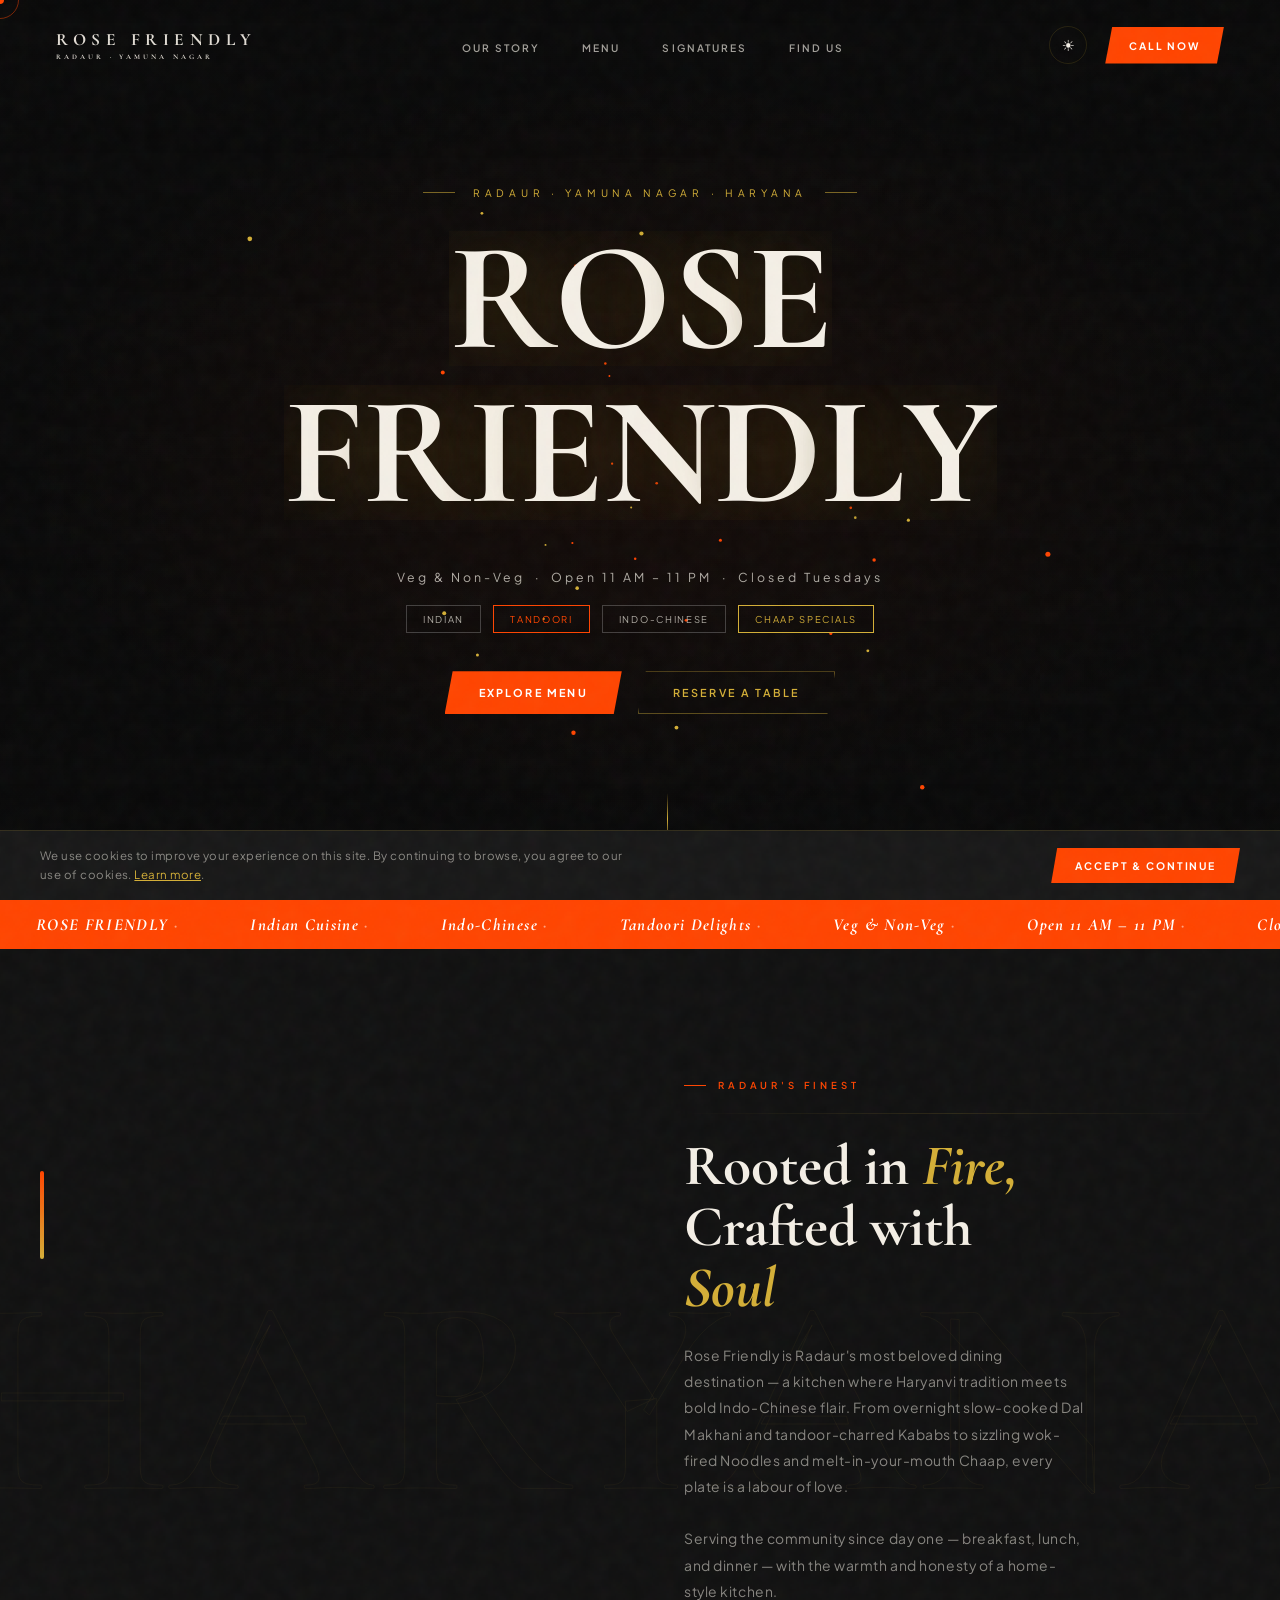
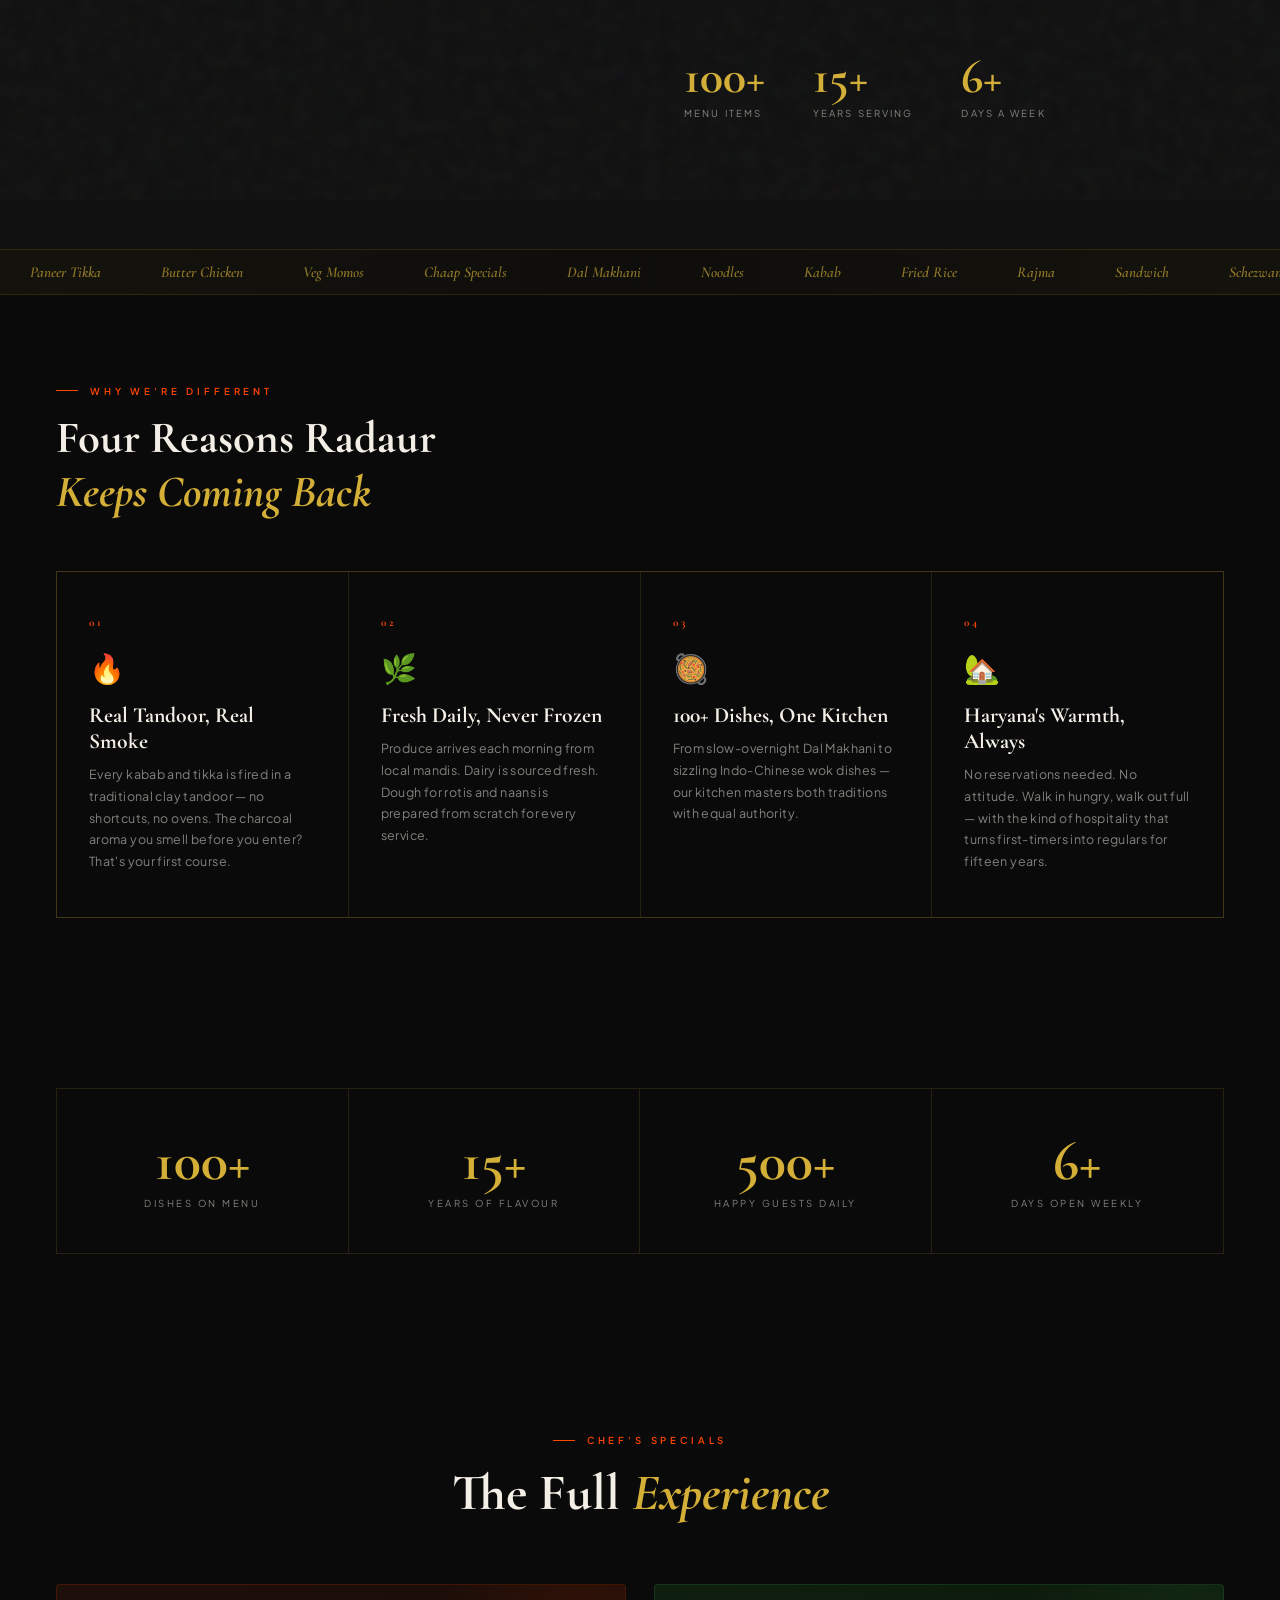
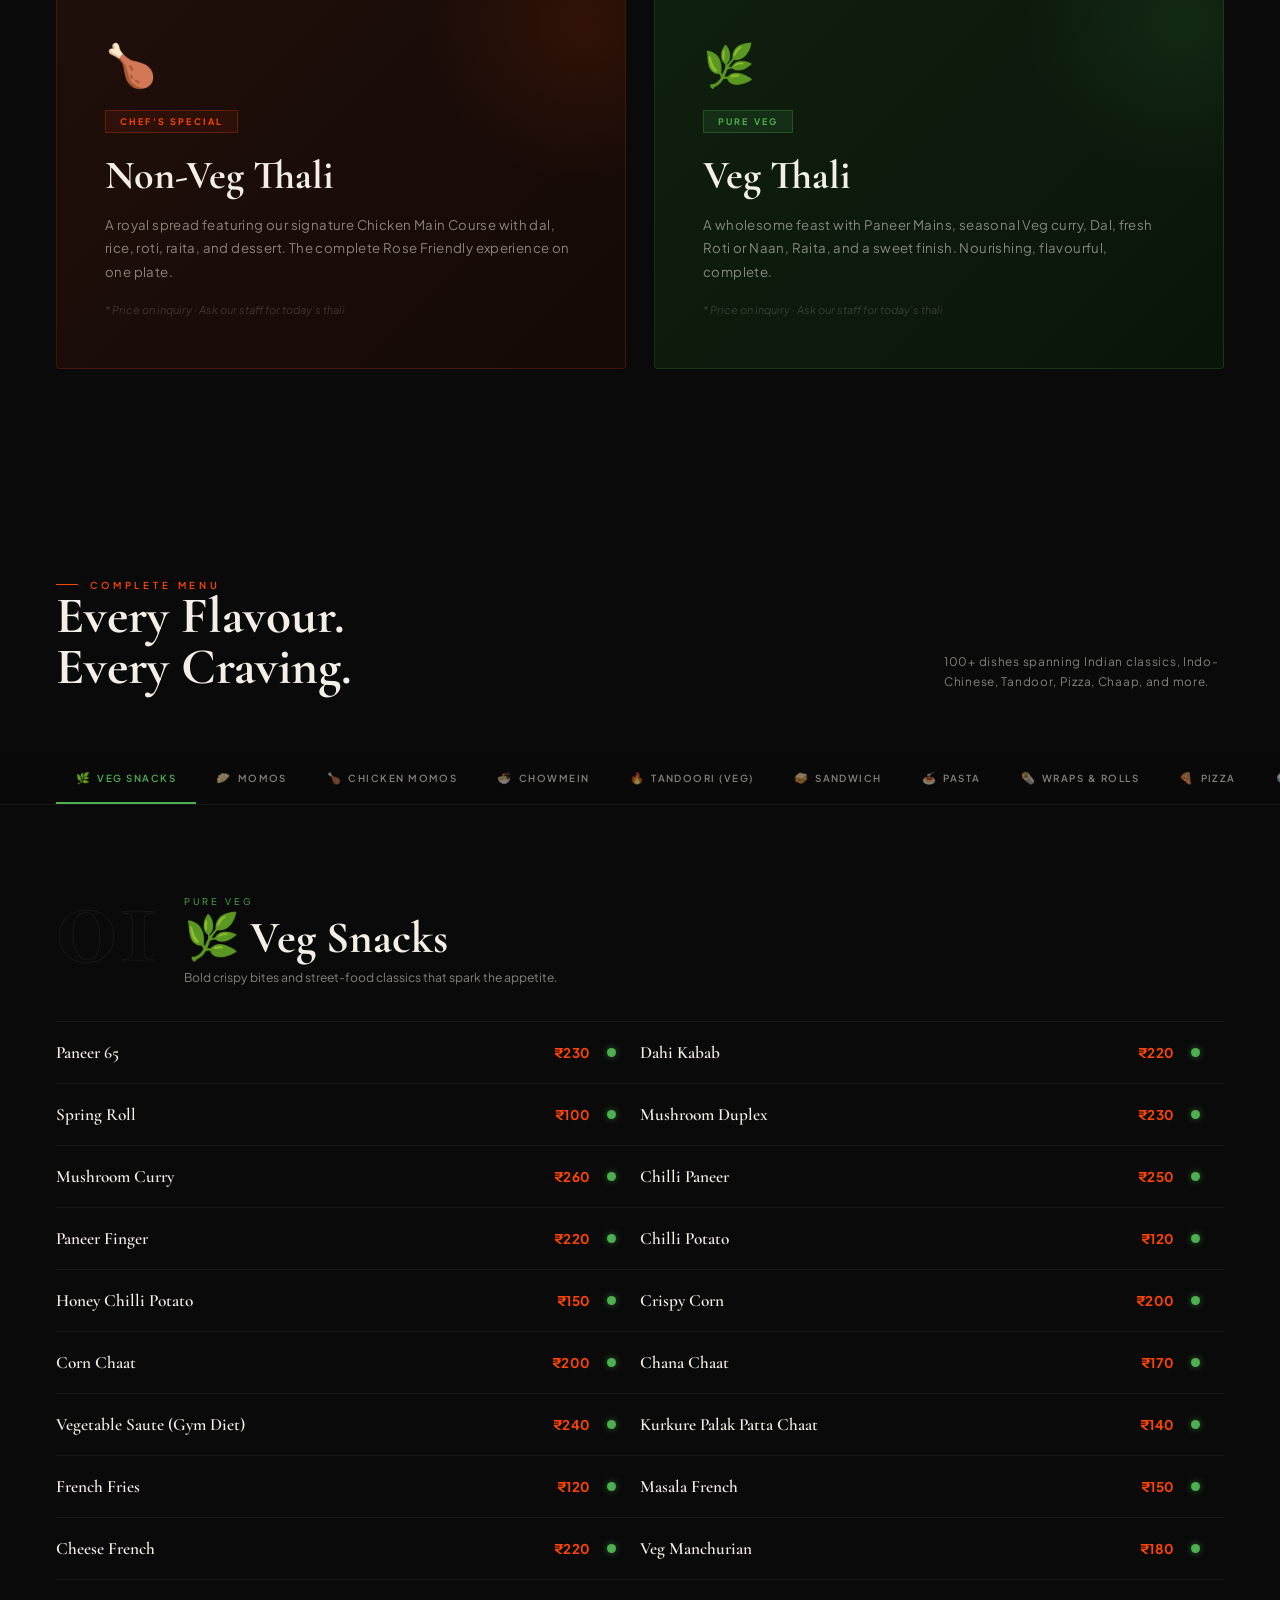
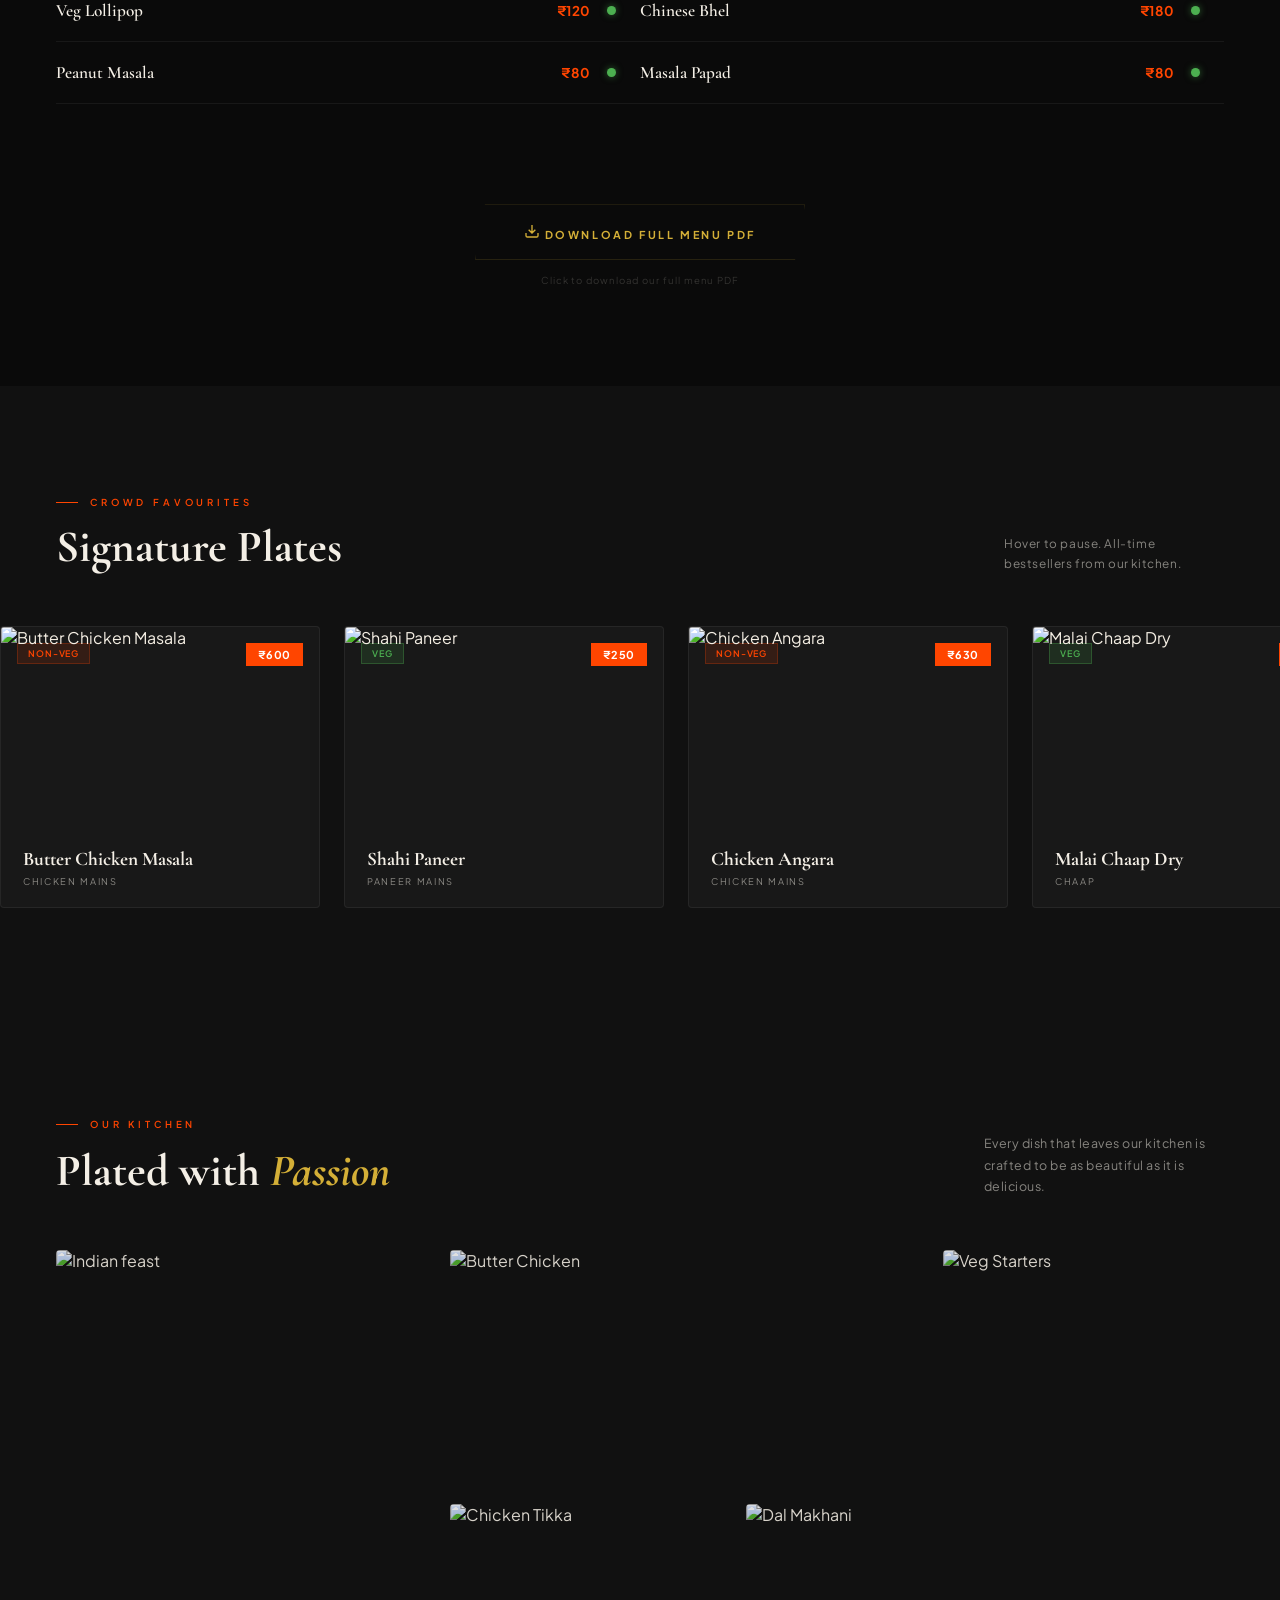
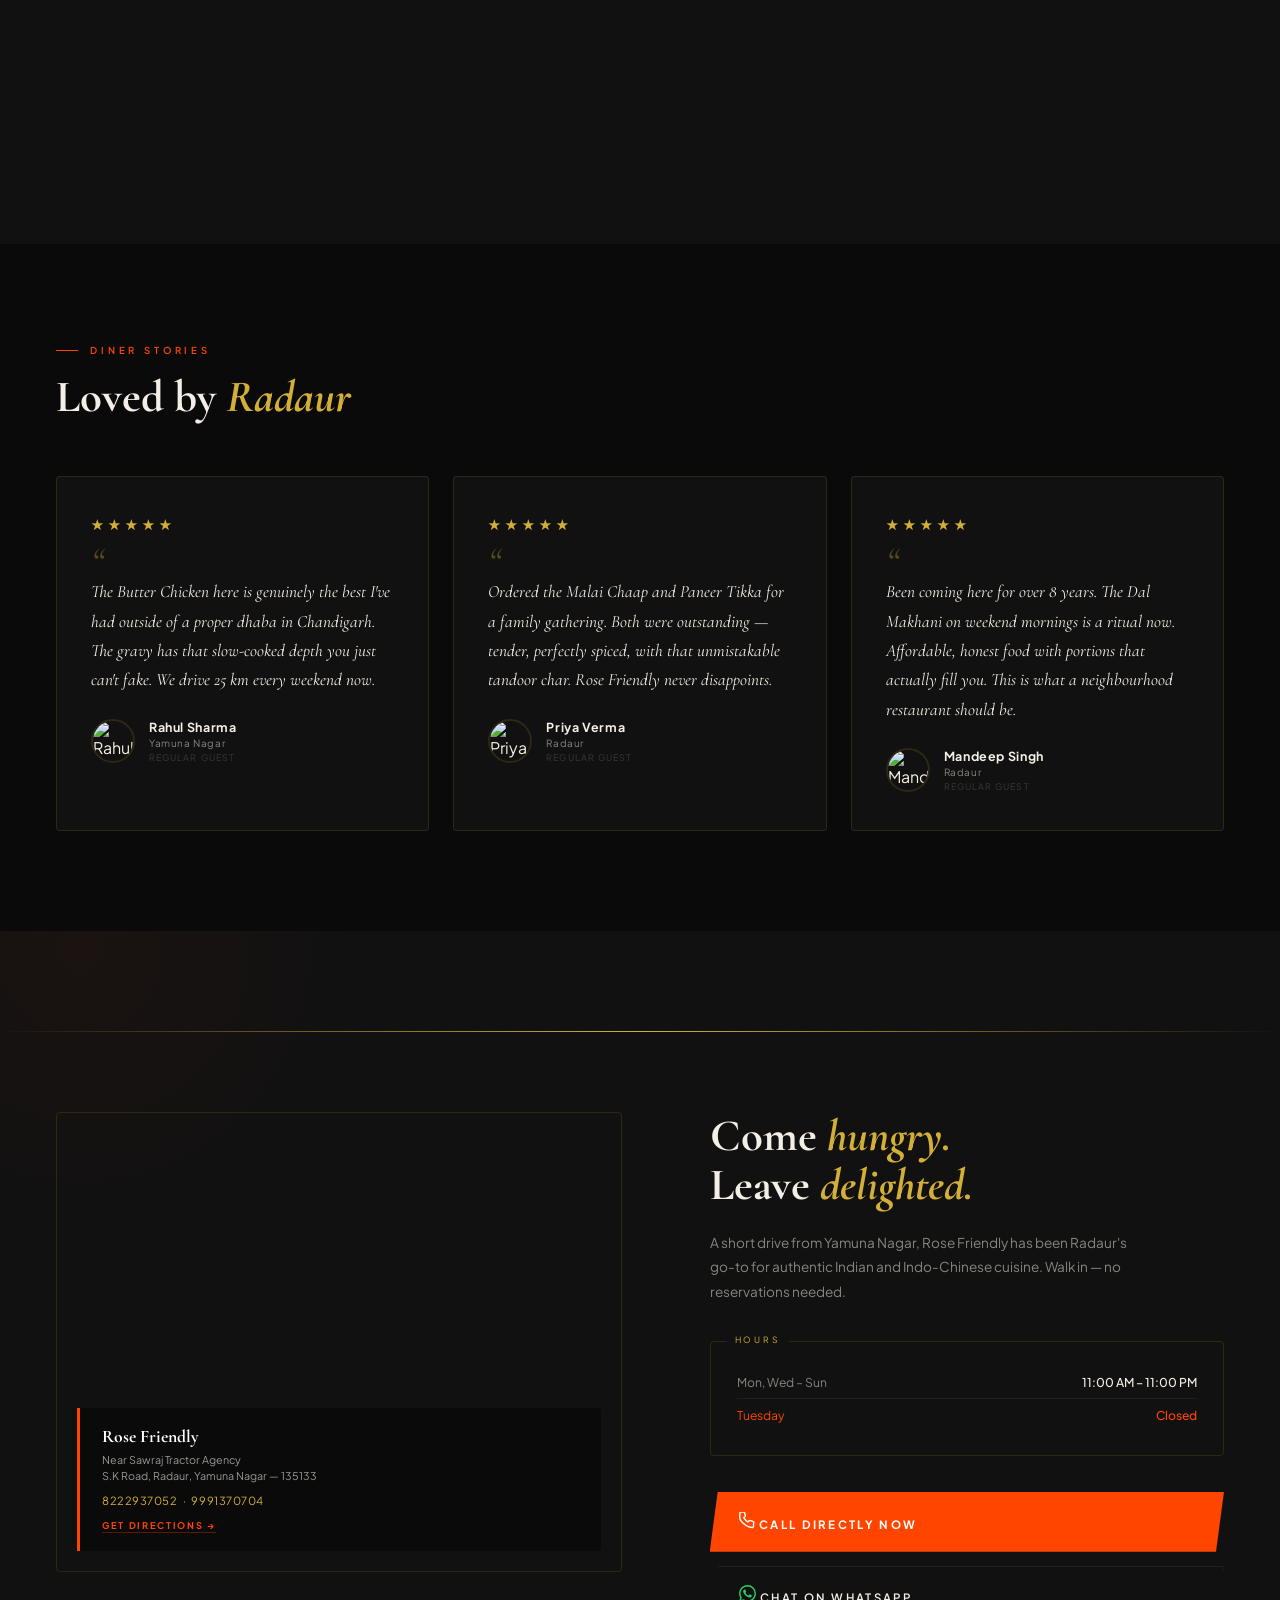
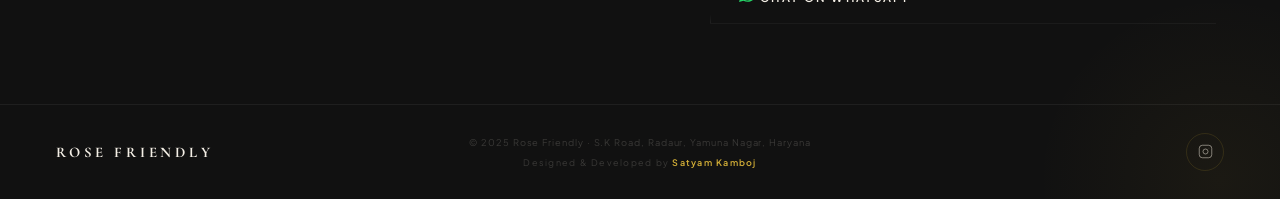
==== index.html @ 87408359 "Rose Friendly Restaurant website complete and deployed" ====
<!DOCTYPE html>
<html lang="en" data-theme="dark">
<head>
  <meta charset="UTF-8" />
  <meta name="viewport" content="width=device-width, initial-scale=1.0" />
  <title>Rose Friendly | Veg & Non-Veg Restaurant — Radaur, Yamuna Nagar</title>
  <meta name="description" content="Rose Friendly — Haryana's premier Veg & Non-Veg restaurant in Radaur, Yamuna Nagar. Serving breakfast, lunch & dinner." />
  <!-- Open Graph -->
  <meta property="og:title"       content="Rose Friendly — Radaur's Finest Restaurant" />
  <meta property="og:description" content="Veg & Non-Veg Indian cuisine, Indo-Chinese, Tandoori & Chaap. Open 11 AM–11 PM, closed Tuesdays. S.K Road, Radaur, Yamuna Nagar." />
  <meta property="og:image"       content="https://images.unsplash.com/photo-1585937421612-70a008356fbe?w=1200&auto=format&fit=crop&q=80" />
  <meta property="og:type"        content="restaurant" />
  <meta name="twitter:card"       content="summary_large_image" />
  <!-- Favicon (inline SVG) -->
  <link rel="icon" href="data:image/svg+xml,<svg xmlns='http://www.w3.org/2000/svg' viewBox='0 0 100 100'><rect width='100' height='100' rx='18' fill='%23FF4500'/><text y='.9em' font-size='72' x='12'>🍽</text></svg>" />
  <!-- PWA / Mobile -->
  <meta name="theme-color" content="#FF4500" />
  <meta name="mobile-web-app-capable" content="yes" />
  <meta name="apple-mobile-web-app-title" content="Rose Friendly" />
  <!-- Canonical -->
  <link rel="canonical" href="https://rosefriendly.netlify.app/" />
  <!-- JSON-LD Structured Data -->
  <script type="application/ld+json">
  {
    "@context": "https://schema.org",
    "@type": "Restaurant",
    "name": "Rose Friendly",
    "description": "Haryana's premier Veg & Non-Veg restaurant in Radaur, Yamuna Nagar. Serving Indian, Indo-Chinese, Tandoori and Chaap dishes for breakfast, lunch and dinner.",
    "url": "https://rosefriendly.netlify.app/",
    "telephone": ["+91-8222937052", "+91-9991370704"],
    "address": {
      "@type": "PostalAddress",
      "streetAddress": "Near Sawraj Tractor Agency, S.K Road",
      "addressLocality": "Radaur",
      "addressRegion": "Haryana",
      "postalCode": "135133",
      "addressCountry": "IN"
    },
    "geo": {
      "@type": "GeoCoordinates",
      "latitude": 30.0366,
      "longitude": 77.0555
    },
    "openingHoursSpecification": [
      {"@type":"OpeningHoursSpecification","dayOfWeek":["Monday","Wednesday","Thursday","Friday","Saturday","Sunday"],"opens":"11:00","closes":"23:00"}
    ],
    "servesCuisine": ["North Indian","Indo-Chinese","Tandoori","Mughlai"],
    "priceRange": "₹₹",
    "currenciesAccepted": "INR",
    "paymentAccepted": "Cash, UPI",
    "hasMenu": "https://rosefriendly.netlify.app/menu.pdf",
    "image": "https://images.unsplash.com/photo-1585937421612-70a008356fbe?w=1200&auto=format&fit=crop&q=80",
    "sameAs": ["https://www.instagram.com/rose_friendly_restaurant/"]
  }
  </script>
  <link rel="preconnect" href="https://fonts.googleapis.com" />
  <link rel="preconnect" href="https://fonts.gstatic.com" crossorigin />
  <link rel="preconnect" href="https://images.unsplash.com" crossorigin />
  <!-- Reduced font weights: only what's actually used -->
  <link href="https://fonts.googleapis.com/css2?family=Cormorant+Garamond:ital,wght@0,400;0,700;0,800;1,400;1,700&family=Plus+Jakarta+Sans:wght@400;600;700&display=swap" rel="stylesheet" />
  <!-- Preload hero image so it's ready before first paint -->
  <link rel="preload" as="image" href="https://images.unsplash.com/photo-1585937421612-70a008356fbe?w=1200&auto=format&fit=crop&q=65" />

  <style>
  /* ============================================================
     DESIGN TOKENS — DARK (default)
  ============================================================ */
  :root {
    --bg:       #0A0A0A;
    --bg-card:  #111111;
    --bg-elev:  #181818;
    --bg-glass: rgba(15,15,15,0.75);
    --aa:       #FF4500;
    --ab:       #D4AF37;
    --ab-dim:   rgba(212,175,55,0.12);
    --ab-glow:  rgba(212,175,55,0.25);
    --tx:       #F4EFE6;
    --tx-m:     rgba(244,239,230,0.52);
    --tx-f:     rgba(244,239,230,0.18);
    --border:   rgba(255,255,255,0.06);
    --border-g: rgba(212,175,55,0.14);
    --serif:    'Cormorant Garamond', Georgia, serif;
    --sans:     'Plus Jakarta Sans', system-ui, sans-serif;
    --ec:       cubic-bezier(0.25,0.46,0.45,0.94);
    --es:       cubic-bezier(0.34,1.56,0.64,1);
    --r:        4px;
  }

  /* ============================================================
     LIGHT THEME
  ============================================================ */
  [data-theme="light"] {
    --bg:       #FAF7F0;
    --bg-card:  #F2EDE2;
    --bg-elev:  #E8E1D4;
    --bg-glass: rgba(250,247,240,0.82);
    --tx:       #1A1208;
    --tx-m:     rgba(26,18,8,0.58);
    --tx-f:     rgba(26,18,8,0.28);
    --border:   rgba(26,18,8,0.07);
    --border-g: rgba(212,175,55,0.22);
  }
  [data-theme="light"] .hero-veil  { background:linear-gradient(180deg,rgba(10,10,10,.52) 0%,rgba(10,10,10,.22) 50%,rgba(10,10,10,.72) 100%); }
  [data-theme="light"] #grain      { opacity:.018; }
  [data-theme="light"] .about-bg-word { -webkit-text-stroke-color:rgba(212,175,55,.08); }
  [data-theme="light"] .footer-map iframe { filter:hue-rotate(0deg) saturate(.85) brightness(.95); }
  [data-theme="light"] .menu-tabs-wrap  { background:rgba(250,247,240,0.95); }
  [data-theme="light"] .panel-num { -webkit-text-stroke-color:rgba(26,18,8,.07); }

  /* ============================================================
     RESET
  ============================================================ */
  *,*::before,*::after { box-sizing:border-box; margin:0; padding:0; }
  html { scroll-behavior:smooth; }
  body { background:var(--bg); color:var(--tx); font-family:var(--sans); overflow-x:hidden; cursor:none; transition:background .4s, color .4s; }
  a { color:inherit; text-decoration:none; }
  ul { list-style:none; }
  button { background:none; border:none; cursor:none; color:inherit; font-family:inherit; }
  img { display:block; }

  /* ============================================================
     GRAIN
  ============================================================ */
  #grain {
    position:fixed; inset:-200%; width:400%; height:400%; pointer-events:none; z-index:9999;
    background-image:url("data:image/svg+xml,%3Csvg viewBox='0 0 256 256' xmlns='http://www.w3.org/2000/svg'%3E%3Cfilter id='n'%3E%3CfeTurbulence type='fractalNoise' baseFrequency='0.85' numOctaves='4' stitchTiles='stitch'/%3E%3C/filter%3E%3Crect width='100%25' height='100%25' filter='url(%23n)'/%3E%3C/svg%3E");
    opacity:0.035; animation:grainAnim 7s steps(2) infinite; transition:opacity .4s;
  }
  @keyframes grainAnim {
    0%{transform:translate(0,0)} 25%{transform:translate(-4%,8%)} 50%{transform:translate(-8%,4%)} 75%{transform:translate(4%,-8%)} 100%{transform:translate(0,0)}
  }

  /* ============================================================
     CURSOR
  ============================================================ */
  #c-dot  { position:fixed; width:8px; height:8px; background:var(--aa); border-radius:50%; pointer-events:none; z-index:9998; transform:translate(-50%,-50%); transition:transform .1s, background .25s; }
  #c-ring { position:fixed; width:38px; height:38px; border:1.5px solid rgba(255,69,0,.45); border-radius:50%; pointer-events:none; z-index:9997; transform:translate(-50%,-50%); transition:width .35s var(--es),height .35s var(--es),border-color .35s; }
  body.cursor-hover #c-ring { width:56px; height:56px; border-color:var(--ab); }
  body.cursor-hover #c-dot  { transform:translate(-50%,-50%) scale(2.2); background:var(--ab); }

  /* ============================================================
     DISH PREVIEW
  ============================================================ */
  #dish-preview {
    position:fixed; width:190px; height:190px; border-radius:50%; overflow:hidden; pointer-events:none; z-index:8000;
    opacity:0; transform:translate(-50%,-50%) scale(.5) rotate(-8deg);
    transition:opacity .3s var(--ec), transform .3s var(--es);
    border:2px solid rgba(212,175,55,.22); box-shadow:0 20px 60px rgba(0,0,0,.7),0 0 40px rgba(255,69,0,.08);
  }
  #dish-preview.show { opacity:1; transform:translate(-50%,-50%) scale(1) rotate(0deg); }
  #dish-preview img  { width:100%; height:100%; object-fit:cover; filter:saturate(1.3) brightness(.95); }

  /* ============================================================
     NAV
  ============================================================ */
  #nav {
    position:fixed; top:0; left:0; right:0; z-index:1000;
    display:flex; align-items:center; justify-content:space-between;
    padding:26px 56px;
    transition:padding .4s var(--ec), background .4s, backdrop-filter .4s;
  }
  #nav.scrolled {
    background:var(--bg-glass); backdrop-filter:blur(18px); -webkit-backdrop-filter:blur(18px);
    padding:15px 56px;
    border-bottom:1px solid var(--border-g);
    box-shadow:0 4px 40px rgba(0,0,0,.22);
  }

  /* Logo */
  .nav-logo { font-family:var(--serif); font-size:1.08rem; font-weight:700; letter-spacing:.32em; text-transform:uppercase; display:flex; flex-direction:column; }
  .nav-logo-main b { color:var(--ab); }
  .nav-logo-sub { font-size:.44rem; letter-spacing:.44em; color:var(--tx-m); margin-top:2px; text-transform:uppercase; }
  /* Nav always readable over hero image regardless of theme */
  #nav:not(.scrolled) .nav-logo-main,
  #nav:not(.scrolled) .nav-logo-sub  { color:rgba(244,239,230,0.92) !important; }
  #nav:not(.scrolled) .nav-links a   { color:rgba(244,239,230,0.65) !important; }
  #nav:not(.scrolled) .nav-links a:hover { color:#fff !important; }

  /* Links */
  .nav-links { display:flex; gap:42px; }
  .nav-links a { font-size:.64rem; font-weight:600; letter-spacing:.2em; text-transform:uppercase; color:var(--tx-m); position:relative; transition:color .3s; }
  .nav-links a::after { content:''; position:absolute; bottom:-4px; left:0; width:0; height:1px; background:var(--ab); transition:width .35s var(--ec); }
  .nav-links a:hover { color:var(--tx); }
  .nav-links a:hover::after { width:100%; }

  /* Nav right group */
  .nav-right { display:flex; align-items:center; gap:18px; }

  /* Theme toggle */
  #theme-btn {
    width:38px; height:38px; border-radius:50%;
    border:1px solid var(--border-g);
    display:flex; align-items:center; justify-content:center;
    background:transparent; transition:background .3s, border-color .3s, transform .3s var(--es);
    font-size:.95rem; flex-shrink:0;
  }
  #theme-btn:hover { background:var(--ab-dim); border-color:var(--ab); transform:rotate(20deg) scale(1.08); }

  /* CTA */
  .nav-cta {
    font-size:.64rem; font-weight:700; letter-spacing:.18em; text-transform:uppercase;
    padding:12px 24px; background:var(--aa); color:#fff;
    clip-path:polygon(7px 0%,100% 0%,calc(100% - 7px) 100%,0% 100%);
    transition:transform .3s var(--es), box-shadow .3s;
    display:inline-block;
  }
  .nav-cta:hover { transform:translateY(-2px); box-shadow:0 10px 32px rgba(255,69,0,.42); }

  /* ============================================================
     HERO
  ============================================================ */
  #hero { position:relative; height:100vh; overflow:hidden; display:flex; align-items:center; justify-content:center; }
  .hero-bg-img { position:absolute; inset:-8%; background:url('https://images.unsplash.com/photo-1585937421612-70a008356fbe?w=1200&auto=format&fit=crop&q=65') center/cover no-repeat; animation:bgDrift 24s ease-in-out infinite alternate; will-change:transform; }
  @keyframes bgDrift { 0%{transform:scale(1.08) translateY(0)} 100%{transform:scale(1.18) translateY(-3%)} }
  .hero-veil  { position:absolute; inset:0; background:linear-gradient(180deg,rgba(10,10,10,.62) 0%,rgba(10,10,10,.28) 50%,rgba(10,10,10,.85) 100%); }
  .hero-veil2 { position:absolute; inset:0; background:radial-gradient(ellipse 70% 60% at 50% 50%, rgba(255,69,0,.05) 0%, transparent 70%); }

  /* 3D canvas */
  #hero-canvas { position:absolute; inset:0; pointer-events:none; z-index:2; }

  /* Sparks */
  .sparks { position:absolute; inset:0; pointer-events:none; overflow:hidden; z-index:3; }
  .sp { position:absolute; border-radius:50%; animation:spFloat linear infinite; opacity:0; }
  @keyframes spFloat { 0%{transform:translateY(110vh) scale(0);opacity:0} 10%{opacity:.9} 90%{opacity:.3} 100%{transform:translateY(-10vh) translateX(40px) scale(1.5);opacity:0} }

  .hero-content { position:relative; z-index:10; text-align:center; }
  .hero-eyebrow { font-size:.64rem; letter-spacing:.46em; text-transform:uppercase; color:var(--ab); margin-bottom:32px; display:flex; align-items:center; justify-content:center; gap:18px; }
  .hero-eyebrow::before,.hero-eyebrow::after { content:''; width:32px; height:1px; background:var(--ab); opacity:.55; }

  .hero-title {
    font-family:var(--serif); font-size:clamp(5rem,12vw,13rem); font-weight:800; line-height:.88;
    text-transform:uppercase; letter-spacing:-.01em;
    /* Solid cream — guaranteed visible on any browser, any theme, over the dark hero veil */
    color:#F4EFE6;
    text-shadow:
      0 0 80px rgba(212,175,55,0.35),
      0 0 160px rgba(255,69,0,0.15),
      0 4px 40px rgba(0,0,0,0.6);
    will-change:transform;
  }
  .hero-title .word { display:inline-block; overflow:hidden; }
  .hero-title .char { display:inline-block; transform:translateY(110%); animation:charUp .9s var(--ec) forwards; }
  @keyframes charUp { to{transform:translateY(0)} }

  /* Hero text always white — hero sits over a dark food image regardless of theme */
  .hero-sub  { font-size:.77rem; letter-spacing:.24em; color:rgba(244,239,230,0.7); margin-top:30px; opacity:0; animation:fadeSlideUp .8s 1.4s var(--ec) forwards; }
  .hero-tags { display:flex; gap:12px; justify-content:center; margin-top:20px; flex-wrap:wrap; opacity:0; animation:fadeSlideUp .8s 1.6s var(--ec) forwards; }
  .hero-tag  { font-size:.59rem; letter-spacing:.18em; text-transform:uppercase; padding:7px 16px; border:1px solid rgba(255,255,255,.22); color:rgba(244,239,230,0.7); }
  .hero-tag.accent { border-color:var(--aa); color:var(--aa); }
  .hero-tag.gold   { border-color:var(--ab); color:var(--ab); }

  .hero-cta-row { margin-top:38px; display:flex; gap:16px; justify-content:center; opacity:0; animation:fadeSlideUp .8s 1.8s var(--ec) forwards; }
  .hero-btn-primary {
    font-size:.68rem; font-weight:700; letter-spacing:.2em; text-transform:uppercase;
    padding:15px 34px; background:var(--aa); color:#fff;
    clip-path:polygon(8px 0%,100% 0%,calc(100% - 8px) 100%,0% 100%);
    transition:transform .3s var(--es), box-shadow .3s;
    display:inline-block;
  }
  .hero-btn-primary:hover { transform:translateY(-3px); box-shadow:0 14px 40px rgba(255,69,0,.45); }
  .hero-btn-ghost {
    font-size:.68rem; font-weight:600; letter-spacing:.2em; text-transform:uppercase;
    padding:14px 34px; border:1.5px solid rgba(212,175,55,.4); color:var(--ab);
    clip-path:polygon(8px 0%,100% 0%,calc(100% - 8px) 100%,0% 100%);
    transition:transform .3s var(--es), border-color .3s, background .3s;
    display:inline-block;
  }
  .hero-btn-ghost:hover { background:var(--ab-dim); border-color:var(--ab); transform:translateY(-3px); }

  @keyframes fadeSlideUp { from{opacity:0;transform:translateY(24px)} to{opacity:1;transform:translateY(0)} }

  .hero-scroll { position:absolute; bottom:36px; left:50%; transform:translateX(-50%); z-index:10; display:flex; flex-direction:column; align-items:center; gap:8px; opacity:0; animation:fadeSlideUp .8s 2.1s var(--ec) forwards; }
  .hero-scroll-line { width:1px; height:52px; background:linear-gradient(to bottom,transparent,var(--ab),transparent); animation:scrollPulse 2.2s ease-in-out infinite; }
  @keyframes scrollPulse { 0%,100%{transform:scaleY(.3) translateY(-15px);opacity:.3} 50%{transform:scaleY(1);opacity:1} }
  .hero-scroll-lbl { font-size:.56rem; letter-spacing:.32em; text-transform:uppercase; color:var(--tx-f); }

  /* ============================================================
     MARQUEE
  ============================================================ */
  .marquee-section { background:var(--aa); padding:14px 0; overflow:hidden; position:relative; z-index:20; }
  .marquee-track { display:flex; animation:marqueeRun 28s linear infinite; white-space:nowrap; }
  .marquee-item { font-family:var(--serif); font-size:1.05rem; font-weight:700; font-style:italic; letter-spacing:.08em; padding:0 36px; color:#fff; flex-shrink:0; }
  .marquee-dot { color:rgba(255,255,255,.5); font-style:normal; }
  @keyframes marqueeRun { 0%{transform:translateX(0)} 100%{transform:translateX(-50%)} }

  /* ============================================================
     REVEAL UTILITIES
  ============================================================ */
  .clip-reveal { clip-path:inset(0 0 100% 0); transition:clip-path .9s var(--ec); }
  .clip-reveal.in { clip-path:inset(0 0 0% 0); }
  .fade-up  { opacity:0; transform:translateY(38px); transition:opacity .85s var(--ec),transform .85s var(--ec); }
  .fade-up.in { opacity:1; transform:translateY(0); }
  .fade-left  { opacity:0; transform:translateX(-42px); transition:opacity .85s var(--ec),transform .85s var(--ec); }
  .fade-left.in { opacity:1; transform:translateX(0); }
  .fade-right { opacity:0; transform:translateX(42px);  transition:opacity .85s var(--ec),transform .85s var(--ec); }
  .fade-right.in{ opacity:1; transform:translateX(0); }
  .fade-up.d1 { transition-delay:.12s; } .fade-up.d2 { transition-delay:.25s; } .fade-up.d3 { transition-delay:.40s; }
  .fade-up.d4 { transition-delay:.55s; } .fade-up.d5 { transition-delay:.70s; }
  .fade-left.d1 { transition-delay:.14s; } .fade-right.d1 { transition-delay:.28s; }

  /* ============================================================
     SECTION HELPERS
  ============================================================ */
  .section-label { font-size:.6rem; font-weight:600; letter-spacing:.4em; text-transform:uppercase; color:var(--aa); display:flex; align-items:center; gap:12px; }
  .section-label::before { content:''; width:22px; height:1px; background:var(--aa); }
  .section-rule { width:100%; height:1px; background:linear-gradient(to right,transparent,var(--border-g),transparent); margin:22px 0; }

  /* ============================================================
     ABOUT
  ============================================================ */
  #about { padding:130px 56px; background:var(--bg-card); position:relative; overflow:hidden; }
  .about-bg-word { position:absolute; font-family:var(--serif); font-size:clamp(10rem,22vw,22rem); font-weight:800; color:transparent; -webkit-text-stroke:1px rgba(212,175,55,.05); top:50%; left:50%; transform:translate(-50%,-50%); white-space:nowrap; pointer-events:none; user-select:none; z-index:0; }
  .about-grid { max-width:1340px; margin:0 auto; display:grid; grid-template-columns:1fr 1fr; gap:88px; align-items:center; position:relative; z-index:1; }
  .about-img-wrap { position:relative; perspective:800px; }
  .about-img-main { width:100%; height:520px; object-fit:cover; border-radius:var(--r); filter:saturate(1.2) brightness(.88); transition:transform .6s var(--ec); }
  .about-img-float { position:absolute; width:46%; bottom:-32px; right:-32px; aspect-ratio:1; object-fit:cover; border:4px solid var(--bg-card); border-radius:var(--r); filter:saturate(1.1); transition:transform .6s var(--ec); }
  .about-img-wrap:hover .about-img-main { transform:scale(1.02); }
  .about-img-wrap:hover .about-img-float { transform:scale(1.04) translate(-4px,-4px); }
  .about-accent-bar { position:absolute; top:32px; left:-16px; width:4px; height:88px; background:linear-gradient(to bottom,var(--aa),var(--ab)); border-radius:2px; }
  .about-h  { font-family:var(--serif); font-size:clamp(2.8rem,4.5vw,5rem); font-weight:700; line-height:1.06; margin:20px 0 24px; }
  .about-h em { font-style:italic; color:var(--ab); }
  .about-p  { font-size:.87rem; color:var(--tx-m); line-height:1.88; letter-spacing:.04em; max-width:400px; }
  .about-stats { display:flex; gap:48px; margin-top:48px; }
  .stat-v  { font-family:var(--serif); font-size:3rem; font-weight:700; color:var(--ab); line-height:1; }
  .stat-l  { font-size:.6rem; letter-spacing:.22em; text-transform:uppercase; color:var(--tx-m); margin-top:6px; }

  /* ============================================================
     MARQUEE 2 (gold)
  ============================================================ */
  .marquee2-section { padding:13px 0; overflow:hidden; background:linear-gradient(90deg,rgba(212,175,55,.05),rgba(212,175,55,.02),rgba(212,175,55,.05)); border-top:1px solid var(--border-g); border-bottom:1px solid var(--border-g); }
  .marquee2-track { display:flex; animation:marqueeRun2 40s linear infinite; white-space:nowrap; }
  .marquee2-item { font-family:var(--serif); font-size:.95rem; font-weight:600; font-style:italic; color:var(--ab); padding:0 30px; flex-shrink:0; opacity:.65; }
  @keyframes marqueeRun2 { 0%{transform:translateX(0)} 100%{transform:translateX(-50%)} }

  /* ============================================================
     THALI SPECIALS — with 3D tilt
  ============================================================ */
  #thali { padding:100px 56px; max-width:1340px; margin:0 auto; }
  .thali-section-hdr { text-align:center; margin-bottom:60px; }
  .thali-grid { display:grid; grid-template-columns:1fr 1fr; gap:28px; }
  .thali-card {
    padding:52px 48px; position:relative; overflow:hidden;
    border-radius:var(--r);
    transform-style:preserve-3d; transform:perspective(1000px) rotateX(0deg) rotateY(0deg);
    transition:transform .5s var(--ec), box-shadow .5s;
    cursor:none;
  }
  .thali-card.veg-card    { background:linear-gradient(135deg, #0f1f0f 0%, #0a150a 100%); border:1px solid rgba(76,175,80,.18); }
  .thali-card.nonveg-card { background:linear-gradient(135deg, #1f0f0a 0%, #150a06 100%); border:1px solid rgba(255,69,0,.18); }
  [data-theme="light"] .thali-card.veg-card    { background:linear-gradient(135deg,#e8f5e8,#d4edda); border-color:rgba(76,175,80,.28); }
  [data-theme="light"] .thali-card.nonveg-card { background:linear-gradient(135deg,#fdf0ec,#f9e0d8); border-color:rgba(255,69,0,.25); }
  .thali-card:hover { box-shadow:0 30px 80px rgba(0,0,0,.5), 0 0 60px rgba(212,175,55,.06); }
  .thali-glow { position:absolute; width:320px; height:320px; border-radius:50%; top:-120px; right:-120px; pointer-events:none; }
  .thali-card.veg-card    .thali-glow { background:radial-gradient(circle,rgba(76,175,80,.1),transparent 70%); }
  .thali-card.nonveg-card .thali-glow { background:radial-gradient(circle,rgba(255,69,0,.1),transparent 70%); }
  .thali-icon  { font-size:2.6rem; margin-bottom:18px; display:block; }
  .thali-badge { display:inline-block; font-size:.56rem; letter-spacing:.24em; text-transform:uppercase; font-weight:700; padding:5px 14px; margin-bottom:18px; border-radius:1px; }
  .veg-card    .thali-badge { background:rgba(76,175,80,.12); color:#4CAF50; border:1px solid rgba(76,175,80,.28); }
  .nonveg-card .thali-badge { background:rgba(255,69,0,.08); color:var(--aa);  border:1px solid rgba(255,69,0,.26); }
  .thali-title { font-family:var(--serif); font-size:2.5rem; font-weight:700; margin-bottom:14px; }
  .thali-desc  { font-size:.83rem; color:var(--tx-m); line-height:1.75; letter-spacing:.03em; }
  .thali-note  { font-size:.68rem; color:var(--tx-f); margin-top:20px; font-style:italic; }

  /* ============================================================
     MENU
  ============================================================ */
  #menu { padding:110px 0 0; background:var(--bg); }
  .menu-hdr { max-width:1340px; margin:0 auto; padding:0 56px 60px; display:flex; align-items:flex-end; justify-content:space-between; gap:24px; }
  .menu-h { font-family:var(--serif); font-size:clamp(2.5rem,4vw,4.5rem); font-weight:700; line-height:1; }

  /* Tabs */
  .menu-tabs-wrap { position:sticky; top:0; z-index:100; background:rgba(10,10,10,.95); backdrop-filter:blur(14px); border-bottom:1px solid var(--border); transition:background .4s; }
  .menu-tabs { display:flex; gap:0; overflow-x:auto; max-width:1340px; margin:0 auto; padding:0 56px; scrollbar-width:none; }
  .menu-tabs::-webkit-scrollbar { display:none; }
  .tab-btn {
    font-size:.61rem; font-weight:600; letter-spacing:.15em; text-transform:uppercase;
    padding:17px 20px; color:var(--tx-m); white-space:nowrap; flex-shrink:0;
    border-bottom:2px solid transparent; transition:color .3s, border-color .3s;
    position:relative;
  }
  .tab-btn::before { content:attr(data-icon); margin-right:6px; font-size:.7rem; }
  .tab-btn.active           { color:var(--tx); border-bottom-color:var(--aa); }
  .tab-btn.veg-tab.active   { border-bottom-color:#4CAF50; color:#4CAF50; }
  .tab-btn.nonveg-tab.active{ border-bottom-color:var(--aa); color:var(--aa); }
  .tab-btn.both-tab.active  { border-bottom-color:var(--ab); color:var(--ab); }

  .menu-content { max-width:1340px; margin:0 auto; padding:0 56px 60px; }
  .menu-panel { display:none; }
  .menu-panel.active { display:block; }

  .panel-head { padding:52px 0 36px; display:flex; align-items:flex-end; gap:24px; border-bottom:1px solid var(--border); margin-bottom:0; }
  .panel-num  { font-family:var(--serif); font-size:clamp(5rem,10vw,9rem); font-weight:800; line-height:1; color:transparent; -webkit-text-stroke:1px rgba(255,255,255,.06); flex-shrink:0; }
  .panel-cat-label { font-size:.58rem; letter-spacing:.32em; text-transform:uppercase; margin-bottom:8px; }
  .panel-cat-label.veg    { color:#4CAF50; }
  .panel-cat-label.nonveg { color:var(--aa); }
  .panel-cat-label.both   { color:var(--ab); }
  .panel-title { font-family:var(--serif); font-size:clamp(2rem,3.5vw,3.5rem); font-weight:700; line-height:1.05; }

  /* Dish grid */
  .dish-grid { display:grid; grid-template-columns:1fr 1fr; gap:0; }
  @media(max-width:768px){ .dish-grid{grid-template-columns:1fr;} }
  .dish-row {
    display:flex; justify-content:space-between; align-items:center;
    padding:20px 24px 20px 0; border-bottom:1px solid var(--border);
    position:relative; overflow:hidden; cursor:none;
    transform:translateY(28px); opacity:0;
    transition:transform .55s var(--ec), opacity .55s var(--ec), padding-left .3s var(--ec);
  }
  .dish-row.in { transform:translateY(0); opacity:1; }
  .dish-row::before { content:''; position:absolute; inset:0; background:linear-gradient(to right, rgba(255,69,0,.04), transparent); transform:translateX(-100%); transition:transform .4s var(--ec); }
  .dish-row:hover::before { transform:translateX(0); }
  .dish-row:hover { padding-left:14px; }
  .d-name  { font-family:var(--serif); font-size:1.08rem; font-weight:600; color:var(--tx); transition:color .3s; }
  .dish-row:hover .d-name { color:var(--ab); }
  .d-right { display:flex; align-items:center; gap:16px; flex-shrink:0; }
  .d-price { font-size:.84rem; font-weight:700; color:var(--aa); letter-spacing:.04em; }
  .d-price-half { font-size:.72rem; color:var(--tx-m); }
  .price-group { text-align:right; }
  .price-label { font-size:.54rem; letter-spacing:.12em; text-transform:uppercase; color:var(--tx-f); }

  /* Veg / Non-Veg dots */
  .d-veg-dot { width:9px; height:9px; border-radius:50%; flex-shrink:0; border:1.5px solid transparent; }
  .d-veg-dot.veg    { background:#4CAF50; border-color:rgba(76,175,80,.4);  box-shadow:0 0 7px rgba(76,175,80,.55); }
  .d-veg-dot.nonveg { background:#FF4500; border-color:rgba(255,69,0,.35); box-shadow:0 0 7px rgba(255,69,0,.5); }

  /* View Full Menu button */
  .menu-pdf-wrap { max-width:1340px; margin:0 auto; padding:40px 56px 100px; display:flex; justify-content:center; }
  .btn-full-menu {
    display:inline-flex; align-items:center; gap:14px;
    padding:18px 48px;
    border:1.5px solid var(--border-g);
    font-size:.68rem; font-weight:700; letter-spacing:.24em; text-transform:uppercase;
    color:var(--ab);
    clip-path:polygon(10px 0%,100% 0%,calc(100% - 10px) 100%,0% 100%);
    transition:background .3s, box-shadow .3s, transform .3s var(--es);
    position:relative; overflow:hidden;
  }
  .btn-full-menu::before { content:''; position:absolute; inset:0; background:var(--ab-dim); transform:translateY(100%); transition:transform .4s var(--ec); }
  .btn-full-menu:hover { background:transparent; box-shadow:0 10px 40px var(--ab-glow); transform:translateY(-3px); }
  .btn-full-menu:hover::before { transform:translateY(0); }
  .btn-full-menu span { position:relative; z-index:1; }
  .menu-pdf-note { font-size:.6rem; color:var(--tx-f); margin-top:10px; text-align:center; letter-spacing:.1em; }

  /* ============================================================
     SIGNATURE STRIP — 3D tilt cards
  ============================================================ */
  #sigs { padding:110px 0; overflow:hidden; background:var(--bg-card); position:relative; }
  .sigs-hdr { max-width:1340px; margin:0 auto; padding:0 56px 52px; display:flex; justify-content:space-between; align-items:flex-end; }
  .sigs-track-wrap { overflow:hidden; }
  .sigs-track { display:flex; gap:24px; animation:sigsRun 36s linear infinite; }
  .sigs-track:hover { animation-play-state:paused; }
  @keyframes sigsRun { 0%{transform:translateX(0)} 100%{transform:translateX(-50%)} }
  .sig-card {
    flex-shrink:0; width:320px; background:var(--bg-elev);
    border:1px solid var(--border); position:relative; overflow:hidden; border-radius:var(--r);
    transform-style:preserve-3d; transition:transform .4s var(--es), box-shadow .4s;
  }
  .sig-card:hover { box-shadow:0 24px 64px rgba(0,0,0,.6),0 0 40px rgba(255,69,0,.08); }
  .sig-img  { width:100%; height:200px; object-fit:cover; filter:saturate(1.2); transition:transform .6s var(--ec); }
  .sig-card:hover .sig-img { transform:scale(1.06); }
  .sig-info { padding:20px 22px; }
  .sig-name { font-family:var(--serif); font-size:1.2rem; font-weight:700; }
  .sig-cat  { font-size:.58rem; letter-spacing:.18em; text-transform:uppercase; color:var(--tx-m); margin-top:4px; }
  .sig-price{ position:absolute; top:16px; right:16px; background:var(--aa); color:#fff; font-size:.68rem; font-weight:700; padding:5px 12px; letter-spacing:.06em; }
  .sig-badge{ position:absolute; top:16px; left:16px; font-size:.56rem; letter-spacing:.1em; text-transform:uppercase; padding:4px 10px; font-weight:600; }
  .sig-badge.veg    { background:rgba(76,175,80,.15);  color:#4CAF50; border:1px solid rgba(76,175,80,.3); }
  .sig-badge.nonveg { background:rgba(255,69,0,.12);   color:var(--aa); border:1px solid rgba(255,69,0,.24); }

  /* ============================================================
     EXPERIENCE COUNTER STRIP
  ============================================================ */
  #exp-strip { background:var(--bg); padding:80px 56px; }
  .exp-inner { max-width:1340px; margin:0 auto; display:grid; grid-template-columns:repeat(4,1fr); gap:0; border:1px solid var(--border-g); }
  .exp-item { padding:44px 36px; border-right:1px solid var(--border-g); text-align:center; position:relative; overflow:hidden; }
  .exp-item:last-child { border-right:none; }
  .exp-item::before { content:''; position:absolute; inset:0; background:radial-gradient(ellipse at center, var(--ab-dim) 0%, transparent 70%); opacity:0; transition:opacity .4s; }
  .exp-item:hover::before { opacity:1; }
  .exp-val { font-family:var(--serif); font-size:3.5rem; font-weight:800; color:var(--ab); line-height:1; }
  .exp-label { font-size:.6rem; letter-spacing:.26em; text-transform:uppercase; color:var(--tx-m); margin-top:8px; }

  /* ============================================================
     FOOTER
  ============================================================ */
  #footer { background:var(--bg-card); padding:100px 0 0; position:relative; overflow:hidden; }

  /* Decorative orbs */
  .footer-orb1 { position:absolute; width:600px; height:600px; border-radius:50%; top:-280px; left:-220px; background:radial-gradient(circle,rgba(255,69,0,.04),transparent 65%); pointer-events:none; }
  .footer-orb2 { position:absolute; width:400px; height:400px; border-radius:50%; bottom:-180px; right:-140px; background:radial-gradient(circle,rgba(212,175,55,.05),transparent 65%); pointer-events:none; }

  /* Top gold rule */
  .footer-top-rule { height:1px; background:linear-gradient(to right,transparent,var(--ab),transparent); max-width:1340px; margin:0 auto 80px; }

  .footer-grid { max-width:1340px; margin:0 auto; padding:0 56px; display:grid; grid-template-columns:1.1fr 1fr; gap:88px; }

  /* Map */
  .footer-map { border-radius:var(--r); overflow:hidden; height:460px; position:relative; border:1px solid var(--border-g); }
  .footer-map iframe { width:100%; height:100%; border:none; filter:invert(88%) hue-rotate(180deg) saturate(.6) brightness(.78); opacity:.92; }
  [data-theme="light"] .footer-map iframe { filter:none; }
  .map-pin { position:absolute; bottom:20px; left:20px; right:20px; background:rgba(10,10,10,.88); backdrop-filter:blur(10px); padding:18px 22px; border-left:3px solid var(--aa); border-radius:0 var(--r) var(--r) 0; }
  .map-pin-name  { font-family:var(--serif); font-size:1.1rem; font-weight:700; color:#fff; }
  .map-pin-addr  { font-size:.67rem; color:rgba(244,239,230,.62); margin-top:5px; line-height:1.55; }
  .map-pin-phone { font-size:.7rem; color:var(--ab); margin-top:8px; letter-spacing:.05em; }
  .map-directions {
    display:inline-flex; align-items:center; gap:8px; margin-top:12px;
    font-size:.58rem; font-weight:700; letter-spacing:.18em; text-transform:uppercase;
    color:var(--aa); border-bottom:1px solid rgba(255,69,0,.3); padding-bottom:1px;
    transition:color .3s, border-color .3s;
  }
  .map-directions:hover { color:var(--ab); border-color:var(--ab); }

  /* Info side */
  .footer-info {}
  .footer-tagline { font-family:var(--serif); font-size:clamp(2.2rem,3.5vw,3.8rem); font-weight:700; line-height:1.1; margin-bottom:20px; }
  .footer-tagline em { color:var(--ab); font-style:italic; }
  .footer-body { font-size:.85rem; color:var(--tx-m); line-height:1.82; max-width:420px; margin-bottom:36px; }

  .hours-box { border:1px solid var(--border-g); padding:24px 26px; position:relative; margin-bottom:36px; border-radius:var(--r); }
  .hours-box::before { content:'HOURS'; position:absolute; top:-8px; left:16px; font-size:.54rem; letter-spacing:.32em; color:var(--ab); background:var(--bg-card); padding:0 8px; }
  .hours-row { display:flex; justify-content:space-between; padding:8px 0; font-size:.76rem; border-bottom:1px solid var(--border); color:var(--tx-m); }
  .hours-row:last-child { border-bottom:none; }
  .hours-row b { color:var(--tx); font-weight:500; }

  /* CTA stack */
  .cta-stack { display:flex; flex-direction:column; gap:14px; }
  .btn-call {
    display:flex; align-items:center; justify-content:center; gap:12px;
    padding:20px 28px; background:var(--aa); color:#fff;
    font-size:.72rem; font-weight:700; letter-spacing:.2em; text-transform:uppercase;
    clip-path:polygon(8px 0%,100% 0%,calc(100% - 8px) 100%,0% 100%);
    transition:transform .3s var(--es), box-shadow .3s; position:relative; overflow:hidden;
  }
  .btn-call::after { content:''; position:absolute; inset:0; background:linear-gradient(135deg,rgba(255,255,255,.1),transparent); opacity:0; transition:opacity .3s; }
  .btn-call:hover { transform:translateY(-3px); box-shadow:0 16px 48px rgba(255,69,0,.45); }
  .btn-call:hover::after { opacity:1; }
  .btn-wa {
    display:flex; align-items:center; justify-content:center; gap:12px;
    padding:18px 28px; background:transparent; color:var(--tx);
    font-size:.72rem; font-weight:600; letter-spacing:.2em; text-transform:uppercase;
    border:1.5px solid var(--border);
    clip-path:polygon(8px 0%,100% 0%,calc(100% - 8px) 100%,0% 100%);
    transition:transform .3s var(--es), border-color .3s, box-shadow .3s; position:relative; overflow:hidden;
  }
  .btn-wa::before { content:''; position:absolute; inset:0; background:rgba(37,211,102,.06); transform:translateY(100%); transition:transform .4s var(--ec); }
  .btn-wa:hover { border-color:#25D366; transform:translateY(-3px); box-shadow:0 16px 48px rgba(37,211,102,.15); }
  .btn-wa:hover::before { transform:translateY(0); }
  .btn-icon { width:17px; height:17px; flex-shrink:0; }
  .wa-green { fill:#25D366; }

  /* Footer strip */
  .footer-strip { margin-top:80px; border-top:1px solid var(--border); }
  .footer-strip-inner { max-width:1340px; margin:0 auto; padding:28px 56px; display:grid; grid-template-columns:1fr auto 1fr; align-items:center; gap:24px; }

  .f-logo { font-family:var(--serif); font-size:.92rem; font-weight:700; letter-spacing:.26em; text-transform:uppercase; }
  .f-logo b { color:var(--ab); }

  .f-center { text-align:center; }
  .f-copy    { font-size:.58rem; color:var(--tx-f); letter-spacing:.1em; line-height:1.7; }
  .f-dev     { font-size:.56rem; color:var(--tx-f); letter-spacing:.14em; margin-top:6px; }
  .f-dev span { color:var(--ab); font-weight:600; }

  .f-right { display:flex; justify-content:flex-end; }
  /* Only Instagram icon */
  .f-soc {
    width:38px; height:38px; border:1px solid var(--border-g); border-radius:50%;
    display:flex; align-items:center; justify-content:center;
    color:var(--tx-m); transition:border-color .3s,background .3s,transform .3s var(--es), color .3s;
  }
  .f-soc:hover { border-color:var(--ab); background:var(--ab-dim); transform:translateY(-3px); color:var(--ab); }
  .f-soc svg { width:15px; height:15px; }

  /* ============================================================
     MAGNETIC
  ============================================================ */
  .magnetic { display:inline-block; }

  /* ============================================================
     RESPONSIVE
  ============================================================ */
  @media(max-width:1024px) {
    #nav { padding:20px 28px; }
    #nav.scrolled { padding:14px 28px; }
    #about { padding:80px 28px; }
    .about-grid { grid-template-columns:1fr; gap:52px; }
    .about-img-float { display:none; }
    .menu-hdr,.menu-content { padding-left:28px; padding-right:28px; }
    .menu-tabs { padding:0 28px; }
    .menu-pdf-wrap { padding:40px 28px 80px; }
    .sigs-hdr { padding:0 28px 40px; }
    #thali { padding:80px 28px; }
    .thali-grid { grid-template-columns:1fr; }
    .footer-grid { grid-template-columns:1fr; gap:52px; padding:0 28px; }
    .footer-map { height:300px; }
    .footer-strip-inner { padding:24px 28px; grid-template-columns:1fr; text-align:center; }
    .f-right { justify-content:center; }
    #exp-strip { padding:60px 28px; }
    .exp-inner { grid-template-columns:repeat(2,1fr); }
    .exp-item { border-bottom:1px solid var(--border-g); }
    .exp-item:nth-child(2) { border-right:none; }
    .nav-links { display:none; }
  }
  @media(max-width:600px) {
    .hero-cta-row { flex-direction:column; align-items:center; }
    .exp-inner { grid-template-columns:1fr; }
    .exp-item { border-right:none; }
    .sigs-hdr { flex-direction:column; align-items:flex-start; gap:12px; }
  }

  /* ============================================================
     PRELOADER
  ============================================================ */
  #preloader {
    position:fixed; inset:0; z-index:99999;
    background:var(--bg); display:flex; flex-direction:column; align-items:center; justify-content:center;
    transition:opacity .7s var(--ec), visibility .7s;
  }
  #preloader.hidden { opacity:0; visibility:hidden; pointer-events:none; }
  .pl-logo { font-family:var(--serif); font-size:clamp(2.2rem,6vw,4rem); font-weight:800; letter-spacing:.28em; text-transform:uppercase; color:var(--tx); overflow:hidden; }
  .pl-logo b { color:var(--ab); }
  .pl-bar-wrap { width:160px; height:1px; background:rgba(255,255,255,.08); margin-top:32px; position:relative; overflow:hidden; }
  .pl-bar { position:absolute; left:0; top:0; height:100%; width:0; background:linear-gradient(to right,var(--aa),var(--ab)); animation:plFill 1.4s var(--ec) forwards; }
  @keyframes plFill { to{ width:100%; } }
  .pl-tag { font-size:.58rem; letter-spacing:.4em; text-transform:uppercase; color:var(--tx-f); margin-top:18px; }

  /* ============================================================
     SCROLL PROGRESS BAR
  ============================================================ */
  #scroll-progress {
    position:fixed; top:0; left:0; height:2px; width:0%;
    background:linear-gradient(to right,var(--aa),var(--ab));
    z-index:10001; transition:width .1s linear;
    box-shadow:0 0 8px rgba(212,175,55,.5);
  }

  /* ============================================================
     MOBILE HAMBURGER
  ============================================================ */
  #hamburger {
    display:none; flex-direction:column; gap:5px; padding:8px;
    border:1px solid var(--border-g); border-radius:var(--r);
    background:transparent; transition:background .3s;
  }
  #hamburger:hover { background:var(--ab-dim); }
  #hamburger span { display:block; width:22px; height:1.5px; background:var(--tx); border-radius:2px; transition:transform .35s var(--es), opacity .3s; }
  body.menu-open #hamburger span:nth-child(1) { transform:translateY(6.5px) rotate(45deg); }
  body.menu-open #hamburger span:nth-child(2) { opacity:0; }
  body.menu-open #hamburger span:nth-child(3) { transform:translateY(-6.5px) rotate(-45deg); }

  /* Mobile nav drawer */
  #mobile-nav {
    display:none; position:fixed; inset:0; z-index:990;
    background:rgba(10,10,10,.96); backdrop-filter:blur(20px); -webkit-backdrop-filter:blur(20px);
    flex-direction:column; align-items:center; justify-content:center; gap:36px;
    opacity:0; transition:opacity .4s var(--ec);
  }
  body.menu-open #mobile-nav { opacity:1; }
  #mobile-nav a { font-family:var(--serif); font-size:clamp(2rem,7vw,3rem); font-weight:700; color:var(--tx-m); letter-spacing:.08em; transition:color .3s; }
  #mobile-nav a:hover { color:var(--ab); }
  .mobile-nav-sub { font-size:.6rem; letter-spacing:.3em; text-transform:uppercase; color:var(--tx-f); margin-top:-20px; }
  [data-theme="light"] #mobile-nav { background:rgba(250,247,240,.97); }

  @media(max-width:1024px){
    #hamburger { display:flex; }
    #mobile-nav { display:flex; pointer-events:none; }
    body.menu-open #mobile-nav { pointer-events:all; }
  }

  /* ============================================================
     WHY US STRIP
  ============================================================ */
  #why-us { padding:90px 56px; background:var(--bg); }
  .why-inner { max-width:1340px; margin:0 auto; }
  .why-grid { display:grid; grid-template-columns:repeat(4,1fr); gap:1px; background:var(--border-g); border:1px solid var(--border-g); margin-top:52px; }
  .why-card { background:var(--bg); padding:44px 32px; position:relative; overflow:hidden; transition:background .35s; }
  .why-card::before { content:''; position:absolute; inset:0; background:radial-gradient(ellipse at bottom left, var(--ab-dim) 0%,transparent 65%); opacity:0; transition:opacity .4s; }
  .why-card:hover { background:var(--bg-card); }
  .why-card:hover::before { opacity:1; }
  .why-num  { font-family:var(--serif); font-size:.7rem; font-weight:700; color:var(--aa); letter-spacing:.28em; margin-bottom:20px; }
  .why-icon { font-size:1.8rem; margin-bottom:16px; display:block; }
  .why-title{ font-family:var(--serif); font-size:1.35rem; font-weight:700; margin-bottom:10px; }
  .why-desc { font-size:.78rem; color:var(--tx-m); line-height:1.75; letter-spacing:.03em; }
  @media(max-width:1024px){ .why-grid{grid-template-columns:repeat(2,1fr);} #why-us{padding:70px 28px;} }
  @media(max-width:600px)  { .why-grid{grid-template-columns:1fr;} }

  /* ============================================================
     GALLERY
  ============================================================ */
  #gallery { padding:100px 56px; background:var(--bg-card); overflow:hidden; }
  .gallery-inner { max-width:1340px; margin:0 auto; }
  .gallery-hdr   { display:flex; justify-content:space-between; align-items:flex-end; margin-bottom:52px; }
  .gallery-grid  {
    display:grid;
    grid-template-columns:repeat(12,1fr);
    grid-template-rows:240px 240px;
    gap:14px;
  }
  .g-item { overflow:hidden; position:relative; border-radius:var(--r); }
  .g-item img { width:100%; height:100%; object-fit:cover; filter:saturate(1.1) brightness(.88); transition:transform .7s var(--ec),filter .5s; }
  .g-item:hover img { transform:scale(1.07); filter:saturate(1.3) brightness(.96); }
  .g-item::after { content:''; position:absolute; inset:0; background:linear-gradient(to top,rgba(0,0,0,.45),transparent 50%); opacity:0; transition:opacity .4s; }
  .g-item:hover::after { opacity:1; }
  .g-label { position:absolute; bottom:16px; left:18px; font-family:var(--serif); font-size:1rem; font-weight:700; color:#fff; z-index:2; opacity:0; transform:translateY(6px); transition:opacity .4s,transform .4s; }
  .g-item:hover .g-label { opacity:1; transform:translateY(0); }

  /* Grid layout spans */
  .g-item:nth-child(1) { grid-column:span 4; grid-row:span 2; }
  .g-item:nth-child(2) { grid-column:span 5; grid-row:span 1; }
  .g-item:nth-child(3) { grid-column:span 3; grid-row:span 1; }
  .g-item:nth-child(4) { grid-column:span 3; grid-row:span 1; }
  .g-item:nth-child(5) { grid-column:span 5; grid-row:span 1; }

  @media(max-width:1024px){
    #gallery { padding:70px 28px; }
    .gallery-grid { grid-template-columns:1fr 1fr; grid-template-rows:auto; }
    .g-item { grid-column:span 1 !important; grid-row:span 1 !important; height:200px; }
    .gallery-hdr { flex-direction:column; align-items:flex-start; gap:16px; }
  }
  @media(max-width:600px){
    .gallery-grid { grid-template-columns:1fr; }
    .g-item { height:180px; }
  }

  /* ============================================================
     TESTIMONIALS
  ============================================================ */
  #reviews { padding:100px 56px; background:var(--bg); }
  .reviews-inner { max-width:1340px; margin:0 auto; }
  .reviews-grid { display:grid; grid-template-columns:repeat(3,1fr); gap:24px; margin-top:52px; }
  .review-card {
    background:var(--bg-card); border:1px solid var(--border-g);
    padding:38px 34px; border-radius:var(--r); position:relative; overflow:hidden;
    transition:transform .4s var(--es), box-shadow .4s;
  }
  .review-card::before { content:''; position:absolute; top:0; left:0; width:100%; height:2px; background:linear-gradient(to right,var(--aa),var(--ab)); transform:scaleX(0); transform-origin:left; transition:transform .5s var(--ec); }
  .review-card:hover { transform:translateY(-6px); box-shadow:0 20px 60px rgba(0,0,0,.35); }
  .review-card:hover::before { transform:scaleX(1); }
  .review-stars { display:flex; gap:4px; margin-bottom:20px; }
  .review-stars span { color:var(--ab); font-size:.9rem; }
  .review-text { font-family:var(--serif); font-size:1.08rem; font-weight:400; line-height:1.7; color:var(--tx); margin-bottom:24px; font-style:italic; }
  .review-text::before { content:'\201C'; font-size:2.5rem; color:var(--ab); opacity:.35; line-height:.4; display:block; margin-bottom:8px; }
  .review-author { display:flex; align-items:center; gap:14px; }
  .review-av { width:44px; height:44px; border-radius:50%; object-fit:cover; filter:saturate(1.1); border:2px solid var(--border-g); }
  .review-name { font-size:.78rem; font-weight:700; letter-spacing:.05em; }
  .review-loc  { font-size:.62rem; color:var(--tx-m); margin-top:2px; letter-spacing:.06em; }
  .review-src  { font-size:.56rem; color:var(--tx-f); letter-spacing:.12em; text-transform:uppercase; margin-top:3px; }
  @media(max-width:1024px){ .reviews-grid{grid-template-columns:1fr 1fr;} #reviews{padding:70px 28px;} }
  @media(max-width:600px)  { .reviews-grid{grid-template-columns:1fr;} }

  /* ============================================================
     FLOATING WHATSAPP + BACK TO TOP
  ============================================================ */
  #float-wa {
    position:fixed; right:28px; bottom:88px; z-index:5000;
    width:52px; height:52px; border-radius:50%;
    background:#25D366; box-shadow:0 4px 24px rgba(37,211,102,.45);
    display:flex; align-items:center; justify-content:center;
    opacity:0; transform:scale(.7); pointer-events:none;
    transition:opacity .4s var(--es),transform .4s var(--es),box-shadow .3s;
  }
  #float-wa.show { opacity:1; transform:scale(1); pointer-events:all; }
  #float-wa:hover { box-shadow:0 8px 40px rgba(37,211,102,.6); transform:scale(1.08); }
  #float-wa svg { width:26px; height:26px; fill:#fff; }

  #back-top {
    position:fixed; right:28px; bottom:28px; z-index:5000;
    width:44px; height:44px;
    border:1.5px solid var(--border-g); border-radius:50%;
    background:var(--bg-glass); backdrop-filter:blur(10px);
    display:flex; align-items:center; justify-content:center;
    opacity:0; transform:translateY(12px); pointer-events:none;
    transition:opacity .4s var(--es),transform .4s var(--es),border-color .3s,background .3s;
  }
  #back-top.show { opacity:1; transform:translateY(0); pointer-events:all; }
  #back-top:hover { border-color:var(--ab); background:var(--ab-dim); }
  #back-top svg { width:16px; height:16px; stroke:var(--tx); stroke-width:2; fill:none; }

  /* ============================================================
     TOAST
  ============================================================ */
  #toast {
    position:fixed; bottom:36px; left:50%; transform:translateX(-50%) translateY(20px);
    background:var(--bg-elev); border:1px solid var(--border-g);
    padding:14px 26px; border-radius:var(--r);
    font-size:.72rem; letter-spacing:.08em; color:var(--tx);
    z-index:9990; opacity:0; pointer-events:none;
    transition:opacity .35s, transform .35s var(--es);
    white-space:nowrap;
  }
  #toast.show { opacity:1; transform:translateX(-50%) translateY(0); }

  /* ============================================================
     NOSCRIPT
  ============================================================ */
  noscript .noscript-bar {
    background:var(--aa); color:#fff; text-align:center;
    padding:12px 24px; font-size:.78rem; letter-spacing:.08em;
  }

  /* ============================================================
     SKIP LINK (accessibility)
  ============================================================ */
  .skip-link {
    position:fixed; top:-100px; left:20px; z-index:99999;
    background:var(--aa); color:#fff; padding:10px 20px;
    font-size:.75rem; font-weight:700; letter-spacing:.12em; text-transform:uppercase;
    border-radius:0 0 var(--r) var(--r);
    transition:top .2s;
  }
  .skip-link:focus { top:0; }

  /* ============================================================
     COOKIE BANNER
  ============================================================ */
  #cookie-banner {
    position:fixed; bottom:0; left:0; right:0; z-index:8000;
    background:var(--bg-elev); border-top:1px solid var(--border-g);
    padding:16px 40px; display:flex; align-items:center; justify-content:space-between; gap:20px;
    transform:translateY(100%); transition:transform .5s var(--es);
    backdrop-filter:blur(12px);
  }
  #cookie-banner.show { transform:translateY(0); }
  .cookie-text { font-size:.72rem; color:var(--tx-m); letter-spacing:.04em; max-width:600px; line-height:1.6; }
  .cookie-text a { color:var(--ab); text-decoration:underline; }
  .cookie-accept {
    flex-shrink:0; font-size:.65rem; font-weight:700; letter-spacing:.18em; text-transform:uppercase;
    padding:11px 24px; background:var(--aa); color:#fff;
    clip-path:polygon(6px 0%,100% 0%,calc(100% - 6px) 100%,0% 100%);
    transition:transform .3s var(--es), box-shadow .3s;
    white-space:nowrap;
  }
  .cookie-accept:hover { transform:translateY(-2px); box-shadow:0 8px 24px rgba(255,69,0,.4); }
  @media(max-width:600px){ #cookie-banner{flex-direction:column;padding:16px 20px;} }

  /* ============================================================
     PRINT STYLES
  ============================================================ */
  @media print {
    #preloader,#grain,#c-dot,#c-ring,#dish-preview,#nav,
    .marquee-section,.marquee2-section,#hero-canvas,.sparks,
    .hero-scroll,#float-wa,#back-top,#toast,#cookie-banner,
    #scroll-progress,#mobile-nav,#gallery,#why-us,#exp-strip { display:none !important; }
    body { background:#fff; color:#000; cursor:auto; }
    #hero { height:auto; min-height:0; padding:40px 20px; }
    .hero-title { font-size:3rem; color:#000 !important; text-shadow:none !important; }
    .hero-veil,.hero-veil2,.hero-bg-img { display:none; }
    a { color:#000; }
    .dish-row { border-bottom:1px solid #ddd; opacity:1; transform:none; }
    .menu-tabs-wrap { position:static; }
    .menu-panel { display:block !important; }
    #footer { background:#fff; color:#000; }
    .footer-map { display:none; }
  }

  /* ============================================================
     SELECTION COLOR
  ============================================================ */
  ::selection { background:rgba(212,175,55,.3); color:var(--tx); }
  ::-moz-selection { background:rgba(212,175,55,.3); color:var(--tx); }

  /* ============================================================
     FOCUS VISIBLE (keyboard nav)
  ============================================================ */
  :focus-visible { outline:2px solid var(--ab); outline-offset:3px; border-radius:2px; }
  button:focus-visible, a:focus-visible { outline:2px solid var(--ab); }
  </style>
</head>
<body>

<a href="#menu" class="skip-link">Skip to Menu</a>

<noscript><div class="noscript-bar">Please enable JavaScript to use all features of this website.</div></noscript>

<!-- Cookie consent -->
<div id="cookie-banner" role="region" aria-label="Cookie consent">
  <p class="cookie-text">We use cookies to improve your experience on this site. By continuing to browse, you agree to our use of cookies. <a href="#footer">Learn more</a>.</p>
  <button class="cookie-accept" id="cookie-accept">Accept &amp; Continue</button>
</div>

<!-- Preloader -->
<div id="preloader" aria-hidden="true">
  <div class="pl-logo">Rose Friendly</div>
  <div class="pl-bar-wrap"><div class="pl-bar"></div></div>
  <div class="pl-tag">Radaur · Yamuna Nagar</div>
</div>

<!-- Scroll progress -->
<div id="scroll-progress" aria-hidden="true"></div>

<!-- Mobile nav drawer -->
<div id="mobile-nav" aria-label="Mobile navigation">
  <a href="#about"  id="mn-about">Our Story</a>
  <a href="#menu"   id="mn-menu">Menu</a>
  <a href="#sigs"   id="mn-sigs">Signatures</a>
  <a href="#gallery" id="mn-gal">Gallery</a>
  <a href="#footer" id="mn-find">Find Us</a>
  <div class="mobile-nav-sub">S.K Road · Radaur · Yamuna Nagar</div>
</div>

<!-- Grain -->
<div id="grain" aria-hidden="true"></div>

<!-- Cursor -->
<div id="c-dot"  aria-hidden="true"></div>
<div id="c-ring" aria-hidden="true"></div>

<!-- Dish preview -->
<div id="dish-preview" aria-hidden="true"><img id="dp-img" src="" alt="" /></div>

<!-- ============================================================
     NAV
============================================================ -->
<nav id="nav" aria-label="Main navigation">
  <div class="nav-logo">
    <div class="nav-logo-main">Rose Friendly</div>
    <div class="nav-logo-sub">Radaur · Yamuna Nagar</div>
  </div>
  <ul class="nav-links">
    <li><a href="#about">Our Story</a></li>
    <li><a href="#menu">Menu</a></li>
    <li><a href="#sigs">Signatures</a></li>
    <li><a href="#footer">Find Us</a></li>
  </ul>
  <div class="nav-right">
    <button id="theme-btn" aria-label="Toggle theme" title="Toggle light / dark">🌙</button>
    <button id="hamburger" aria-label="Open menu" aria-expanded="false">
      <span></span><span></span><span></span>
    </button>
    <a href="tel:+918222937052" class="nav-cta magnetic" id="nav-cta">Call Now</a>
  </div>
</nav>

<!-- ============================================================
     HERO
============================================================ -->
<section id="hero" aria-label="Hero">
  <div class="hero-bg-img" aria-hidden="true"></div>
  <div class="hero-veil"  aria-hidden="true"></div>
  <div class="hero-veil2" aria-hidden="true"></div>
  <canvas id="hero-canvas" aria-hidden="true"></canvas>
  <div class="sparks" id="sparks" aria-hidden="true"></div>

  <div class="hero-content">
    <p class="hero-eyebrow">Radaur · Yamuna Nagar · Haryana</p>
    <h1 class="hero-title" id="hero-title" aria-label="Rose Friendly">
      <span class="word" id="hw1"></span>
      <br/>
      <span class="word" id="hw2"></span>
    </h1>
    <p class="hero-sub">Veg &amp; Non-Veg &nbsp;·&nbsp; Open 11 AM – 11 PM &nbsp;·&nbsp; Closed Tuesdays</p>
    <div class="hero-tags">
      <span class="hero-tag">Indian</span>
      <span class="hero-tag accent">Tandoori</span>
      <span class="hero-tag">Indo-Chinese</span>
      <span class="hero-tag gold">Chaap Specials</span>
    </div>
    <div class="hero-cta-row">
      <a href="#menu" class="hero-btn-primary magnetic">Explore Menu</a>
      <a href="tel:+918222937052" class="hero-btn-ghost magnetic">Reserve a Table</a>
    </div>
  </div>

  <div class="hero-scroll" aria-hidden="true">
    <div class="hero-scroll-line"></div>
    <span class="hero-scroll-lbl">Scroll</span>
  </div>
</section>

<!-- ============================================================
     MARQUEE 1
============================================================ -->
<div class="marquee-section" aria-hidden="true">
  <div class="marquee-track" id="mq1"></div>
</div>

<!-- ============================================================
     ABOUT
============================================================ -->
<section id="about" aria-label="Our story">
  <div class="about-bg-word" aria-hidden="true">HARYANA</div>
  <div class="about-grid">
    <div class="about-img-wrap fade-left">
      <div class="about-accent-bar"></div>
      <img class="about-img-main clip-reveal" src="https://images.unsplash.com/photo-1585937421612-70a008356fbe?w=700&auto=format&fit=crop&q=65" alt="Indian food preparation" loading="eager" decoding="async" />
      <img class="about-img-float clip-reveal" src="https://images.unsplash.com/photo-1603894584373-5ac82b2ae398?w=380&auto=format&fit=crop&q=60" alt="Butter chicken" loading="eager" decoding="async" style="transition-delay:.2s" />
    </div>
    <div class="about-text">
      <p class="section-label fade-up">Radaur's Finest</p>
      <div class="section-rule fade-up d1"></div>
      <h2 class="about-h fade-up d2">Rooted in <em>Fire,</em><br/>Crafted with<br/><em>Soul</em></h2>
      <p class="about-p fade-up d3">
        Rose Friendly is Radaur's most beloved dining destination — a kitchen where Haryanvi tradition meets bold Indo-Chinese flair. From overnight slow-cooked Dal Makhani and tandoor-charred Kababs to sizzling wok-fired Noodles and melt-in-your-mouth Chaap, every plate is a labour of love.
        <br/><br/>
        Serving the community since day one — breakfast, lunch, and dinner — with the warmth and honesty of a home-style kitchen.
      </p>
      <div class="about-stats">
        <div class="fade-up d3">
          <div class="stat-v" data-count="100">0</div>
          <div class="stat-l">Menu Items</div>
        </div>
        <div class="fade-up d4">
          <div class="stat-v" data-count="15">0</div>
          <div class="stat-l">Years Serving</div>
        </div>
        <div class="fade-up d5">
          <div class="stat-v" data-count="6">0</div>
          <div class="stat-l">Days a Week</div>
        </div>
      </div>
    </div>
  </div>
</section>

<!-- ============================================================
     MARQUEE 2
============================================================ -->
<div class="marquee2-section" aria-hidden="true">
  <div class="marquee2-track" id="mq2"></div>
</div>

<!-- ============================================================
     WHY ROSE FRIENDLY
============================================================ -->
<section id="why-us" aria-label="Why choose us">
  <div class="why-inner">
    <div>
      <p class="section-label fade-up">Why We're Different</p>
      <h2 style="font-family:var(--serif);font-size:clamp(2.2rem,3.5vw,3.8rem);font-weight:700;margin-top:14px;" class="fade-up d1">Four Reasons Radaur<br/><em style="color:var(--ab);font-style:italic;">Keeps Coming Back</em></h2>
    </div>
    <div class="why-grid">
      <div class="why-card fade-up">
        <div class="why-num">01</div>
        <span class="why-icon">🔥</span>
        <div class="why-title">Real Tandoor, Real Smoke</div>
        <p class="why-desc">Every kabab and tikka is fired in a traditional clay tandoor — no shortcuts, no ovens. The charcoal aroma you smell before you enter? That's your first course.</p>
      </div>
      <div class="why-card fade-up d1">
        <div class="why-num">02</div>
        <span class="why-icon">🌿</span>
        <div class="why-title">Fresh Daily, Never Frozen</div>
        <p class="why-desc">Produce arrives each morning from local mandis. Dairy is sourced fresh. Dough for rotis and naans is prepared from scratch for every service.</p>
      </div>
      <div class="why-card fade-up d2">
        <div class="why-num">03</div>
        <span class="why-icon">🥘</span>
        <div class="why-title">100+ Dishes, One Kitchen</div>
        <p class="why-desc">From slow-overnight Dal Makhani to sizzling Indo-Chinese wok dishes — our kitchen masters both traditions with equal authority.</p>
      </div>
      <div class="why-card fade-up d3">
        <div class="why-num">04</div>
        <span class="why-icon">🏡</span>
        <div class="why-title">Haryana's Warmth, Always</div>
        <p class="why-desc">No reservations needed. No attitude. Walk in hungry, walk out full — with the kind of hospitality that turns first-timers into regulars for fifteen years.</p>
      </div>
    </div>
  </div>
</section>

<!-- ============================================================
     EXPERIENCE STRIP
============================================================ -->
<section id="exp-strip" aria-label="Stats">
  <div class="exp-inner">
    <div class="exp-item fade-up">
      <div class="exp-val" data-count="100">0</div>
      <div class="exp-label">Dishes on Menu</div>
    </div>
    <div class="exp-item fade-up d1">
      <div class="exp-val" data-count="15">0</div>
      <div class="exp-label">Years of Flavour</div>
    </div>
    <div class="exp-item fade-up d2">
      <div class="exp-val" data-count="500">0</div>
      <div class="exp-label">Happy Guests Daily</div>
    </div>
    <div class="exp-item fade-up d3">
      <div class="exp-val" data-count="6">0</div>
      <div class="exp-label">Days Open Weekly</div>
    </div>
  </div>
</section>

<!-- ============================================================
     THALI SPECIALS
============================================================ -->
<section aria-label="Thali specials">
  <div id="thali">
    <div class="thali-section-hdr fade-up">
      <p class="section-label" style="justify-content:center;">Chef's Specials</p>
      <h2 style="font-family:var(--serif);font-size:clamp(2.4rem,4vw,4rem);font-weight:700;margin-top:16px;">The Full <em style="color:var(--ab);font-style:italic;">Experience</em></h2>
    </div>
    <div class="thali-grid">
      <div class="thali-card nonveg-card fade-up tilt-card">
        <div class="thali-glow"></div>
        <span class="thali-icon">🍗</span>
        <div class="thali-badge">Chef's Special</div>
        <h3 class="thali-title">Non-Veg Thali</h3>
        <p class="thali-desc">A royal spread featuring our signature Chicken Main Course with dal, rice, roti, raita, and dessert. The complete Rose Friendly experience on one plate.</p>
        <p class="thali-note">* Price on inquiry · Ask our staff for today's thali</p>
      </div>
      <div class="thali-card veg-card fade-up d2 tilt-card">
        <div class="thali-glow"></div>
        <span class="thali-icon">🌿</span>
        <div class="thali-badge">Pure Veg</div>
        <h3 class="thali-title">Veg Thali</h3>
        <p class="thali-desc">A wholesome feast with Paneer Mains, seasonal Veg curry, Dal, fresh Roti or Naan, Raita, and a sweet finish. Nourishing, flavourful, complete.</p>
        <p class="thali-note">* Price on inquiry · Ask our staff for today's thali</p>
      </div>
    </div>
  </div>
</section>

<!-- ============================================================
     MENU
============================================================ -->
<section id="menu" aria-label="Full menu">
  <div class="menu-hdr">
    <div>
      <p class="section-label fade-up">Complete Menu</p>
      <h2 class="menu-h fade-up d1">Every Flavour.<br/>Every Craving.</h2>
    </div>
    <p style="font-size:.74rem;color:var(--tx-m);letter-spacing:.06em;max-width:280px;line-height:1.75;" class="fade-up d2">
      100+ dishes spanning Indian classics, Indo-Chinese, Tandoor, Pizza, Chaap, and more.
    </p>
  </div>

  <div class="menu-tabs-wrap">
    <div class="menu-tabs" id="menu-tabs" role="tablist"></div>
  </div>

  <div class="menu-content" id="menu-panels"></div>

  <!-- View Full Menu -->
  <div class="menu-pdf-wrap fade-up">
    <div style="text-align:center;">
      <!-- REPLACE href="menu.pdf" with your actual PDF path once attached -->
      <a href="menu.pdf" download class="btn-full-menu magnetic" id="btn-full-menu" aria-label="Download full menu PDF">
        <svg width="16" height="16" viewBox="0 0 24 24" fill="none" stroke="currentColor" stroke-width="2" style="flex-shrink:0;"><path d="M21 15v4a2 2 0 01-2 2H5a2 2 0 01-2-2v-4M7 10l5 5 5-5M12 15V3"/></svg>
        <span>Download Full Menu PDF</span>
      </a>
      <p class="menu-pdf-note">Click to download our full menu PDF</p>
    </div>
  </div>
</section>

<!-- ============================================================
     SIGNATURE STRIP
============================================================ -->
<section id="sigs" aria-label="Signature dishes">
  <div class="sigs-hdr">
    <div>
      <p class="section-label fade-up">Crowd Favourites</p>
      <h2 style="font-family:var(--serif);font-size:clamp(2.2rem,3.5vw,3.8rem);font-weight:700;margin-top:12px;" class="fade-up d1">Signature Plates</h2>
    </div>
    <p style="font-size:.74rem;color:var(--tx-m);letter-spacing:.05em;max-width:220px;line-height:1.7;" class="fade-up d2">Hover to pause. All-time bestsellers from our kitchen.</p>
  </div>
  <div class="sigs-track-wrap">
    <div class="sigs-track" id="sigs-track"></div>
  </div>
</section>

<!-- ============================================================
     GALLERY
============================================================ -->
<section id="gallery" aria-label="Food gallery">
  <div class="gallery-inner">
    <div class="gallery-hdr">
      <div>
        <p class="section-label fade-up">Our Kitchen</p>
        <h2 style="font-family:var(--serif);font-size:clamp(2.2rem,3.5vw,3.8rem);font-weight:700;margin-top:14px;" class="fade-up d1">Plated with <em style="color:var(--ab);font-style:italic;">Passion</em></h2>
      </div>
      <p style="font-size:.78rem;color:var(--tx-m);max-width:240px;line-height:1.75;letter-spacing:.04em;" class="fade-up d2">Every dish that leaves our kitchen is crafted to be as beautiful as it is delicious.</p>
    </div>
    <div class="gallery-grid fade-up">
      <div class="g-item"><img src="https://images.unsplash.com/photo-1585937421612-70a008356fbe?w=640&auto=format&fit=crop&q=65" alt="Indian feast" loading="lazy"/><span class="g-label">Indian Feast</span></div>
      <div class="g-item"><img src="https://images.unsplash.com/photo-1603894584373-5ac82b2ae398?w=560&auto=format&fit=crop&q=65" alt="Butter Chicken" loading="lazy"/><span class="g-label">Butter Chicken</span></div>
      <div class="g-item"><img src="https://images.unsplash.com/photo-1567337710282-00832b415979?w=480&auto=format&fit=crop&q=65" alt="Veg Starters" loading="lazy"/><span class="g-label">Veg Starters</span></div>
      <div class="g-item"><img src="https://images.unsplash.com/photo-1599487488170-d11ec9c172f0?w=480&auto=format&fit=crop&q=65" alt="Chicken Tikka" loading="lazy"/><span class="g-label">Chicken Tikka</span></div>
      <div class="g-item"><img src="https://images.unsplash.com/photo-1645696301019-35adcc18cfe3?w=560&auto=format&fit=crop&q=65" alt="Dal Makhani" loading="lazy"/><span class="g-label">Dal Makhani</span></div>
    </div>
  </div>
</section>

<!-- ============================================================
     TESTIMONIALS
============================================================ -->
<section id="reviews" aria-label="Customer reviews">
  <div class="reviews-inner">
    <p class="section-label fade-up">Diner Stories</p>
    <h2 style="font-family:var(--serif);font-size:clamp(2.2rem,3.5vw,3.8rem);font-weight:700;margin-top:14px;" class="fade-up d1">Loved by <em style="color:var(--ab);font-style:italic;">Radaur</em></h2>
    <div class="reviews-grid">
      <div class="review-card fade-up">
        <div class="review-stars"><span>★</span><span>★</span><span>★</span><span>★</span><span>★</span></div>
        <p class="review-text">The Butter Chicken here is genuinely the best I've had outside of a proper dhaba in Chandigarh. The gravy has that slow-cooked depth you just can't fake. We drive 25 km every weekend now.</p>
        <div class="review-author">
          <img class="review-av" src="https://images.unsplash.com/photo-1507003211169-0a1dd7228f2d?w=80&auto=format&fit=crop&q=60" alt="Rahul" loading="lazy"/>
          <div>
            <div class="review-name">Rahul Sharma</div>
            <div class="review-loc">Yamuna Nagar</div>
            <div class="review-src">Regular Guest</div>
          </div>
        </div>
      </div>
      <div class="review-card fade-up d1">
        <div class="review-stars"><span>★</span><span>★</span><span>★</span><span>★</span><span>★</span></div>
        <p class="review-text">Ordered the Malai Chaap and Paneer Tikka for a family gathering. Both were outstanding — tender, perfectly spiced, with that unmistakable tandoor char. Rose Friendly never disappoints.</p>
        <div class="review-author">
          <img class="review-av" src="https://images.unsplash.com/photo-1494790108377-be9c29b29330?w=80&auto=format&fit=crop&q=60" alt="Priya" loading="lazy"/>
          <div>
            <div class="review-name">Priya Verma</div>
            <div class="review-loc">Radaur</div>
            <div class="review-src">Regular Guest</div>
          </div>
        </div>
      </div>
      <div class="review-card fade-up d2">
        <div class="review-stars"><span>★</span><span>★</span><span>★</span><span>★</span><span>★</span></div>
        <p class="review-text">Been coming here for over 8 years. The Dal Makhani on weekend mornings is a ritual now. Affordable, honest food with portions that actually fill you. This is what a neighbourhood restaurant should be.</p>
        <div class="review-author">
          <img class="review-av" src="https://images.unsplash.com/photo-1500648767791-00dcc994a43e?w=80&auto=format&fit=crop&q=60" alt="Mandeep" loading="lazy"/>
          <div>
            <div class="review-name">Mandeep Singh</div>
            <div class="review-loc">Radaur</div>
            <div class="review-src">Regular Guest</div>
          </div>
        </div>
      </div>
    </div>
  </div>
</section>

<!-- ============================================================
     FOOTER
============================================================ -->
<footer id="footer" aria-label="Contact and location">
  <div class="footer-orb1" aria-hidden="true"></div>
  <div class="footer-orb2" aria-hidden="true"></div>
  <div class="footer-top-rule" aria-hidden="true"></div>

  <div class="footer-grid">
    <!-- Map — real address -->
    <div class="footer-map fade-left">
      <iframe
        src="https://maps.google.com/maps?q=SK+Road+Radaur+Yamuna+Nagar+Haryana+India&output=embed&z=15"
        allowfullscreen="" loading="lazy" referrerpolicy="no-referrer-when-downgrade"
        title="Rose Friendly — S.K Road, Radaur, Yamuna Nagar">
      </iframe>
      <div class="map-pin">
        <div class="map-pin-name">Rose Friendly</div>
        <div class="map-pin-addr">Near Sawraj Tractor Agency<br/>S.K Road, Radaur, Yamuna Nagar — 135133</div>
        <div class="map-pin-phone">8222937052 &nbsp;·&nbsp; 9991370704</div>
        <a href="https://maps.google.com/?q=SK+Road+Radaur+Yamuna+Nagar+Haryana" target="_blank" rel="noopener" class="map-directions magnetic">
          Get Directions →
        </a>
      </div>
    </div>

    <!-- Info -->
    <div class="footer-info fade-right">
      <h2 class="footer-tagline fade-up">Come <em>hungry.</em><br/>Leave <em>delighted.</em></h2>
      <p class="footer-body fade-up d1">A short drive from Yamuna Nagar, Rose Friendly has been Radaur's go-to for authentic Indian and Indo-Chinese cuisine. Walk in — no reservations needed.</p>
      <div class="hours-box fade-up d2">
        <div class="hours-row"><span>Mon, Wed – Sun</span><b>11:00 AM – 11:00 PM</b></div>
        <div class="hours-row" style="color:var(--aa);"><span>Tuesday</span><b style="color:var(--aa);">Closed</b></div>
      </div>
      <div class="cta-stack fade-up d3">
        <a href="tel:+918222937052" class="btn-call magnetic" id="btn-call" aria-label="Call Rose Friendly">
          <svg class="btn-icon" viewBox="0 0 24 24" fill="none" stroke="currentColor" stroke-width="2" aria-hidden="true"><path d="M22 16.92v3a2 2 0 01-2.18 2 19.79 19.79 0 01-8.63-3.07A19.5 19.5 0 013.07 10.8 19.79 19.79 0 012.74 2.13 2 2 0 014.54 0h3a2 2 0 012 1.72c.127.96.361 1.903.7 2.81a2 2 0 01-.45 2.11L8.09 7.91a16 16 0 006 6l1.27-1.27a2 2 0 012.11-.45c.907.339 1.85.573 2.81.7A2 2 0 0122 16z"/></svg>
          Call Directly Now
        </a>
        <a href="https://wa.me/918222937052?text=Hello%20Rose%20Friendly!%20I%20would%20like%20to%20enquire%20about%20your%20menu." class="btn-wa magnetic" id="btn-wa" target="_blank" rel="noopener noreferrer" aria-label="WhatsApp Rose Friendly">
          <svg class="btn-icon" viewBox="0 0 24 24" aria-hidden="true">
            <path class="wa-green" d="M17.472 14.382c-.297-.149-1.758-.867-2.03-.967-.273-.099-.471-.148-.67.15-.197.297-.767.966-.94 1.164-.173.199-.347.223-.644.075-.297-.15-1.255-.463-2.39-1.475-.883-.788-1.48-1.761-1.653-2.059-.173-.297-.018-.458.13-.606.134-.133.298-.347.446-.52.149-.174.198-.298.298-.497.099-.198.05-.371-.025-.52-.075-.149-.669-1.612-.916-2.207-.242-.579-.487-.5-.669-.51-.173-.008-.371-.01-.57-.01-.198 0-.52.074-.792.372-.272.297-1.04 1.016-1.04 2.479 0 1.462 1.065 2.875 1.213 3.074.149.198 2.096 3.2 5.077 4.487.709.306 1.262.489 1.694.625.712.227 1.36.195 1.871.118.571-.085 1.758-.719 2.006-1.413.248-.694.248-1.289.173-1.413-.074-.124-.272-.198-.57-.347m-5.421 7.403h-.004a9.87 9.87 0 01-5.031-1.378l-.361-.214-3.741.982.998-3.648-.235-.374a9.86 9.86 0 01-1.51-5.26c.001-5.45 4.436-9.884 9.888-9.884 2.64 0 5.122 1.03 6.988 2.898a9.825 9.825 0 012.893 6.994c-.003 5.45-4.437 9.884-9.885 9.884m8.413-18.297A11.815 11.815 0 0012.05 0C5.495 0 .16 5.335.157 11.892c0 2.096.547 4.142 1.588 5.945L.057 24l6.305-1.654a11.882 11.882 0 005.683 1.448h.005c6.554 0 11.89-5.335 11.893-11.893a11.821 11.821 0 00-3.48-8.413z"/>
          </svg>
          Chat on WhatsApp
        </a>
      </div>
    </div>
  </div>

  <!-- Bottom strip -->
  <div class="footer-strip">
    <div class="footer-strip-inner">
      <div class="f-logo">Rose Friendly</div>
      <div class="f-center">
        <div class="f-copy">© 2025 Rose Friendly · S.K Road, Radaur, Yamuna Nagar, Haryana</div>
        <div class="f-dev">Designed &amp; Developed by <span>Satyam Kamboj</span></div>
      </div>
      <div class="f-right">
        <!-- REPLACE href with the restaurant's real Instagram URL -->
        <a href="https://www.instagram.com/rose_friendly_restaurant/" target="_blank" rel="noopener noreferrer" class="f-soc" aria-label="Follow on Instagram">
          <svg viewBox="0 0 24 24" fill="none" stroke="currentColor" stroke-width="1.5"><rect x="2" y="2" width="20" height="20" rx="5" ry="5"/><circle cx="12" cy="12" r="4"/><circle cx="17.5" cy="6.5" r=".6" fill="currentColor" stroke="none"/></svg>
        </a>
      </div>
    </div>
  </div>
</footer>

<!-- Floating WhatsApp -->
<a id="float-wa" href="https://wa.me/918222937052?text=Hello%20Rose%20Friendly!" target="_blank" rel="noopener noreferrer" aria-label="Chat on WhatsApp">
  <svg viewBox="0 0 24 24"><path d="M17.472 14.382c-.297-.149-1.758-.867-2.03-.967-.273-.099-.471-.148-.67.15-.197.297-.767.966-.94 1.164-.173.199-.347.223-.644.075-.297-.15-1.255-.463-2.39-1.475-.883-.788-1.48-1.761-1.653-2.059-.173-.297-.018-.458.13-.606.134-.133.298-.347.446-.52.149-.174.198-.298.298-.497.099-.198.05-.371-.025-.52-.075-.149-.669-1.612-.916-2.207-.242-.579-.487-.5-.669-.51-.173-.008-.371-.01-.57-.01-.198 0-.52.074-.792.372-.272.297-1.04 1.016-1.04 2.479 0 1.462 1.065 2.875 1.213 3.074.149.198 2.096 3.2 5.077 4.487.709.306 1.262.489 1.694.625.712.227 1.36.195 1.871.118.571-.085 1.758-.719 2.006-1.413.248-.694.248-1.289.173-1.413-.074-.124-.272-.198-.57-.347m-5.421 7.403h-.004a9.87 9.87 0 01-5.031-1.378l-.361-.214-3.741.982.998-3.648-.235-.374a9.86 9.86 0 01-1.51-5.26c.001-5.45 4.436-9.884 9.888-9.884 2.64 0 5.122 1.03 6.988 2.898a9.825 9.825 0 012.893 6.994c-.003 5.45-4.437 9.884-9.885 9.884m8.413-18.297A11.815 11.815 0 0012.05 0C5.495 0 .16 5.335.157 11.892c0 2.096.547 4.142 1.588 5.945L.057 24l6.305-1.654a11.882 11.882 0 005.683 1.448h.005c6.554 0 11.89-5.335 11.893-11.893a11.821 11.821 0 00-3.48-8.413z"/></svg>
</a>

<!-- Back to top -->
<button id="back-top" aria-label="Back to top">
  <svg viewBox="0 0 24 24"><polyline points="18 15 12 9 6 15"/></svg>
</button>

<!-- Toast -->
<div id="toast" role="alert" aria-live="polite"></div>

<!-- ============================================================
     JAVASCRIPT
============================================================ -->
<script>
(function(){
'use strict';

/* ================================================================
   MENU DATA
================================================================ */
const MENU_DATA = [
  {
    id:'veg-snacks', label:'Veg Snacks', icon:'🌿', type:'veg', panelNum:'01',
    img:'https://images.unsplash.com/photo-1567337710282-00832b415979?w=380&auto=format&fit=crop&q=60',
    desc:'Bold crispy bites and street-food classics that spark the appetite.',
    items:[
      {n:'Paneer 65',p:230,img:'https://images.unsplash.com/photo-1567337710282-00832b415979?w=320&auto=format&fit=crop&q=60'},
      {n:'Dahi Kabab',p:220,img:'https://images.unsplash.com/photo-1601050690597-df0568f70950?w=320&auto=format&fit=crop&q=60'},
      {n:'Spring Roll',p:100},{n:'Mushroom Duplex',p:230},{n:'Mushroom Curry',p:260},
      {n:'Chilli Paneer',p:250,img:'https://images.unsplash.com/photo-1565557623262-b51c2513a641?w=320&auto=format&fit=crop&q=60'},
      {n:'Paneer Finger',p:220},{n:'Chilli Potato',p:120},{n:'Honey Chilli Potato',p:150},
      {n:'Crispy Corn',p:200},{n:'Corn Chaat',p:200},{n:'Chana Chaat',p:170},
      {n:'Vegetable Saute (Gym Diet)',p:240},{n:'Kurkure Palak Patta Chaat',p:140},
      {n:'French Fries',p:120},{n:'Masala French',p:150},{n:'Cheese French',p:220},
      {n:'Veg Manchurian',p:180},{n:'Veg Lollipop',p:120},{n:'Chinese Bhel',p:180},
      {n:'Peanut Masala',p:80},{n:'Masala Papad',p:80},
    ]
  },
  {
    id:'momos', label:'Momos', icon:'🥟', type:'veg', panelNum:'02',
    img:'https://images.unsplash.com/photo-1534422298391-e4f8c172dddb?w=380&auto=format&fit=crop&q=60',
    desc:"Steam-cooked, fried, tandoori and more — Haryana's street-side favourite.",
    items:[
      {n:'Veg Steam Momos',p:80},{n:'Veg Fry Momos',p:90},
      {n:'Veg Chilli Momos',p:150},{n:'Veg Kurkure Momos',p:140},
      {n:'Schezwan Momos',p:140},{n:'Veg Bhutani Momos',p:160},
      {n:'Veg Malai Momos',p:170},{n:'Paneer Steam Momos',p:140},
      {n:'Paneer Fry Momos',p:150},{n:'Paneer Kurkure Momos',p:180},
      {n:'Paneer Bhutani Momos',p:190},{n:'Paneer Malai Momos',p:200},
      {n:'Paneer Chilli Momos',p:140},{n:'Tandoori Paneer Momos',p:150},
      {n:'Lemon Momos',p:90},{n:'Tandoori Momos',p:120},
    ]
  },
  {
    id:'chicken-momos', label:'Chicken Momos', icon:'🍗', type:'nonveg', panelNum:'03',
    img:'https://images.unsplash.com/photo-1534422298391-e4f8c172dddb?w=380&auto=format&fit=crop&q=60',
    desc:'Juicy chicken-filled momos in every style — steam, fry, tandoori and more.',
    items:[
      {n:'Chicken Steam Momos',p:120},{n:'Chicken Fry Momos',p:120},
      {n:'Chicken Chilli Momos',p:150},{n:'Chicken Kurkure Momos',p:180},
      {n:'Chicken Shezwan Momos',p:170},{n:'Chicken Bhutani Momos',p:190},
      {n:'Chicken Malai Momos',p:200},
    ]
  },
  {
    id:'chowmein', label:'Chowmein', icon:'🍜', type:'both', panelNum:'04',
    img:'https://images.unsplash.com/photo-1585032226651-759b368d7246?w=380&auto=format&fit=crop&q=60',
    desc:'Wok-tossed noodles with the fire and crunch of authentic street cooking.',
    items:[
      {n:'Veg Chowmein',p:80},{n:'Hakka Noodles',p:140},
      {n:'Schezwan Noodles',p:160},{n:'Chilli Noodles',p:150},
      {n:'Singapuri Noodles',p:170},{n:'Triple Noodles',p:180},{n:'Chilli Garlic Noodles',p:170},
    ]
  },
  {
    id:'tandoori-veg', label:'Tandoori (Veg)', icon:'🔥', type:'veg', panelNum:'05',
    img:'https://images.unsplash.com/photo-1606491956689-2ea866880c84?w=380&auto=format&fit=crop&q=60',
    desc:'Clay-oven perfection — smoky, charred, aromatic vegetarian kebabs.',
    items:[
      {n:'Veg Burasi Kabab',p:230},{n:'Hara Bhara Kabab',p:250},
      {n:'Mushroom Tikka',p:240},{n:'Mushroom Malai Tikka',p:260},
      {n:'Paneer Tikka',p:230},{n:'Paneer Malai Tikka',p:260},{n:'Lemon Paneer Tikka',p:270},
    ]
  },
  {
    id:'sandwich', label:'Sandwich', icon:'🥪', type:'veg', panelNum:'06',
    img:'https://images.unsplash.com/photo-1528735602780-2552fd46c7af?w=380&auto=format&fit=crop&q=60',
    desc:'Layered, grilled, pressed — freshly made sandwiches for every palate.',
    items:[
      {n:'Veg Sandwich',p:100},{n:'Triple Layer Sandwich',p:130},
      {n:'Sweet Corn Sandwich',p:150},{n:'Mexican Sandwich',p:190},{n:'Paneer Sandwich',p:180},
    ]
  },
  {
    id:'pasta', label:'Pasta', icon:'🍝', type:'both', panelNum:'07',
    img:'https://images.unsplash.com/photo-1555949258-eb67b1ef0ceb?w=380&auto=format&fit=crop&q=60',
    desc:'Italian-inspired dishes crafted with an Indian touch.',
    items:[
      {n:'White Sauce Pasta',p:160},{n:'Red Sauce Pasta',p:140},
      {n:'Mix Sauce Pasta',p:150},{n:'Aglio Olio Pasta',p:130},
    ]
  },
  {
    id:'wraps', label:'Wraps & Rolls', icon:'🌯', type:'both', panelNum:'08',
    img:'https://images.unsplash.com/photo-1626700051175-6818013e1d4f?w=380&auto=format&fit=crop&q=60',
    desc:'Handheld favourites — spiced fillings wrapped in fresh-rolled flatbread.',
    items:[
      {n:'Spicy Veg Wrap',p:120},{n:'Paneer Wrap',p:150},
      {n:'Veg Roll',p:80},{n:'Spring Roll',p:90},
      {n:'Egg Roll',p:100,type:'nonveg'},{n:'Egg Chicken Roll',p:170,type:'nonveg'},
      {n:'Finger Chips',p:120},{n:'Pari Pari Finger',p:150},
    ]
  },
  {
    id:'pizza', label:'Pizza', icon:'🍕', type:'veg', panelNum:'09',
    img:'https://images.unsplash.com/photo-1513104890138-7c749659a591?w=380&auto=format&fit=crop&q=60',
    desc:'Hand-tossed pizzas in three sizes — loaded with the freshest toppings.',
    items:[
      {n:'Cheese Onion Pizza',p:140,note:'S: ₹100 | L: ₹170'},
      {n:'Cheese Onion Capsicum Pizza',p:180,note:'S: ₹140 | L: ₹200'},
      {n:'Sweet Corn Pizza',p:190,note:'S: ₹150 | L: ₹210'},
      {n:'Cheese Tomato Pizza',p:190,note:'S: ₹150 | L: ₹210'},
      {n:'Paneer Pizza',p:200,note:'S: ₹160 | L: ₹220'},
      {n:'Margherita Pizza',p:220,note:'S: ₹180 | L: ₹240'},
      {n:'Jalapeno Pizza',p:210,note:'S: ₹170 | L: ₹230'},
      {n:'Mushroom Olive Pizza',p:230,note:'S: ₹190 | L: ₹250'},
      {n:'Tandoori Paneer Pizza',p:280,note:'S: ₹240 | L: ₹300'},
      {n:'Makhani Pizza',p:280,note:'S: ₹240 | L: ₹300'},
    ]
  },
  {
    id:'rice', label:'Fried Rice', icon:'🍚', type:'both', panelNum:'10',
    img:'https://images.unsplash.com/photo-1563379091339-03b21ab4a4f8?w=380&auto=format&fit=crop&q=60',
    desc:'Fragrant and smoky wok-tossed rice in every style imaginable.',
    items:[
      {n:'Plain Rice',p:90},{n:'Jeera Rice',p:110},{n:'Veg Fried Rice',p:160},
      {n:'Schezwan Rice',p:180},{n:'Soya Fried Rice',p:150},
      {n:'Chilli Fried Rice',p:170},{n:'Triple Rice',p:210},{n:'Garlic Fried Rice',p:190},
      {n:'Veg Pulao',p:220},{n:'Onion Rice',p:200},{n:'Steam Rice',p:80},
      {n:'Aloo Mutter Pulao',p:230},{n:'Cheese Fried Rice',p:180},
    ]
  },
  {
    id:'dal', label:'Dal & Curries', icon:'🍲', type:'veg', panelNum:'11',
    img:'https://images.unsplash.com/photo-1645696301019-35adcc18cfe3?w=380&auto=format&fit=crop&q=60',
    desc:'Slow-simmered lentils and legumes — the heartbeat of North Indian cooking.',
    items:[
      {n:'Dal Fry',p:110},{n:'Dal Tadka',p:130},{n:'Dal Makhani',p:170},
      {n:'Butter Dal Fry',p:140},{n:'Rajma Masala',p:160},{n:'Palak Dal',p:170},
      {n:'Rajasthani Chana Dal',p:140},{n:'Nizami Dal Tadka',p:190},
      {n:'Chana Masala',p:140},{n:'Black Chana Masala',p:130},{n:'Panch Ratan Dal',p:190},
    ]
  },
  {
    id:'paneer-mains', label:'Paneer Mains', icon:'🧀', type:'veg', panelNum:'12',
    img:'https://images.unsplash.com/photo-1565557623262-b51c2513a641?w=380&auto=format&fit=crop&q=60',
    desc:'Rich, indulgent paneer preparations — full and half portion available.',
    halfFull:true,
    items:[
      {n:'Masala Paneer',p:230,ph:130},{n:'Kadahi Paneer',p:250,ph:140},
      {n:'Shahi Paneer',p:250,ph:140},{n:'Rara Paneer',p:260,ph:150},
      {n:'Lemon Paneer',p:260,ph:150},{n:'Paneer Do Pyaja',p:260,ph:150},
      {n:'Paneer Pasanda',p:280,ph:160},{n:'Paneer Butter Masala',p:280,ph:160},
      {n:'Hyderabadi Paneer',p:290,ph:170},{n:'Paneer Lababdar',p:310,ph:180},
      {n:'Cheese Tomato',p:230},{n:'Paneer Bhurji',p:220},
    ]
  },
  {
    id:'veg-mains', label:'Veg Mains', icon:'🌱', type:'veg', panelNum:'13',
    img:'https://images.unsplash.com/photo-1574894709920-11b28be1b693?w=380&auto=format&fit=crop&q=60',
    desc:'Farm-fresh seasonal vegetables cooked with masterful North Indian technique.',
    items:[
      {n:'Mix Veg',p:170},{n:'Jeera Aloo',p:120},{n:'Aloo Matar',p:150},
      {n:'Aloo Do Pyaja',p:150},{n:'Veg Jalfrezi',p:130},{n:'Kadahi Vegetable',p:150},
      {n:'Bhindi Masala',p:160},{n:'Aloo Bhuna',p:140},{n:'Veg Kolhapuri',p:190},
      {n:'Mix Veg Handi',p:220},{n:'Adrak Aloo Gobhi',p:220},{n:'Dam Aloo',p:230},
      {n:'Kaju Masala',p:280},{n:'Palak Paneer',p:280},{n:'Mutter Paneer',p:300},
    ]
  },
  {
    id:'chaap', label:'Chaap', icon:'🥩', type:'veg', panelNum:'14',
    img:'https://images.unsplash.com/photo-1606491956689-2ea866880c84?w=380&auto=format&fit=crop&q=60',
    desc:"Haryana's beloved soya chaap — marinated, grilled, and utterly addictive.",
    items:[
      {n:'Masala Chaap Dry',p:170},{n:'Malai Chaap Dry',p:220},
      {n:'Crispy Chaap',p:200},{n:'Butter Chaap',p:220},{n:'Kadahi Chaap',p:230},
      {n:'Masala Chaap',p:250},{n:'Lemon Chaap',p:240},
      {n:'Spl. Lemon Chaap',p:270},{n:'Chilli Chaap',p:260},
    ]
  },
  {
    id:'raita', label:'Raita & Breads', icon:'🥗', type:'veg', panelNum:'15',
    img:'https://images.unsplash.com/photo-1551651056-2f7d42e60ef5?w=380&auto=format&fit=crop&q=60',
    desc:'Cooling accompaniments and fresh breads to balance every spiced dish.',
    items:[
      {n:'Boondi Raita',p:90},{n:'Plain Dahi',p:70},{n:'Aloo Raita',p:100},{n:'Mix Raita',p:110},
      {n:'Tawa Roti',p:10},{n:'Butter Roti',p:15},{n:'Plain Naan',p:35},{n:'Butter Naan',p:45},
      {n:'Garlic Naan',p:80},{n:'Cheese Naan',p:90},{n:'Stuffed Naan',p:55},
      {n:'Lachha Parantha',p:40},{n:'Aloo Parantha',p:60},{n:'Paneer Parantha',p:100},
    ]
  },
  {
    id:'egg', label:'Egg', icon:'🥚', type:'nonveg', panelNum:'16',
    img:'https://images.unsplash.com/photo-1525351484163-7529414344d8?w=380&auto=format&fit=crop&q=60',
    desc:'Fresh egg preparations — quick, wholesome, and satisfying.',
    items:[
      {n:'2 Egg Omelette',p:50},{n:'Sunset Omelette',p:70},
      {n:'2 Egg Bhurji',p:60},{n:'5 Egg Bhurji',p:130},
      {n:'Egg Noodle',p:150},{n:'Egg Chilli Noodle',p:160},
      {n:'Singapuri Egg Noodle',p:180},{n:'Egg Chilli Garlic Noodle',p:160},{n:'Egg Gravy',p:150},
    ]
  },
  {
    id:'chicken-mains', label:'Chicken Mains', icon:'🍗', type:'nonveg', panelNum:'17',
    img:'https://images.unsplash.com/photo-1603894584373-5ac82b2ae398?w=380&auto=format&fit=crop&q=60',
    desc:'Slow-cooked gravies and robust chicken preparations — Full and Half portions.',
    halfFull:true,
    items:[
      {n:'Kadahi Chicken',p:580,ph:350},{n:'Butter Chicken Masala',p:600,ph:360},
      {n:'Lemon Chicken',p:590,ph:350},{n:'Home Made Chicken',p:590,ph:350},
      {n:'Chicken Do Pyaja',p:600,ph:360},{n:'Chicken Masala',p:590,ph:350},
      {n:'Rara Chicken',p:600,ph:380},{n:'Malai Chicken',p:600,ph:360},
      {n:'Dahi Chicken',p:600,ph:360},{n:'Lemon Kali Mirch Chicken',p:650,ph:380},
      {n:'Butter Garlic Chicken',p:630,ph:380},{n:'Makhni Chicken Gravy Shahi',p:630,ph:380},
      {n:'Chicken Tikka Masala Gravy',p:630,ph:380},{n:'Chicken Angara',p:630,ph:380},
      {n:'Hyderabadi Chicken',p:690,ph:400},{n:'Afgani Chicken Gravy',p:360,note:'Half only'},
    ]
  },
  {
    id:'chicken-tandoor', label:'Chicken Tandoor', icon:'🍢', type:'nonveg', panelNum:'18',
    img:'https://images.unsplash.com/photo-1599487488170-d11ec9c172f0?w=380&auto=format&fit=crop&q=60',
    desc:'Clay-oven specialities — smoky, charred, and deeply marinated.',
    items:[
      {n:'Chicken 65',p:600},{n:'Chicken Lollypop',p:350},
      {n:'Chicken Tikka',p:300},{n:'Malai Tikka',p:330},{n:'Lemon Chicken Tikka',p:320},
      {n:'Kalmi Kabab (4 Pc.)',p:300},{n:'Schezwan Chicken',p:350},
      {n:'Tangdi Kabab Stuffed',p:320},{n:'Chilli Tangdi Kabab',p:330},
      {n:'Tandoori Chicken (H)',p:250,note:'Full: ₹430'},
      {n:'Malai Tandoori Chicken (H)',p:300,note:'Full: ₹500'},
      {n:'Afgani Chicken Dry (H)',p:290,note:'Full: ₹490'},
      {n:'Lemon Tandoori Chicken (H)',p:290,note:'Full: ₹490'},
      {n:'Chicken Pakoda (H)',p:250,note:'Full: ₹490'},
      {n:'Lemon Chicken Dry (H)',p:330,note:'Full: ₹550'},
    ]
  },
];

const SIGS = [
  {name:'Butter Chicken Masala',cat:'Chicken Mains',price:'₹600',badge:'nonveg',img:'https://images.unsplash.com/photo-1603894584373-5ac82b2ae398?w=380&auto=format&fit=crop&q=60'},
  {name:'Shahi Paneer',cat:'Paneer Mains',price:'₹250',badge:'veg',img:'https://images.unsplash.com/photo-1565557623262-b51c2513a641?w=380&auto=format&fit=crop&q=60'},
  {name:'Chicken Angara',cat:'Chicken Mains',price:'₹630',badge:'nonveg',img:'https://images.unsplash.com/photo-1599487488170-d11ec9c172f0?w=380&auto=format&fit=crop&q=60'},
  {name:'Malai Chaap Dry',cat:'Chaap',price:'₹220',badge:'veg',img:'https://images.unsplash.com/photo-1606491956689-2ea866880c84?w=380&auto=format&fit=crop&q=60'},
  {name:'Dal Makhani',cat:'Dal & Curries',price:'₹170',badge:'veg',img:'https://images.unsplash.com/photo-1645696301019-35adcc18cfe3?w=380&auto=format&fit=crop&q=60'},
  {name:'Paneer Tikka',cat:'Tandoori Veg',price:'₹230',badge:'veg',img:'https://images.unsplash.com/photo-1567337710282-00832b415979?w=380&auto=format&fit=crop&q=60'},
  {name:'Rara Chicken',cat:'Chicken Mains',price:'₹600',badge:'nonveg',img:'https://images.unsplash.com/photo-1603894584373-5ac82b2ae398?w=380&auto=format&fit=crop&q=60'},
  {name:'Paneer Lababdar',cat:'Paneer Mains',price:'₹310',badge:'veg',img:'https://images.unsplash.com/photo-1565557623262-b51c2513a641?w=380&auto=format&fit=crop&q=60'},
  {name:'Chilli Chaap',cat:'Chaap',price:'₹260',badge:'veg',img:'https://images.unsplash.com/photo-1606491956689-2ea866880c84?w=380&auto=format&fit=crop&q=60'},
  {name:'Tandoori Chicken',cat:'Chicken Tandoor',price:'₹430',badge:'nonveg',img:'https://images.unsplash.com/photo-1599487488170-d11ec9c172f0?w=380&auto=format&fit=crop&q=60'},
];

/* ================================================================
   THEME TOGGLE
================================================================ */
const html      = document.documentElement;
const themeBtn  = document.getElementById('theme-btn');
const saved = localStorage.getItem('rf-theme') || 'dark';
html.setAttribute('data-theme', saved);
themeBtn.textContent = saved === 'dark' ? '☀️' : '🌙';

themeBtn.addEventListener('click', () => {
  const current = html.getAttribute('data-theme');
  const next    = current === 'dark' ? 'light' : 'dark';
  html.setAttribute('data-theme', next);
  themeBtn.textContent = next === 'dark' ? '☀️' : '🌙';
  localStorage.setItem('rf-theme', next);
});

/* ================================================================
   CURSOR
================================================================ */
const dot  = document.getElementById('c-dot');
const ring = document.getElementById('c-ring');
let mx=0,my=0,rx=0,ry=0;
document.addEventListener('mousemove',e=>{mx=e.clientX;my=e.clientY;dot.style.left=mx+'px';dot.style.top=my+'px';});
(function tickRing(){rx+=(mx-rx)*.1;ry+=(my-ry)*.1;ring.style.left=rx+'px';ring.style.top=ry+'px';requestAnimationFrame(tickRing);})();
const hoverEls='a,button,.tab-btn,.dish-row,.sig-card,.nav-cta,.btn-call,.btn-wa,.btn-full-menu,.tilt-card,.map-directions,.hero-btn-primary,.hero-btn-ghost';
document.querySelectorAll(hoverEls).forEach(el=>{
  el.addEventListener('mouseenter',()=>document.body.classList.add('cursor-hover'));
  el.addEventListener('mouseleave',()=>document.body.classList.remove('cursor-hover'));
});

/* ================================================================
   HERO CANVAS — 3D depth particles (motionsites.ai inspired)
================================================================ */
(function initHeroCanvas(){
  const canvas = document.getElementById('hero-canvas');
  const ctx    = canvas.getContext('2d');
  let W,H;
  const particles = [];
  const COUNT = 35; // reduced for performance

  function resize(){ W=canvas.width=window.innerWidth; H=canvas.height=window.innerHeight; }
  resize();
  window.addEventListener('resize', resize, {passive:true});

  // Each particle has a z-depth that affects size and opacity
  for(let i=0;i<COUNT;i++){
    particles.push({
      x:Math.random()*1000,
      y:Math.random()*1000,
      z:Math.random()*600+50,        // depth 50–650
      vx:(Math.random()-.5)*.4,
      vy:(Math.random()-.5)*.3,
      vz:(Math.random()-.5)*1.2,
      color:Math.random()>.55?'#FF4500':'#D4AF37',
    });
  }

  let mouseX=0.5,mouseY=0.5;
  document.addEventListener('mousemove',e=>{mouseX=e.clientX/window.innerWidth;mouseY=e.clientY/window.innerHeight;},{passive:true});

  const FL = 320; // focal length

  function draw(){
    ctx.clearRect(0,0,W,H);

    const shiftX=(mouseX-.5)*60;
    const shiftY=(mouseY-.5)*40;

    particles.forEach(p=>{
      p.x+=p.vx+shiftX*.004;
      p.y+=p.vy+shiftY*.004;
      p.z+=p.vz;

      if(p.z<10)  p.z=650;
      if(p.z>650) p.z=10;
      if(p.x<-100)  p.x=1100;
      if(p.x>1100)  p.x=-100;
      if(p.y<-100)  p.y=1100;
      if(p.y>1100)  p.y=-100;

      const scale  = FL/(FL+p.z);
      const px     = (p.x - 500)*scale + W/2;
      const py     = (p.y - 500)*scale + H/2;
      const radius = Math.max(.4, 2.8*scale);
      const alpha  = Math.min(.7, scale*.85);

      ctx.beginPath();
      ctx.arc(px,py,radius,0,Math.PI*2);
      ctx.fillStyle = p.color.replace(')',`,${alpha})`).replace('#FF4500','rgba(255,69,0').replace('#D4AF37','rgba(212,175,55');
      ctx.fill();
    });

    requestAnimationFrame(draw);
  }
  draw();
})();

/* ================================================================
   SPARKS
================================================================ */
const sparksEl=document.getElementById('sparks');
for(let i=0;i<28;i++){
  const s=document.createElement('div');s.className='sp';
  s.style.cssText=`left:${Math.random()*100}%;width:${1+Math.random()*2.2}px;height:${1+Math.random()*2.2}px;background:${Math.random()>.55?'#FF4500':'#D4AF37'};animation-duration:${5+Math.random()*8}s;animation-delay:${Math.random()*9}s;`;
  sparksEl.appendChild(s);
}

/* ================================================================
   HERO SPLIT TEXT
================================================================ */
function splitChars(el,word,baseDelay){
  el.innerHTML=[...word].map((c,i)=>`<span class="char" style="animation-delay:${(baseDelay+i*.06).toFixed(2)}s">${c==' '?'&nbsp;':c}</span>`).join('');
}
splitChars(document.getElementById('hw1'),'ROSE',.5);
splitChars(document.getElementById('hw2'),'FRIENDLY',.8);

/* ================================================================
   HERO SCALE ON SCROLL
================================================================ */
const heroEl=document.getElementById('hero');
const heroTitle=document.querySelector('.hero-title');
function onHeroScroll(){
  const p=Math.max(0,Math.min(1,-heroEl.getBoundingClientRect().top/heroEl.offsetHeight));
  heroTitle.style.transform=`scale(${1+p*38}) translateY(${p*-8}%)`;
  heroTitle.style.opacity=p<.55?1:Math.max(0,1-(p-.55)/.45);
}
window.addEventListener('scroll',onHeroScroll,{passive:true});

/* ================================================================
   STICKY NAV
================================================================ */
const navEl=document.getElementById('nav');
window.addEventListener('scroll',()=>navEl.classList.toggle('scrolled',window.scrollY>50),{passive:true});

/* ================================================================
   MARQUEES
================================================================ */
function buildMarquee(trackId,items){
  const track=document.getElementById(trackId);
  const all=[...items,...items,...items,...items];
  track.innerHTML=all.map(t=>`<span class="marquee-item">${t} <span class="marquee-dot">·</span></span>`).join('');
}
buildMarquee('mq1',['ROSE FRIENDLY','Indian Cuisine','Indo-Chinese','Tandoori Delights','Veg & Non-Veg','Open 11 AM – 11 PM','Closed Tuesdays','Radaur','Yamuna Nagar']);
const mq2Track=document.getElementById('mq2');
const mq2=['Paneer Tikka','Butter Chicken','Veg Momos','Chaap Specials','Dal Makhani','Noodles','Kabab','Fried Rice','Rajma','Sandwich','Schezwan'];
mq2Track.innerHTML=[...mq2,...mq2,...mq2,...mq2].map(t=>`<span class="marquee2-item">${t}</span>`).join('');

/* ================================================================
   BUILD MENU
================================================================ */
const tabsEl  =document.getElementById('menu-tabs');
const panelsEl=document.getElementById('menu-panels');

MENU_DATA.forEach((cat,idx)=>{
  const tabClass='tab-btn'+(cat.type==='veg'?' veg-tab':cat.type==='nonveg'?' nonveg-tab':' both-tab')+(idx===0?' active':'');
  const btn=document.createElement('button');
  btn.className=tabClass;
  btn.setAttribute('data-icon',cat.icon);
  btn.setAttribute('role','tab');
  btn.setAttribute('aria-controls','panel-'+cat.id);
  btn.setAttribute('aria-selected',idx===0?'true':'false');
  btn.textContent=cat.label;
  btn.addEventListener('click',()=>switchTab(cat.id));
  btn.addEventListener('mouseenter',()=>document.body.classList.add('cursor-hover'));
  btn.addEventListener('mouseleave',()=>document.body.classList.remove('cursor-hover'));
  tabsEl.appendChild(btn);

  const typeLabel=cat.type==='veg'?'Pure Veg':cat.type==='nonveg'?'Non-Vegetarian':'Veg & Non-Veg';
  const panel=document.createElement('div');
  panel.className='menu-panel'+(idx===0?' active':'');
  panel.id='panel-'+cat.id;
  panel.setAttribute('role','tabpanel');

  const halfFullHdr=cat.halfFull?`<div style="display:flex;gap:16px;margin-left:auto;font-size:.56rem;letter-spacing:.16em;text-transform:uppercase;color:var(--tx-f);align-self:center;flex-shrink:0;"><span>HALF</span><span>FULL</span></div>`:'';

  const dishesHTML=cat.items.map((item,di)=>{
    const imgSrc=item.img||cat.img;
    const priceHTML=item.ph
      ?`<div class="price-group"><div class="d-price-half">₹${item.ph}</div><div class="d-price">₹${item.p}</div></div>`
      :item.p
        ?`<div class="d-price">₹${item.p}${item.note?`<span style="font-size:.58rem;color:var(--tx-f);margin-left:6px;">${item.note}</span>`:''}</div>`
        :`<div class="d-price" style="color:var(--tx-m);font-size:.68rem;">${item.note||'Ask staff'}</div>`;
    const dotType=item.type||cat.type;
    // RED dot for non-veg, GREEN only for veg
    const dotClass=dotType==='nonveg'?'nonveg':'veg';
    return `<div class="dish-row" data-img="${imgSrc}" style="transition-delay:${(di*.042).toFixed(2)}s" aria-label="${item.n}">
      <div><div class="d-name">${item.n}</div></div>
      <div class="d-right">${priceHTML}<span class="d-veg-dot ${dotClass}" title="${dotType==='nonveg'?'Non-Veg':'Veg'}"></span></div>
    </div>`;
  }).join('');

  panel.innerHTML=`
    <div class="panel-head">
      <div class="panel-num">${cat.panelNum}</div>
      <div class="panel-title-wrap">
        <div class="panel-cat-label ${cat.type}">${typeLabel}</div>
        <div class="panel-title">${cat.icon} ${cat.label}</div>
        <div style="font-size:.76rem;color:var(--tx-m);margin-top:7px;max-width:440px;">${cat.desc}</div>
      </div>
      ${halfFullHdr}
    </div>
    <div class="dish-grid">${dishesHTML}</div>`;
  panelsEl.appendChild(panel);
});

function switchTab(id){
  document.querySelectorAll('.tab-btn').forEach(b=>{
    const match=b.getAttribute('aria-controls')==='panel-'+id;
    b.classList.toggle('active',match);
    b.setAttribute('aria-selected',match);
  });
  document.querySelectorAll('.menu-panel').forEach(p=>p.classList.toggle('active',p.id==='panel-'+id));
  const rows=document.querySelectorAll('#panel-'+id+' .dish-row');
  rows.forEach(r=>r.classList.remove('in'));
  requestAnimationFrame(()=>requestAnimationFrame(()=>rows.forEach(r=>r.classList.add('in'))));
}
setTimeout(()=>document.querySelectorAll('#panel-veg-snacks .dish-row').forEach(r=>r.classList.add('in')),300);

/* ================================================================
   SIGNATURE STRIP
================================================================ */
const sigsTrack=document.getElementById('sigs-track');
[...SIGS,...SIGS].forEach(s=>{
  const card=document.createElement('div');
  card.className='sig-card tilt-card';
  card.innerHTML=`
    <span class="sig-badge ${s.badge}">${s.badge==='veg'?'Veg':'Non-Veg'}</span>
    <span class="sig-price">${s.price}</span>
    <img class="sig-img" src="${s.img}" alt="${s.name}" loading="lazy"/>
    <div class="sig-info">
      <div class="sig-name">${s.name}</div>
      <div class="sig-cat">${s.cat}</div>
    </div>`;
  sigsTrack.appendChild(card);
});

/* ================================================================
   3D TILT EFFECT — CSS perspective on hover
================================================================ */
function initTilt(selector){
  document.querySelectorAll(selector).forEach(card=>{
    card.addEventListener('mousemove',e=>{
      const r=card.getBoundingClientRect();
      const x=((e.clientX-r.left)/r.width  - .5)*18;
      const y=((e.clientY-r.top )/r.height - .5)*-18;
      card.style.transform=`perspective(900px) rotateX(${y}deg) rotateY(${x}deg) translateZ(8px)`;
    });
    card.addEventListener('mouseleave',()=>{
      card.style.transform='perspective(900px) rotateX(0deg) rotateY(0deg) translateZ(0)';
      card.style.transition='transform .55s cubic-bezier(.25,.46,.45,.94)';
    });
    card.addEventListener('mouseenter',()=>{ card.style.transition='none'; });
  });
}
// Apply after DOM settles
setTimeout(()=>initTilt('.tilt-card'),400);

/* ================================================================
   DISH HOVER PREVIEW
================================================================ */
const dpEl=document.getElementById('dish-preview');
const dpImg=document.getElementById('dp-img');
let dpTX=0,dpTY=0,dpCX=0,dpCY=0,dpRaf;
function dpTick(){dpCX+=(dpTX-dpCX)*.09;dpCY+=(dpTY-dpCY)*.09;dpEl.style.left=dpCX+'px';dpEl.style.top=dpCY+'px';dpRaf=requestAnimationFrame(dpTick);}
document.addEventListener('mouseover',e=>{
  const row=e.target.closest('.dish-row');
  if(row){const src=row.dataset.img;if(src){dpImg.src=src;dpEl.classList.add('show');dpRaf=requestAnimationFrame(dpTick);}}
  else{dpEl.classList.remove('show');cancelAnimationFrame(dpRaf);}
});
document.addEventListener('mousemove',e=>{dpTX=e.clientX;dpTY=e.clientY;});

/* ================================================================
   INTERSECTION OBSERVER
================================================================ */
const io=new IntersectionObserver(entries=>{
  entries.forEach(e=>{if(e.isIntersecting){e.target.classList.add('in');io.unobserve(e.target);}});
},{threshold:.1,rootMargin:'0px 0px -40px 0px'});
document.querySelectorAll('.fade-up,.fade-left,.fade-right,.clip-reveal').forEach(el=>io.observe(el));

const ioMenu=new IntersectionObserver(entries=>{
  entries.forEach(e=>{if(e.isIntersecting){e.target.classList.add('in');ioMenu.unobserve(e.target);}});
},{threshold:.05,rootMargin:'0px 0px -10px 0px'});
document.querySelectorAll('.dish-row').forEach(r=>ioMenu.observe(r));

/* ================================================================
   COUNTER ANIMATION
================================================================ */
function animateCounter(el){
  const target=parseInt(el.dataset.count);
  const dur=1700;const start=performance.now();
  function step(now){
    const p=Math.min((now-start)/dur,1);
    const ease=1-Math.pow(1-p,3);
    el.textContent=Math.round(ease*target)+(target===3?'':'+');
    if(p<1)requestAnimationFrame(step);
    else el.textContent=target+(target===3?'':'+');
  }
  requestAnimationFrame(step);
}
const counterIO=new IntersectionObserver(entries=>{
  entries.forEach(e=>{if(e.isIntersecting){animateCounter(e.target);counterIO.unobserve(e.target);}});
},{threshold:.5});
document.querySelectorAll('[data-count]').forEach(el=>counterIO.observe(el));

/* ================================================================
   MAGNETIC
================================================================ */
document.querySelectorAll('.magnetic').forEach(btn=>{
  btn.addEventListener('mousemove',e=>{
    const r=btn.getBoundingClientRect();
    const x=(e.clientX-r.left-r.width/2)*.25;
    const y=(e.clientY-r.top -r.height/2)*.25;
    btn.style.transform=`translate(${x}px,${y}px) scale(1.02)`;
  });
  btn.addEventListener('mouseleave',()=>{btn.style.transform='';});
});

/* ================================================================
   INIT
================================================================ */
onHeroScroll();

/* ================================================================
   PRELOADER
================================================================ */
window.addEventListener('load', () => {
  setTimeout(() => {
    document.getElementById('preloader').classList.add('hidden');
  }, 1600);
});

/* ================================================================
   SCROLL PROGRESS BAR
================================================================ */
const progressBar = document.getElementById('scroll-progress');
function updateProgress() {
  const doc = document.documentElement;
  const scrolled = doc.scrollTop || document.body.scrollTop;
  const total    = doc.scrollHeight - doc.clientHeight;
  progressBar.style.width = (scrolled / total * 100) + '%';
}
window.addEventListener('scroll', updateProgress, {passive:true});

/* ================================================================
   HAMBURGER / MOBILE NAV
================================================================ */
const hamburger = document.getElementById('hamburger');
const mobileNav = document.getElementById('mobile-nav');

hamburger.addEventListener('click', () => {
  const open = document.body.classList.toggle('menu-open');
  hamburger.setAttribute('aria-expanded', open);
  // prevent body scroll when open
  document.body.style.overflow = open ? 'hidden' : '';
});

// Close on any mobile nav link click
mobileNav.querySelectorAll('a').forEach(a => {
  a.addEventListener('click', () => {
    document.body.classList.remove('menu-open');
    document.body.style.overflow = '';
    hamburger.setAttribute('aria-expanded','false');
  });
});

/* ================================================================
   SCROLL SPY — highlight active nav link
================================================================ */
(function initScrollSpy() {
  const sections = ['about','menu','sigs','gallery','footer'];
  const navLinks = document.querySelectorAll('.nav-links a, #mobile-nav a');

  const spy = new IntersectionObserver(entries => {
    entries.forEach(e => {
      if (e.isIntersecting) {
        const id = e.target.id;
        navLinks.forEach(a => {
          const href = a.getAttribute('href');
          a.style.color = href === '#' + id ? 'var(--ab)' : '';
        });
      }
    });
  }, { threshold: 0.35 });

  sections.forEach(id => {
    const el = document.getElementById(id);
    if (el) spy.observe(el);
  });
})();

/* ================================================================
   FLOATING WHATSAPP + BACK TO TOP
================================================================ */
const floatWa  = document.getElementById('float-wa');
const backTop  = document.getElementById('back-top');

window.addEventListener('scroll', () => {
  const show = window.scrollY > 400;
  floatWa.classList.toggle('show', show);
  backTop.classList.toggle('show', show);
}, {passive:true});

backTop.addEventListener('click', () => {
  window.scrollTo({top:0, behavior:'smooth'});
});

/* ================================================================
   TOAST
================================================================ */
const toastEl = document.getElementById('toast');
function showToast(msg, duration = 3000) {
  toastEl.textContent = msg;
  toastEl.classList.add('show');
  setTimeout(() => toastEl.classList.remove('show'), duration);
}


/* ================================================================
   CURSOR HOVER — add new interactive elements
================================================================ */
['#float-wa','#back-top','#hamburger','.why-card','.review-card','.g-item'].forEach(sel => {
  document.querySelectorAll(sel).forEach(el => {
    el.addEventListener('mouseenter', () => document.body.classList.add('cursor-hover'));
    el.addEventListener('mouseleave', () => document.body.classList.remove('cursor-hover'));
  });
});

/* ================================================================
   3D TILT — re-run after gallery / reviews rendered
================================================================ */
setTimeout(() => initTilt('.tilt-card'), 800);

/* ================================================================
   COOKIE BANNER
================================================================ */
(function initCookie(){
  const banner  = document.getElementById('cookie-banner');
  const btn     = document.getElementById('cookie-accept');
  if (!banner || !btn) return;
  const accepted = localStorage.getItem('rf-cookies');
  if (!accepted) {
    // Show after short delay so preloader finishes first
    setTimeout(() => banner.classList.add('show'), 2400);
  }
  btn.addEventListener('click', () => {
    banner.classList.remove('show');
    localStorage.setItem('rf-cookies','1');
  });
})();

/* ================================================================
   ACTIVE NAV LINK UNDERLINE (CSS class approach)
================================================================ */
(function initActiveNav(){
  const sections  = document.querySelectorAll('section[id], footer[id]');
  const navAs     = document.querySelectorAll('.nav-links a');
  const observer  = new IntersectionObserver(entries => {
    entries.forEach(e => {
      if (!e.isIntersecting) return;
      const id = e.target.id;
      navAs.forEach(a => {
        const active = a.getAttribute('href') === '#' + id;
        a.style.color = active ? 'var(--ab)' : '';
      });
    });
  }, { rootMargin: '-40% 0px -55% 0px' });
  sections.forEach(s => observer.observe(s));
})();

/* ================================================================
   HERO BACKGROUND — already preloaded via <link rel="preload">
   Just ensure it's visible once ready
================================================================ */
(function heroBgReady(){
  const bg  = document.querySelector('.hero-bg-img');
  if (!bg) return;
  // The preload hint ensures the browser fetches this before JS runs
  // bg-image is set in CSS already; just confirm it loaded
  const test = new Image();
  test.src = 'https://images.unsplash.com/photo-1585937421612-70a008356fbe?w=1200&auto=format&fit=crop&q=65';
  // No action needed — CSS handles display
})();

/* ================================================================
   KEYBOARD ESC closes mobile nav
================================================================ */
document.addEventListener('keydown', e => {
  if (e.key === 'Escape' && document.body.classList.contains('menu-open')) {
    document.body.classList.remove('menu-open');
    document.body.style.overflow = '';
    document.getElementById('hamburger').setAttribute('aria-expanded','false');
  }
});

})();
</script>
<!-- ============================================================
  DEPLOYMENT NOTES (remove before going live):
  1. Create /menu.pdf and place your actual PDF menu here
  2. Update <link rel="canonical"> to your real domain
  3. Replace Instagram href with real profile URL
  4. Update JSON-LD "url" and "sameAs" with real URLs
  5. Add a /robots.txt file: User-agent: * / Allow: /
  6. Add a /sitemap.xml for SEO
  7. For HTTPS, ensure SSL is configured on your host
============================================================ -->
</body>
</html>
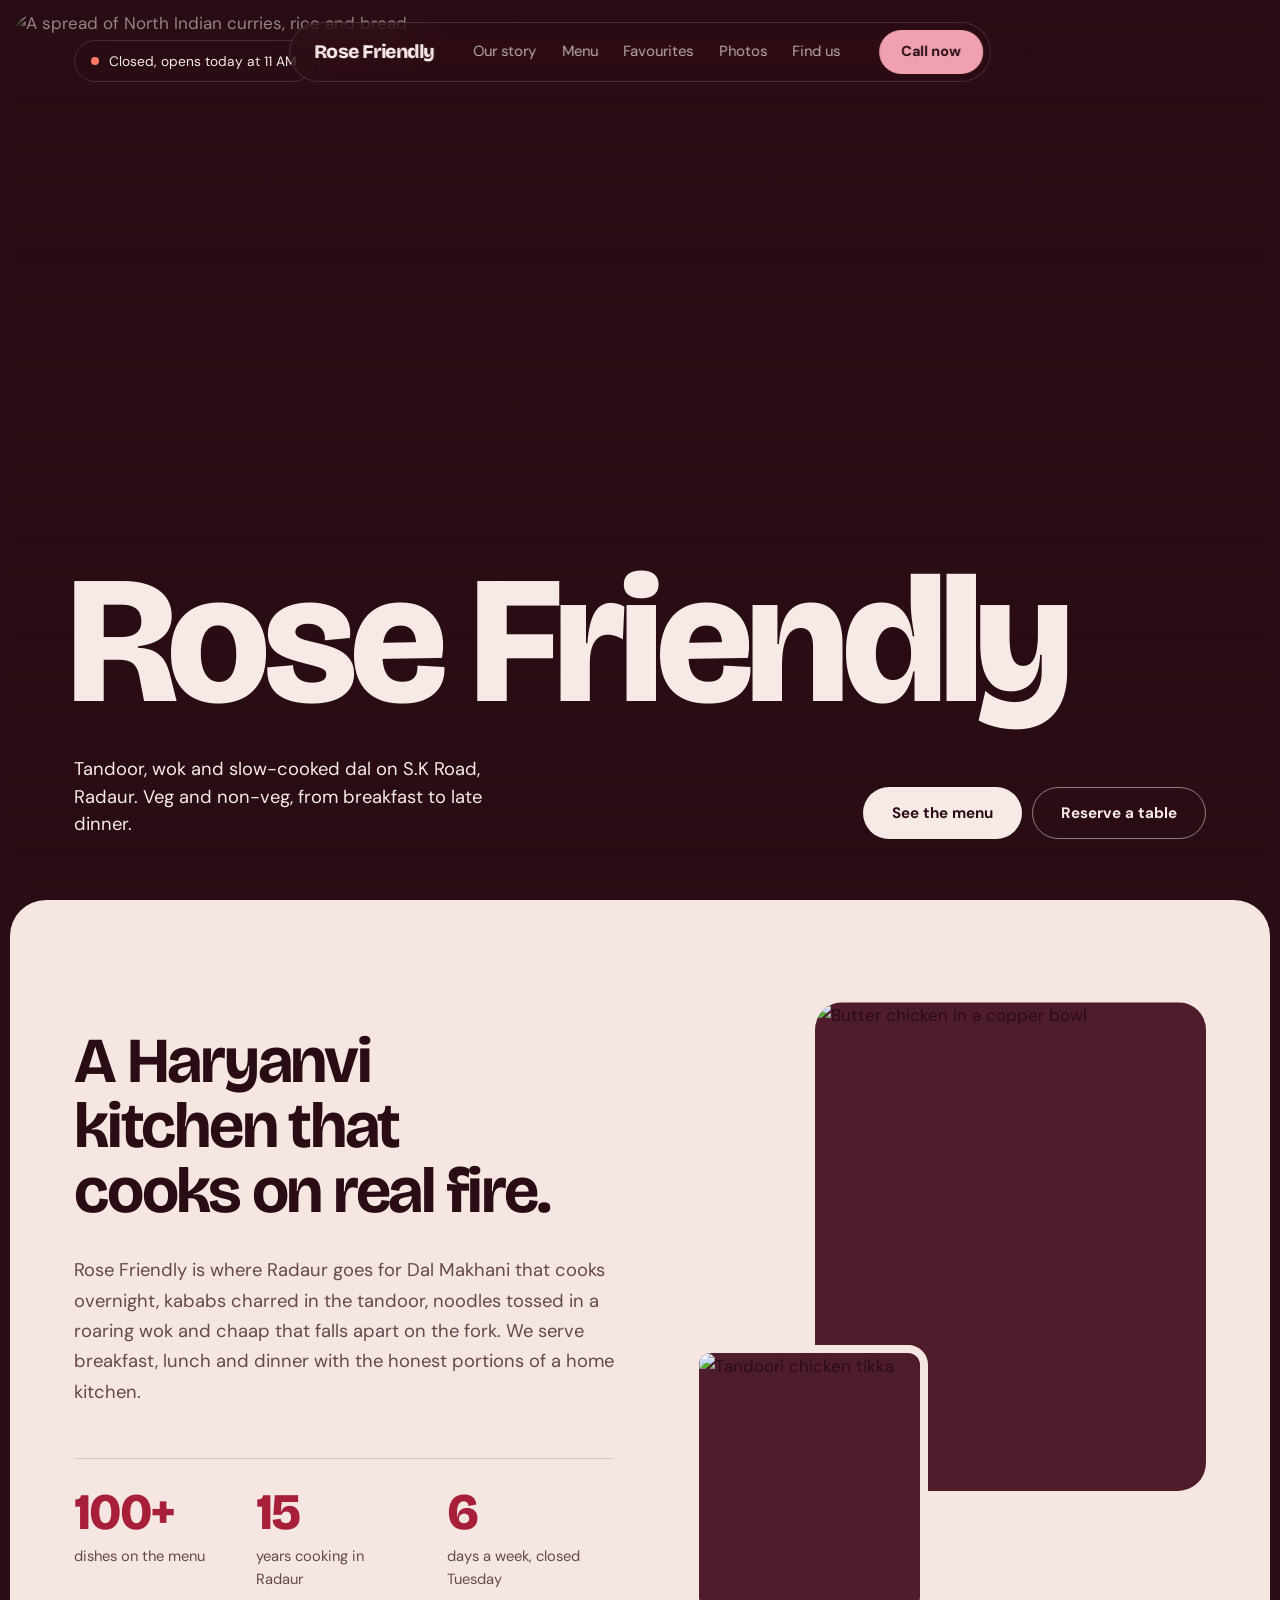
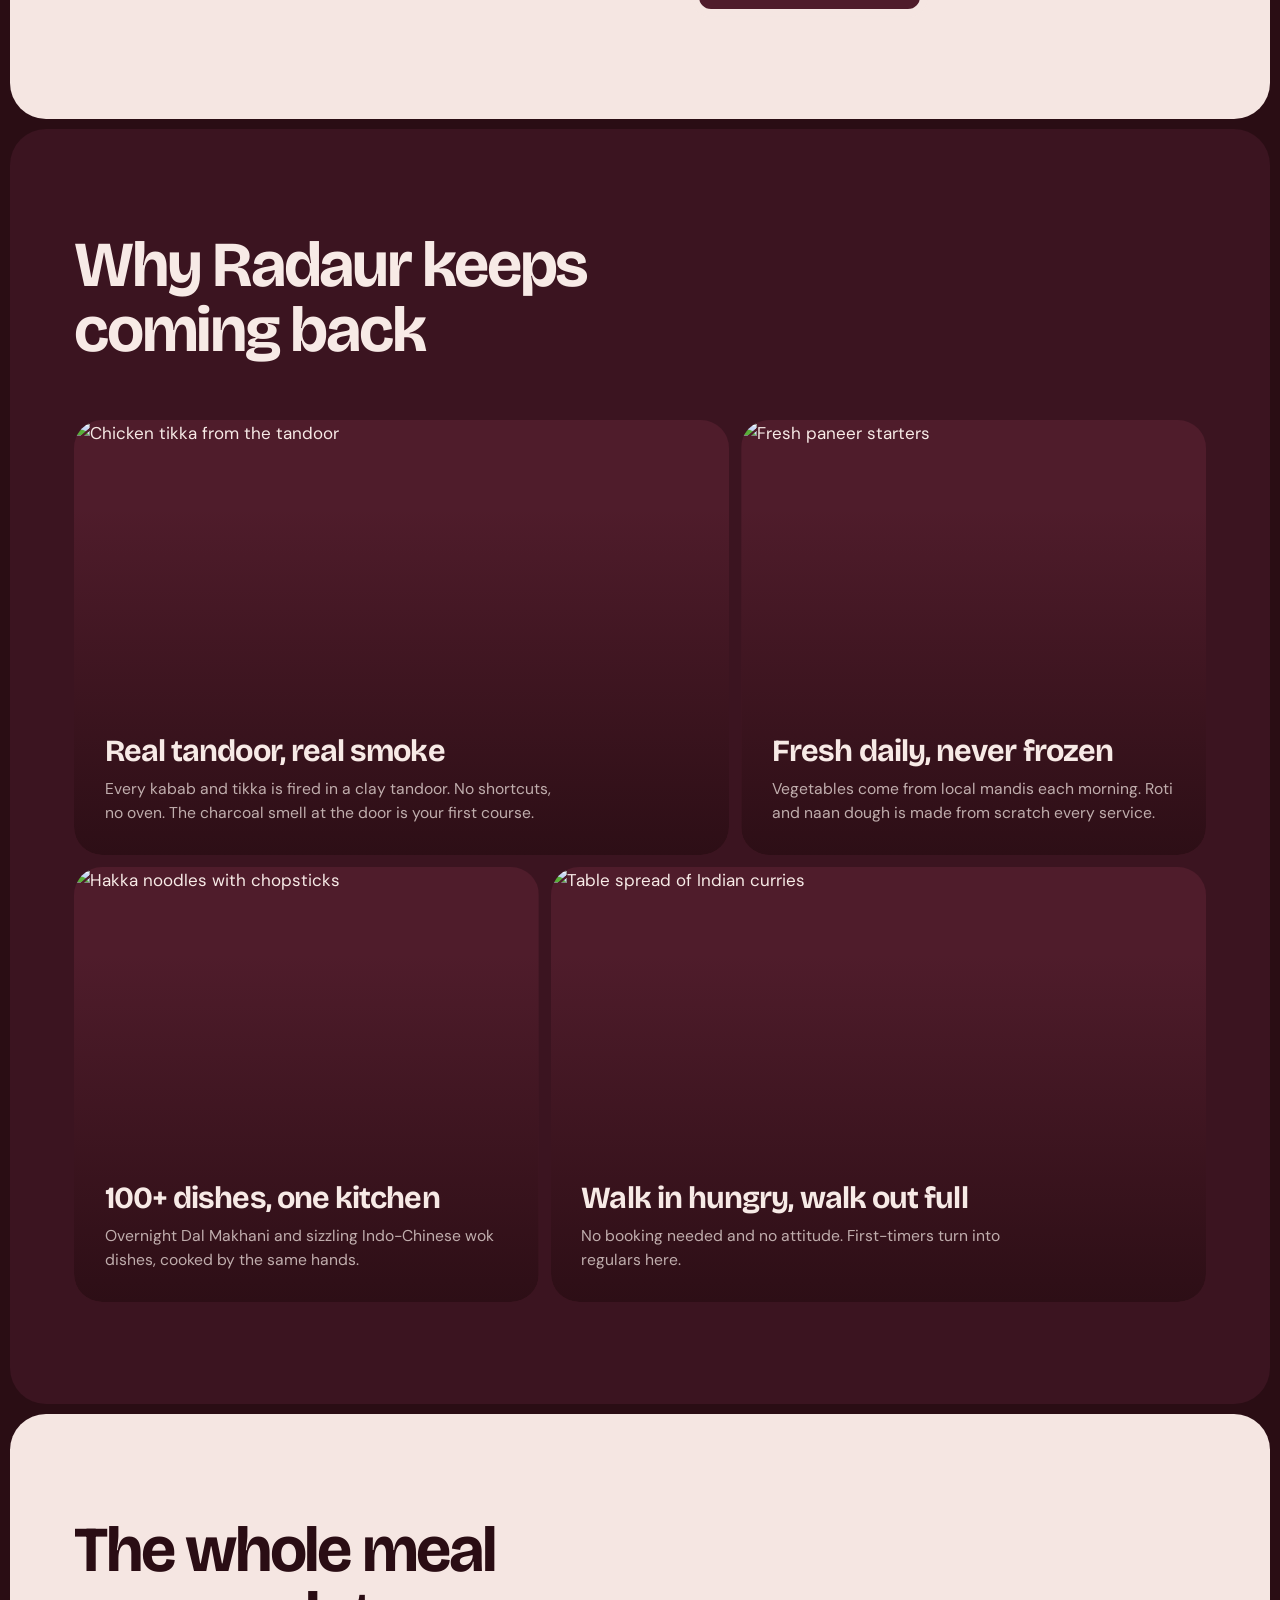
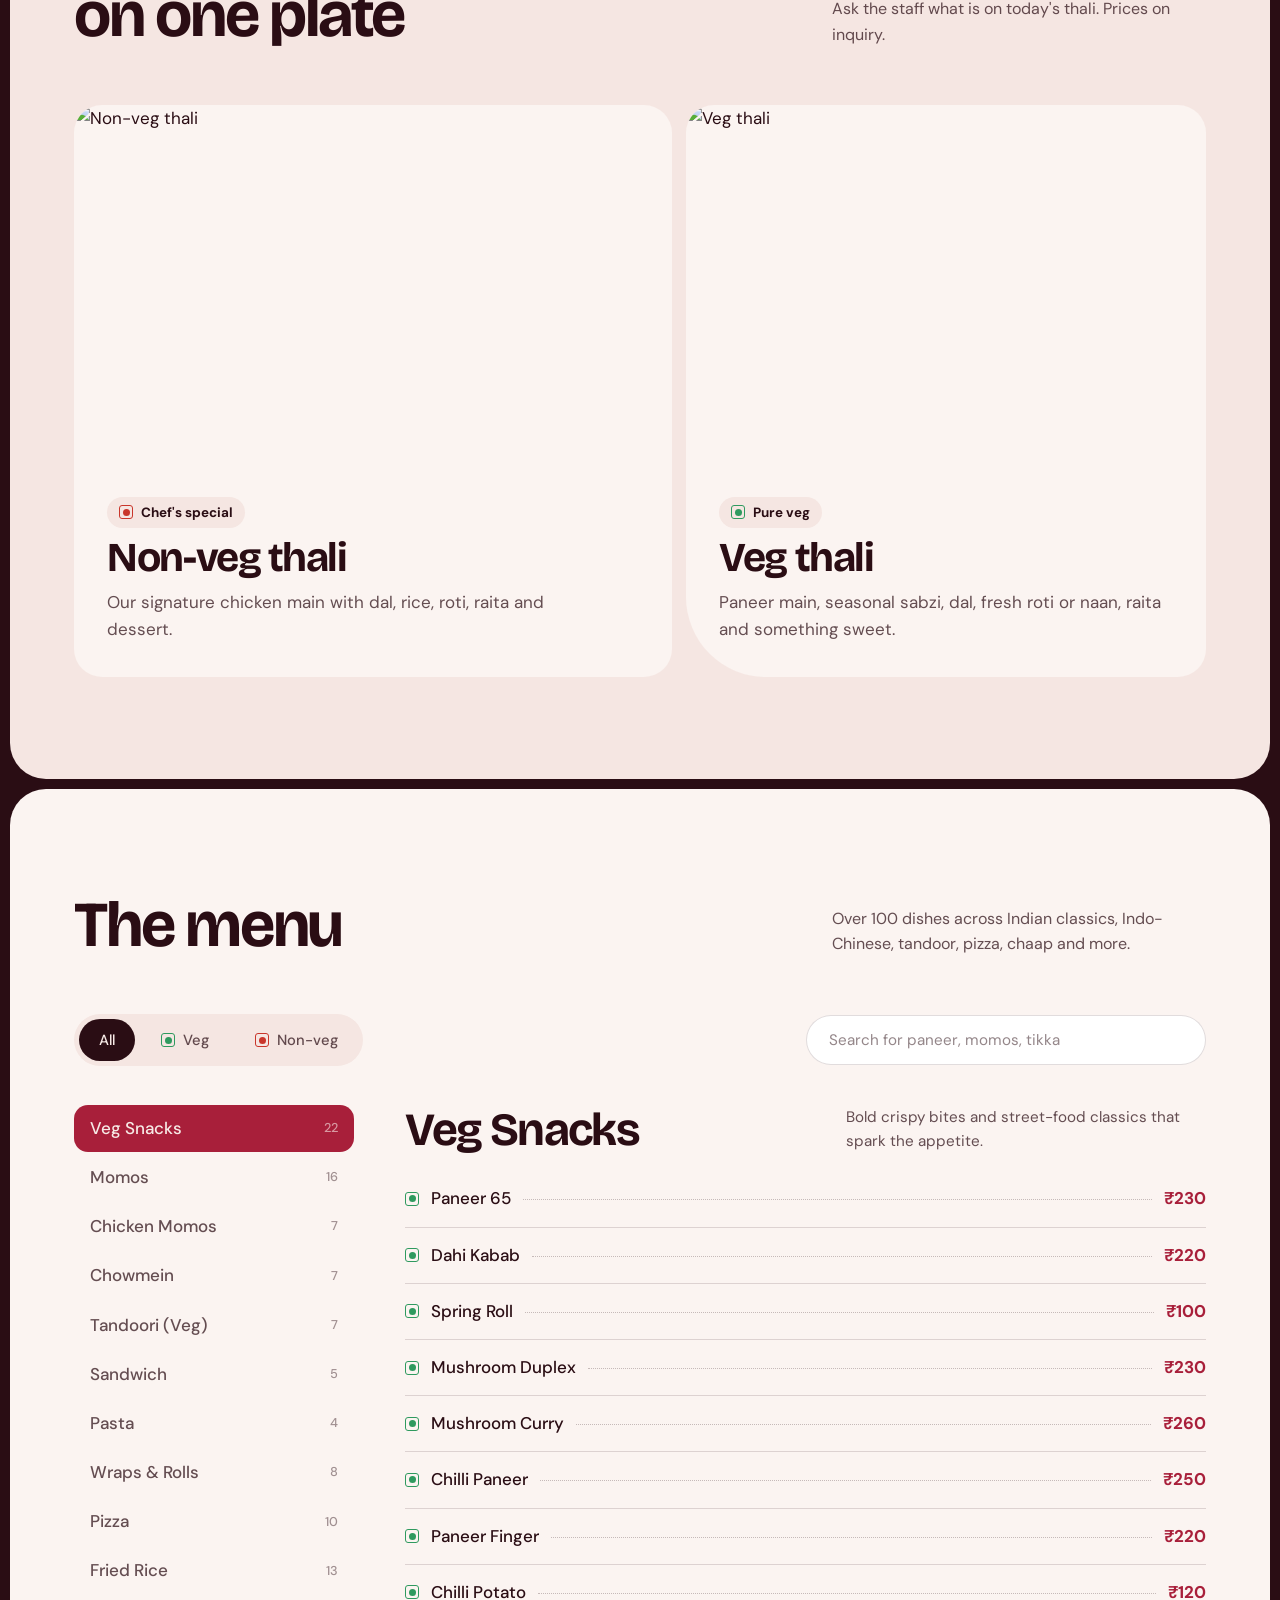
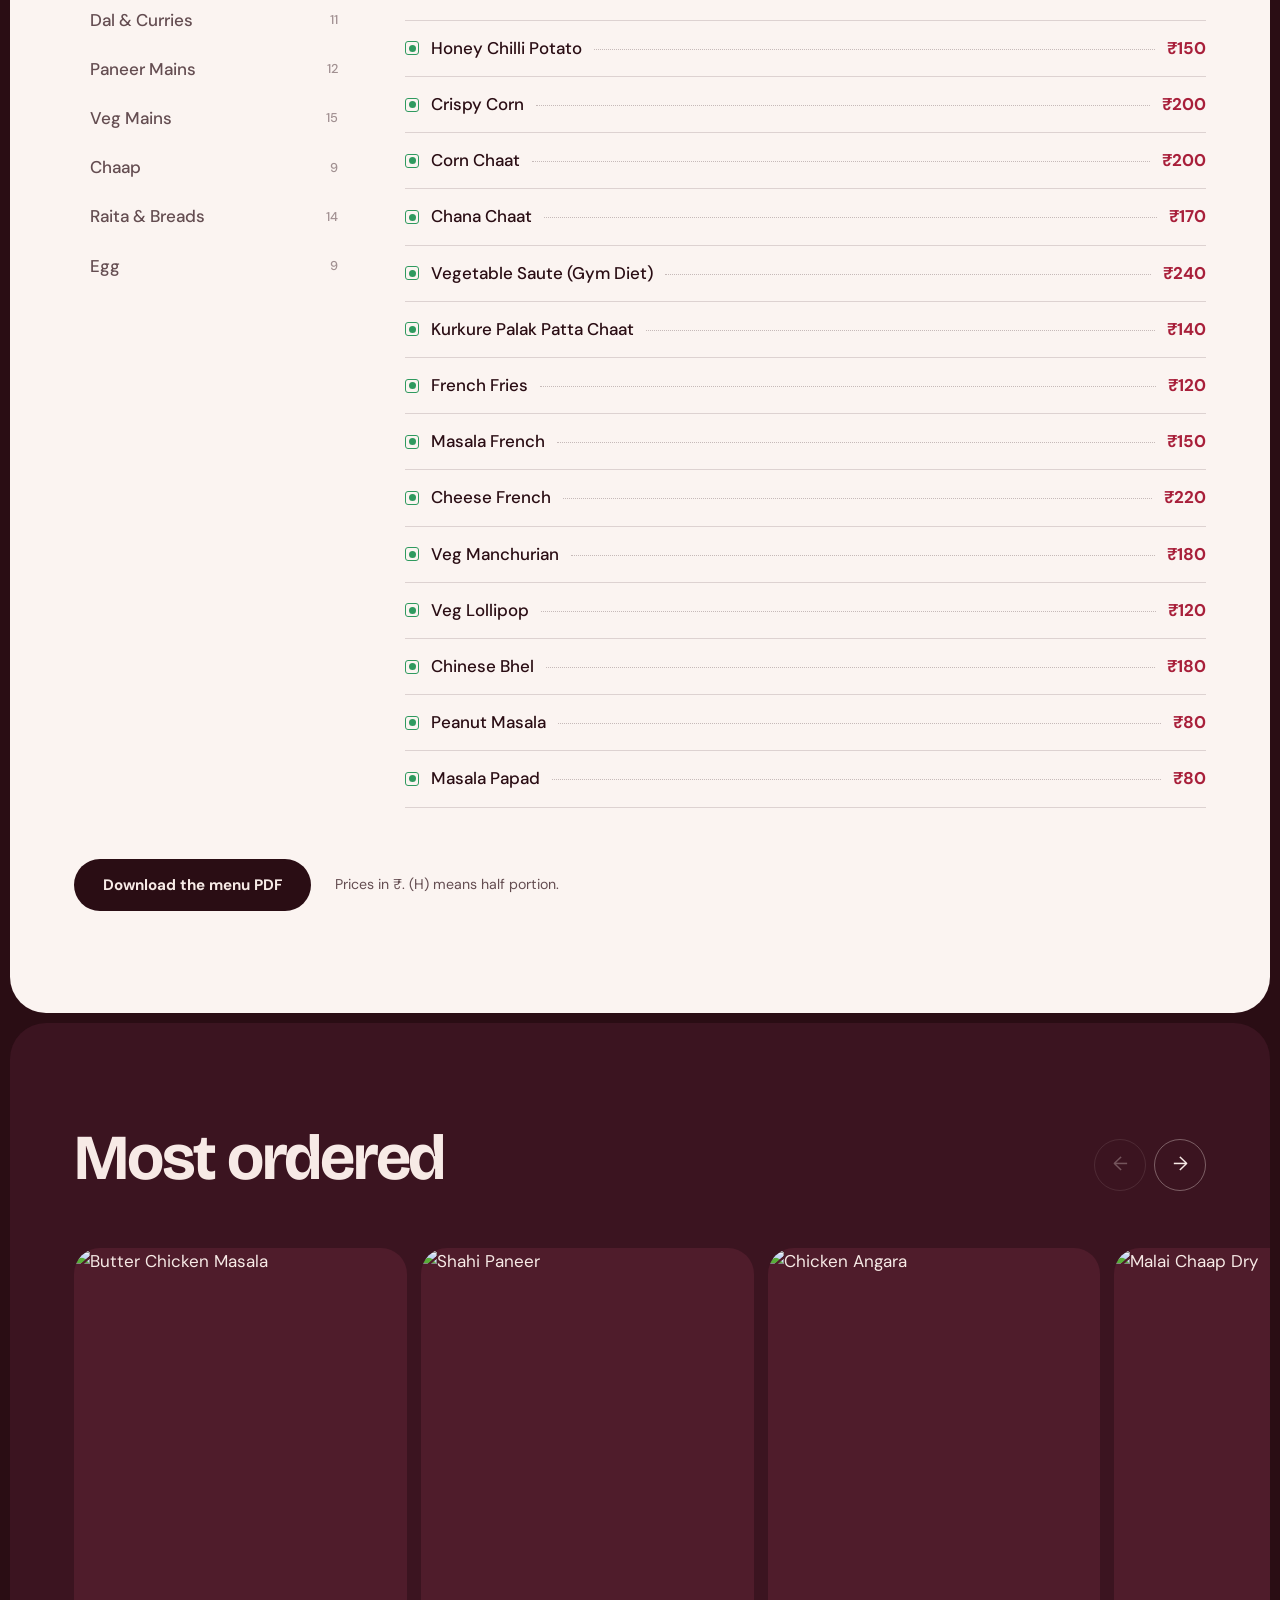
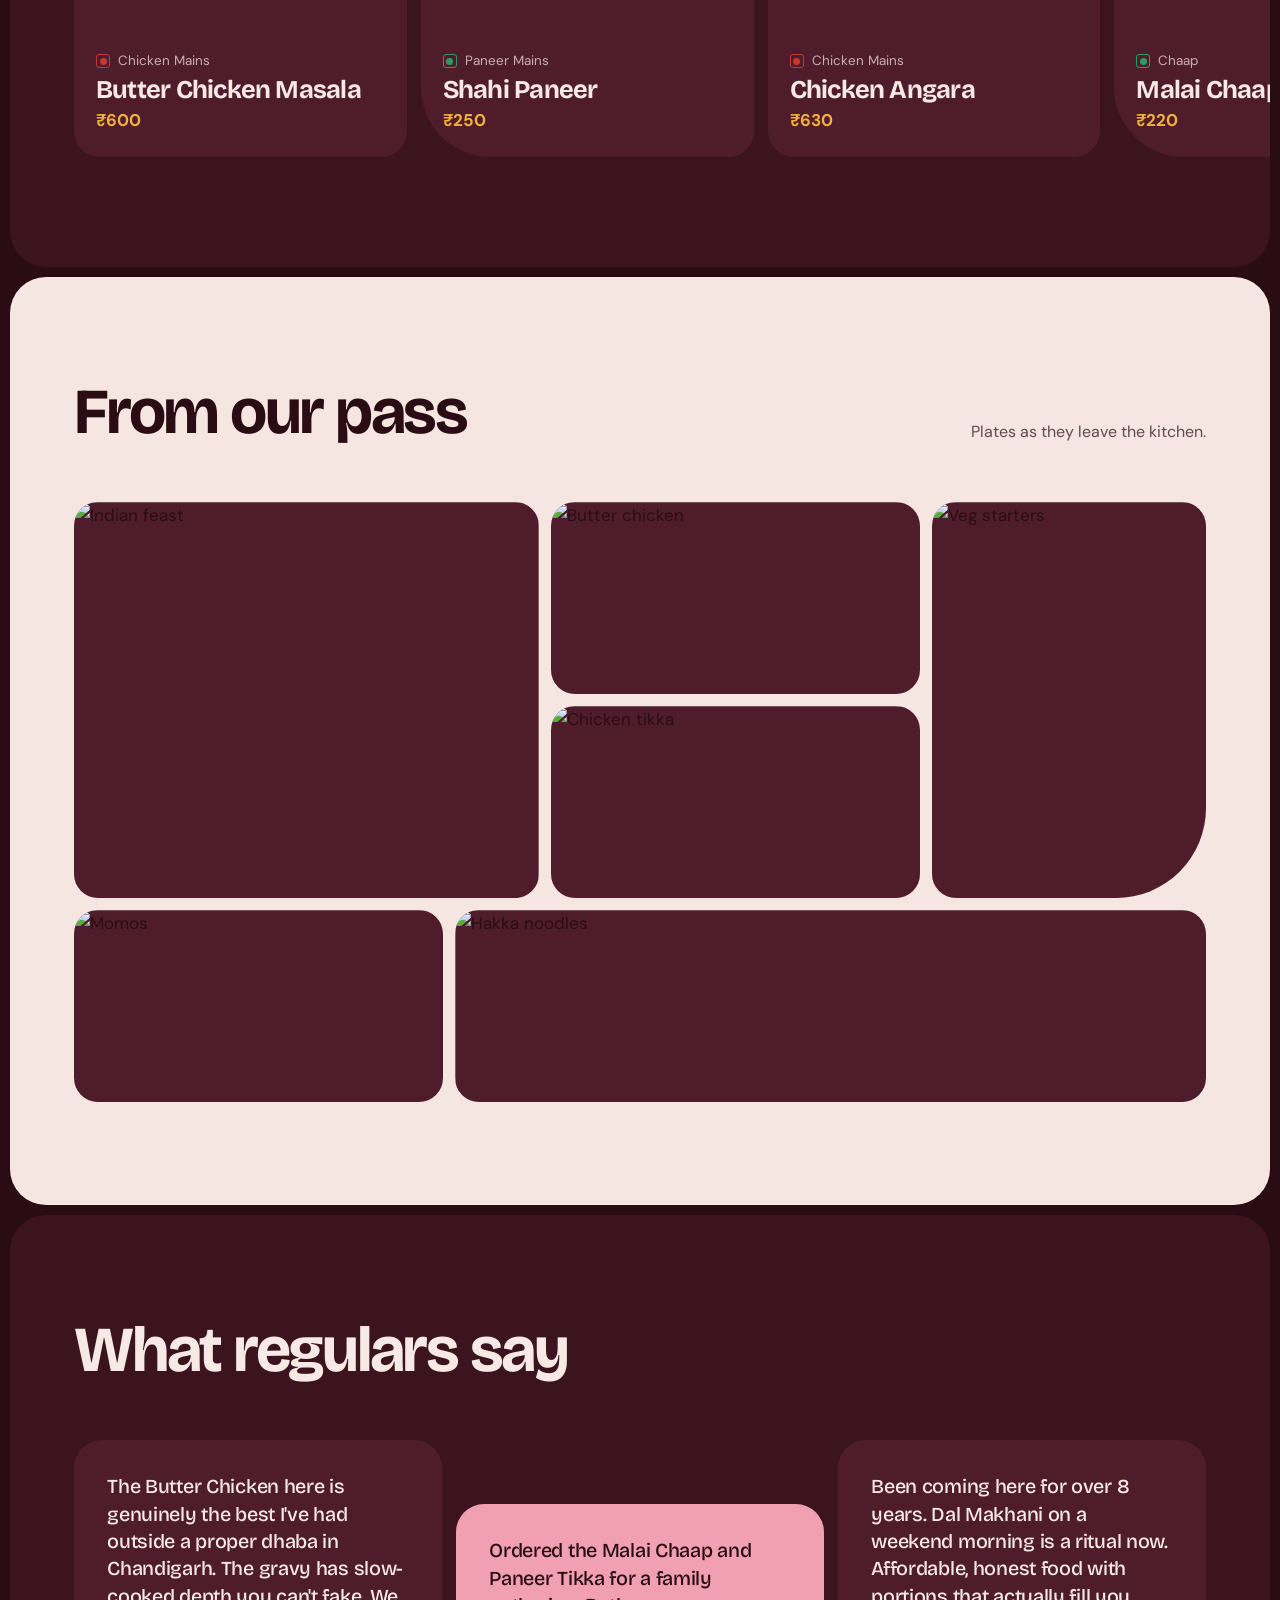
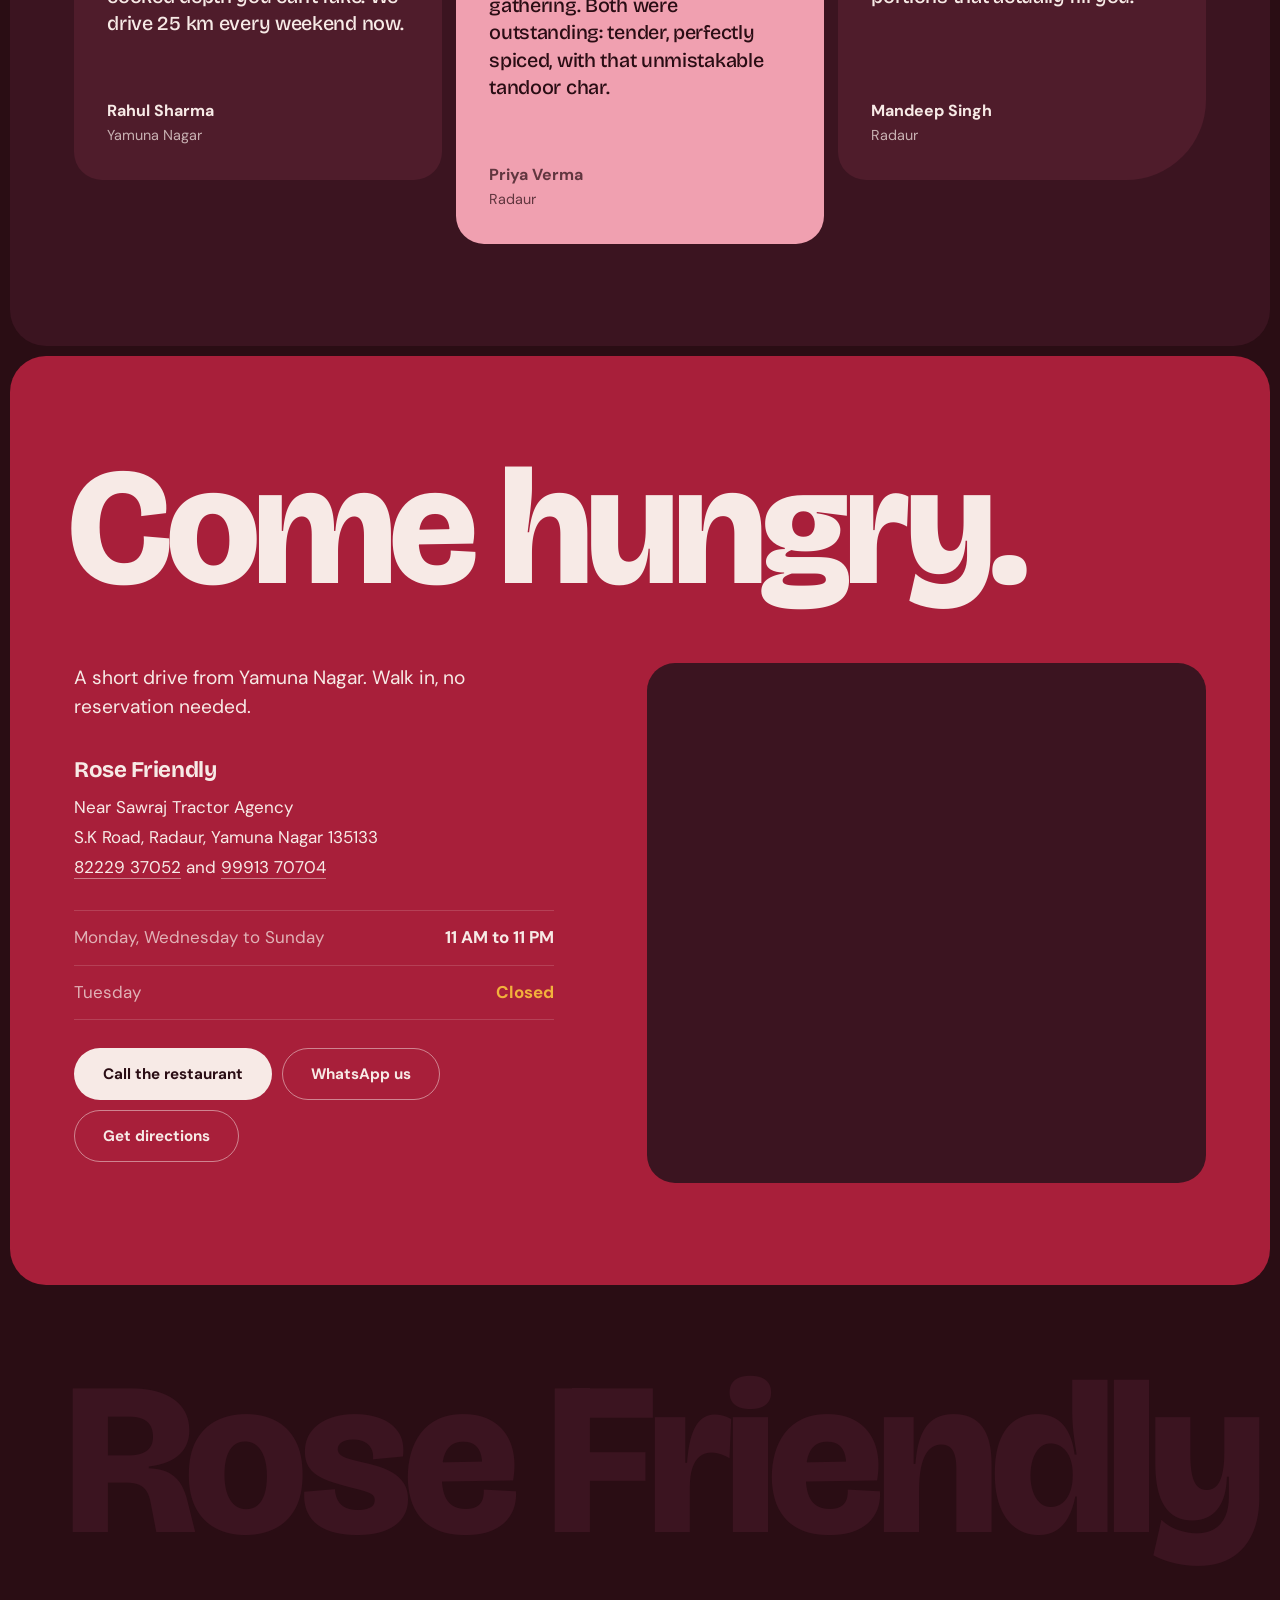
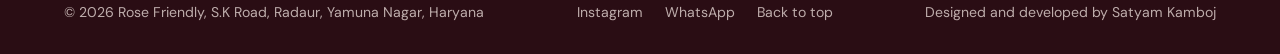
==== commit 53b971f9: "Redesign: Rose & Wine visual refresh New wine/blush/rose palette, Bricolage Grotesque + DM Sans, sta" ====
--- a/index.html
+++ b/index.html
@@ -1,31 +1,27 @@
 <!DOCTYPE html>
-<html lang="en" data-theme="dark">
+<html lang="en">
 <head>
   <meta charset="UTF-8" />
   <meta name="viewport" content="width=device-width, initial-scale=1.0" />
-  <title>Rose Friendly | Veg & Non-Veg Restaurant — Radaur, Yamuna Nagar</title>
-  <meta name="description" content="Rose Friendly — Haryana's premier Veg & Non-Veg restaurant in Radaur, Yamuna Nagar. Serving breakfast, lunch & dinner." />
-  <!-- Open Graph -->
-  <meta property="og:title"       content="Rose Friendly — Radaur's Finest Restaurant" />
-  <meta property="og:description" content="Veg & Non-Veg Indian cuisine, Indo-Chinese, Tandoori & Chaap. Open 11 AM–11 PM, closed Tuesdays. S.K Road, Radaur, Yamuna Nagar." />
+  <title>Rose Friendly | Veg & Non-Veg Restaurant in Radaur, Yamuna Nagar</title>
+  <meta name="description" content="Rose Friendly is a Veg & Non-Veg restaurant in Radaur, Yamuna Nagar. Tandoori, Indo-Chinese, chaap and North Indian mains for breakfast, lunch and dinner." />
+  <meta property="og:title"       content="Rose Friendly, Radaur's Finest Restaurant" />
+  <meta property="og:description" content="Veg & Non-Veg Indian cuisine, Indo-Chinese, Tandoori & Chaap. Open 11 AM to 11 PM, closed Tuesdays. S.K Road, Radaur, Yamuna Nagar." />
   <meta property="og:image"       content="https://images.unsplash.com/photo-1585937421612-70a008356fbe?w=1200&auto=format&fit=crop&q=80" />
   <meta property="og:type"        content="restaurant" />
   <meta name="twitter:card"       content="summary_large_image" />
-  <!-- Favicon (inline SVG) -->
-  <link rel="icon" href="data:image/svg+xml,<svg xmlns='http://www.w3.org/2000/svg' viewBox='0 0 100 100'><rect width='100' height='100' rx='18' fill='%23FF4500'/><text y='.9em' font-size='72' x='12'>🍽</text></svg>" />
-  <!-- PWA / Mobile -->
-  <meta name="theme-color" content="#FF4500" />
+  <link rel="icon" type="image/png" sizes="48x48" href="img/favicon-48.png" />
+  <link rel="apple-touch-icon" href="img/favicon-192.png" />
+  <meta name="theme-color" content="#2A0D14" />
   <meta name="mobile-web-app-capable" content="yes" />
   <meta name="apple-mobile-web-app-title" content="Rose Friendly" />
-  <!-- Canonical -->
   <link rel="canonical" href="https://rosefriendly.netlify.app/" />
-  <!-- JSON-LD Structured Data -->
   <script type="application/ld+json">
   {
     "@context": "https://schema.org",
     "@type": "Restaurant",
     "name": "Rose Friendly",
-    "description": "Haryana's premier Veg & Non-Veg restaurant in Radaur, Yamuna Nagar. Serving Indian, Indo-Chinese, Tandoori and Chaap dishes for breakfast, lunch and dinner.",
+    "description": "Veg & Non-Veg restaurant in Radaur, Yamuna Nagar. Indian, Indo-Chinese, Tandoori and Chaap dishes for breakfast, lunch and dinner.",
     "url": "https://rosefriendly.netlify.app/",
     "telephone": ["+91-8222937052", "+91-9991370704"],
     "address": {
@@ -36,11 +32,7 @@
       "postalCode": "135133",
       "addressCountry": "IN"
     },
-    "geo": {
-      "@type": "GeoCoordinates",
-      "latitude": 30.0366,
-      "longitude": 77.0555
-    },
+    "geo": { "@type": "GeoCoordinates", "latitude": 30.0366, "longitude": 77.0555 },
     "openingHoursSpecification": [
       {"@type":"OpeningHoursSpecification","dayOfWeek":["Monday","Wednesday","Thursday","Friday","Saturday","Sunday"],"opens":"11:00","closes":"23:00"}
     ],
@@ -56,2013 +48,250 @@
   <link rel="preconnect" href="https://fonts.googleapis.com" />
   <link rel="preconnect" href="https://fonts.gstatic.com" crossorigin />
   <link rel="preconnect" href="https://images.unsplash.com" crossorigin />
-  <!-- Reduced font weights: only what's actually used -->
-  <link href="https://fonts.googleapis.com/css2?family=Cormorant+Garamond:ital,wght@0,400;0,700;0,800;1,400;1,700&family=Plus+Jakarta+Sans:wght@400;600;700&display=swap" rel="stylesheet" />
-  <!-- Preload hero image so it's ready before first paint -->
-  <link rel="preload" as="image" href="https://images.unsplash.com/photo-1585937421612-70a008356fbe?w=1200&auto=format&fit=crop&q=65" />
-
-  <style>
-  /* ============================================================
-     DESIGN TOKENS — DARK (default)
-  ============================================================ */
-  :root {
-    --bg:       #0A0A0A;
-    --bg-card:  #111111;
-    --bg-elev:  #181818;
-    --bg-glass: rgba(15,15,15,0.75);
-    --aa:       #FF4500;
-    --ab:       #D4AF37;
-    --ab-dim:   rgba(212,175,55,0.12);
-    --ab-glow:  rgba(212,175,55,0.25);
-    --tx:       #F4EFE6;
-    --tx-m:     rgba(244,239,230,0.52);
-    --tx-f:     rgba(244,239,230,0.18);
-    --border:   rgba(255,255,255,0.06);
-    --border-g: rgba(212,175,55,0.14);
-    --serif:    'Cormorant Garamond', Georgia, serif;
-    --sans:     'Plus Jakarta Sans', system-ui, sans-serif;
-    --ec:       cubic-bezier(0.25,0.46,0.45,0.94);
-    --es:       cubic-bezier(0.34,1.56,0.64,1);
-    --r:        4px;
-  }
-
-  /* ============================================================
-     LIGHT THEME
-  ============================================================ */
-  [data-theme="light"] {
-    --bg:       #FAF7F0;
-    --bg-card:  #F2EDE2;
-    --bg-elev:  #E8E1D4;
-    --bg-glass: rgba(250,247,240,0.82);
-    --tx:       #1A1208;
-    --tx-m:     rgba(26,18,8,0.58);
-    --tx-f:     rgba(26,18,8,0.28);
-    --border:   rgba(26,18,8,0.07);
-    --border-g: rgba(212,175,55,0.22);
-  }
-  [data-theme="light"] .hero-veil  { background:linear-gradient(180deg,rgba(10,10,10,.52) 0%,rgba(10,10,10,.22) 50%,rgba(10,10,10,.72) 100%); }
-  [data-theme="light"] #grain      { opacity:.018; }
-  [data-theme="light"] .about-bg-word { -webkit-text-stroke-color:rgba(212,175,55,.08); }
-  [data-theme="light"] .footer-map iframe { filter:hue-rotate(0deg) saturate(.85) brightness(.95); }
-  [data-theme="light"] .menu-tabs-wrap  { background:rgba(250,247,240,0.95); }
-  [data-theme="light"] .panel-num { -webkit-text-stroke-color:rgba(26,18,8,.07); }
-
-  /* ============================================================
-     RESET
-  ============================================================ */
-  *,*::before,*::after { box-sizing:border-box; margin:0; padding:0; }
-  html { scroll-behavior:smooth; }
-  body { background:var(--bg); color:var(--tx); font-family:var(--sans); overflow-x:hidden; cursor:none; transition:background .4s, color .4s; }
-  a { color:inherit; text-decoration:none; }
-  ul { list-style:none; }
-  button { background:none; border:none; cursor:none; color:inherit; font-family:inherit; }
-  img { display:block; }
-
-  /* ============================================================
-     GRAIN
-  ============================================================ */
-  #grain {
-    position:fixed; inset:-200%; width:400%; height:400%; pointer-events:none; z-index:9999;
-    background-image:url("data:image/svg+xml,%3Csvg viewBox='0 0 256 256' xmlns='http://www.w3.org/2000/svg'%3E%3Cfilter id='n'%3E%3CfeTurbulence type='fractalNoise' baseFrequency='0.85' numOctaves='4' stitchTiles='stitch'/%3E%3C/filter%3E%3Crect width='100%25' height='100%25' filter='url(%23n)'/%3E%3C/svg%3E");
-    opacity:0.035; animation:grainAnim 7s steps(2) infinite; transition:opacity .4s;
-  }
-  @keyframes grainAnim {
-    0%{transform:translate(0,0)} 25%{transform:translate(-4%,8%)} 50%{transform:translate(-8%,4%)} 75%{transform:translate(4%,-8%)} 100%{transform:translate(0,0)}
-  }
-
-  /* ============================================================
-     CURSOR
-  ============================================================ */
-  #c-dot  { position:fixed; width:8px; height:8px; background:var(--aa); border-radius:50%; pointer-events:none; z-index:9998; transform:translate(-50%,-50%); transition:transform .1s, background .25s; }
-  #c-ring { position:fixed; width:38px; height:38px; border:1.5px solid rgba(255,69,0,.45); border-radius:50%; pointer-events:none; z-index:9997; transform:translate(-50%,-50%); transition:width .35s var(--es),height .35s var(--es),border-color .35s; }
-  body.cursor-hover #c-ring { width:56px; height:56px; border-color:var(--ab); }
-  body.cursor-hover #c-dot  { transform:translate(-50%,-50%) scale(2.2); background:var(--ab); }
-
-  /* ============================================================
-     DISH PREVIEW
-  ============================================================ */
-  #dish-preview {
-    position:fixed; width:190px; height:190px; border-radius:50%; overflow:hidden; pointer-events:none; z-index:8000;
-    opacity:0; transform:translate(-50%,-50%) scale(.5) rotate(-8deg);
-    transition:opacity .3s var(--ec), transform .3s var(--es);
-    border:2px solid rgba(212,175,55,.22); box-shadow:0 20px 60px rgba(0,0,0,.7),0 0 40px rgba(255,69,0,.08);
-  }
-  #dish-preview.show { opacity:1; transform:translate(-50%,-50%) scale(1) rotate(0deg); }
-  #dish-preview img  { width:100%; height:100%; object-fit:cover; filter:saturate(1.3) brightness(.95); }
-
-  /* ============================================================
-     NAV
-  ============================================================ */
-  #nav {
-    position:fixed; top:0; left:0; right:0; z-index:1000;
-    display:flex; align-items:center; justify-content:space-between;
-    padding:26px 56px;
-    transition:padding .4s var(--ec), background .4s, backdrop-filter .4s;
-  }
-  #nav.scrolled {
-    background:var(--bg-glass); backdrop-filter:blur(18px); -webkit-backdrop-filter:blur(18px);
-    padding:15px 56px;
-    border-bottom:1px solid var(--border-g);
-    box-shadow:0 4px 40px rgba(0,0,0,.22);
-  }
-
-  /* Logo */
-  .nav-logo { font-family:var(--serif); font-size:1.08rem; font-weight:700; letter-spacing:.32em; text-transform:uppercase; display:flex; flex-direction:column; }
-  .nav-logo-main b { color:var(--ab); }
-  .nav-logo-sub { font-size:.44rem; letter-spacing:.44em; color:var(--tx-m); margin-top:2px; text-transform:uppercase; }
-  /* Nav always readable over hero image regardless of theme */
-  #nav:not(.scrolled) .nav-logo-main,
-  #nav:not(.scrolled) .nav-logo-sub  { color:rgba(244,239,230,0.92) !important; }
-  #nav:not(.scrolled) .nav-links a   { color:rgba(244,239,230,0.65) !important; }
-  #nav:not(.scrolled) .nav-links a:hover { color:#fff !important; }
-
-  /* Links */
-  .nav-links { display:flex; gap:42px; }
-  .nav-links a { font-size:.64rem; font-weight:600; letter-spacing:.2em; text-transform:uppercase; color:var(--tx-m); position:relative; transition:color .3s; }
-  .nav-links a::after { content:''; position:absolute; bottom:-4px; left:0; width:0; height:1px; background:var(--ab); transition:width .35s var(--ec); }
-  .nav-links a:hover { color:var(--tx); }
-  .nav-links a:hover::after { width:100%; }
-
-  /* Nav right group */
-  .nav-right { display:flex; align-items:center; gap:18px; }
-
-  /* Theme toggle */
-  #theme-btn {
-    width:38px; height:38px; border-radius:50%;
-    border:1px solid var(--border-g);
-    display:flex; align-items:center; justify-content:center;
-    background:transparent; transition:background .3s, border-color .3s, transform .3s var(--es);
-    font-size:.95rem; flex-shrink:0;
-  }
-  #theme-btn:hover { background:var(--ab-dim); border-color:var(--ab); transform:rotate(20deg) scale(1.08); }
-
-  /* CTA */
-  .nav-cta {
-    font-size:.64rem; font-weight:700; letter-spacing:.18em; text-transform:uppercase;
-    padding:12px 24px; background:var(--aa); color:#fff;
-    clip-path:polygon(7px 0%,100% 0%,calc(100% - 7px) 100%,0% 100%);
-    transition:transform .3s var(--es), box-shadow .3s;
-    display:inline-block;
-  }
-  .nav-cta:hover { transform:translateY(-2px); box-shadow:0 10px 32px rgba(255,69,0,.42); }
-
-  /* ============================================================
-     HERO
-  ============================================================ */
-  #hero { position:relative; height:100vh; overflow:hidden; display:flex; align-items:center; justify-content:center; }
-  .hero-bg-img { position:absolute; inset:-8%; background:url('https://images.unsplash.com/photo-1585937421612-70a008356fbe?w=1200&auto=format&fit=crop&q=65') center/cover no-repeat; animation:bgDrift 24s ease-in-out infinite alternate; will-change:transform; }
-  @keyframes bgDrift { 0%{transform:scale(1.08) translateY(0)} 100%{transform:scale(1.18) translateY(-3%)} }
-  .hero-veil  { position:absolute; inset:0; background:linear-gradient(180deg,rgba(10,10,10,.62) 0%,rgba(10,10,10,.28) 50%,rgba(10,10,10,.85) 100%); }
-  .hero-veil2 { position:absolute; inset:0; background:radial-gradient(ellipse 70% 60% at 50% 50%, rgba(255,69,0,.05) 0%, transparent 70%); }
-
-  /* 3D canvas */
-  #hero-canvas { position:absolute; inset:0; pointer-events:none; z-index:2; }
-
-  /* Sparks */
-  .sparks { position:absolute; inset:0; pointer-events:none; overflow:hidden; z-index:3; }
-  .sp { position:absolute; border-radius:50%; animation:spFloat linear infinite; opacity:0; }
-  @keyframes spFloat { 0%{transform:translateY(110vh) scale(0);opacity:0} 10%{opacity:.9} 90%{opacity:.3} 100%{transform:translateY(-10vh) translateX(40px) scale(1.5);opacity:0} }
-
-  .hero-content { position:relative; z-index:10; text-align:center; }
-  .hero-eyebrow { font-size:.64rem; letter-spacing:.46em; text-transform:uppercase; color:var(--ab); margin-bottom:32px; display:flex; align-items:center; justify-content:center; gap:18px; }
-  .hero-eyebrow::before,.hero-eyebrow::after { content:''; width:32px; height:1px; background:var(--ab); opacity:.55; }
-
-  .hero-title {
-    font-family:var(--serif); font-size:clamp(5rem,12vw,13rem); font-weight:800; line-height:.88;
-    text-transform:uppercase; letter-spacing:-.01em;
-    /* Solid cream — guaranteed visible on any browser, any theme, over the dark hero veil */
-    color:#F4EFE6;
-    text-shadow:
-      0 0 80px rgba(212,175,55,0.35),
-      0 0 160px rgba(255,69,0,0.15),
-      0 4px 40px rgba(0,0,0,0.6);
-    will-change:transform;
-  }
-  .hero-title .word { display:inline-block; overflow:hidden; }
-  .hero-title .char { display:inline-block; transform:translateY(110%); animation:charUp .9s var(--ec) forwards; }
-  @keyframes charUp { to{transform:translateY(0)} }
-
-  /* Hero text always white — hero sits over a dark food image regardless of theme */
-  .hero-sub  { font-size:.77rem; letter-spacing:.24em; color:rgba(244,239,230,0.7); margin-top:30px; opacity:0; animation:fadeSlideUp .8s 1.4s var(--ec) forwards; }
-  .hero-tags { display:flex; gap:12px; justify-content:center; margin-top:20px; flex-wrap:wrap; opacity:0; animation:fadeSlideUp .8s 1.6s var(--ec) forwards; }
-  .hero-tag  { font-size:.59rem; letter-spacing:.18em; text-transform:uppercase; padding:7px 16px; border:1px solid rgba(255,255,255,.22); color:rgba(244,239,230,0.7); }
-  .hero-tag.accent { border-color:var(--aa); color:var(--aa); }
-  .hero-tag.gold   { border-color:var(--ab); color:var(--ab); }
-
-  .hero-cta-row { margin-top:38px; display:flex; gap:16px; justify-content:center; opacity:0; animation:fadeSlideUp .8s 1.8s var(--ec) forwards; }
-  .hero-btn-primary {
-    font-size:.68rem; font-weight:700; letter-spacing:.2em; text-transform:uppercase;
-    padding:15px 34px; background:var(--aa); color:#fff;
-    clip-path:polygon(8px 0%,100% 0%,calc(100% - 8px) 100%,0% 100%);
-    transition:transform .3s var(--es), box-shadow .3s;
-    display:inline-block;
-  }
-  .hero-btn-primary:hover { transform:translateY(-3px); box-shadow:0 14px 40px rgba(255,69,0,.45); }
-  .hero-btn-ghost {
-    font-size:.68rem; font-weight:600; letter-spacing:.2em; text-transform:uppercase;
-    padding:14px 34px; border:1.5px solid rgba(212,175,55,.4); color:var(--ab);
-    clip-path:polygon(8px 0%,100% 0%,calc(100% - 8px) 100%,0% 100%);
-    transition:transform .3s var(--es), border-color .3s, background .3s;
-    display:inline-block;
-  }
-  .hero-btn-ghost:hover { background:var(--ab-dim); border-color:var(--ab); transform:translateY(-3px); }
-
-  @keyframes fadeSlideUp { from{opacity:0;transform:translateY(24px)} to{opacity:1;transform:translateY(0)} }
-
-  .hero-scroll { position:absolute; bottom:36px; left:50%; transform:translateX(-50%); z-index:10; display:flex; flex-direction:column; align-items:center; gap:8px; opacity:0; animation:fadeSlideUp .8s 2.1s var(--ec) forwards; }
-  .hero-scroll-line { width:1px; height:52px; background:linear-gradient(to bottom,transparent,var(--ab),transparent); animation:scrollPulse 2.2s ease-in-out infinite; }
-  @keyframes scrollPulse { 0%,100%{transform:scaleY(.3) translateY(-15px);opacity:.3} 50%{transform:scaleY(1);opacity:1} }
-  .hero-scroll-lbl { font-size:.56rem; letter-spacing:.32em; text-transform:uppercase; color:var(--tx-f); }
-
-  /* ============================================================
-     MARQUEE
-  ============================================================ */
-  .marquee-section { background:var(--aa); padding:14px 0; overflow:hidden; position:relative; z-index:20; }
-  .marquee-track { display:flex; animation:marqueeRun 28s linear infinite; white-space:nowrap; }
-  .marquee-item { font-family:var(--serif); font-size:1.05rem; font-weight:700; font-style:italic; letter-spacing:.08em; padding:0 36px; color:#fff; flex-shrink:0; }
-  .marquee-dot { color:rgba(255,255,255,.5); font-style:normal; }
-  @keyframes marqueeRun { 0%{transform:translateX(0)} 100%{transform:translateX(-50%)} }
-
-  /* ============================================================
-     REVEAL UTILITIES
-  ============================================================ */
-  .clip-reveal { clip-path:inset(0 0 100% 0); transition:clip-path .9s var(--ec); }
-  .clip-reveal.in { clip-path:inset(0 0 0% 0); }
-  .fade-up  { opacity:0; transform:translateY(38px); transition:opacity .85s var(--ec),transform .85s var(--ec); }
-  .fade-up.in { opacity:1; transform:translateY(0); }
-  .fade-left  { opacity:0; transform:translateX(-42px); transition:opacity .85s var(--ec),transform .85s var(--ec); }
-  .fade-left.in { opacity:1; transform:translateX(0); }
-  .fade-right { opacity:0; transform:translateX(42px);  transition:opacity .85s var(--ec),transform .85s var(--ec); }
-  .fade-right.in{ opacity:1; transform:translateX(0); }
-  .fade-up.d1 { transition-delay:.12s; } .fade-up.d2 { transition-delay:.25s; } .fade-up.d3 { transition-delay:.40s; }
-  .fade-up.d4 { transition-delay:.55s; } .fade-up.d5 { transition-delay:.70s; }
-  .fade-left.d1 { transition-delay:.14s; } .fade-right.d1 { transition-delay:.28s; }
-
-  /* ============================================================
-     SECTION HELPERS
-  ============================================================ */
-  .section-label { font-size:.6rem; font-weight:600; letter-spacing:.4em; text-transform:uppercase; color:var(--aa); display:flex; align-items:center; gap:12px; }
-  .section-label::before { content:''; width:22px; height:1px; background:var(--aa); }
-  .section-rule { width:100%; height:1px; background:linear-gradient(to right,transparent,var(--border-g),transparent); margin:22px 0; }
-
-  /* ============================================================
-     ABOUT
-  ============================================================ */
-  #about { padding:130px 56px; background:var(--bg-card); position:relative; overflow:hidden; }
-  .about-bg-word { position:absolute; font-family:var(--serif); font-size:clamp(10rem,22vw,22rem); font-weight:800; color:transparent; -webkit-text-stroke:1px rgba(212,175,55,.05); top:50%; left:50%; transform:translate(-50%,-50%); white-space:nowrap; pointer-events:none; user-select:none; z-index:0; }
-  .about-grid { max-width:1340px; margin:0 auto; display:grid; grid-template-columns:1fr 1fr; gap:88px; align-items:center; position:relative; z-index:1; }
-  .about-img-wrap { position:relative; perspective:800px; }
-  .about-img-main { width:100%; height:520px; object-fit:cover; border-radius:var(--r); filter:saturate(1.2) brightness(.88); transition:transform .6s var(--ec); }
-  .about-img-float { position:absolute; width:46%; bottom:-32px; right:-32px; aspect-ratio:1; object-fit:cover; border:4px solid var(--bg-card); border-radius:var(--r); filter:saturate(1.1); transition:transform .6s var(--ec); }
-  .about-img-wrap:hover .about-img-main { transform:scale(1.02); }
-  .about-img-wrap:hover .about-img-float { transform:scale(1.04) translate(-4px,-4px); }
-  .about-accent-bar { position:absolute; top:32px; left:-16px; width:4px; height:88px; background:linear-gradient(to bottom,var(--aa),var(--ab)); border-radius:2px; }
-  .about-h  { font-family:var(--serif); font-size:clamp(2.8rem,4.5vw,5rem); font-weight:700; line-height:1.06; margin:20px 0 24px; }
-  .about-h em { font-style:italic; color:var(--ab); }
-  .about-p  { font-size:.87rem; color:var(--tx-m); line-height:1.88; letter-spacing:.04em; max-width:400px; }
-  .about-stats { display:flex; gap:48px; margin-top:48px; }
-  .stat-v  { font-family:var(--serif); font-size:3rem; font-weight:700; color:var(--ab); line-height:1; }
-  .stat-l  { font-size:.6rem; letter-spacing:.22em; text-transform:uppercase; color:var(--tx-m); margin-top:6px; }
-
-  /* ============================================================
-     MARQUEE 2 (gold)
-  ============================================================ */
-  .marquee2-section { padding:13px 0; overflow:hidden; background:linear-gradient(90deg,rgba(212,175,55,.05),rgba(212,175,55,.02),rgba(212,175,55,.05)); border-top:1px solid var(--border-g); border-bottom:1px solid var(--border-g); }
-  .marquee2-track { display:flex; animation:marqueeRun2 40s linear infinite; white-space:nowrap; }
-  .marquee2-item { font-family:var(--serif); font-size:.95rem; font-weight:600; font-style:italic; color:var(--ab); padding:0 30px; flex-shrink:0; opacity:.65; }
-  @keyframes marqueeRun2 { 0%{transform:translateX(0)} 100%{transform:translateX(-50%)} }
-
-  /* ============================================================
-     THALI SPECIALS — with 3D tilt
-  ============================================================ */
-  #thali { padding:100px 56px; max-width:1340px; margin:0 auto; }
-  .thali-section-hdr { text-align:center; margin-bottom:60px; }
-  .thali-grid { display:grid; grid-template-columns:1fr 1fr; gap:28px; }
-  .thali-card {
-    padding:52px 48px; position:relative; overflow:hidden;
-    border-radius:var(--r);
-    transform-style:preserve-3d; transform:perspective(1000px) rotateX(0deg) rotateY(0deg);
-    transition:transform .5s var(--ec), box-shadow .5s;
-    cursor:none;
-  }
-  .thali-card.veg-card    { background:linear-gradient(135deg, #0f1f0f 0%, #0a150a 100%); border:1px solid rgba(76,175,80,.18); }
-  .thali-card.nonveg-card { background:linear-gradient(135deg, #1f0f0a 0%, #150a06 100%); border:1px solid rgba(255,69,0,.18); }
-  [data-theme="light"] .thali-card.veg-card    { background:linear-gradient(135deg,#e8f5e8,#d4edda); border-color:rgba(76,175,80,.28); }
-  [data-theme="light"] .thali-card.nonveg-card { background:linear-gradient(135deg,#fdf0ec,#f9e0d8); border-color:rgba(255,69,0,.25); }
-  .thali-card:hover { box-shadow:0 30px 80px rgba(0,0,0,.5), 0 0 60px rgba(212,175,55,.06); }
-  .thali-glow { position:absolute; width:320px; height:320px; border-radius:50%; top:-120px; right:-120px; pointer-events:none; }
-  .thali-card.veg-card    .thali-glow { background:radial-gradient(circle,rgba(76,175,80,.1),transparent 70%); }
-  .thali-card.nonveg-card .thali-glow { background:radial-gradient(circle,rgba(255,69,0,.1),transparent 70%); }
-  .thali-icon  { font-size:2.6rem; margin-bottom:18px; display:block; }
-  .thali-badge { display:inline-block; font-size:.56rem; letter-spacing:.24em; text-transform:uppercase; font-weight:700; padding:5px 14px; margin-bottom:18px; border-radius:1px; }
-  .veg-card    .thali-badge { background:rgba(76,175,80,.12); color:#4CAF50; border:1px solid rgba(76,175,80,.28); }
-  .nonveg-card .thali-badge { background:rgba(255,69,0,.08); color:var(--aa);  border:1px solid rgba(255,69,0,.26); }
-  .thali-title { font-family:var(--serif); font-size:2.5rem; font-weight:700; margin-bottom:14px; }
-  .thali-desc  { font-size:.83rem; color:var(--tx-m); line-height:1.75; letter-spacing:.03em; }
-  .thali-note  { font-size:.68rem; color:var(--tx-f); margin-top:20px; font-style:italic; }
-
-  /* ============================================================
-     MENU
-  ============================================================ */
-  #menu { padding:110px 0 0; background:var(--bg); }
-  .menu-hdr { max-width:1340px; margin:0 auto; padding:0 56px 60px; display:flex; align-items:flex-end; justify-content:space-between; gap:24px; }
-  .menu-h { font-family:var(--serif); font-size:clamp(2.5rem,4vw,4.5rem); font-weight:700; line-height:1; }
-
-  /* Tabs */
-  .menu-tabs-wrap { position:sticky; top:0; z-index:100; background:rgba(10,10,10,.95); backdrop-filter:blur(14px); border-bottom:1px solid var(--border); transition:background .4s; }
-  .menu-tabs { display:flex; gap:0; overflow-x:auto; max-width:1340px; margin:0 auto; padding:0 56px; scrollbar-width:none; }
-  .menu-tabs::-webkit-scrollbar { display:none; }
-  .tab-btn {
-    font-size:.61rem; font-weight:600; letter-spacing:.15em; text-transform:uppercase;
-    padding:17px 20px; color:var(--tx-m); white-space:nowrap; flex-shrink:0;
-    border-bottom:2px solid transparent; transition:color .3s, border-color .3s;
-    position:relative;
-  }
-  .tab-btn::before { content:attr(data-icon); margin-right:6px; font-size:.7rem; }
-  .tab-btn.active           { color:var(--tx); border-bottom-color:var(--aa); }
-  .tab-btn.veg-tab.active   { border-bottom-color:#4CAF50; color:#4CAF50; }
-  .tab-btn.nonveg-tab.active{ border-bottom-color:var(--aa); color:var(--aa); }
-  .tab-btn.both-tab.active  { border-bottom-color:var(--ab); color:var(--ab); }
-
-  .menu-content { max-width:1340px; margin:0 auto; padding:0 56px 60px; }
-  .menu-panel { display:none; }
-  .menu-panel.active { display:block; }
-
-  .panel-head { padding:52px 0 36px; display:flex; align-items:flex-end; gap:24px; border-bottom:1px solid var(--border); margin-bottom:0; }
-  .panel-num  { font-family:var(--serif); font-size:clamp(5rem,10vw,9rem); font-weight:800; line-height:1; color:transparent; -webkit-text-stroke:1px rgba(255,255,255,.06); flex-shrink:0; }
-  .panel-cat-label { font-size:.58rem; letter-spacing:.32em; text-transform:uppercase; margin-bottom:8px; }
-  .panel-cat-label.veg    { color:#4CAF50; }
-  .panel-cat-label.nonveg { color:var(--aa); }
-  .panel-cat-label.both   { color:var(--ab); }
-  .panel-title { font-family:var(--serif); font-size:clamp(2rem,3.5vw,3.5rem); font-weight:700; line-height:1.05; }
-
-  /* Dish grid */
-  .dish-grid { display:grid; grid-template-columns:1fr 1fr; gap:0; }
-  @media(max-width:768px){ .dish-grid{grid-template-columns:1fr;} }
-  .dish-row {
-    display:flex; justify-content:space-between; align-items:center;
-    padding:20px 24px 20px 0; border-bottom:1px solid var(--border);
-    position:relative; overflow:hidden; cursor:none;
-    transform:translateY(28px); opacity:0;
-    transition:transform .55s var(--ec), opacity .55s var(--ec), padding-left .3s var(--ec);
-  }
-  .dish-row.in { transform:translateY(0); opacity:1; }
-  .dish-row::before { content:''; position:absolute; inset:0; background:linear-gradient(to right, rgba(255,69,0,.04), transparent); transform:translateX(-100%); transition:transform .4s var(--ec); }
-  .dish-row:hover::before { transform:translateX(0); }
-  .dish-row:hover { padding-left:14px; }
-  .d-name  { font-family:var(--serif); font-size:1.08rem; font-weight:600; color:var(--tx); transition:color .3s; }
-  .dish-row:hover .d-name { color:var(--ab); }
-  .d-right { display:flex; align-items:center; gap:16px; flex-shrink:0; }
-  .d-price { font-size:.84rem; font-weight:700; color:var(--aa); letter-spacing:.04em; }
-  .d-price-half { font-size:.72rem; color:var(--tx-m); }
-  .price-group { text-align:right; }
-  .price-label { font-size:.54rem; letter-spacing:.12em; text-transform:uppercase; color:var(--tx-f); }
-
-  /* Veg / Non-Veg dots */
-  .d-veg-dot { width:9px; height:9px; border-radius:50%; flex-shrink:0; border:1.5px solid transparent; }
-  .d-veg-dot.veg    { background:#4CAF50; border-color:rgba(76,175,80,.4);  box-shadow:0 0 7px rgba(76,175,80,.55); }
-  .d-veg-dot.nonveg { background:#FF4500; border-color:rgba(255,69,0,.35); box-shadow:0 0 7px rgba(255,69,0,.5); }
-
-  /* View Full Menu button */
-  .menu-pdf-wrap { max-width:1340px; margin:0 auto; padding:40px 56px 100px; display:flex; justify-content:center; }
-  .btn-full-menu {
-    display:inline-flex; align-items:center; gap:14px;
-    padding:18px 48px;
-    border:1.5px solid var(--border-g);
-    font-size:.68rem; font-weight:700; letter-spacing:.24em; text-transform:uppercase;
-    color:var(--ab);
-    clip-path:polygon(10px 0%,100% 0%,calc(100% - 10px) 100%,0% 100%);
-    transition:background .3s, box-shadow .3s, transform .3s var(--es);
-    position:relative; overflow:hidden;
-  }
-  .btn-full-menu::before { content:''; position:absolute; inset:0; background:var(--ab-dim); transform:translateY(100%); transition:transform .4s var(--ec); }
-  .btn-full-menu:hover { background:transparent; box-shadow:0 10px 40px var(--ab-glow); transform:translateY(-3px); }
-  .btn-full-menu:hover::before { transform:translateY(0); }
-  .btn-full-menu span { position:relative; z-index:1; }
-  .menu-pdf-note { font-size:.6rem; color:var(--tx-f); margin-top:10px; text-align:center; letter-spacing:.1em; }
-
-  /* ============================================================
-     SIGNATURE STRIP — 3D tilt cards
-  ============================================================ */
-  #sigs { padding:110px 0; overflow:hidden; background:var(--bg-card); position:relative; }
-  .sigs-hdr { max-width:1340px; margin:0 auto; padding:0 56px 52px; display:flex; justify-content:space-between; align-items:flex-end; }
-  .sigs-track-wrap { overflow:hidden; }
-  .sigs-track { display:flex; gap:24px; animation:sigsRun 36s linear infinite; }
-  .sigs-track:hover { animation-play-state:paused; }
-  @keyframes sigsRun { 0%{transform:translateX(0)} 100%{transform:translateX(-50%)} }
-  .sig-card {
-    flex-shrink:0; width:320px; background:var(--bg-elev);
-    border:1px solid var(--border); position:relative; overflow:hidden; border-radius:var(--r);
-    transform-style:preserve-3d; transition:transform .4s var(--es), box-shadow .4s;
-  }
-  .sig-card:hover { box-shadow:0 24px 64px rgba(0,0,0,.6),0 0 40px rgba(255,69,0,.08); }
-  .sig-img  { width:100%; height:200px; object-fit:cover; filter:saturate(1.2); transition:transform .6s var(--ec); }
-  .sig-card:hover .sig-img { transform:scale(1.06); }
-  .sig-info { padding:20px 22px; }
-  .sig-name { font-family:var(--serif); font-size:1.2rem; font-weight:700; }
-  .sig-cat  { font-size:.58rem; letter-spacing:.18em; text-transform:uppercase; color:var(--tx-m); margin-top:4px; }
-  .sig-price{ position:absolute; top:16px; right:16px; background:var(--aa); color:#fff; font-size:.68rem; font-weight:700; padding:5px 12px; letter-spacing:.06em; }
-  .sig-badge{ position:absolute; top:16px; left:16px; font-size:.56rem; letter-spacing:.1em; text-transform:uppercase; padding:4px 10px; font-weight:600; }
-  .sig-badge.veg    { background:rgba(76,175,80,.15);  color:#4CAF50; border:1px solid rgba(76,175,80,.3); }
-  .sig-badge.nonveg { background:rgba(255,69,0,.12);   color:var(--aa); border:1px solid rgba(255,69,0,.24); }
-
-  /* ============================================================
-     EXPERIENCE COUNTER STRIP
-  ============================================================ */
-  #exp-strip { background:var(--bg); padding:80px 56px; }
-  .exp-inner { max-width:1340px; margin:0 auto; display:grid; grid-template-columns:repeat(4,1fr); gap:0; border:1px solid var(--border-g); }
-  .exp-item { padding:44px 36px; border-right:1px solid var(--border-g); text-align:center; position:relative; overflow:hidden; }
-  .exp-item:last-child { border-right:none; }
-  .exp-item::before { content:''; position:absolute; inset:0; background:radial-gradient(ellipse at center, var(--ab-dim) 0%, transparent 70%); opacity:0; transition:opacity .4s; }
-  .exp-item:hover::before { opacity:1; }
-  .exp-val { font-family:var(--serif); font-size:3.5rem; font-weight:800; color:var(--ab); line-height:1; }
-  .exp-label { font-size:.6rem; letter-spacing:.26em; text-transform:uppercase; color:var(--tx-m); margin-top:8px; }
-
-  /* ============================================================
-     FOOTER
-  ============================================================ */
-  #footer { background:var(--bg-card); padding:100px 0 0; position:relative; overflow:hidden; }
-
-  /* Decorative orbs */
-  .footer-orb1 { position:absolute; width:600px; height:600px; border-radius:50%; top:-280px; left:-220px; background:radial-gradient(circle,rgba(255,69,0,.04),transparent 65%); pointer-events:none; }
-  .footer-orb2 { position:absolute; width:400px; height:400px; border-radius:50%; bottom:-180px; right:-140px; background:radial-gradient(circle,rgba(212,175,55,.05),transparent 65%); pointer-events:none; }
-
-  /* Top gold rule */
-  .footer-top-rule { height:1px; background:linear-gradient(to right,transparent,var(--ab),transparent); max-width:1340px; margin:0 auto 80px; }
-
-  .footer-grid { max-width:1340px; margin:0 auto; padding:0 56px; display:grid; grid-template-columns:1.1fr 1fr; gap:88px; }
-
-  /* Map */
-  .footer-map { border-radius:var(--r); overflow:hidden; height:460px; position:relative; border:1px solid var(--border-g); }
-  .footer-map iframe { width:100%; height:100%; border:none; filter:invert(88%) hue-rotate(180deg) saturate(.6) brightness(.78); opacity:.92; }
-  [data-theme="light"] .footer-map iframe { filter:none; }
-  .map-pin { position:absolute; bottom:20px; left:20px; right:20px; background:rgba(10,10,10,.88); backdrop-filter:blur(10px); padding:18px 22px; border-left:3px solid var(--aa); border-radius:0 var(--r) var(--r) 0; }
-  .map-pin-name  { font-family:var(--serif); font-size:1.1rem; font-weight:700; color:#fff; }
-  .map-pin-addr  { font-size:.67rem; color:rgba(244,239,230,.62); margin-top:5px; line-height:1.55; }
-  .map-pin-phone { font-size:.7rem; color:var(--ab); margin-top:8px; letter-spacing:.05em; }
-  .map-directions {
-    display:inline-flex; align-items:center; gap:8px; margin-top:12px;
-    font-size:.58rem; font-weight:700; letter-spacing:.18em; text-transform:uppercase;
-    color:var(--aa); border-bottom:1px solid rgba(255,69,0,.3); padding-bottom:1px;
-    transition:color .3s, border-color .3s;
-  }
-  .map-directions:hover { color:var(--ab); border-color:var(--ab); }
-
-  /* Info side */
-  .footer-info {}
-  .footer-tagline { font-family:var(--serif); font-size:clamp(2.2rem,3.5vw,3.8rem); font-weight:700; line-height:1.1; margin-bottom:20px; }
-  .footer-tagline em { color:var(--ab); font-style:italic; }
-  .footer-body { font-size:.85rem; color:var(--tx-m); line-height:1.82; max-width:420px; margin-bottom:36px; }
-
-  .hours-box { border:1px solid var(--border-g); padding:24px 26px; position:relative; margin-bottom:36px; border-radius:var(--r); }
-  .hours-box::before { content:'HOURS'; position:absolute; top:-8px; left:16px; font-size:.54rem; letter-spacing:.32em; color:var(--ab); background:var(--bg-card); padding:0 8px; }
-  .hours-row { display:flex; justify-content:space-between; padding:8px 0; font-size:.76rem; border-bottom:1px solid var(--border); color:var(--tx-m); }
-  .hours-row:last-child { border-bottom:none; }
-  .hours-row b { color:var(--tx); font-weight:500; }
-
-  /* CTA stack */
-  .cta-stack { display:flex; flex-direction:column; gap:14px; }
-  .btn-call {
-    display:flex; align-items:center; justify-content:center; gap:12px;
-    padding:20px 28px; background:var(--aa); color:#fff;
-    font-size:.72rem; font-weight:700; letter-spacing:.2em; text-transform:uppercase;
-    clip-path:polygon(8px 0%,100% 0%,calc(100% - 8px) 100%,0% 100%);
-    transition:transform .3s var(--es), box-shadow .3s; position:relative; overflow:hidden;
-  }
-  .btn-call::after { content:''; position:absolute; inset:0; background:linear-gradient(135deg,rgba(255,255,255,.1),transparent); opacity:0; transition:opacity .3s; }
-  .btn-call:hover { transform:translateY(-3px); box-shadow:0 16px 48px rgba(255,69,0,.45); }
-  .btn-call:hover::after { opacity:1; }
-  .btn-wa {
-    display:flex; align-items:center; justify-content:center; gap:12px;
-    padding:18px 28px; background:transparent; color:var(--tx);
-    font-size:.72rem; font-weight:600; letter-spacing:.2em; text-transform:uppercase;
-    border:1.5px solid var(--border);
-    clip-path:polygon(8px 0%,100% 0%,calc(100% - 8px) 100%,0% 100%);
-    transition:transform .3s var(--es), border-color .3s, box-shadow .3s; position:relative; overflow:hidden;
-  }
-  .btn-wa::before { content:''; position:absolute; inset:0; background:rgba(37,211,102,.06); transform:translateY(100%); transition:transform .4s var(--ec); }
-  .btn-wa:hover { border-color:#25D366; transform:translateY(-3px); box-shadow:0 16px 48px rgba(37,211,102,.15); }
-  .btn-wa:hover::before { transform:translateY(0); }
-  .btn-icon { width:17px; height:17px; flex-shrink:0; }
-  .wa-green { fill:#25D366; }
-
-  /* Footer strip */
-  .footer-strip { margin-top:80px; border-top:1px solid var(--border); }
-  .footer-strip-inner { max-width:1340px; margin:0 auto; padding:28px 56px; display:grid; grid-template-columns:1fr auto 1fr; align-items:center; gap:24px; }
-
-  .f-logo { font-family:var(--serif); font-size:.92rem; font-weight:700; letter-spacing:.26em; text-transform:uppercase; }
-  .f-logo b { color:var(--ab); }
-
-  .f-center { text-align:center; }
-  .f-copy    { font-size:.58rem; color:var(--tx-f); letter-spacing:.1em; line-height:1.7; }
-  .f-dev     { font-size:.56rem; color:var(--tx-f); letter-spacing:.14em; margin-top:6px; }
-  .f-dev span { color:var(--ab); font-weight:600; }
-
-  .f-right { display:flex; justify-content:flex-end; }
-  /* Only Instagram icon */
-  .f-soc {
-    width:38px; height:38px; border:1px solid var(--border-g); border-radius:50%;
-    display:flex; align-items:center; justify-content:center;
-    color:var(--tx-m); transition:border-color .3s,background .3s,transform .3s var(--es), color .3s;
-  }
-  .f-soc:hover { border-color:var(--ab); background:var(--ab-dim); transform:translateY(-3px); color:var(--ab); }
-  .f-soc svg { width:15px; height:15px; }
-
-  /* ============================================================
-     MAGNETIC
-  ============================================================ */
-  .magnetic { display:inline-block; }
-
-  /* ============================================================
-     RESPONSIVE
-  ============================================================ */
-  @media(max-width:1024px) {
-    #nav { padding:20px 28px; }
-    #nav.scrolled { padding:14px 28px; }
-    #about { padding:80px 28px; }
-    .about-grid { grid-template-columns:1fr; gap:52px; }
-    .about-img-float { display:none; }
-    .menu-hdr,.menu-content { padding-left:28px; padding-right:28px; }
-    .menu-tabs { padding:0 28px; }
-    .menu-pdf-wrap { padding:40px 28px 80px; }
-    .sigs-hdr { padding:0 28px 40px; }
-    #thali { padding:80px 28px; }
-    .thali-grid { grid-template-columns:1fr; }
-    .footer-grid { grid-template-columns:1fr; gap:52px; padding:0 28px; }
-    .footer-map { height:300px; }
-    .footer-strip-inner { padding:24px 28px; grid-template-columns:1fr; text-align:center; }
-    .f-right { justify-content:center; }
-    #exp-strip { padding:60px 28px; }
-    .exp-inner { grid-template-columns:repeat(2,1fr); }
-    .exp-item { border-bottom:1px solid var(--border-g); }
-    .exp-item:nth-child(2) { border-right:none; }
-    .nav-links { display:none; }
-  }
-  @media(max-width:600px) {
-    .hero-cta-row { flex-direction:column; align-items:center; }
-    .exp-inner { grid-template-columns:1fr; }
-    .exp-item { border-right:none; }
-    .sigs-hdr { flex-direction:column; align-items:flex-start; gap:12px; }
-  }
-
-  /* ============================================================
-     PRELOADER
-  ============================================================ */
-  #preloader {
-    position:fixed; inset:0; z-index:99999;
-    background:var(--bg); display:flex; flex-direction:column; align-items:center; justify-content:center;
-    transition:opacity .7s var(--ec), visibility .7s;
-  }
-  #preloader.hidden { opacity:0; visibility:hidden; pointer-events:none; }
-  .pl-logo { font-family:var(--serif); font-size:clamp(2.2rem,6vw,4rem); font-weight:800; letter-spacing:.28em; text-transform:uppercase; color:var(--tx); overflow:hidden; }
-  .pl-logo b { color:var(--ab); }
-  .pl-bar-wrap { width:160px; height:1px; background:rgba(255,255,255,.08); margin-top:32px; position:relative; overflow:hidden; }
-  .pl-bar { position:absolute; left:0; top:0; height:100%; width:0; background:linear-gradient(to right,var(--aa),var(--ab)); animation:plFill 1.4s var(--ec) forwards; }
-  @keyframes plFill { to{ width:100%; } }
-  .pl-tag { font-size:.58rem; letter-spacing:.4em; text-transform:uppercase; color:var(--tx-f); margin-top:18px; }
-
-  /* ============================================================
-     SCROLL PROGRESS BAR
-  ============================================================ */
-  #scroll-progress {
-    position:fixed; top:0; left:0; height:2px; width:0%;
-    background:linear-gradient(to right,var(--aa),var(--ab));
-    z-index:10001; transition:width .1s linear;
-    box-shadow:0 0 8px rgba(212,175,55,.5);
-  }
-
-  /* ============================================================
-     MOBILE HAMBURGER
-  ============================================================ */
-  #hamburger {
-    display:none; flex-direction:column; gap:5px; padding:8px;
-    border:1px solid var(--border-g); border-radius:var(--r);
-    background:transparent; transition:background .3s;
-  }
-  #hamburger:hover { background:var(--ab-dim); }
-  #hamburger span { display:block; width:22px; height:1.5px; background:var(--tx); border-radius:2px; transition:transform .35s var(--es), opacity .3s; }
-  body.menu-open #hamburger span:nth-child(1) { transform:translateY(6.5px) rotate(45deg); }
-  body.menu-open #hamburger span:nth-child(2) { opacity:0; }
-  body.menu-open #hamburger span:nth-child(3) { transform:translateY(-6.5px) rotate(-45deg); }
-
-  /* Mobile nav drawer */
-  #mobile-nav {
-    display:none; position:fixed; inset:0; z-index:990;
-    background:rgba(10,10,10,.96); backdrop-filter:blur(20px); -webkit-backdrop-filter:blur(20px);
-    flex-direction:column; align-items:center; justify-content:center; gap:36px;
-    opacity:0; transition:opacity .4s var(--ec);
-  }
-  body.menu-open #mobile-nav { opacity:1; }
-  #mobile-nav a { font-family:var(--serif); font-size:clamp(2rem,7vw,3rem); font-weight:700; color:var(--tx-m); letter-spacing:.08em; transition:color .3s; }
-  #mobile-nav a:hover { color:var(--ab); }
-  .mobile-nav-sub { font-size:.6rem; letter-spacing:.3em; text-transform:uppercase; color:var(--tx-f); margin-top:-20px; }
-  [data-theme="light"] #mobile-nav { background:rgba(250,247,240,.97); }
-
-  @media(max-width:1024px){
-    #hamburger { display:flex; }
-    #mobile-nav { display:flex; pointer-events:none; }
-    body.menu-open #mobile-nav { pointer-events:all; }
-  }
-
-  /* ============================================================
-     WHY US STRIP
-  ============================================================ */
-  #why-us { padding:90px 56px; background:var(--bg); }
-  .why-inner { max-width:1340px; margin:0 auto; }
-  .why-grid { display:grid; grid-template-columns:repeat(4,1fr); gap:1px; background:var(--border-g); border:1px solid var(--border-g); margin-top:52px; }
-  .why-card { background:var(--bg); padding:44px 32px; position:relative; overflow:hidden; transition:background .35s; }
-  .why-card::before { content:''; position:absolute; inset:0; background:radial-gradient(ellipse at bottom left, var(--ab-dim) 0%,transparent 65%); opacity:0; transition:opacity .4s; }
-  .why-card:hover { background:var(--bg-card); }
-  .why-card:hover::before { opacity:1; }
-  .why-num  { font-family:var(--serif); font-size:.7rem; font-weight:700; color:var(--aa); letter-spacing:.28em; margin-bottom:20px; }
-  .why-icon { font-size:1.8rem; margin-bottom:16px; display:block; }
-  .why-title{ font-family:var(--serif); font-size:1.35rem; font-weight:700; margin-bottom:10px; }
-  .why-desc { font-size:.78rem; color:var(--tx-m); line-height:1.75; letter-spacing:.03em; }
-  @media(max-width:1024px){ .why-grid{grid-template-columns:repeat(2,1fr);} #why-us{padding:70px 28px;} }
-  @media(max-width:600px)  { .why-grid{grid-template-columns:1fr;} }
-
-  /* ============================================================
-     GALLERY
-  ============================================================ */
-  #gallery { padding:100px 56px; background:var(--bg-card); overflow:hidden; }
-  .gallery-inner { max-width:1340px; margin:0 auto; }
-  .gallery-hdr   { display:flex; justify-content:space-between; align-items:flex-end; margin-bottom:52px; }
-  .gallery-grid  {
-    display:grid;
-    grid-template-columns:repeat(12,1fr);
-    grid-template-rows:240px 240px;
-    gap:14px;
-  }
-  .g-item { overflow:hidden; position:relative; border-radius:var(--r); }
-  .g-item img { width:100%; height:100%; object-fit:cover; filter:saturate(1.1) brightness(.88); transition:transform .7s var(--ec),filter .5s; }
-  .g-item:hover img { transform:scale(1.07); filter:saturate(1.3) brightness(.96); }
-  .g-item::after { content:''; position:absolute; inset:0; background:linear-gradient(to top,rgba(0,0,0,.45),transparent 50%); opacity:0; transition:opacity .4s; }
-  .g-item:hover::after { opacity:1; }
-  .g-label { position:absolute; bottom:16px; left:18px; font-family:var(--serif); font-size:1rem; font-weight:700; color:#fff; z-index:2; opacity:0; transform:translateY(6px); transition:opacity .4s,transform .4s; }
-  .g-item:hover .g-label { opacity:1; transform:translateY(0); }
-
-  /* Grid layout spans */
-  .g-item:nth-child(1) { grid-column:span 4; grid-row:span 2; }
-  .g-item:nth-child(2) { grid-column:span 5; grid-row:span 1; }
-  .g-item:nth-child(3) { grid-column:span 3; grid-row:span 1; }
-  .g-item:nth-child(4) { grid-column:span 3; grid-row:span 1; }
-  .g-item:nth-child(5) { grid-column:span 5; grid-row:span 1; }
-
-  @media(max-width:1024px){
-    #gallery { padding:70px 28px; }
-    .gallery-grid { grid-template-columns:1fr 1fr; grid-template-rows:auto; }
-    .g-item { grid-column:span 1 !important; grid-row:span 1 !important; height:200px; }
-    .gallery-hdr { flex-direction:column; align-items:flex-start; gap:16px; }
-  }
-  @media(max-width:600px){
-    .gallery-grid { grid-template-columns:1fr; }
-    .g-item { height:180px; }
-  }
-
-  /* ============================================================
-     TESTIMONIALS
-  ============================================================ */
-  #reviews { padding:100px 56px; background:var(--bg); }
-  .reviews-inner { max-width:1340px; margin:0 auto; }
-  .reviews-grid { display:grid; grid-template-columns:repeat(3,1fr); gap:24px; margin-top:52px; }
-  .review-card {
-    background:var(--bg-card); border:1px solid var(--border-g);
-    padding:38px 34px; border-radius:var(--r); position:relative; overflow:hidden;
-    transition:transform .4s var(--es), box-shadow .4s;
-  }
-  .review-card::before { content:''; position:absolute; top:0; left:0; width:100%; height:2px; background:linear-gradient(to right,var(--aa),var(--ab)); transform:scaleX(0); transform-origin:left; transition:transform .5s var(--ec); }
-  .review-card:hover { transform:translateY(-6px); box-shadow:0 20px 60px rgba(0,0,0,.35); }
-  .review-card:hover::before { transform:scaleX(1); }
-  .review-stars { display:flex; gap:4px; margin-bottom:20px; }
-  .review-stars span { color:var(--ab); font-size:.9rem; }
-  .review-text { font-family:var(--serif); font-size:1.08rem; font-weight:400; line-height:1.7; color:var(--tx); margin-bottom:24px; font-style:italic; }
-  .review-text::before { content:'\201C'; font-size:2.5rem; color:var(--ab); opacity:.35; line-height:.4; display:block; margin-bottom:8px; }
-  .review-author { display:flex; align-items:center; gap:14px; }
-  .review-av { width:44px; height:44px; border-radius:50%; object-fit:cover; filter:saturate(1.1); border:2px solid var(--border-g); }
-  .review-name { font-size:.78rem; font-weight:700; letter-spacing:.05em; }
-  .review-loc  { font-size:.62rem; color:var(--tx-m); margin-top:2px; letter-spacing:.06em; }
-  .review-src  { font-size:.56rem; color:var(--tx-f); letter-spacing:.12em; text-transform:uppercase; margin-top:3px; }
-  @media(max-width:1024px){ .reviews-grid{grid-template-columns:1fr 1fr;} #reviews{padding:70px 28px;} }
-  @media(max-width:600px)  { .reviews-grid{grid-template-columns:1fr;} }
-
-  /* ============================================================
-     FLOATING WHATSAPP + BACK TO TOP
-  ============================================================ */
-  #float-wa {
-    position:fixed; right:28px; bottom:88px; z-index:5000;
-    width:52px; height:52px; border-radius:50%;
-    background:#25D366; box-shadow:0 4px 24px rgba(37,211,102,.45);
-    display:flex; align-items:center; justify-content:center;
-    opacity:0; transform:scale(.7); pointer-events:none;
-    transition:opacity .4s var(--es),transform .4s var(--es),box-shadow .3s;
-  }
-  #float-wa.show { opacity:1; transform:scale(1); pointer-events:all; }
-  #float-wa:hover { box-shadow:0 8px 40px rgba(37,211,102,.6); transform:scale(1.08); }
-  #float-wa svg { width:26px; height:26px; fill:#fff; }
-
-  #back-top {
-    position:fixed; right:28px; bottom:28px; z-index:5000;
-    width:44px; height:44px;
-    border:1.5px solid var(--border-g); border-radius:50%;
-    background:var(--bg-glass); backdrop-filter:blur(10px);
-    display:flex; align-items:center; justify-content:center;
-    opacity:0; transform:translateY(12px); pointer-events:none;
-    transition:opacity .4s var(--es),transform .4s var(--es),border-color .3s,background .3s;
-  }
-  #back-top.show { opacity:1; transform:translateY(0); pointer-events:all; }
-  #back-top:hover { border-color:var(--ab); background:var(--ab-dim); }
-  #back-top svg { width:16px; height:16px; stroke:var(--tx); stroke-width:2; fill:none; }
-
-  /* ============================================================
-     TOAST
-  ============================================================ */
-  #toast {
-    position:fixed; bottom:36px; left:50%; transform:translateX(-50%) translateY(20px);
-    background:var(--bg-elev); border:1px solid var(--border-g);
-    padding:14px 26px; border-radius:var(--r);
-    font-size:.72rem; letter-spacing:.08em; color:var(--tx);
-    z-index:9990; opacity:0; pointer-events:none;
-    transition:opacity .35s, transform .35s var(--es);
-    white-space:nowrap;
-  }
-  #toast.show { opacity:1; transform:translateX(-50%) translateY(0); }
-
-  /* ============================================================
-     NOSCRIPT
-  ============================================================ */
-  noscript .noscript-bar {
-    background:var(--aa); color:#fff; text-align:center;
-    padding:12px 24px; font-size:.78rem; letter-spacing:.08em;
-  }
-
-  /* ============================================================
-     SKIP LINK (accessibility)
-  ============================================================ */
-  .skip-link {
-    position:fixed; top:-100px; left:20px; z-index:99999;
-    background:var(--aa); color:#fff; padding:10px 20px;
-    font-size:.75rem; font-weight:700; letter-spacing:.12em; text-transform:uppercase;
-    border-radius:0 0 var(--r) var(--r);
-    transition:top .2s;
-  }
-  .skip-link:focus { top:0; }
-
-  /* ============================================================
-     COOKIE BANNER
-  ============================================================ */
-  #cookie-banner {
-    position:fixed; bottom:0; left:0; right:0; z-index:8000;
-    background:var(--bg-elev); border-top:1px solid var(--border-g);
-    padding:16px 40px; display:flex; align-items:center; justify-content:space-between; gap:20px;
-    transform:translateY(100%); transition:transform .5s var(--es);
-    backdrop-filter:blur(12px);
-  }
-  #cookie-banner.show { transform:translateY(0); }
-  .cookie-text { font-size:.72rem; color:var(--tx-m); letter-spacing:.04em; max-width:600px; line-height:1.6; }
-  .cookie-text a { color:var(--ab); text-decoration:underline; }
-  .cookie-accept {
-    flex-shrink:0; font-size:.65rem; font-weight:700; letter-spacing:.18em; text-transform:uppercase;
-    padding:11px 24px; background:var(--aa); color:#fff;
-    clip-path:polygon(6px 0%,100% 0%,calc(100% - 6px) 100%,0% 100%);
-    transition:transform .3s var(--es), box-shadow .3s;
-    white-space:nowrap;
-  }
-  .cookie-accept:hover { transform:translateY(-2px); box-shadow:0 8px 24px rgba(255,69,0,.4); }
-  @media(max-width:600px){ #cookie-banner{flex-direction:column;padding:16px 20px;} }
-
-  /* ============================================================
-     PRINT STYLES
-  ============================================================ */
-  @media print {
-    #preloader,#grain,#c-dot,#c-ring,#dish-preview,#nav,
-    .marquee-section,.marquee2-section,#hero-canvas,.sparks,
-    .hero-scroll,#float-wa,#back-top,#toast,#cookie-banner,
-    #scroll-progress,#mobile-nav,#gallery,#why-us,#exp-strip { display:none !important; }
-    body { background:#fff; color:#000; cursor:auto; }
-    #hero { height:auto; min-height:0; padding:40px 20px; }
-    .hero-title { font-size:3rem; color:#000 !important; text-shadow:none !important; }
-    .hero-veil,.hero-veil2,.hero-bg-img { display:none; }
-    a { color:#000; }
-    .dish-row { border-bottom:1px solid #ddd; opacity:1; transform:none; }
-    .menu-tabs-wrap { position:static; }
-    .menu-panel { display:block !important; }
-    #footer { background:#fff; color:#000; }
-    .footer-map { display:none; }
-  }
-
-  /* ============================================================
-     SELECTION COLOR
-  ============================================================ */
-  ::selection { background:rgba(212,175,55,.3); color:var(--tx); }
-  ::-moz-selection { background:rgba(212,175,55,.3); color:var(--tx); }
-
-  /* ============================================================
-     FOCUS VISIBLE (keyboard nav)
-  ============================================================ */
-  :focus-visible { outline:2px solid var(--ab); outline-offset:3px; border-radius:2px; }
-  button:focus-visible, a:focus-visible { outline:2px solid var(--ab); }
-  </style>
+  <link href="https://fonts.googleapis.com/css2?family=Bricolage+Grotesque:opsz,wght@12..96,400;12..96,600;12..96,700;12..96,800&family=DM+Sans:ital,opsz,wght@0,9..40,400;0,9..40,500;0,9..40,700;1,9..40,400&display=swap" rel="stylesheet" />
+  <link rel="preload" as="image" href="https://images.unsplash.com/photo-1585937421612-70a008356fbe?w=1800&auto=format&fit=crop&q=70" />
+  <link rel="stylesheet" href="css/style.css" />
+  <script>document.documentElement.classList.add('js')</script>
 </head>
 <body>
 
-<a href="#menu" class="skip-link">Skip to Menu</a>
-
-<noscript><div class="noscript-bar">Please enable JavaScript to use all features of this website.</div></noscript>
-
-<!-- Cookie consent -->
-<div id="cookie-banner" role="region" aria-label="Cookie consent">
-  <p class="cookie-text">We use cookies to improve your experience on this site. By continuing to browse, you agree to our use of cookies. <a href="#footer">Learn more</a>.</p>
-  <button class="cookie-accept" id="cookie-accept">Accept &amp; Continue</button>
+<a class="skip" href="#menu">Skip to menu</a>
+<div id="dish-preview" aria-hidden="true"><img id="dish-img" alt="" /></div>
+
+<!-- Nav -->
+<header id="nav">
+  <a href="#top" class="nav-logo" aria-label="Rose Friendly, home">Rose Friendly</a>
+  <nav class="nav-links" aria-label="Main navigation">
+    <a href="#about">Our story</a>
+    <a href="#menu">Menu</a>
+    <a href="#signatures">Favourites</a>
+    <a href="#gallery">Photos</a>
+    <a href="#visit">Find us</a>
+  </nav>
+  <a href="tel:+918222937052" class="nav-call">Call now</a>
+  <button id="burger" aria-label="Open menu" aria-expanded="false" aria-controls="sheet"><span></span><span></span></button>
+</header>
+
+<div id="sheet" aria-hidden="true">
+  <a href="#about">Our story</a>
+  <a href="#menu">Menu</a>
+  <a href="#signatures">Favourites</a>
+  <a href="#gallery">Photos</a>
+  <a href="#visit">Find us</a>
+  <a href="tel:+918222937052" class="sheet-call">Call 82229 37052</a>
 </div>
 
-<!-- Preloader -->
-<div id="preloader" aria-hidden="true">
-  <div class="pl-logo">Rose Friendly</div>
-  <div class="pl-bar-wrap"><div class="pl-bar"></div></div>
-  <div class="pl-tag">Radaur · Yamuna Nagar</div>
-</div>
-
-<!-- Scroll progress -->
-<div id="scroll-progress" aria-hidden="true"></div>
-
-<!-- Mobile nav drawer -->
-<div id="mobile-nav" aria-label="Mobile navigation">
-  <a href="#about"  id="mn-about">Our Story</a>
-  <a href="#menu"   id="mn-menu">Menu</a>
-  <a href="#sigs"   id="mn-sigs">Signatures</a>
-  <a href="#gallery" id="mn-gal">Gallery</a>
-  <a href="#footer" id="mn-find">Find Us</a>
-  <div class="mobile-nav-sub">S.K Road · Radaur · Yamuna Nagar</div>
-</div>
-
-<!-- Grain -->
-<div id="grain" aria-hidden="true"></div>
-
-<!-- Cursor -->
-<div id="c-dot"  aria-hidden="true"></div>
-<div id="c-ring" aria-hidden="true"></div>
-
-<!-- Dish preview -->
-<div id="dish-preview" aria-hidden="true"><img id="dp-img" src="" alt="" /></div>
-
-<!-- ============================================================
-     NAV
-============================================================ -->
-<nav id="nav" aria-label="Main navigation">
-  <div class="nav-logo">
-    <div class="nav-logo-main">Rose Friendly</div>
-    <div class="nav-logo-sub">Radaur · Yamuna Nagar</div>
-  </div>
-  <ul class="nav-links">
-    <li><a href="#about">Our Story</a></li>
-    <li><a href="#menu">Menu</a></li>
-    <li><a href="#sigs">Signatures</a></li>
-    <li><a href="#footer">Find Us</a></li>
-  </ul>
-  <div class="nav-right">
-    <button id="theme-btn" aria-label="Toggle theme" title="Toggle light / dark">🌙</button>
-    <button id="hamburger" aria-label="Open menu" aria-expanded="false">
-      <span></span><span></span><span></span>
-    </button>
-    <a href="tel:+918222937052" class="nav-cta magnetic" id="nav-cta">Call Now</a>
-  </div>
-</nav>
-
-<!-- ============================================================
-     HERO
-============================================================ -->
-<section id="hero" aria-label="Hero">
-  <div class="hero-bg-img" aria-hidden="true"></div>
-  <div class="hero-veil"  aria-hidden="true"></div>
-  <div class="hero-veil2" aria-hidden="true"></div>
-  <canvas id="hero-canvas" aria-hidden="true"></canvas>
-  <div class="sparks" id="sparks" aria-hidden="true"></div>
-
-  <div class="hero-content">
-    <p class="hero-eyebrow">Radaur · Yamuna Nagar · Haryana</p>
-    <h1 class="hero-title" id="hero-title" aria-label="Rose Friendly">
-      <span class="word" id="hw1"></span>
-      <br/>
-      <span class="word" id="hw2"></span>
-    </h1>
-    <p class="hero-sub">Veg &amp; Non-Veg &nbsp;·&nbsp; Open 11 AM – 11 PM &nbsp;·&nbsp; Closed Tuesdays</p>
-    <div class="hero-tags">
-      <span class="hero-tag">Indian</span>
-      <span class="hero-tag accent">Tandoori</span>
-      <span class="hero-tag">Indo-Chinese</span>
-      <span class="hero-tag gold">Chaap Specials</span>
-    </div>
-    <div class="hero-cta-row">
-      <a href="#menu" class="hero-btn-primary magnetic">Explore Menu</a>
-      <a href="tel:+918222937052" class="hero-btn-ghost magnetic">Reserve a Table</a>
-    </div>
-  </div>
-
-  <div class="hero-scroll" aria-hidden="true">
-    <div class="hero-scroll-line"></div>
-    <span class="hero-scroll-lbl">Scroll</span>
-  </div>
-</section>
-
-<!-- ============================================================
-     MARQUEE 1
-============================================================ -->
-<div class="marquee-section" aria-hidden="true">
-  <div class="marquee-track" id="mq1"></div>
-</div>
-
-<!-- ============================================================
-     ABOUT
-============================================================ -->
-<section id="about" aria-label="Our story">
-  <div class="about-bg-word" aria-hidden="true">HARYANA</div>
+<main id="top">
+
+<!-- HERO -->
+<section id="hero" aria-label="Rose Friendly">
+  <img id="hero-img" class="hero-img" src="https://images.unsplash.com/photo-1585937421612-70a008356fbe?w=1800&auto=format&fit=crop&q=70" alt="A spread of North Indian curries, rice and bread" fetchpriority="high" />
+  <div class="hero-veil" aria-hidden="true"></div>
+
+  <div class="status" id="status"><i class="status-dot"></i><span id="status-text">Open 11 AM to 11 PM, closed Tuesdays</span></div>
+
+  <div class="hero-body">
+    <h1 class="hero-title"><span>Rose</span> <span>Friendly</span></h1>
+    <div class="hero-row">
+      <p class="hero-lede">Tandoor, wok and slow-cooked dal on S.K Road, Radaur. Veg and non-veg, from breakfast to late dinner.</p>
+      <div class="hero-cta">
+        <a href="#menu" class="btn btn-light">See the menu</a>
+        <a href="tel:+918222937052" class="btn btn-line">Reserve a table</a>
+      </div>
+    </div>
+  </div>
+</section>
+
+<!-- ABOUT -->
+<section id="about" class="sheet sheet-light" aria-label="Our story">
   <div class="about-grid">
-    <div class="about-img-wrap fade-left">
-      <div class="about-accent-bar"></div>
-      <img class="about-img-main clip-reveal" src="https://images.unsplash.com/photo-1585937421612-70a008356fbe?w=700&auto=format&fit=crop&q=65" alt="Indian food preparation" loading="eager" decoding="async" />
-      <img class="about-img-float clip-reveal" src="https://images.unsplash.com/photo-1603894584373-5ac82b2ae398?w=380&auto=format&fit=crop&q=60" alt="Butter chicken" loading="eager" decoding="async" style="transition-delay:.2s" />
-    </div>
-    <div class="about-text">
-      <p class="section-label fade-up">Radaur's Finest</p>
-      <div class="section-rule fade-up d1"></div>
-      <h2 class="about-h fade-up d2">Rooted in <em>Fire,</em><br/>Crafted with<br/><em>Soul</em></h2>
-      <p class="about-p fade-up d3">
-        Rose Friendly is Radaur's most beloved dining destination — a kitchen where Haryanvi tradition meets bold Indo-Chinese flair. From overnight slow-cooked Dal Makhani and tandoor-charred Kababs to sizzling wok-fired Noodles and melt-in-your-mouth Chaap, every plate is a labour of love.
-        <br/><br/>
-        Serving the community since day one — breakfast, lunch, and dinner — with the warmth and honesty of a home-style kitchen.
-      </p>
-      <div class="about-stats">
-        <div class="fade-up d3">
-          <div class="stat-v" data-count="100">0</div>
-          <div class="stat-l">Menu Items</div>
-        </div>
-        <div class="fade-up d4">
-          <div class="stat-v" data-count="15">0</div>
-          <div class="stat-l">Years Serving</div>
-        </div>
-        <div class="fade-up d5">
-          <div class="stat-v" data-count="6">0</div>
-          <div class="stat-l">Days a Week</div>
-        </div>
-      </div>
-    </div>
-  </div>
-</section>
-
-<!-- ============================================================
-     MARQUEE 2
-============================================================ -->
-<div class="marquee2-section" aria-hidden="true">
-  <div class="marquee2-track" id="mq2"></div>
-</div>
-
-<!-- ============================================================
-     WHY ROSE FRIENDLY
-============================================================ -->
-<section id="why-us" aria-label="Why choose us">
-  <div class="why-inner">
-    <div>
-      <p class="section-label fade-up">Why We're Different</p>
-      <h2 style="font-family:var(--serif);font-size:clamp(2.2rem,3.5vw,3.8rem);font-weight:700;margin-top:14px;" class="fade-up d1">Four Reasons Radaur<br/><em style="color:var(--ab);font-style:italic;">Keeps Coming Back</em></h2>
-    </div>
-    <div class="why-grid">
-      <div class="why-card fade-up">
-        <div class="why-num">01</div>
-        <span class="why-icon">🔥</span>
-        <div class="why-title">Real Tandoor, Real Smoke</div>
-        <p class="why-desc">Every kabab and tikka is fired in a traditional clay tandoor — no shortcuts, no ovens. The charcoal aroma you smell before you enter? That's your first course.</p>
-      </div>
-      <div class="why-card fade-up d1">
-        <div class="why-num">02</div>
-        <span class="why-icon">🌿</span>
-        <div class="why-title">Fresh Daily, Never Frozen</div>
-        <p class="why-desc">Produce arrives each morning from local mandis. Dairy is sourced fresh. Dough for rotis and naans is prepared from scratch for every service.</p>
-      </div>
-      <div class="why-card fade-up d2">
-        <div class="why-num">03</div>
-        <span class="why-icon">🥘</span>
-        <div class="why-title">100+ Dishes, One Kitchen</div>
-        <p class="why-desc">From slow-overnight Dal Makhani to sizzling Indo-Chinese wok dishes — our kitchen masters both traditions with equal authority.</p>
-      </div>
-      <div class="why-card fade-up d3">
-        <div class="why-num">04</div>
-        <span class="why-icon">🏡</span>
-        <div class="why-title">Haryana's Warmth, Always</div>
-        <p class="why-desc">No reservations needed. No attitude. Walk in hungry, walk out full — with the kind of hospitality that turns first-timers into regulars for fifteen years.</p>
-      </div>
-    </div>
-  </div>
-</section>
-
-<!-- ============================================================
-     EXPERIENCE STRIP
-============================================================ -->
-<section id="exp-strip" aria-label="Stats">
-  <div class="exp-inner">
-    <div class="exp-item fade-up">
-      <div class="exp-val" data-count="100">0</div>
-      <div class="exp-label">Dishes on Menu</div>
-    </div>
-    <div class="exp-item fade-up d1">
-      <div class="exp-val" data-count="15">0</div>
-      <div class="exp-label">Years of Flavour</div>
-    </div>
-    <div class="exp-item fade-up d2">
-      <div class="exp-val" data-count="500">0</div>
-      <div class="exp-label">Happy Guests Daily</div>
-    </div>
-    <div class="exp-item fade-up d3">
-      <div class="exp-val" data-count="6">0</div>
-      <div class="exp-label">Days Open Weekly</div>
-    </div>
-  </div>
-</section>
-
-<!-- ============================================================
-     THALI SPECIALS
-============================================================ -->
-<section aria-label="Thali specials">
-  <div id="thali">
-    <div class="thali-section-hdr fade-up">
-      <p class="section-label" style="justify-content:center;">Chef's Specials</p>
-      <h2 style="font-family:var(--serif);font-size:clamp(2.4rem,4vw,4rem);font-weight:700;margin-top:16px;">The Full <em style="color:var(--ab);font-style:italic;">Experience</em></h2>
-    </div>
-    <div class="thali-grid">
-      <div class="thali-card nonveg-card fade-up tilt-card">
-        <div class="thali-glow"></div>
-        <span class="thali-icon">🍗</span>
-        <div class="thali-badge">Chef's Special</div>
-        <h3 class="thali-title">Non-Veg Thali</h3>
-        <p class="thali-desc">A royal spread featuring our signature Chicken Main Course with dal, rice, roti, raita, and dessert. The complete Rose Friendly experience on one plate.</p>
-        <p class="thali-note">* Price on inquiry · Ask our staff for today's thali</p>
-      </div>
-      <div class="thali-card veg-card fade-up d2 tilt-card">
-        <div class="thali-glow"></div>
-        <span class="thali-icon">🌿</span>
-        <div class="thali-badge">Pure Veg</div>
-        <h3 class="thali-title">Veg Thali</h3>
-        <p class="thali-desc">A wholesome feast with Paneer Mains, seasonal Veg curry, Dal, fresh Roti or Naan, Raita, and a sweet finish. Nourishing, flavourful, complete.</p>
-        <p class="thali-note">* Price on inquiry · Ask our staff for today's thali</p>
-      </div>
-    </div>
-  </div>
-</section>
-
-<!-- ============================================================
-     MENU
-============================================================ -->
-<section id="menu" aria-label="Full menu">
-  <div class="menu-hdr">
-    <div>
-      <p class="section-label fade-up">Complete Menu</p>
-      <h2 class="menu-h fade-up d1">Every Flavour.<br/>Every Craving.</h2>
-    </div>
-    <p style="font-size:.74rem;color:var(--tx-m);letter-spacing:.06em;max-width:280px;line-height:1.75;" class="fade-up d2">
-      100+ dishes spanning Indian classics, Indo-Chinese, Tandoor, Pizza, Chaap, and more.
-    </p>
-  </div>
-
-  <div class="menu-tabs-wrap">
-    <div class="menu-tabs" id="menu-tabs" role="tablist"></div>
-  </div>
-
-  <div class="menu-content" id="menu-panels"></div>
-
-  <!-- View Full Menu -->
-  <div class="menu-pdf-wrap fade-up">
-    <div style="text-align:center;">
-      <!-- REPLACE href="menu.pdf" with your actual PDF path once attached -->
-      <a href="menu.pdf" download class="btn-full-menu magnetic" id="btn-full-menu" aria-label="Download full menu PDF">
-        <svg width="16" height="16" viewBox="0 0 24 24" fill="none" stroke="currentColor" stroke-width="2" style="flex-shrink:0;"><path d="M21 15v4a2 2 0 01-2 2H5a2 2 0 01-2-2v-4M7 10l5 5 5-5M12 15V3"/></svg>
-        <span>Download Full Menu PDF</span>
-      </a>
-      <p class="menu-pdf-note">Click to download our full menu PDF</p>
-    </div>
-  </div>
-</section>
-
-<!-- ============================================================
-     SIGNATURE STRIP
-============================================================ -->
-<section id="sigs" aria-label="Signature dishes">
-  <div class="sigs-hdr">
-    <div>
-      <p class="section-label fade-up">Crowd Favourites</p>
-      <h2 style="font-family:var(--serif);font-size:clamp(2.2rem,3.5vw,3.8rem);font-weight:700;margin-top:12px;" class="fade-up d1">Signature Plates</h2>
-    </div>
-    <p style="font-size:.74rem;color:var(--tx-m);letter-spacing:.05em;max-width:220px;line-height:1.7;" class="fade-up d2">Hover to pause. All-time bestsellers from our kitchen.</p>
-  </div>
-  <div class="sigs-track-wrap">
-    <div class="sigs-track" id="sigs-track"></div>
-  </div>
-</section>
-
-<!-- ============================================================
-     GALLERY
-============================================================ -->
-<section id="gallery" aria-label="Food gallery">
-  <div class="gallery-inner">
-    <div class="gallery-hdr">
-      <div>
-        <p class="section-label fade-up">Our Kitchen</p>
-        <h2 style="font-family:var(--serif);font-size:clamp(2.2rem,3.5vw,3.8rem);font-weight:700;margin-top:14px;" class="fade-up d1">Plated with <em style="color:var(--ab);font-style:italic;">Passion</em></h2>
-      </div>
-      <p style="font-size:.78rem;color:var(--tx-m);max-width:240px;line-height:1.75;letter-spacing:.04em;" class="fade-up d2">Every dish that leaves our kitchen is crafted to be as beautiful as it is delicious.</p>
-    </div>
-    <div class="gallery-grid fade-up">
-      <div class="g-item"><img src="https://images.unsplash.com/photo-1585937421612-70a008356fbe?w=640&auto=format&fit=crop&q=65" alt="Indian feast" loading="lazy"/><span class="g-label">Indian Feast</span></div>
-      <div class="g-item"><img src="https://images.unsplash.com/photo-1603894584373-5ac82b2ae398?w=560&auto=format&fit=crop&q=65" alt="Butter Chicken" loading="lazy"/><span class="g-label">Butter Chicken</span></div>
-      <div class="g-item"><img src="https://images.unsplash.com/photo-1567337710282-00832b415979?w=480&auto=format&fit=crop&q=65" alt="Veg Starters" loading="lazy"/><span class="g-label">Veg Starters</span></div>
-      <div class="g-item"><img src="https://images.unsplash.com/photo-1599487488170-d11ec9c172f0?w=480&auto=format&fit=crop&q=65" alt="Chicken Tikka" loading="lazy"/><span class="g-label">Chicken Tikka</span></div>
-      <div class="g-item"><img src="https://images.unsplash.com/photo-1645696301019-35adcc18cfe3?w=560&auto=format&fit=crop&q=65" alt="Dal Makhani" loading="lazy"/><span class="g-label">Dal Makhani</span></div>
-    </div>
-  </div>
-</section>
-
-<!-- ============================================================
-     TESTIMONIALS
-============================================================ -->
-<section id="reviews" aria-label="Customer reviews">
-  <div class="reviews-inner">
-    <p class="section-label fade-up">Diner Stories</p>
-    <h2 style="font-family:var(--serif);font-size:clamp(2.2rem,3.5vw,3.8rem);font-weight:700;margin-top:14px;" class="fade-up d1">Loved by <em style="color:var(--ab);font-style:italic;">Radaur</em></h2>
-    <div class="reviews-grid">
-      <div class="review-card fade-up">
-        <div class="review-stars"><span>★</span><span>★</span><span>★</span><span>★</span><span>★</span></div>
-        <p class="review-text">The Butter Chicken here is genuinely the best I've had outside of a proper dhaba in Chandigarh. The gravy has that slow-cooked depth you just can't fake. We drive 25 km every weekend now.</p>
-        <div class="review-author">
-          <img class="review-av" src="https://images.unsplash.com/photo-1507003211169-0a1dd7228f2d?w=80&auto=format&fit=crop&q=60" alt="Rahul" loading="lazy"/>
-          <div>
-            <div class="review-name">Rahul Sharma</div>
-            <div class="review-loc">Yamuna Nagar</div>
-            <div class="review-src">Regular Guest</div>
-          </div>
-        </div>
-      </div>
-      <div class="review-card fade-up d1">
-        <div class="review-stars"><span>★</span><span>★</span><span>★</span><span>★</span><span>★</span></div>
-        <p class="review-text">Ordered the Malai Chaap and Paneer Tikka for a family gathering. Both were outstanding — tender, perfectly spiced, with that unmistakable tandoor char. Rose Friendly never disappoints.</p>
-        <div class="review-author">
-          <img class="review-av" src="https://images.unsplash.com/photo-1494790108377-be9c29b29330?w=80&auto=format&fit=crop&q=60" alt="Priya" loading="lazy"/>
-          <div>
-            <div class="review-name">Priya Verma</div>
-            <div class="review-loc">Radaur</div>
-            <div class="review-src">Regular Guest</div>
-          </div>
-        </div>
-      </div>
-      <div class="review-card fade-up d2">
-        <div class="review-stars"><span>★</span><span>★</span><span>★</span><span>★</span><span>★</span></div>
-        <p class="review-text">Been coming here for over 8 years. The Dal Makhani on weekend mornings is a ritual now. Affordable, honest food with portions that actually fill you. This is what a neighbourhood restaurant should be.</p>
-        <div class="review-author">
-          <img class="review-av" src="https://images.unsplash.com/photo-1500648767791-00dcc994a43e?w=80&auto=format&fit=crop&q=60" alt="Mandeep" loading="lazy"/>
-          <div>
-            <div class="review-name">Mandeep Singh</div>
-            <div class="review-loc">Radaur</div>
-            <div class="review-src">Regular Guest</div>
-          </div>
-        </div>
-      </div>
-    </div>
-  </div>
-</section>
-
-<!-- ============================================================
-     FOOTER
-============================================================ -->
-<footer id="footer" aria-label="Contact and location">
-  <div class="footer-orb1" aria-hidden="true"></div>
-  <div class="footer-orb2" aria-hidden="true"></div>
-  <div class="footer-top-rule" aria-hidden="true"></div>
-
-  <div class="footer-grid">
-    <!-- Map — real address -->
-    <div class="footer-map fade-left">
-      <iframe
-        src="https://maps.google.com/maps?q=SK+Road+Radaur+Yamuna+Nagar+Haryana+India&output=embed&z=15"
-        allowfullscreen="" loading="lazy" referrerpolicy="no-referrer-when-downgrade"
-        title="Rose Friendly — S.K Road, Radaur, Yamuna Nagar">
-      </iframe>
-      <div class="map-pin">
-        <div class="map-pin-name">Rose Friendly</div>
-        <div class="map-pin-addr">Near Sawraj Tractor Agency<br/>S.K Road, Radaur, Yamuna Nagar — 135133</div>
-        <div class="map-pin-phone">8222937052 &nbsp;·&nbsp; 9991370704</div>
-        <a href="https://maps.google.com/?q=SK+Road+Radaur+Yamuna+Nagar+Haryana" target="_blank" rel="noopener" class="map-directions magnetic">
-          Get Directions →
-        </a>
-      </div>
-    </div>
-
-    <!-- Info -->
-    <div class="footer-info fade-right">
-      <h2 class="footer-tagline fade-up">Come <em>hungry.</em><br/>Leave <em>delighted.</em></h2>
-      <p class="footer-body fade-up d1">A short drive from Yamuna Nagar, Rose Friendly has been Radaur's go-to for authentic Indian and Indo-Chinese cuisine. Walk in — no reservations needed.</p>
-      <div class="hours-box fade-up d2">
-        <div class="hours-row"><span>Mon, Wed – Sun</span><b>11:00 AM – 11:00 PM</b></div>
-        <div class="hours-row" style="color:var(--aa);"><span>Tuesday</span><b style="color:var(--aa);">Closed</b></div>
-      </div>
-      <div class="cta-stack fade-up d3">
-        <a href="tel:+918222937052" class="btn-call magnetic" id="btn-call" aria-label="Call Rose Friendly">
-          <svg class="btn-icon" viewBox="0 0 24 24" fill="none" stroke="currentColor" stroke-width="2" aria-hidden="true"><path d="M22 16.92v3a2 2 0 01-2.18 2 19.79 19.79 0 01-8.63-3.07A19.5 19.5 0 013.07 10.8 19.79 19.79 0 012.74 2.13 2 2 0 014.54 0h3a2 2 0 012 1.72c.127.96.361 1.903.7 2.81a2 2 0 01-.45 2.11L8.09 7.91a16 16 0 006 6l1.27-1.27a2 2 0 012.11-.45c.907.339 1.85.573 2.81.7A2 2 0 0122 16z"/></svg>
-          Call Directly Now
-        </a>
-        <a href="https://wa.me/918222937052?text=Hello%20Rose%20Friendly!%20I%20would%20like%20to%20enquire%20about%20your%20menu." class="btn-wa magnetic" id="btn-wa" target="_blank" rel="noopener noreferrer" aria-label="WhatsApp Rose Friendly">
-          <svg class="btn-icon" viewBox="0 0 24 24" aria-hidden="true">
-            <path class="wa-green" d="M17.472 14.382c-.297-.149-1.758-.867-2.03-.967-.273-.099-.471-.148-.67.15-.197.297-.767.966-.94 1.164-.173.199-.347.223-.644.075-.297-.15-1.255-.463-2.39-1.475-.883-.788-1.48-1.761-1.653-2.059-.173-.297-.018-.458.13-.606.134-.133.298-.347.446-.52.149-.174.198-.298.298-.497.099-.198.05-.371-.025-.52-.075-.149-.669-1.612-.916-2.207-.242-.579-.487-.5-.669-.51-.173-.008-.371-.01-.57-.01-.198 0-.52.074-.792.372-.272.297-1.04 1.016-1.04 2.479 0 1.462 1.065 2.875 1.213 3.074.149.198 2.096 3.2 5.077 4.487.709.306 1.262.489 1.694.625.712.227 1.36.195 1.871.118.571-.085 1.758-.719 2.006-1.413.248-.694.248-1.289.173-1.413-.074-.124-.272-.198-.57-.347m-5.421 7.403h-.004a9.87 9.87 0 01-5.031-1.378l-.361-.214-3.741.982.998-3.648-.235-.374a9.86 9.86 0 01-1.51-5.26c.001-5.45 4.436-9.884 9.888-9.884 2.64 0 5.122 1.03 6.988 2.898a9.825 9.825 0 012.893 6.994c-.003 5.45-4.437 9.884-9.885 9.884m8.413-18.297A11.815 11.815 0 0012.05 0C5.495 0 .16 5.335.157 11.892c0 2.096.547 4.142 1.588 5.945L.057 24l6.305-1.654a11.882 11.882 0 005.683 1.448h.005c6.554 0 11.89-5.335 11.893-11.893a11.821 11.821 0 00-3.48-8.413z"/>
-          </svg>
-          Chat on WhatsApp
-        </a>
-      </div>
-    </div>
-  </div>
-
-  <!-- Bottom strip -->
-  <div class="footer-strip">
-    <div class="footer-strip-inner">
-      <div class="f-logo">Rose Friendly</div>
-      <div class="f-center">
-        <div class="f-copy">© 2025 Rose Friendly · S.K Road, Radaur, Yamuna Nagar, Haryana</div>
-        <div class="f-dev">Designed &amp; Developed by <span>Satyam Kamboj</span></div>
-      </div>
-      <div class="f-right">
-        <!-- REPLACE href with the restaurant's real Instagram URL -->
-        <a href="https://www.instagram.com/rose_friendly_restaurant/" target="_blank" rel="noopener noreferrer" class="f-soc" aria-label="Follow on Instagram">
-          <svg viewBox="0 0 24 24" fill="none" stroke="currentColor" stroke-width="1.5"><rect x="2" y="2" width="20" height="20" rx="5" ry="5"/><circle cx="12" cy="12" r="4"/><circle cx="17.5" cy="6.5" r=".6" fill="currentColor" stroke="none"/></svg>
-        </a>
-      </div>
-    </div>
+    <div class="about-copy">
+      <h2 class="h2">A Haryanvi kitchen that cooks on real fire.</h2>
+      <p class="about-text">Rose Friendly is where Radaur goes for Dal Makhani that cooks overnight, kababs charred in the tandoor, noodles tossed in a roaring wok and chaap that falls apart on the fork. We serve breakfast, lunch and dinner with the honest portions of a home kitchen.</p>
+      <dl class="facts">
+        <div><dt>100+</dt><dd>dishes on the menu</dd></div>
+        <div><dt>15</dt><dd>years cooking in Radaur</dd></div>
+        <div><dt>6</dt><dd>days a week, closed Tuesday</dd></div>
+      </dl>
+    </div>
+    <div class="about-media">
+      <figure class="reveal img-a"><img src="https://images.unsplash.com/photo-1603894584373-5ac82b2ae398?w=900&auto=format&fit=crop&q=70" alt="Butter chicken in a copper bowl" loading="lazy" /></figure>
+      <figure class="reveal img-b"><img src="https://images.unsplash.com/photo-1599487488170-d11ec9c172f0?w=600&auto=format&fit=crop&q=70" alt="Tandoori chicken tikka" loading="lazy" /></figure>
+    </div>
+  </div>
+</section>
+
+<!-- WHY -->
+<section id="why" class="sheet sheet-dark" aria-label="What makes us different">
+  <h2 class="h2 sec-title">Why Radaur keeps coming back</h2>
+  <div class="bento">
+    <article class="tile t1 reveal">
+      <img src="https://images.unsplash.com/photo-1599487488170-d11ec9c172f0?w=1200&auto=format&fit=crop&q=70" alt="Chicken tikka from the tandoor" loading="lazy" />
+      <div class="tile-text"><h3>Real tandoor, real smoke</h3><p>Every kabab and tikka is fired in a clay tandoor. No shortcuts, no oven. The charcoal smell at the door is your first course.</p></div>
+    </article>
+    <article class="tile t2 reveal">
+      <img src="https://images.unsplash.com/photo-1567337710282-00832b415979?w=900&auto=format&fit=crop&q=70" alt="Fresh paneer starters" loading="lazy" />
+      <div class="tile-text"><h3>Fresh daily, never frozen</h3><p>Vegetables come from local mandis each morning. Roti and naan dough is made from scratch every service.</p></div>
+    </article>
+    <article class="tile t3 reveal">
+      <img src="https://images.unsplash.com/photo-1585032226651-759b368d7246?w=900&auto=format&fit=crop&q=70" alt="Hakka noodles with chopsticks" loading="lazy" />
+      <div class="tile-text"><h3>100+ dishes, one kitchen</h3><p>Overnight Dal Makhani and sizzling Indo-Chinese wok dishes, cooked by the same hands.</p></div>
+    </article>
+    <article class="tile t4 reveal">
+      <img src="https://images.unsplash.com/photo-1585937421612-70a008356fbe?w=1200&auto=format&fit=crop&q=70" alt="Table spread of Indian curries" loading="lazy" />
+      <div class="tile-text"><h3>Walk in hungry, walk out full</h3><p>No booking needed and no attitude. First-timers turn into regulars here.</p></div>
+    </article>
+  </div>
+</section>
+
+<!-- THALI -->
+<section id="thali" class="sheet sheet-light" aria-label="Thali">
+  <div class="sec-head">
+    <h2 class="h2">The whole meal on one plate</h2>
+    <p class="sec-note">Ask the staff what is on today's thali. Prices on inquiry.</p>
+  </div>
+  <div class="thali-grid">
+    <article class="thali">
+      <div class="thali-img"><img src="https://images.unsplash.com/photo-1603894584373-5ac82b2ae398?w=900&auto=format&fit=crop&q=70" alt="Non-veg thali" loading="lazy" /></div>
+      <div class="thali-body">
+        <span class="tag"><i class="vm nonveg"></i> Chef's special</span>
+        <h3>Non-veg thali</h3>
+        <p>Our signature chicken main with dal, rice, roti, raita and dessert.</p>
+      </div>
+    </article>
+    <article class="thali">
+      <div class="thali-img"><img src="https://images.unsplash.com/photo-1565557623262-b51c2513a641?w=900&auto=format&fit=crop&q=70" alt="Veg thali" loading="lazy" /></div>
+      <div class="thali-body">
+        <span class="tag"><i class="vm veg"></i> Pure veg</span>
+        <h3>Veg thali</h3>
+        <p>Paneer main, seasonal sabzi, dal, fresh roti or naan, raita and something sweet.</p>
+      </div>
+    </article>
+  </div>
+</section>
+
+<!-- MENU -->
+<section id="menu" class="sheet sheet-paper" aria-label="Full menu">
+  <div class="sec-head">
+    <h2 class="h2">The menu</h2>
+    <p class="sec-note">Over 100 dishes across Indian classics, Indo-Chinese, tandoor, pizza, chaap and more.</p>
+  </div>
+
+  <div class="menu-tools">
+    <div class="chips" role="group" aria-label="Diet filter">
+      <button class="chip on" data-diet="all">All</button>
+      <button class="chip" data-diet="veg"><i class="vm veg"></i> Veg</button>
+      <button class="chip" data-diet="nonveg"><i class="vm nonveg"></i> Non-veg</button>
+    </div>
+    <label class="search">
+      <span class="sr">Search the menu</span>
+      <input id="menu-search" type="search" placeholder="Search for paneer, momos, tikka" autocomplete="off" />
+    </label>
+  </div>
+
+  <div class="menu-layout">
+    <div class="cats" id="cats" role="tablist" aria-label="Menu categories"></div>
+    <div class="panel" id="panel" role="tabpanel" aria-live="polite"></div>
+  </div>
+
+  <div class="pdf-row">
+    <a href="menu.pdf" download class="btn btn-dark" id="pdf-btn">Download the menu PDF</a>
+    <small>Prices in ₹. (H) means half portion.</small>
+  </div>
+</section>
+
+<!-- SIGNATURES -->
+<section id="signatures" class="sheet sheet-dark" aria-label="Most ordered dishes">
+  <div class="sec-head">
+    <h2 class="h2">Most ordered</h2>
+    <div class="arrows">
+      <button id="sig-prev" class="arrow" aria-label="Previous dishes">&larr;</button>
+      <button id="sig-next" class="arrow" aria-label="Next dishes">&rarr;</button>
+    </div>
+  </div>
+  <div class="sig-track" id="sigs" tabindex="0" aria-label="Most ordered dishes, scroll sideways"></div>
+</section>
+
+<!-- GALLERY -->
+<section id="gallery" class="sheet sheet-light" aria-label="Photos">
+  <div class="sec-head">
+    <h2 class="h2">From our pass</h2>
+    <p class="sec-note">Plates as they leave the kitchen.</p>
+  </div>
+  <div class="gal">
+    <figure class="reveal g1"><img src="https://images.unsplash.com/photo-1585937421612-70a008356fbe?w=1000&auto=format&fit=crop&q=70" alt="Indian feast" loading="lazy" /><figcaption>Indian feast</figcaption></figure>
+    <figure class="reveal g2"><img src="https://images.unsplash.com/photo-1603894584373-5ac82b2ae398?w=800&auto=format&fit=crop&q=70" alt="Butter chicken" loading="lazy" /><figcaption>Butter chicken</figcaption></figure>
+    <figure class="reveal g3"><img src="https://images.unsplash.com/photo-1567337710282-00832b415979?w=700&auto=format&fit=crop&q=70" alt="Veg starters" loading="lazy" /><figcaption>Veg starters</figcaption></figure>
+    <figure class="reveal g4"><img src="https://images.unsplash.com/photo-1599487488170-d11ec9c172f0?w=800&auto=format&fit=crop&q=70" alt="Chicken tikka" loading="lazy" /><figcaption>Chicken tikka</figcaption></figure>
+    <figure class="reveal g5"><img src="https://images.unsplash.com/photo-1534422298391-e4f8c172dddb?w=1000&auto=format&fit=crop&q=70" alt="Momos" loading="lazy" /><figcaption>Momos</figcaption></figure>
+    <figure class="reveal g6"><img src="https://images.unsplash.com/photo-1585032226651-759b368d7246?w=1000&auto=format&fit=crop&q=70" alt="Hakka noodles" loading="lazy" /><figcaption>Hakka noodles</figcaption></figure>
+  </div>
+</section>
+
+<!-- REVIEWS -->
+<section id="reviews" class="sheet sheet-dark" aria-label="Customer reviews">
+  <h2 class="h2 sec-title">What regulars say</h2>
+  <div class="quotes">
+    <figure class="quote">
+      <blockquote>The Butter Chicken here is genuinely the best I've had outside a proper dhaba in Chandigarh. The gravy has slow-cooked depth you can't fake. We drive 25 km every weekend now.</blockquote>
+      <figcaption><b>Rahul Sharma</b>Yamuna Nagar</figcaption>
+    </figure>
+    <figure class="quote">
+      <blockquote>Ordered the Malai Chaap and Paneer Tikka for a family gathering. Both were outstanding: tender, perfectly spiced, with that unmistakable tandoor char.</blockquote>
+      <figcaption><b>Priya Verma</b>Radaur</figcaption>
+    </figure>
+    <figure class="quote">
+      <blockquote>Been coming here for over 8 years. Dal Makhani on a weekend morning is a ritual now. Affordable, honest food with portions that actually fill you.</blockquote>
+      <figcaption><b>Mandeep Singh</b>Radaur</figcaption>
+    </figure>
+  </div>
+</section>
+
+<!-- VISIT -->
+<section id="visit" class="sheet sheet-rose" aria-label="Contact and location">
+  <h2 class="visit-title">Come hungry.</h2>
+  <div class="visit-grid">
+    <div class="visit-info">
+      <p class="lede">A short drive from Yamuna Nagar. Walk in, no reservation needed.</p>
+      <address>
+        <b>Rose Friendly</b>
+        Near Sawraj Tractor Agency<br/>S.K Road, Radaur, Yamuna Nagar 135133<br/>
+        <a href="tel:+918222937052">82229 37052</a> and <a href="tel:+919991370704">99913 70704</a>
+      </address>
+      <dl class="hours">
+        <div><dt>Monday, Wednesday to Sunday</dt><dd>11 AM to 11 PM</dd></div>
+        <div class="closed"><dt>Tuesday</dt><dd>Closed</dd></div>
+      </dl>
+      <div class="visit-cta">
+        <a href="tel:+918222937052" class="btn btn-light" id="btn-call">Call the restaurant</a>
+        <a href="https://wa.me/918222937052?text=Hello%20Rose%20Friendly!%20I%20would%20like%20to%20enquire%20about%20your%20menu." class="btn btn-line" id="btn-wa" target="_blank" rel="noopener noreferrer">WhatsApp us</a>
+        <a href="https://maps.google.com/?q=SK+Road+Radaur+Yamuna+Nagar+Haryana" class="btn btn-line" target="_blank" rel="noopener noreferrer">Get directions</a>
+      </div>
+    </div>
+    <div class="map">
+      <iframe src="https://maps.google.com/maps?q=SK+Road+Radaur+Yamuna+Nagar+Haryana+India&output=embed&z=15" allowfullscreen="" loading="lazy" referrerpolicy="no-referrer-when-downgrade" title="Rose Friendly on S.K Road, Radaur, Yamuna Nagar"></iframe>
+    </div>
+  </div>
+</section>
+
+</main>
+
+<footer id="footer">
+  <div class="foot-word" aria-hidden="true">Rose Friendly</div>
+  <div class="foot-row">
+    <span>© 2026 Rose Friendly, S.K Road, Radaur, Yamuna Nagar, Haryana</span>
+    <span class="foot-links">
+      <a href="https://www.instagram.com/rose_friendly_restaurant/" target="_blank" rel="noopener noreferrer">Instagram</a>
+      <a href="https://wa.me/918222937052?text=Hello%20Rose%20Friendly!" target="_blank" rel="noopener noreferrer">WhatsApp</a>
+      <a href="#top">Back to top</a>
+    </span>
+    <span>Designed and developed by Satyam Kamboj</span>
   </div>
 </footer>
 
-<!-- Floating WhatsApp -->
-<a id="float-wa" href="https://wa.me/918222937052?text=Hello%20Rose%20Friendly!" target="_blank" rel="noopener noreferrer" aria-label="Chat on WhatsApp">
-  <svg viewBox="0 0 24 24"><path d="M17.472 14.382c-.297-.149-1.758-.867-2.03-.967-.273-.099-.471-.148-.67.15-.197.297-.767.966-.94 1.164-.173.199-.347.223-.644.075-.297-.15-1.255-.463-2.39-1.475-.883-.788-1.48-1.761-1.653-2.059-.173-.297-.018-.458.13-.606.134-.133.298-.347.446-.52.149-.174.198-.298.298-.497.099-.198.05-.371-.025-.52-.075-.149-.669-1.612-.916-2.207-.242-.579-.487-.5-.669-.51-.173-.008-.371-.01-.57-.01-.198 0-.52.074-.792.372-.272.297-1.04 1.016-1.04 2.479 0 1.462 1.065 2.875 1.213 3.074.149.198 2.096 3.2 5.077 4.487.709.306 1.262.489 1.694.625.712.227 1.36.195 1.871.118.571-.085 1.758-.719 2.006-1.413.248-.694.248-1.289.173-1.413-.074-.124-.272-.198-.57-.347m-5.421 7.403h-.004a9.87 9.87 0 01-5.031-1.378l-.361-.214-3.741.982.998-3.648-.235-.374a9.86 9.86 0 01-1.51-5.26c.001-5.45 4.436-9.884 9.888-9.884 2.64 0 5.122 1.03 6.988 2.898a9.825 9.825 0 012.893 6.994c-.003 5.45-4.437 9.884-9.885 9.884m8.413-18.297A11.815 11.815 0 0012.05 0C5.495 0 .16 5.335.157 11.892c0 2.096.547 4.142 1.588 5.945L.057 24l6.305-1.654a11.882 11.882 0 005.683 1.448h.005c6.554 0 11.89-5.335 11.893-11.893a11.821 11.821 0 00-3.48-8.413z"/></svg>
-</a>
-
-<!-- Back to top -->
-<button id="back-top" aria-label="Back to top">
-  <svg viewBox="0 0 24 24"><polyline points="18 15 12 9 6 15"/></svg>
-</button>
-
-<!-- Toast -->
-<div id="toast" role="alert" aria-live="polite"></div>
-
-<!-- ============================================================
-     JAVASCRIPT
-============================================================ -->
-<script>
-(function(){
-'use strict';
-
-/* ================================================================
-   MENU DATA
-================================================================ */
-const MENU_DATA = [
-  {
-    id:'veg-snacks', label:'Veg Snacks', icon:'🌿', type:'veg', panelNum:'01',
-    img:'https://images.unsplash.com/photo-1567337710282-00832b415979?w=380&auto=format&fit=crop&q=60',
-    desc:'Bold crispy bites and street-food classics that spark the appetite.',
-    items:[
-      {n:'Paneer 65',p:230,img:'https://images.unsplash.com/photo-1567337710282-00832b415979?w=320&auto=format&fit=crop&q=60'},
-      {n:'Dahi Kabab',p:220,img:'https://images.unsplash.com/photo-1601050690597-df0568f70950?w=320&auto=format&fit=crop&q=60'},
-      {n:'Spring Roll',p:100},{n:'Mushroom Duplex',p:230},{n:'Mushroom Curry',p:260},
-      {n:'Chilli Paneer',p:250,img:'https://images.unsplash.com/photo-1565557623262-b51c2513a641?w=320&auto=format&fit=crop&q=60'},
-      {n:'Paneer Finger',p:220},{n:'Chilli Potato',p:120},{n:'Honey Chilli Potato',p:150},
-      {n:'Crispy Corn',p:200},{n:'Corn Chaat',p:200},{n:'Chana Chaat',p:170},
-      {n:'Vegetable Saute (Gym Diet)',p:240},{n:'Kurkure Palak Patta Chaat',p:140},
-      {n:'French Fries',p:120},{n:'Masala French',p:150},{n:'Cheese French',p:220},
-      {n:'Veg Manchurian',p:180},{n:'Veg Lollipop',p:120},{n:'Chinese Bhel',p:180},
-      {n:'Peanut Masala',p:80},{n:'Masala Papad',p:80},
-    ]
-  },
-  {
-    id:'momos', label:'Momos', icon:'🥟', type:'veg', panelNum:'02',
-    img:'https://images.unsplash.com/photo-1534422298391-e4f8c172dddb?w=380&auto=format&fit=crop&q=60',
-    desc:"Steam-cooked, fried, tandoori and more — Haryana's street-side favourite.",
-    items:[
-      {n:'Veg Steam Momos',p:80},{n:'Veg Fry Momos',p:90},
-      {n:'Veg Chilli Momos',p:150},{n:'Veg Kurkure Momos',p:140},
-      {n:'Schezwan Momos',p:140},{n:'Veg Bhutani Momos',p:160},
-      {n:'Veg Malai Momos',p:170},{n:'Paneer Steam Momos',p:140},
-      {n:'Paneer Fry Momos',p:150},{n:'Paneer Kurkure Momos',p:180},
-      {n:'Paneer Bhutani Momos',p:190},{n:'Paneer Malai Momos',p:200},
-      {n:'Paneer Chilli Momos',p:140},{n:'Tandoori Paneer Momos',p:150},
-      {n:'Lemon Momos',p:90},{n:'Tandoori Momos',p:120},
-    ]
-  },
-  {
-    id:'chicken-momos', label:'Chicken Momos', icon:'🍗', type:'nonveg', panelNum:'03',
-    img:'https://images.unsplash.com/photo-1534422298391-e4f8c172dddb?w=380&auto=format&fit=crop&q=60',
-    desc:'Juicy chicken-filled momos in every style — steam, fry, tandoori and more.',
-    items:[
-      {n:'Chicken Steam Momos',p:120},{n:'Chicken Fry Momos',p:120},
-      {n:'Chicken Chilli Momos',p:150},{n:'Chicken Kurkure Momos',p:180},
-      {n:'Chicken Shezwan Momos',p:170},{n:'Chicken Bhutani Momos',p:190},
-      {n:'Chicken Malai Momos',p:200},
-    ]
-  },
-  {
-    id:'chowmein', label:'Chowmein', icon:'🍜', type:'both', panelNum:'04',
-    img:'https://images.unsplash.com/photo-1585032226651-759b368d7246?w=380&auto=format&fit=crop&q=60',
-    desc:'Wok-tossed noodles with the fire and crunch of authentic street cooking.',
-    items:[
-      {n:'Veg Chowmein',p:80},{n:'Hakka Noodles',p:140},
-      {n:'Schezwan Noodles',p:160},{n:'Chilli Noodles',p:150},
-      {n:'Singapuri Noodles',p:170},{n:'Triple Noodles',p:180},{n:'Chilli Garlic Noodles',p:170},
-    ]
-  },
-  {
-    id:'tandoori-veg', label:'Tandoori (Veg)', icon:'🔥', type:'veg', panelNum:'05',
-    img:'https://images.unsplash.com/photo-1606491956689-2ea866880c84?w=380&auto=format&fit=crop&q=60',
-    desc:'Clay-oven perfection — smoky, charred, aromatic vegetarian kebabs.',
-    items:[
-      {n:'Veg Burasi Kabab',p:230},{n:'Hara Bhara Kabab',p:250},
-      {n:'Mushroom Tikka',p:240},{n:'Mushroom Malai Tikka',p:260},
-      {n:'Paneer Tikka',p:230},{n:'Paneer Malai Tikka',p:260},{n:'Lemon Paneer Tikka',p:270},
-    ]
-  },
-  {
-    id:'sandwich', label:'Sandwich', icon:'🥪', type:'veg', panelNum:'06',
-    img:'https://images.unsplash.com/photo-1528735602780-2552fd46c7af?w=380&auto=format&fit=crop&q=60',
-    desc:'Layered, grilled, pressed — freshly made sandwiches for every palate.',
-    items:[
-      {n:'Veg Sandwich',p:100},{n:'Triple Layer Sandwich',p:130},
-      {n:'Sweet Corn Sandwich',p:150},{n:'Mexican Sandwich',p:190},{n:'Paneer Sandwich',p:180},
-    ]
-  },
-  {
-    id:'pasta', label:'Pasta', icon:'🍝', type:'both', panelNum:'07',
-    img:'https://images.unsplash.com/photo-1555949258-eb67b1ef0ceb?w=380&auto=format&fit=crop&q=60',
-    desc:'Italian-inspired dishes crafted with an Indian touch.',
-    items:[
-      {n:'White Sauce Pasta',p:160},{n:'Red Sauce Pasta',p:140},
-      {n:'Mix Sauce Pasta',p:150},{n:'Aglio Olio Pasta',p:130},
-    ]
-  },
-  {
-    id:'wraps', label:'Wraps & Rolls', icon:'🌯', type:'both', panelNum:'08',
-    img:'https://images.unsplash.com/photo-1626700051175-6818013e1d4f?w=380&auto=format&fit=crop&q=60',
-    desc:'Handheld favourites — spiced fillings wrapped in fresh-rolled flatbread.',
-    items:[
-      {n:'Spicy Veg Wrap',p:120},{n:'Paneer Wrap',p:150},
-      {n:'Veg Roll',p:80},{n:'Spring Roll',p:90},
-      {n:'Egg Roll',p:100,type:'nonveg'},{n:'Egg Chicken Roll',p:170,type:'nonveg'},
-      {n:'Finger Chips',p:120},{n:'Pari Pari Finger',p:150},
-    ]
-  },
-  {
-    id:'pizza', label:'Pizza', icon:'🍕', type:'veg', panelNum:'09',
-    img:'https://images.unsplash.com/photo-1513104890138-7c749659a591?w=380&auto=format&fit=crop&q=60',
-    desc:'Hand-tossed pizzas in three sizes — loaded with the freshest toppings.',
-    items:[
-      {n:'Cheese Onion Pizza',p:140,note:'S: ₹100 | L: ₹170'},
-      {n:'Cheese Onion Capsicum Pizza',p:180,note:'S: ₹140 | L: ₹200'},
-      {n:'Sweet Corn Pizza',p:190,note:'S: ₹150 | L: ₹210'},
-      {n:'Cheese Tomato Pizza',p:190,note:'S: ₹150 | L: ₹210'},
-      {n:'Paneer Pizza',p:200,note:'S: ₹160 | L: ₹220'},
-      {n:'Margherita Pizza',p:220,note:'S: ₹180 | L: ₹240'},
-      {n:'Jalapeno Pizza',p:210,note:'S: ₹170 | L: ₹230'},
-      {n:'Mushroom Olive Pizza',p:230,note:'S: ₹190 | L: ₹250'},
-      {n:'Tandoori Paneer Pizza',p:280,note:'S: ₹240 | L: ₹300'},
-      {n:'Makhani Pizza',p:280,note:'S: ₹240 | L: ₹300'},
-    ]
-  },
-  {
-    id:'rice', label:'Fried Rice', icon:'🍚', type:'both', panelNum:'10',
-    img:'https://images.unsplash.com/photo-1563379091339-03b21ab4a4f8?w=380&auto=format&fit=crop&q=60',
-    desc:'Fragrant and smoky wok-tossed rice in every style imaginable.',
-    items:[
-      {n:'Plain Rice',p:90},{n:'Jeera Rice',p:110},{n:'Veg Fried Rice',p:160},
-      {n:'Schezwan Rice',p:180},{n:'Soya Fried Rice',p:150},
-      {n:'Chilli Fried Rice',p:170},{n:'Triple Rice',p:210},{n:'Garlic Fried Rice',p:190},
-      {n:'Veg Pulao',p:220},{n:'Onion Rice',p:200},{n:'Steam Rice',p:80},
-      {n:'Aloo Mutter Pulao',p:230},{n:'Cheese Fried Rice',p:180},
-    ]
-  },
-  {
-    id:'dal', label:'Dal & Curries', icon:'🍲', type:'veg', panelNum:'11',
-    img:'https://images.unsplash.com/photo-1645696301019-35adcc18cfe3?w=380&auto=format&fit=crop&q=60',
-    desc:'Slow-simmered lentils and legumes — the heartbeat of North Indian cooking.',
-    items:[
-      {n:'Dal Fry',p:110},{n:'Dal Tadka',p:130},{n:'Dal Makhani',p:170},
-      {n:'Butter Dal Fry',p:140},{n:'Rajma Masala',p:160},{n:'Palak Dal',p:170},
-      {n:'Rajasthani Chana Dal',p:140},{n:'Nizami Dal Tadka',p:190},
-      {n:'Chana Masala',p:140},{n:'Black Chana Masala',p:130},{n:'Panch Ratan Dal',p:190},
-    ]
-  },
-  {
-    id:'paneer-mains', label:'Paneer Mains', icon:'🧀', type:'veg', panelNum:'12',
-    img:'https://images.unsplash.com/photo-1565557623262-b51c2513a641?w=380&auto=format&fit=crop&q=60',
-    desc:'Rich, indulgent paneer preparations — full and half portion available.',
-    halfFull:true,
-    items:[
-      {n:'Masala Paneer',p:230,ph:130},{n:'Kadahi Paneer',p:250,ph:140},
-      {n:'Shahi Paneer',p:250,ph:140},{n:'Rara Paneer',p:260,ph:150},
-      {n:'Lemon Paneer',p:260,ph:150},{n:'Paneer Do Pyaja',p:260,ph:150},
-      {n:'Paneer Pasanda',p:280,ph:160},{n:'Paneer Butter Masala',p:280,ph:160},
-      {n:'Hyderabadi Paneer',p:290,ph:170},{n:'Paneer Lababdar',p:310,ph:180},
-      {n:'Cheese Tomato',p:230},{n:'Paneer Bhurji',p:220},
-    ]
-  },
-  {
-    id:'veg-mains', label:'Veg Mains', icon:'🌱', type:'veg', panelNum:'13',
-    img:'https://images.unsplash.com/photo-1574894709920-11b28be1b693?w=380&auto=format&fit=crop&q=60',
-    desc:'Farm-fresh seasonal vegetables cooked with masterful North Indian technique.',
-    items:[
-      {n:'Mix Veg',p:170},{n:'Jeera Aloo',p:120},{n:'Aloo Matar',p:150},
-      {n:'Aloo Do Pyaja',p:150},{n:'Veg Jalfrezi',p:130},{n:'Kadahi Vegetable',p:150},
-      {n:'Bhindi Masala',p:160},{n:'Aloo Bhuna',p:140},{n:'Veg Kolhapuri',p:190},
-      {n:'Mix Veg Handi',p:220},{n:'Adrak Aloo Gobhi',p:220},{n:'Dam Aloo',p:230},
-      {n:'Kaju Masala',p:280},{n:'Palak Paneer',p:280},{n:'Mutter Paneer',p:300},
-    ]
-  },
-  {
-    id:'chaap', label:'Chaap', icon:'🥩', type:'veg', panelNum:'14',
-    img:'https://images.unsplash.com/photo-1606491956689-2ea866880c84?w=380&auto=format&fit=crop&q=60',
-    desc:"Haryana's beloved soya chaap — marinated, grilled, and utterly addictive.",
-    items:[
-      {n:'Masala Chaap Dry',p:170},{n:'Malai Chaap Dry',p:220},
-      {n:'Crispy Chaap',p:200},{n:'Butter Chaap',p:220},{n:'Kadahi Chaap',p:230},
-      {n:'Masala Chaap',p:250},{n:'Lemon Chaap',p:240},
-      {n:'Spl. Lemon Chaap',p:270},{n:'Chilli Chaap',p:260},
-    ]
-  },
-  {
-    id:'raita', label:'Raita & Breads', icon:'🥗', type:'veg', panelNum:'15',
-    img:'https://images.unsplash.com/photo-1551651056-2f7d42e60ef5?w=380&auto=format&fit=crop&q=60',
-    desc:'Cooling accompaniments and fresh breads to balance every spiced dish.',
-    items:[
-      {n:'Boondi Raita',p:90},{n:'Plain Dahi',p:70},{n:'Aloo Raita',p:100},{n:'Mix Raita',p:110},
-      {n:'Tawa Roti',p:10},{n:'Butter Roti',p:15},{n:'Plain Naan',p:35},{n:'Butter Naan',p:45},
-      {n:'Garlic Naan',p:80},{n:'Cheese Naan',p:90},{n:'Stuffed Naan',p:55},
-      {n:'Lachha Parantha',p:40},{n:'Aloo Parantha',p:60},{n:'Paneer Parantha',p:100},
-    ]
-  },
-  {
-    id:'egg', label:'Egg', icon:'🥚', type:'nonveg', panelNum:'16',
-    img:'https://images.unsplash.com/photo-1525351484163-7529414344d8?w=380&auto=format&fit=crop&q=60',
-    desc:'Fresh egg preparations — quick, wholesome, and satisfying.',
-    items:[
-      {n:'2 Egg Omelette',p:50},{n:'Sunset Omelette',p:70},
-      {n:'2 Egg Bhurji',p:60},{n:'5 Egg Bhurji',p:130},
-      {n:'Egg Noodle',p:150},{n:'Egg Chilli Noodle',p:160},
-      {n:'Singapuri Egg Noodle',p:180},{n:'Egg Chilli Garlic Noodle',p:160},{n:'Egg Gravy',p:150},
-    ]
-  },
-  {
-    id:'chicken-mains', label:'Chicken Mains', icon:'🍗', type:'nonveg', panelNum:'17',
-    img:'https://images.unsplash.com/photo-1603894584373-5ac82b2ae398?w=380&auto=format&fit=crop&q=60',
-    desc:'Slow-cooked gravies and robust chicken preparations — Full and Half portions.',
-    halfFull:true,
-    items:[
-      {n:'Kadahi Chicken',p:580,ph:350},{n:'Butter Chicken Masala',p:600,ph:360},
-      {n:'Lemon Chicken',p:590,ph:350},{n:'Home Made Chicken',p:590,ph:350},
-      {n:'Chicken Do Pyaja',p:600,ph:360},{n:'Chicken Masala',p:590,ph:350},
-      {n:'Rara Chicken',p:600,ph:380},{n:'Malai Chicken',p:600,ph:360},
-      {n:'Dahi Chicken',p:600,ph:360},{n:'Lemon Kali Mirch Chicken',p:650,ph:380},
-      {n:'Butter Garlic Chicken',p:630,ph:380},{n:'Makhni Chicken Gravy Shahi',p:630,ph:380},
-      {n:'Chicken Tikka Masala Gravy',p:630,ph:380},{n:'Chicken Angara',p:630,ph:380},
-      {n:'Hyderabadi Chicken',p:690,ph:400},{n:'Afgani Chicken Gravy',p:360,note:'Half only'},
-    ]
-  },
-  {
-    id:'chicken-tandoor', label:'Chicken Tandoor', icon:'🍢', type:'nonveg', panelNum:'18',
-    img:'https://images.unsplash.com/photo-1599487488170-d11ec9c172f0?w=380&auto=format&fit=crop&q=60',
-    desc:'Clay-oven specialities — smoky, charred, and deeply marinated.',
-    items:[
-      {n:'Chicken 65',p:600},{n:'Chicken Lollypop',p:350},
-      {n:'Chicken Tikka',p:300},{n:'Malai Tikka',p:330},{n:'Lemon Chicken Tikka',p:320},
-      {n:'Kalmi Kabab (4 Pc.)',p:300},{n:'Schezwan Chicken',p:350},
-      {n:'Tangdi Kabab Stuffed',p:320},{n:'Chilli Tangdi Kabab',p:330},
-      {n:'Tandoori Chicken (H)',p:250,note:'Full: ₹430'},
-      {n:'Malai Tandoori Chicken (H)',p:300,note:'Full: ₹500'},
-      {n:'Afgani Chicken Dry (H)',p:290,note:'Full: ₹490'},
-      {n:'Lemon Tandoori Chicken (H)',p:290,note:'Full: ₹490'},
-      {n:'Chicken Pakoda (H)',p:250,note:'Full: ₹490'},
-      {n:'Lemon Chicken Dry (H)',p:330,note:'Full: ₹550'},
-    ]
-  },
-];
-
-const SIGS = [
-  {name:'Butter Chicken Masala',cat:'Chicken Mains',price:'₹600',badge:'nonveg',img:'https://images.unsplash.com/photo-1603894584373-5ac82b2ae398?w=380&auto=format&fit=crop&q=60'},
-  {name:'Shahi Paneer',cat:'Paneer Mains',price:'₹250',badge:'veg',img:'https://images.unsplash.com/photo-1565557623262-b51c2513a641?w=380&auto=format&fit=crop&q=60'},
-  {name:'Chicken Angara',cat:'Chicken Mains',price:'₹630',badge:'nonveg',img:'https://images.unsplash.com/photo-1599487488170-d11ec9c172f0?w=380&auto=format&fit=crop&q=60'},
-  {name:'Malai Chaap Dry',cat:'Chaap',price:'₹220',badge:'veg',img:'https://images.unsplash.com/photo-1606491956689-2ea866880c84?w=380&auto=format&fit=crop&q=60'},
-  {name:'Dal Makhani',cat:'Dal & Curries',price:'₹170',badge:'veg',img:'https://images.unsplash.com/photo-1645696301019-35adcc18cfe3?w=380&auto=format&fit=crop&q=60'},
-  {name:'Paneer Tikka',cat:'Tandoori Veg',price:'₹230',badge:'veg',img:'https://images.unsplash.com/photo-1567337710282-00832b415979?w=380&auto=format&fit=crop&q=60'},
-  {name:'Rara Chicken',cat:'Chicken Mains',price:'₹600',badge:'nonveg',img:'https://images.unsplash.com/photo-1603894584373-5ac82b2ae398?w=380&auto=format&fit=crop&q=60'},
-  {name:'Paneer Lababdar',cat:'Paneer Mains',price:'₹310',badge:'veg',img:'https://images.unsplash.com/photo-1565557623262-b51c2513a641?w=380&auto=format&fit=crop&q=60'},
-  {name:'Chilli Chaap',cat:'Chaap',price:'₹260',badge:'veg',img:'https://images.unsplash.com/photo-1606491956689-2ea866880c84?w=380&auto=format&fit=crop&q=60'},
-  {name:'Tandoori Chicken',cat:'Chicken Tandoor',price:'₹430',badge:'nonveg',img:'https://images.unsplash.com/photo-1599487488170-d11ec9c172f0?w=380&auto=format&fit=crop&q=60'},
-];
-
-/* ================================================================
-   THEME TOGGLE
-================================================================ */
-const html      = document.documentElement;
-const themeBtn  = document.getElementById('theme-btn');
-const saved = localStorage.getItem('rf-theme') || 'dark';
-html.setAttribute('data-theme', saved);
-themeBtn.textContent = saved === 'dark' ? '☀️' : '🌙';
-
-themeBtn.addEventListener('click', () => {
-  const current = html.getAttribute('data-theme');
-  const next    = current === 'dark' ? 'light' : 'dark';
-  html.setAttribute('data-theme', next);
-  themeBtn.textContent = next === 'dark' ? '☀️' : '🌙';
-  localStorage.setItem('rf-theme', next);
-});
-
-/* ================================================================
-   CURSOR
-================================================================ */
-const dot  = document.getElementById('c-dot');
-const ring = document.getElementById('c-ring');
-let mx=0,my=0,rx=0,ry=0;
-document.addEventListener('mousemove',e=>{mx=e.clientX;my=e.clientY;dot.style.left=mx+'px';dot.style.top=my+'px';});
-(function tickRing(){rx+=(mx-rx)*.1;ry+=(my-ry)*.1;ring.style.left=rx+'px';ring.style.top=ry+'px';requestAnimationFrame(tickRing);})();
-const hoverEls='a,button,.tab-btn,.dish-row,.sig-card,.nav-cta,.btn-call,.btn-wa,.btn-full-menu,.tilt-card,.map-directions,.hero-btn-primary,.hero-btn-ghost';
-document.querySelectorAll(hoverEls).forEach(el=>{
-  el.addEventListener('mouseenter',()=>document.body.classList.add('cursor-hover'));
-  el.addEventListener('mouseleave',()=>document.body.classList.remove('cursor-hover'));
-});
-
-/* ================================================================
-   HERO CANVAS — 3D depth particles (motionsites.ai inspired)
-================================================================ */
-(function initHeroCanvas(){
-  const canvas = document.getElementById('hero-canvas');
-  const ctx    = canvas.getContext('2d');
-  let W,H;
-  const particles = [];
-  const COUNT = 35; // reduced for performance
-
-  function resize(){ W=canvas.width=window.innerWidth; H=canvas.height=window.innerHeight; }
-  resize();
-  window.addEventListener('resize', resize, {passive:true});
-
-  // Each particle has a z-depth that affects size and opacity
-  for(let i=0;i<COUNT;i++){
-    particles.push({
-      x:Math.random()*1000,
-      y:Math.random()*1000,
-      z:Math.random()*600+50,        // depth 50–650
-      vx:(Math.random()-.5)*.4,
-      vy:(Math.random()-.5)*.3,
-      vz:(Math.random()-.5)*1.2,
-      color:Math.random()>.55?'#FF4500':'#D4AF37',
-    });
-  }
-
-  let mouseX=0.5,mouseY=0.5;
-  document.addEventListener('mousemove',e=>{mouseX=e.clientX/window.innerWidth;mouseY=e.clientY/window.innerHeight;},{passive:true});
-
-  const FL = 320; // focal length
-
-  function draw(){
-    ctx.clearRect(0,0,W,H);
-
-    const shiftX=(mouseX-.5)*60;
-    const shiftY=(mouseY-.5)*40;
-
-    particles.forEach(p=>{
-      p.x+=p.vx+shiftX*.004;
-      p.y+=p.vy+shiftY*.004;
-      p.z+=p.vz;
-
-      if(p.z<10)  p.z=650;
-      if(p.z>650) p.z=10;
-      if(p.x<-100)  p.x=1100;
-      if(p.x>1100)  p.x=-100;
-      if(p.y<-100)  p.y=1100;
-      if(p.y>1100)  p.y=-100;
-
-      const scale  = FL/(FL+p.z);
-      const px     = (p.x - 500)*scale + W/2;
-      const py     = (p.y - 500)*scale + H/2;
-      const radius = Math.max(.4, 2.8*scale);
-      const alpha  = Math.min(.7, scale*.85);
-
-      ctx.beginPath();
-      ctx.arc(px,py,radius,0,Math.PI*2);
-      ctx.fillStyle = p.color.replace(')',`,${alpha})`).replace('#FF4500','rgba(255,69,0').replace('#D4AF37','rgba(212,175,55');
-      ctx.fill();
-    });
-
-    requestAnimationFrame(draw);
-  }
-  draw();
-})();
-
-/* ================================================================
-   SPARKS
-================================================================ */
-const sparksEl=document.getElementById('sparks');
-for(let i=0;i<28;i++){
-  const s=document.createElement('div');s.className='sp';
-  s.style.cssText=`left:${Math.random()*100}%;width:${1+Math.random()*2.2}px;height:${1+Math.random()*2.2}px;background:${Math.random()>.55?'#FF4500':'#D4AF37'};animation-duration:${5+Math.random()*8}s;animation-delay:${Math.random()*9}s;`;
-  sparksEl.appendChild(s);
-}
-
-/* ================================================================
-   HERO SPLIT TEXT
-================================================================ */
-function splitChars(el,word,baseDelay){
-  el.innerHTML=[...word].map((c,i)=>`<span class="char" style="animation-delay:${(baseDelay+i*.06).toFixed(2)}s">${c==' '?'&nbsp;':c}</span>`).join('');
-}
-splitChars(document.getElementById('hw1'),'ROSE',.5);
-splitChars(document.getElementById('hw2'),'FRIENDLY',.8);
-
-/* ================================================================
-   HERO SCALE ON SCROLL
-================================================================ */
-const heroEl=document.getElementById('hero');
-const heroTitle=document.querySelector('.hero-title');
-function onHeroScroll(){
-  const p=Math.max(0,Math.min(1,-heroEl.getBoundingClientRect().top/heroEl.offsetHeight));
-  heroTitle.style.transform=`scale(${1+p*38}) translateY(${p*-8}%)`;
-  heroTitle.style.opacity=p<.55?1:Math.max(0,1-(p-.55)/.45);
-}
-window.addEventListener('scroll',onHeroScroll,{passive:true});
-
-/* ================================================================
-   STICKY NAV
-================================================================ */
-const navEl=document.getElementById('nav');
-window.addEventListener('scroll',()=>navEl.classList.toggle('scrolled',window.scrollY>50),{passive:true});
-
-/* ================================================================
-   MARQUEES
-================================================================ */
-function buildMarquee(trackId,items){
-  const track=document.getElementById(trackId);
-  const all=[...items,...items,...items,...items];
-  track.innerHTML=all.map(t=>`<span class="marquee-item">${t} <span class="marquee-dot">·</span></span>`).join('');
-}
-buildMarquee('mq1',['ROSE FRIENDLY','Indian Cuisine','Indo-Chinese','Tandoori Delights','Veg & Non-Veg','Open 11 AM – 11 PM','Closed Tuesdays','Radaur','Yamuna Nagar']);
-const mq2Track=document.getElementById('mq2');
-const mq2=['Paneer Tikka','Butter Chicken','Veg Momos','Chaap Specials','Dal Makhani','Noodles','Kabab','Fried Rice','Rajma','Sandwich','Schezwan'];
-mq2Track.innerHTML=[...mq2,...mq2,...mq2,...mq2].map(t=>`<span class="marquee2-item">${t}</span>`).join('');
-
-/* ================================================================
-   BUILD MENU
-================================================================ */
-const tabsEl  =document.getElementById('menu-tabs');
-const panelsEl=document.getElementById('menu-panels');
-
-MENU_DATA.forEach((cat,idx)=>{
-  const tabClass='tab-btn'+(cat.type==='veg'?' veg-tab':cat.type==='nonveg'?' nonveg-tab':' both-tab')+(idx===0?' active':'');
-  const btn=document.createElement('button');
-  btn.className=tabClass;
-  btn.setAttribute('data-icon',cat.icon);
-  btn.setAttribute('role','tab');
-  btn.setAttribute('aria-controls','panel-'+cat.id);
-  btn.setAttribute('aria-selected',idx===0?'true':'false');
-  btn.textContent=cat.label;
-  btn.addEventListener('click',()=>switchTab(cat.id));
-  btn.addEventListener('mouseenter',()=>document.body.classList.add('cursor-hover'));
-  btn.addEventListener('mouseleave',()=>document.body.classList.remove('cursor-hover'));
-  tabsEl.appendChild(btn);
-
-  const typeLabel=cat.type==='veg'?'Pure Veg':cat.type==='nonveg'?'Non-Vegetarian':'Veg & Non-Veg';
-  const panel=document.createElement('div');
-  panel.className='menu-panel'+(idx===0?' active':'');
-  panel.id='panel-'+cat.id;
-  panel.setAttribute('role','tabpanel');
-
-  const halfFullHdr=cat.halfFull?`<div style="display:flex;gap:16px;margin-left:auto;font-size:.56rem;letter-spacing:.16em;text-transform:uppercase;color:var(--tx-f);align-self:center;flex-shrink:0;"><span>HALF</span><span>FULL</span></div>`:'';
-
-  const dishesHTML=cat.items.map((item,di)=>{
-    const imgSrc=item.img||cat.img;
-    const priceHTML=item.ph
-      ?`<div class="price-group"><div class="d-price-half">₹${item.ph}</div><div class="d-price">₹${item.p}</div></div>`
-      :item.p
-        ?`<div class="d-price">₹${item.p}${item.note?`<span style="font-size:.58rem;color:var(--tx-f);margin-left:6px;">${item.note}</span>`:''}</div>`
-        :`<div class="d-price" style="color:var(--tx-m);font-size:.68rem;">${item.note||'Ask staff'}</div>`;
-    const dotType=item.type||cat.type;
-    // RED dot for non-veg, GREEN only for veg
-    const dotClass=dotType==='nonveg'?'nonveg':'veg';
-    return `<div class="dish-row" data-img="${imgSrc}" style="transition-delay:${(di*.042).toFixed(2)}s" aria-label="${item.n}">
-      <div><div class="d-name">${item.n}</div></div>
-      <div class="d-right">${priceHTML}<span class="d-veg-dot ${dotClass}" title="${dotType==='nonveg'?'Non-Veg':'Veg'}"></span></div>
-    </div>`;
-  }).join('');
-
-  panel.innerHTML=`
-    <div class="panel-head">
-      <div class="panel-num">${cat.panelNum}</div>
-      <div class="panel-title-wrap">
-        <div class="panel-cat-label ${cat.type}">${typeLabel}</div>
-        <div class="panel-title">${cat.icon} ${cat.label}</div>
-        <div style="font-size:.76rem;color:var(--tx-m);margin-top:7px;max-width:440px;">${cat.desc}</div>
-      </div>
-      ${halfFullHdr}
-    </div>
-    <div class="dish-grid">${dishesHTML}</div>`;
-  panelsEl.appendChild(panel);
-});
-
-function switchTab(id){
-  document.querySelectorAll('.tab-btn').forEach(b=>{
-    const match=b.getAttribute('aria-controls')==='panel-'+id;
-    b.classList.toggle('active',match);
-    b.setAttribute('aria-selected',match);
-  });
-  document.querySelectorAll('.menu-panel').forEach(p=>p.classList.toggle('active',p.id==='panel-'+id));
-  const rows=document.querySelectorAll('#panel-'+id+' .dish-row');
-  rows.forEach(r=>r.classList.remove('in'));
-  requestAnimationFrame(()=>requestAnimationFrame(()=>rows.forEach(r=>r.classList.add('in'))));
-}
-setTimeout(()=>document.querySelectorAll('#panel-veg-snacks .dish-row').forEach(r=>r.classList.add('in')),300);
-
-/* ================================================================
-   SIGNATURE STRIP
-================================================================ */
-const sigsTrack=document.getElementById('sigs-track');
-[...SIGS,...SIGS].forEach(s=>{
-  const card=document.createElement('div');
-  card.className='sig-card tilt-card';
-  card.innerHTML=`
-    <span class="sig-badge ${s.badge}">${s.badge==='veg'?'Veg':'Non-Veg'}</span>
-    <span class="sig-price">${s.price}</span>
-    <img class="sig-img" src="${s.img}" alt="${s.name}" loading="lazy"/>
-    <div class="sig-info">
-      <div class="sig-name">${s.name}</div>
-      <div class="sig-cat">${s.cat}</div>
-    </div>`;
-  sigsTrack.appendChild(card);
-});
-
-/* ================================================================
-   3D TILT EFFECT — CSS perspective on hover
-================================================================ */
-function initTilt(selector){
-  document.querySelectorAll(selector).forEach(card=>{
-    card.addEventListener('mousemove',e=>{
-      const r=card.getBoundingClientRect();
-      const x=((e.clientX-r.left)/r.width  - .5)*18;
-      const y=((e.clientY-r.top )/r.height - .5)*-18;
-      card.style.transform=`perspective(900px) rotateX(${y}deg) rotateY(${x}deg) translateZ(8px)`;
-    });
-    card.addEventListener('mouseleave',()=>{
-      card.style.transform='perspective(900px) rotateX(0deg) rotateY(0deg) translateZ(0)';
-      card.style.transition='transform .55s cubic-bezier(.25,.46,.45,.94)';
-    });
-    card.addEventListener('mouseenter',()=>{ card.style.transition='none'; });
-  });
-}
-// Apply after DOM settles
-setTimeout(()=>initTilt('.tilt-card'),400);
-
-/* ================================================================
-   DISH HOVER PREVIEW
-================================================================ */
-const dpEl=document.getElementById('dish-preview');
-const dpImg=document.getElementById('dp-img');
-let dpTX=0,dpTY=0,dpCX=0,dpCY=0,dpRaf;
-function dpTick(){dpCX+=(dpTX-dpCX)*.09;dpCY+=(dpTY-dpCY)*.09;dpEl.style.left=dpCX+'px';dpEl.style.top=dpCY+'px';dpRaf=requestAnimationFrame(dpTick);}
-document.addEventListener('mouseover',e=>{
-  const row=e.target.closest('.dish-row');
-  if(row){const src=row.dataset.img;if(src){dpImg.src=src;dpEl.classList.add('show');dpRaf=requestAnimationFrame(dpTick);}}
-  else{dpEl.classList.remove('show');cancelAnimationFrame(dpRaf);}
-});
-document.addEventListener('mousemove',e=>{dpTX=e.clientX;dpTY=e.clientY;});
-
-/* ================================================================
-   INTERSECTION OBSERVER
-================================================================ */
-const io=new IntersectionObserver(entries=>{
-  entries.forEach(e=>{if(e.isIntersecting){e.target.classList.add('in');io.unobserve(e.target);}});
-},{threshold:.1,rootMargin:'0px 0px -40px 0px'});
-document.querySelectorAll('.fade-up,.fade-left,.fade-right,.clip-reveal').forEach(el=>io.observe(el));
-
-const ioMenu=new IntersectionObserver(entries=>{
-  entries.forEach(e=>{if(e.isIntersecting){e.target.classList.add('in');ioMenu.unobserve(e.target);}});
-},{threshold:.05,rootMargin:'0px 0px -10px 0px'});
-document.querySelectorAll('.dish-row').forEach(r=>ioMenu.observe(r));
-
-/* ================================================================
-   COUNTER ANIMATION
-================================================================ */
-function animateCounter(el){
-  const target=parseInt(el.dataset.count);
-  const dur=1700;const start=performance.now();
-  function step(now){
-    const p=Math.min((now-start)/dur,1);
-    const ease=1-Math.pow(1-p,3);
-    el.textContent=Math.round(ease*target)+(target===3?'':'+');
-    if(p<1)requestAnimationFrame(step);
-    else el.textContent=target+(target===3?'':'+');
-  }
-  requestAnimationFrame(step);
-}
-const counterIO=new IntersectionObserver(entries=>{
-  entries.forEach(e=>{if(e.isIntersecting){animateCounter(e.target);counterIO.unobserve(e.target);}});
-},{threshold:.5});
-document.querySelectorAll('[data-count]').forEach(el=>counterIO.observe(el));
-
-/* ================================================================
-   MAGNETIC
-================================================================ */
-document.querySelectorAll('.magnetic').forEach(btn=>{
-  btn.addEventListener('mousemove',e=>{
-    const r=btn.getBoundingClientRect();
-    const x=(e.clientX-r.left-r.width/2)*.25;
-    const y=(e.clientY-r.top -r.height/2)*.25;
-    btn.style.transform=`translate(${x}px,${y}px) scale(1.02)`;
-  });
-  btn.addEventListener('mouseleave',()=>{btn.style.transform='';});
-});
-
-/* ================================================================
-   INIT
-================================================================ */
-onHeroScroll();
-
-/* ================================================================
-   PRELOADER
-================================================================ */
-window.addEventListener('load', () => {
-  setTimeout(() => {
-    document.getElementById('preloader').classList.add('hidden');
-  }, 1600);
-});
-
-/* ================================================================
-   SCROLL PROGRESS BAR
-================================================================ */
-const progressBar = document.getElementById('scroll-progress');
-function updateProgress() {
-  const doc = document.documentElement;
-  const scrolled = doc.scrollTop || document.body.scrollTop;
-  const total    = doc.scrollHeight - doc.clientHeight;
-  progressBar.style.width = (scrolled / total * 100) + '%';
-}
-window.addEventListener('scroll', updateProgress, {passive:true});
-
-/* ================================================================
-   HAMBURGER / MOBILE NAV
-================================================================ */
-const hamburger = document.getElementById('hamburger');
-const mobileNav = document.getElementById('mobile-nav');
-
-hamburger.addEventListener('click', () => {
-  const open = document.body.classList.toggle('menu-open');
-  hamburger.setAttribute('aria-expanded', open);
-  // prevent body scroll when open
-  document.body.style.overflow = open ? 'hidden' : '';
-});
-
-// Close on any mobile nav link click
-mobileNav.querySelectorAll('a').forEach(a => {
-  a.addEventListener('click', () => {
-    document.body.classList.remove('menu-open');
-    document.body.style.overflow = '';
-    hamburger.setAttribute('aria-expanded','false');
-  });
-});
-
-/* ================================================================
-   SCROLL SPY — highlight active nav link
-================================================================ */
-(function initScrollSpy() {
-  const sections = ['about','menu','sigs','gallery','footer'];
-  const navLinks = document.querySelectorAll('.nav-links a, #mobile-nav a');
-
-  const spy = new IntersectionObserver(entries => {
-    entries.forEach(e => {
-      if (e.isIntersecting) {
-        const id = e.target.id;
-        navLinks.forEach(a => {
-          const href = a.getAttribute('href');
-          a.style.color = href === '#' + id ? 'var(--ab)' : '';
-        });
-      }
-    });
-  }, { threshold: 0.35 });
-
-  sections.forEach(id => {
-    const el = document.getElementById(id);
-    if (el) spy.observe(el);
-  });
-})();
-
-/* ================================================================
-   FLOATING WHATSAPP + BACK TO TOP
-================================================================ */
-const floatWa  = document.getElementById('float-wa');
-const backTop  = document.getElementById('back-top');
-
-window.addEventListener('scroll', () => {
-  const show = window.scrollY > 400;
-  floatWa.classList.toggle('show', show);
-  backTop.classList.toggle('show', show);
-}, {passive:true});
-
-backTop.addEventListener('click', () => {
-  window.scrollTo({top:0, behavior:'smooth'});
-});
-
-/* ================================================================
-   TOAST
-================================================================ */
-const toastEl = document.getElementById('toast');
-function showToast(msg, duration = 3000) {
-  toastEl.textContent = msg;
-  toastEl.classList.add('show');
-  setTimeout(() => toastEl.classList.remove('show'), duration);
-}
-
-
-/* ================================================================
-   CURSOR HOVER — add new interactive elements
-================================================================ */
-['#float-wa','#back-top','#hamburger','.why-card','.review-card','.g-item'].forEach(sel => {
-  document.querySelectorAll(sel).forEach(el => {
-    el.addEventListener('mouseenter', () => document.body.classList.add('cursor-hover'));
-    el.addEventListener('mouseleave', () => document.body.classList.remove('cursor-hover'));
-  });
-});
-
-/* ================================================================
-   3D TILT — re-run after gallery / reviews rendered
-================================================================ */
-setTimeout(() => initTilt('.tilt-card'), 800);
-
-/* ================================================================
-   COOKIE BANNER
-================================================================ */
-(function initCookie(){
-  const banner  = document.getElementById('cookie-banner');
-  const btn     = document.getElementById('cookie-accept');
-  if (!banner || !btn) return;
-  const accepted = localStorage.getItem('rf-cookies');
-  if (!accepted) {
-    // Show after short delay so preloader finishes first
-    setTimeout(() => banner.classList.add('show'), 2400);
-  }
-  btn.addEventListener('click', () => {
-    banner.classList.remove('show');
-    localStorage.setItem('rf-cookies','1');
-  });
-})();
-
-/* ================================================================
-   ACTIVE NAV LINK UNDERLINE (CSS class approach)
-================================================================ */
-(function initActiveNav(){
-  const sections  = document.querySelectorAll('section[id], footer[id]');
-  const navAs     = document.querySelectorAll('.nav-links a');
-  const observer  = new IntersectionObserver(entries => {
-    entries.forEach(e => {
-      if (!e.isIntersecting) return;
-      const id = e.target.id;
-      navAs.forEach(a => {
-        const active = a.getAttribute('href') === '#' + id;
-        a.style.color = active ? 'var(--ab)' : '';
-      });
-    });
-  }, { rootMargin: '-40% 0px -55% 0px' });
-  sections.forEach(s => observer.observe(s));
-})();
-
-/* ================================================================
-   HERO BACKGROUND — already preloaded via <link rel="preload">
-   Just ensure it's visible once ready
-================================================================ */
-(function heroBgReady(){
-  const bg  = document.querySelector('.hero-bg-img');
-  if (!bg) return;
-  // The preload hint ensures the browser fetches this before JS runs
-  // bg-image is set in CSS already; just confirm it loaded
-  const test = new Image();
-  test.src = 'https://images.unsplash.com/photo-1585937421612-70a008356fbe?w=1200&auto=format&fit=crop&q=65';
-  // No action needed — CSS handles display
-})();
-
-/* ================================================================
-   KEYBOARD ESC closes mobile nav
-================================================================ */
-document.addEventListener('keydown', e => {
-  if (e.key === 'Escape' && document.body.classList.contains('menu-open')) {
-    document.body.classList.remove('menu-open');
-    document.body.style.overflow = '';
-    document.getElementById('hamburger').setAttribute('aria-expanded','false');
-  }
-});
-
-})();
-</script>
-<!-- ============================================================
-  DEPLOYMENT NOTES (remove before going live):
-  1. Create /menu.pdf and place your actual PDF menu here
-  2. Update <link rel="canonical"> to your real domain
-  3. Replace Instagram href with real profile URL
-  4. Update JSON-LD "url" and "sameAs" with real URLs
-  5. Add a /robots.txt file: User-agent: * / Allow: /
-  6. Add a /sitemap.xml for SEO
-  7. For HTTPS, ensure SSL is configured on your host
-============================================================ -->
+<a id="float-wa" href="https://wa.me/918222937052?text=Hello%20Rose%20Friendly!" target="_blank" rel="noopener noreferrer" aria-label="Chat on WhatsApp">WhatsApp</a>
+
+<script src="js/data.js"></script>
+<script src="js/main.js"></script>
 </body>
 </html>
--- a/css/style.css
+++ b/css/style.css
@@ -0,0 +1,303 @@
+/* Rose Friendly, v3 "Rose & Wine"
+   Stacked rounded sheets, wine / blush / madder palette, Bricolage Grotesque + DM Sans. */
+
+:root{
+  --wine:#2A0D14;      /* page + hero shadow */
+  --claret:#3B1420;    /* dark sheets */
+  --claret2:#4F1C2B;   /* cards on dark sheets */
+  --blush:#F5E6E2;     /* light sheets */
+  --paper:#FBF4F1;     /* menu sheet */
+  --madder:#A81F3A;    /* closing block, accent on light */
+  --rose:#F0A0B0;      /* accent on dark */
+  --saffron:#F2B13C;   /* prices, status */
+  --ink:#2A0D14;
+  --ink2:rgba(42,13,20,.72);
+  --on:#F7EAE6;        /* text on dark */
+  --on2:rgba(247,234,230,.72);
+  --veg:#2F9A5F; --nonveg:#C9362B;
+  --line-d:rgba(247,234,230,.16);
+  --line-l:rgba(42,13,20,.14);
+  --display:'Bricolage Grotesque','Segoe UI',system-ui,sans-serif;
+  --body:'DM Sans',system-ui,-apple-system,'Segoe UI',sans-serif;
+  --ease:cubic-bezier(.16,1,.3,1);
+  --gut:clamp(20px,5vw,80px);
+  --r-sheet:36px;
+}
+*,*::before,*::after{box-sizing:border-box}
+html{scroll-behavior:smooth;-webkit-text-size-adjust:100%;scroll-padding-top:90px}
+body{margin:0;background:var(--wine);color:var(--on);font-family:var(--body);font-size:17px;line-height:1.6;-webkit-font-smoothing:antialiased;overflow-x:hidden}
+@supports (overflow:clip){body{overflow-x:clip}}
+img{display:block;max-width:100%}
+a{color:inherit;text-decoration:none}
+button{font:inherit;color:inherit;background:none;border:0;cursor:pointer;padding:0}
+h1,h2,h3,p,figure,blockquote,dl,dd{margin:0}
+.sr{position:absolute;width:1px;height:1px;overflow:hidden;clip:rect(0 0 0 0)}
+.skip{position:fixed;left:12px;top:-60px;z-index:200;background:var(--blush);color:var(--ink);padding:10px 16px;border-radius:10px}
+.skip:focus{top:12px}
+:focus-visible{outline:2px solid var(--saffron);outline-offset:3px}
+
+/* ---------- Type ---------- */
+.h2{font-family:var(--display);font-weight:700;font-size:clamp(2.2rem,5vw,4.4rem);line-height:1.02;letter-spacing:-.035em;max-width:16ch;text-wrap:balance}
+.lede{font-size:1.2rem;line-height:1.55;max-width:34ch}
+.sec-head{display:flex;flex-wrap:wrap;align-items:flex-end;justify-content:space-between;gap:20px 48px;margin-bottom:clamp(32px,4.5vw,64px)}
+.sec-note{max-width:34ch;font-size:1rem}
+.sec-title{margin-bottom:clamp(32px,4.5vw,64px)}
+
+/* ---------- Sheets ---------- */
+.sheet{margin:10px;padding:clamp(56px,8vw,120px) var(--gut);border-radius:var(--r-sheet);position:relative}
+.sheet-light{background:var(--blush);color:var(--ink)}
+.sheet-light .sec-note{color:var(--ink2)}
+.sheet-paper{background:var(--paper);color:var(--ink)}
+.sheet-paper .sec-note{color:var(--ink2)}
+.sheet-dark{background:var(--claret);color:var(--on)}
+.sheet-dark .sec-note{color:var(--on2)}
+.sheet-rose{background:var(--madder);color:var(--on)}
+
+/* ---------- Buttons ---------- */
+.btn{display:inline-flex;align-items:center;justify-content:center;min-height:52px;padding:0 28px;border-radius:999px;font-weight:700;font-size:.95rem;border:1.5px solid transparent;transition:background .35s var(--ease),color .35s var(--ease),border-color .35s,transform .35s var(--ease)}
+.btn:active{transform:scale(.97)}
+.btn-light{background:var(--on);color:var(--ink)}
+.btn-light:hover{background:var(--saffron)}
+.btn-line{border-color:rgba(247,234,230,.5);color:var(--on)}
+.btn-line:hover{background:var(--on);color:var(--ink)}
+.btn-dark{background:var(--ink);color:var(--on)}
+.btn-dark:hover{background:var(--madder)}
+
+/* veg / non-veg marks */
+.vm{display:inline-block;width:14px;height:14px;border:1.5px solid currentColor;border-radius:3px;position:relative;vertical-align:-2px;flex:none}
+.vm::after{content:"";position:absolute;inset:2.5px;border-radius:50%;background:currentColor}
+.vm.veg{color:var(--veg)} .vm.nonveg{color:var(--nonveg)}
+
+/* ---------- Nav ---------- */
+#nav{position:fixed;top:22px;left:50%;z-index:100;transform:translateX(-50%);display:flex;align-items:center;gap:clamp(16px,3vw,44px);padding:7px 7px 7px 24px;border-radius:999px;background:rgba(42,13,20,.55);backdrop-filter:blur(18px) saturate(1.3);-webkit-backdrop-filter:blur(18px) saturate(1.3);border:1px solid rgba(247,234,230,.14);transition:transform .6s var(--ease);max-width:calc(100vw - 24px);color:var(--on)}
+#nav.hide{transform:translate(-50%,-160%)}
+.nav-logo{font-family:var(--display);font-weight:800;font-size:1.2rem;letter-spacing:-.03em;white-space:nowrap}
+.nav-links{display:flex;gap:clamp(14px,2vw,28px);font-size:.92rem;color:var(--on2)}
+.nav-links a{white-space:nowrap;padding:8px 0;transition:color .25s}
+.nav-links a:hover{color:var(--on)}
+.nav-call{display:inline-flex;align-items:center;min-height:44px;padding:0 22px;border-radius:999px;background:var(--rose);color:var(--ink);font-weight:700;font-size:.9rem;white-space:nowrap;transition:background .3s}
+.nav-call:hover{background:var(--saffron)}
+#burger{display:none;width:44px;height:44px;border-radius:50%;position:relative}
+#burger span{position:absolute;left:13px;right:13px;height:2px;background:var(--on);transition:transform .45s var(--ease)}
+#burger span:first-child{top:18px} #burger span:last-child{top:25px}
+#burger[aria-expanded="true"] span:first-child{transform:translateY(3.5px) rotate(45deg)}
+#burger[aria-expanded="true"] span:last-child{transform:translateY(-3.5px) rotate(-45deg)}
+#sheet{position:fixed;inset:0;z-index:95;background:var(--wine);display:flex;flex-direction:column;justify-content:center;gap:4px;padding:0 var(--gut);visibility:hidden;clip-path:inset(0 0 100% 0);transition:clip-path .7s var(--ease),visibility 0s .7s}
+#sheet.open{visibility:visible;clip-path:inset(0);transition:clip-path .7s var(--ease)}
+#sheet a{font-family:var(--display);font-weight:700;font-size:clamp(2.6rem,12vw,4.2rem);line-height:1.12;letter-spacing:-.04em}
+#sheet .sheet-call{font-family:var(--body);font-weight:700;font-size:1.05rem;letter-spacing:0;color:var(--rose);margin-top:22px}
+
+/* ---------- Hero ---------- */
+#hero{position:relative;margin:10px;height:calc(100svh - 20px);min-height:640px;border-radius:var(--r-sheet);overflow:hidden;display:flex;flex-direction:column;justify-content:flex-end;padding:0 var(--gut) clamp(28px,4vw,56px);isolation:isolate}
+.hero-img{position:absolute;inset:0;width:100%;height:112%;object-fit:cover;z-index:-2;transform:scale(1.1);animation:settle 2.4s var(--ease) .1s forwards;will-change:transform}
+@keyframes settle{to{transform:scale(1)}}
+.hero-veil{position:absolute;inset:0;z-index:-1;background:linear-gradient(180deg,rgba(42,13,20,.5) 0%,rgba(42,13,20,0) 28%,rgba(42,13,20,.35) 55%,rgba(42,13,20,.92) 100%)}
+.status{position:absolute;left:var(--gut);top:30px;display:inline-flex;align-items:center;gap:10px;padding:9px 16px;border-radius:999px;background:rgba(42,13,20,.55);backdrop-filter:blur(14px);-webkit-backdrop-filter:blur(14px);border:1px solid rgba(247,234,230,.14);font-size:.86rem}
+.status-dot{width:8px;height:8px;border-radius:50%;background:var(--saffron)}
+.status.open .status-dot{background:#4ADE80;animation:pulse 2.2s infinite}
+.status.shut .status-dot{background:#FF7A66}
+@keyframes pulse{0%{box-shadow:0 0 0 0 rgba(74,222,128,.55)}70%,100%{box-shadow:0 0 0 9px rgba(74,222,128,0)}}
+.hero-title{font-family:var(--display);font-weight:800;font-size:clamp(4.4rem,14.2vw,15rem);line-height:.84;letter-spacing:-.04em;margin-bottom:clamp(22px,3vw,40px);margin-left:-.04em}
+.hero-title span{display:inline-block;animation:rise 1.2s var(--ease) both}
+.hero-title span:nth-child(2){animation-delay:.12s}
+@keyframes rise{from{transform:translateY(60%);opacity:0}to{transform:none;opacity:1}}
+.hero-row{display:flex;flex-wrap:wrap;align-items:flex-end;justify-content:space-between;gap:24px 40px}
+.hero-lede{max-width:36ch;font-size:1.15rem;line-height:1.5;color:var(--on);animation:fade 1s ease .7s both}
+.hero-cta{display:flex;flex-wrap:wrap;gap:10px;animation:fade 1s ease .85s both}
+@keyframes fade{from{opacity:0}to{opacity:1}}
+
+/* ---------- About ---------- */
+.about-grid{display:grid;grid-template-columns:minmax(0,1.05fr) minmax(0,1fr);gap:clamp(36px,6vw,110px);align-items:center}
+.about-text{margin-top:clamp(20px,2.5vw,32px);font-size:1.15rem;line-height:1.65;color:var(--ink2);max-width:52ch}
+.facts{display:flex;flex-wrap:wrap;gap:28px clamp(28px,4vw,56px);margin-top:clamp(32px,4vw,56px);padding-top:28px;border-top:1px solid var(--line-l)}
+.facts dt{font-family:var(--display);font-weight:800;font-size:clamp(2.4rem,4vw,3.6rem);line-height:1;letter-spacing:-.04em;color:var(--madder)}
+.facts dd{margin-top:6px;font-size:.92rem;color:var(--ink2);max-width:14ch}
+.about-media{position:relative;min-height:clamp(420px,48vw,680px)}
+.about-media .img-a{position:absolute;right:0;top:0;width:76%;aspect-ratio:4/5;border-radius:28px}
+.about-media .img-b{position:absolute;left:0;bottom:0;width:46%;aspect-ratio:1/1.15;border-radius:20px;border:8px solid var(--blush)}
+
+/* ---------- Reveal (images only, one clip) ---------- */
+.reveal{overflow:hidden;position:relative;background:var(--claret2)}
+.reveal img{width:100%;height:100%;object-fit:cover}
+html.js .reveal{clip-path:inset(12% 8% 12% 8% round 28px);transition:clip-path 1.2s var(--ease)}
+html.js .reveal.in{clip-path:inset(0 0 0 0 round 0)}
+html.js .reveal img{transform:scale(1.2);transition:transform 1.6s var(--ease)}
+html.js .reveal.in img{transform:none}
+
+/* ---------- Why: bento ---------- */
+.bento{display:grid;grid-template-columns:repeat(12,minmax(0,1fr));gap:12px}
+.tile{position:relative;min-height:clamp(320px,34vw,470px);border-radius:28px;color:var(--on)}
+.tile img{position:absolute;inset:0}
+.tile::before{content:"";position:absolute;inset:0;z-index:1;background:linear-gradient(180deg,transparent 20%,rgba(42,13,20,.92) 100%)}
+.tile-text{position:absolute;left:0;right:0;bottom:0;z-index:2;padding:clamp(20px,2.4vw,34px)}
+.tile h3{font-family:var(--display);font-weight:700;font-size:clamp(1.5rem,2.4vw,2.2rem);line-height:1.05;letter-spacing:-.03em}
+.tile p{margin-top:10px;max-width:42ch;font-size:.98rem;line-height:1.5;color:var(--on2)}
+.t1{grid-column:1/8}.t2{grid-column:8/13}.t3{grid-column:1/6}.t4{grid-column:6/13}
+
+/* ---------- Thali ---------- */
+.thali-grid{display:grid;grid-template-columns:1.15fr 1fr;gap:14px;align-items:stretch}
+.thali{display:flex;flex-direction:column;background:var(--paper);border-radius:28px;overflow:hidden}
+.thali:nth-child(2){border-radius:28px 28px 28px 80px}
+.thali-img{height:clamp(240px,28vw,400px);overflow:hidden}
+.thali-img img{width:100%;height:100%;object-fit:cover;transition:transform 1.2s var(--ease)}
+.thali:hover .thali-img img{transform:scale(1.05)}
+.thali-body{padding:clamp(22px,2.6vw,36px);display:flex;flex-direction:column;gap:10px}
+.tag{display:inline-flex;align-items:center;gap:8px;align-self:flex-start;padding:5px 12px;border-radius:999px;background:var(--blush);font-size:.84rem;font-weight:700}
+.thali h3{font-family:var(--display);font-weight:700;font-size:clamp(1.9rem,3.2vw,2.9rem);line-height:1;letter-spacing:-.035em}
+.thali p{color:var(--ink2);max-width:40ch}
+
+/* ---------- Menu ---------- */
+.menu-tools{display:flex;flex-wrap:wrap;gap:14px 24px;justify-content:space-between;align-items:center;margin-bottom:clamp(24px,3vw,40px)}
+.chips{display:flex;gap:6px;padding:5px;border-radius:999px;background:var(--blush)}
+.chip{display:inline-flex;align-items:center;gap:8px;min-height:42px;padding:0 20px;border-radius:999px;font-size:.92rem;font-weight:500;color:var(--ink2);transition:background .3s var(--ease),color .3s}
+.chip:hover{color:var(--ink)}
+.chip.on{background:var(--ink);color:var(--on)}
+.search input{width:min(400px,86vw);min-height:50px;padding:0 22px;border-radius:999px;border:1.5px solid var(--line-l);background:#fff;color:var(--ink);font:inherit;font-size:.95rem}
+.search input::placeholder{color:rgba(42,13,20,.5)}
+.search input:focus{outline:none;border-color:var(--madder)}
+.menu-layout{display:grid;grid-template-columns:minmax(210px,280px) minmax(0,1fr);gap:clamp(24px,4vw,72px);align-items:start}
+.cats{position:sticky;top:90px;display:flex;flex-direction:column;gap:2px;max-height:calc(100vh - 120px);overflow:auto;scrollbar-width:thin;scrollbar-color:var(--line-l) transparent}
+.cat{display:flex;align-items:center;justify-content:space-between;gap:12px;padding:10px 16px;border-radius:14px;text-align:left;color:var(--ink2);font-weight:500;transition:background .3s var(--ease),color .3s}
+.cat .c{font-size:.8rem;opacity:.6}
+.cat:hover{background:var(--blush);color:var(--ink)}
+.cat.on{background:var(--madder);color:var(--on)}
+.panel{min-height:480px;min-width:0}
+.panel-head{margin-bottom:18px;display:flex;flex-wrap:wrap;justify-content:space-between;align-items:flex-end;gap:10px 32px}
+.panel-head h3{font-family:var(--display);font-weight:700;font-size:clamp(2rem,3.6vw,3.2rem);line-height:1;letter-spacing:-.035em}
+.panel-head p{color:var(--ink2);max-width:36ch;font-size:.95rem}
+.dish{display:flex;align-items:baseline;gap:12px;padding:14px 0;border-bottom:1px solid var(--line-l);opacity:0;transform:translateY(10px);animation:dishIn .5s var(--ease) forwards;animation-delay:calc(var(--i)*22ms)}
+@keyframes dishIn{to{opacity:1;transform:none}}
+.dish .vm{align-self:center}
+.dish .nm{font-size:1.06rem;font-weight:500;transition:color .25s}
+.dish .nt{font-size:.82rem;color:var(--ink2)}
+.dish .src{font-size:.8rem;color:var(--ink2)}
+.dish .dots{flex:1;border-bottom:1.5px dotted rgba(42,13,20,.25);transform:translateY(-4px);min-width:16px}
+.dish .pr{font-variant-numeric:tabular-nums;color:var(--madder);font-weight:700}
+.dish.has-img:hover .nm{color:var(--madder)}
+.empty{padding:50px 0;color:var(--ink2);font-family:var(--display);font-weight:600;font-size:1.6rem;letter-spacing:-.02em}
+.pdf-row{display:flex;flex-wrap:wrap;gap:14px 24px;align-items:center;margin-top:clamp(36px,4vw,60px)}
+.pdf-row small{color:var(--ink2)}
+#dish-preview{display:none}
+@media (hover:hover) and (pointer:fine){
+  #dish-preview{display:block;position:fixed;left:0;top:0;width:200px;height:240px;z-index:140;pointer-events:none;border-radius:20px;overflow:hidden;opacity:0;transform:translate(-50%,-50%) scale(.85);transition:opacity .25s,transform .35s var(--ease);box-shadow:0 24px 50px rgba(42,13,20,.35)}
+  #dish-preview.on{opacity:1;transform:translate(-50%,-50%) scale(1)}
+  #dish-preview img{width:100%;height:100%;object-fit:cover}
+}
+
+/* ---------- Signatures ---------- */
+#signatures{overflow:hidden}
+.arrows{display:flex;gap:8px}
+.arrow{width:52px;height:52px;border-radius:50%;border:1.5px solid rgba(247,234,230,.35);font-size:1.2rem;transition:background .3s,color .3s,opacity .3s}
+.arrow:hover{background:var(--on);color:var(--ink)}
+.arrow:disabled{opacity:.3;pointer-events:none}
+.sig-track{display:flex;gap:14px;overflow-x:auto;scroll-snap-type:x mandatory;margin:0 calc(var(--gut) * -1);padding:0 var(--gut) 8px;scrollbar-width:none;scroll-padding-left:var(--gut)}
+.sig-track::-webkit-scrollbar{display:none}
+.sig{flex:none;width:clamp(260px,26vw,380px);scroll-snap-align:start;background:var(--claret2);border-radius:26px;overflow:hidden}
+.sig:nth-child(even){border-radius:26px 26px 26px 70px}
+.sig-img{height:clamp(240px,30vw,400px);overflow:hidden}
+.sig-img img{width:100%;height:100%;object-fit:cover;transition:transform 1.2s var(--ease)}
+.sig:hover .sig-img img{transform:scale(1.06)}
+.sig-body{padding:18px 22px 22px;display:flex;flex-direction:column;gap:4px}
+.sig-cat{display:flex;align-items:center;gap:8px;font-size:.84rem;color:var(--on2)}
+.sig-body h3{font-family:var(--display);font-weight:700;font-size:clamp(1.4rem,2vw,1.8rem);line-height:1.08;letter-spacing:-.03em}
+.sig-pr{color:var(--saffron);font-weight:700}
+
+/* ---------- Gallery ---------- */
+.gal{display:grid;grid-template-columns:repeat(12,minmax(0,1fr));grid-auto-rows:clamp(120px,15vw,230px);gap:12px}
+.gal figure{border-radius:24px}
+.g1{grid-column:1/6;grid-row:1/3}
+.g2{grid-column:6/10;grid-row:1/2}
+.g3{grid-column:10/13;grid-row:1/3;border-radius:24px 24px 90px 24px!important}
+.g4{grid-column:6/10;grid-row:2/3}
+.g5{grid-column:1/5;grid-row:3/4}
+.g6{grid-column:5/13;grid-row:3/4}
+.gal figcaption{position:absolute;left:16px;bottom:14px;z-index:2;padding:5px 12px;border-radius:999px;background:rgba(42,13,20,.6);backdrop-filter:blur(8px);-webkit-backdrop-filter:blur(8px);color:var(--on);font-size:.82rem;opacity:0;transform:translateY(6px);transition:opacity .35s,transform .45s var(--ease)}
+.gal figure:hover figcaption{opacity:1;transform:none}
+
+/* ---------- Reviews ---------- */
+.quotes{display:grid;grid-template-columns:repeat(3,minmax(0,1fr));gap:14px;align-items:start}
+.quote{display:flex;flex-direction:column;justify-content:space-between;gap:32px;min-height:340px;padding:clamp(24px,2.6vw,38px);background:var(--claret2);border-radius:28px}
+.quote:nth-child(2){margin-top:clamp(0px,5vw,72px);background:var(--rose);color:var(--ink)}
+.quote:nth-child(3){border-radius:28px 28px 80px 28px}
+.quote blockquote{font-family:var(--display);font-weight:500;font-size:clamp(1.15rem,1.55vw,1.4rem);line-height:1.38;letter-spacing:-.015em}
+.quote figcaption{display:flex;flex-direction:column;font-size:.9rem;color:var(--on2)}
+.quote:nth-child(2) figcaption{color:var(--ink2)}
+.quote figcaption b{color:inherit;font-weight:700;font-size:1rem}
+.quote:nth-child(1) figcaption b,.quote:nth-child(3) figcaption b{color:var(--on)}
+
+/* ---------- Visit ---------- */
+.visit-title{font-family:var(--display);font-weight:800;font-size:clamp(3.6rem,13vw,13rem);line-height:.84;letter-spacing:-.04em;margin-bottom:clamp(36px,5vw,72px);margin-left:-.04em}
+.visit-grid{display:grid;grid-template-columns:minmax(0,1fr) minmax(0,1.1fr);gap:clamp(28px,5vw,90px);align-items:stretch}
+.visit-info{display:flex;flex-direction:column;gap:28px}
+address{font-style:normal;line-height:1.75;color:var(--on)}
+address b{display:block;font-family:var(--display);font-weight:700;font-size:1.4rem;letter-spacing:-.02em;margin-bottom:4px}
+address a{border-bottom:1.5px solid rgba(247,234,230,.45)}
+address a:hover{border-color:var(--on)}
+.hours{border-top:1px solid var(--line-d);max-width:480px}
+.hours div{display:flex;justify-content:space-between;gap:16px;padding:13px 0;border-bottom:1px solid var(--line-d)}
+.hours dt{color:var(--on2)} .hours dd{font-weight:700}
+.hours .closed dd{color:var(--saffron)}
+.visit-cta{display:flex;flex-wrap:wrap;gap:10px}
+.map{min-height:clamp(340px,40vw,560px);border-radius:28px;overflow:hidden;background:var(--claret)}
+.map iframe{width:100%;height:100%;min-height:inherit;border:0;filter:grayscale(1) contrast(.95) brightness(.95)}
+
+/* ---------- Footer ---------- */
+#footer{padding:clamp(40px,6vw,90px) var(--gut) 30px;overflow:hidden}
+.foot-word{font-family:var(--display);font-weight:800;font-size:clamp(3.4rem,17vw,21rem);line-height:.82;letter-spacing:-.04em;text-align:center;white-space:nowrap;color:var(--claret)}
+.foot-row{max-width:1440px;margin:clamp(28px,4vw,56px) auto 0;display:flex;flex-wrap:wrap;justify-content:space-between;gap:12px 32px;font-size:.88rem;color:var(--on2)}
+.foot-links{display:flex;gap:22px}
+.foot-links a:hover{color:var(--on)}
+
+#float-wa{position:fixed;right:16px;bottom:16px;z-index:80;display:inline-flex;align-items:center;min-height:48px;padding:0 22px;border-radius:999px;background:var(--on);color:var(--ink);font-size:.9rem;font-weight:700;box-shadow:0 10px 30px rgba(42,13,20,.35);transition:transform .4s var(--ease),opacity .3s,background .3s}
+#float-wa.gone{opacity:0;pointer-events:none;transform:translateY(14px)}
+#float-wa:hover{background:var(--saffron)}
+
+/* ---------- Responsive ---------- */
+@media (max-width:1000px){
+  .nav-links{display:none} #burger{display:block}
+  #nav{padding-left:22px}
+  .about-grid,.visit-grid{grid-template-columns:minmax(0,1fr)}
+  .about-media{min-height:clamp(380px,90vw,620px)}
+  .t1,.t2,.t3,.t4{grid-column:1/-1;min-height:340px}
+  .thali-grid{grid-template-columns:minmax(0,1fr)}
+  .menu-layout{grid-template-columns:minmax(0,1fr)}
+  .cats{position:static;flex-direction:row;max-height:none;overflow-x:auto;gap:8px;padding-bottom:6px;scroll-snap-type:x proximity}
+  .cat{flex:none;border:1.5px solid var(--line-l);border-radius:999px;padding:9px 18px;white-space:nowrap;scroll-snap-align:start}
+  .cat .c{display:none}
+  .gal{grid-template-columns:repeat(6,minmax(0,1fr));grid-auto-rows:clamp(110px,24vw,200px)}
+  .g1{grid-column:1/4;grid-row:1/3}.g2{grid-column:4/7;grid-row:1/2}.g3{grid-column:4/7;grid-row:2/4}
+  .g4{grid-column:1/4;grid-row:3/4}.g5{grid-column:1/3;grid-row:4/5}.g6{grid-column:3/7;grid-row:4/5}
+  .quotes{grid-template-columns:minmax(0,1fr)}
+  .quote{min-height:0}
+  .quote:nth-child(2){margin-top:0}
+}
+@media (max-width:640px){
+  body{font-size:16px}
+  :root{--r-sheet:26px}
+  #nav{top:14px;gap:10px;padding:6px 6px 6px 18px}
+  .nav-call{padding:0 16px}
+  #hero{min-height:600px;padding-bottom:20px}
+  .status{top:76px;left:20px}
+  .hero-title{font-size:clamp(4rem,23vw,7rem)}
+  .hero-lede{font-size:1.02rem}
+  .hero-cta{width:100%}
+  .hero-cta .btn,.visit-cta .btn,.pdf-row .btn{flex:1 1 100%}
+  .panel-head{flex-direction:column;align-items:flex-start}
+  .dish{flex-wrap:wrap}
+  .menu-tools{flex-direction:column;align-items:stretch}
+  .search input{width:100%}
+  .chips{justify-content:space-between}
+  .chip{flex:1;justify-content:center}
+  #float-wa{right:12px;bottom:12px}
+  .foot-row{flex-direction:column}
+}
+
+/* ---------- Reduced motion ---------- */
+@media (prefers-reduced-motion:reduce){
+  html{scroll-behavior:auto}
+  *,*::before,*::after{animation-duration:.01ms!important;animation-iteration-count:1!important;transition-duration:.01ms!important;transition-delay:0s!important}
+  html.js .reveal{clip-path:none}
+  html.js .reveal img{transform:none}
+}
+/* failsafe if JS never runs */
+html:not(.js) .reveal{clip-path:none}
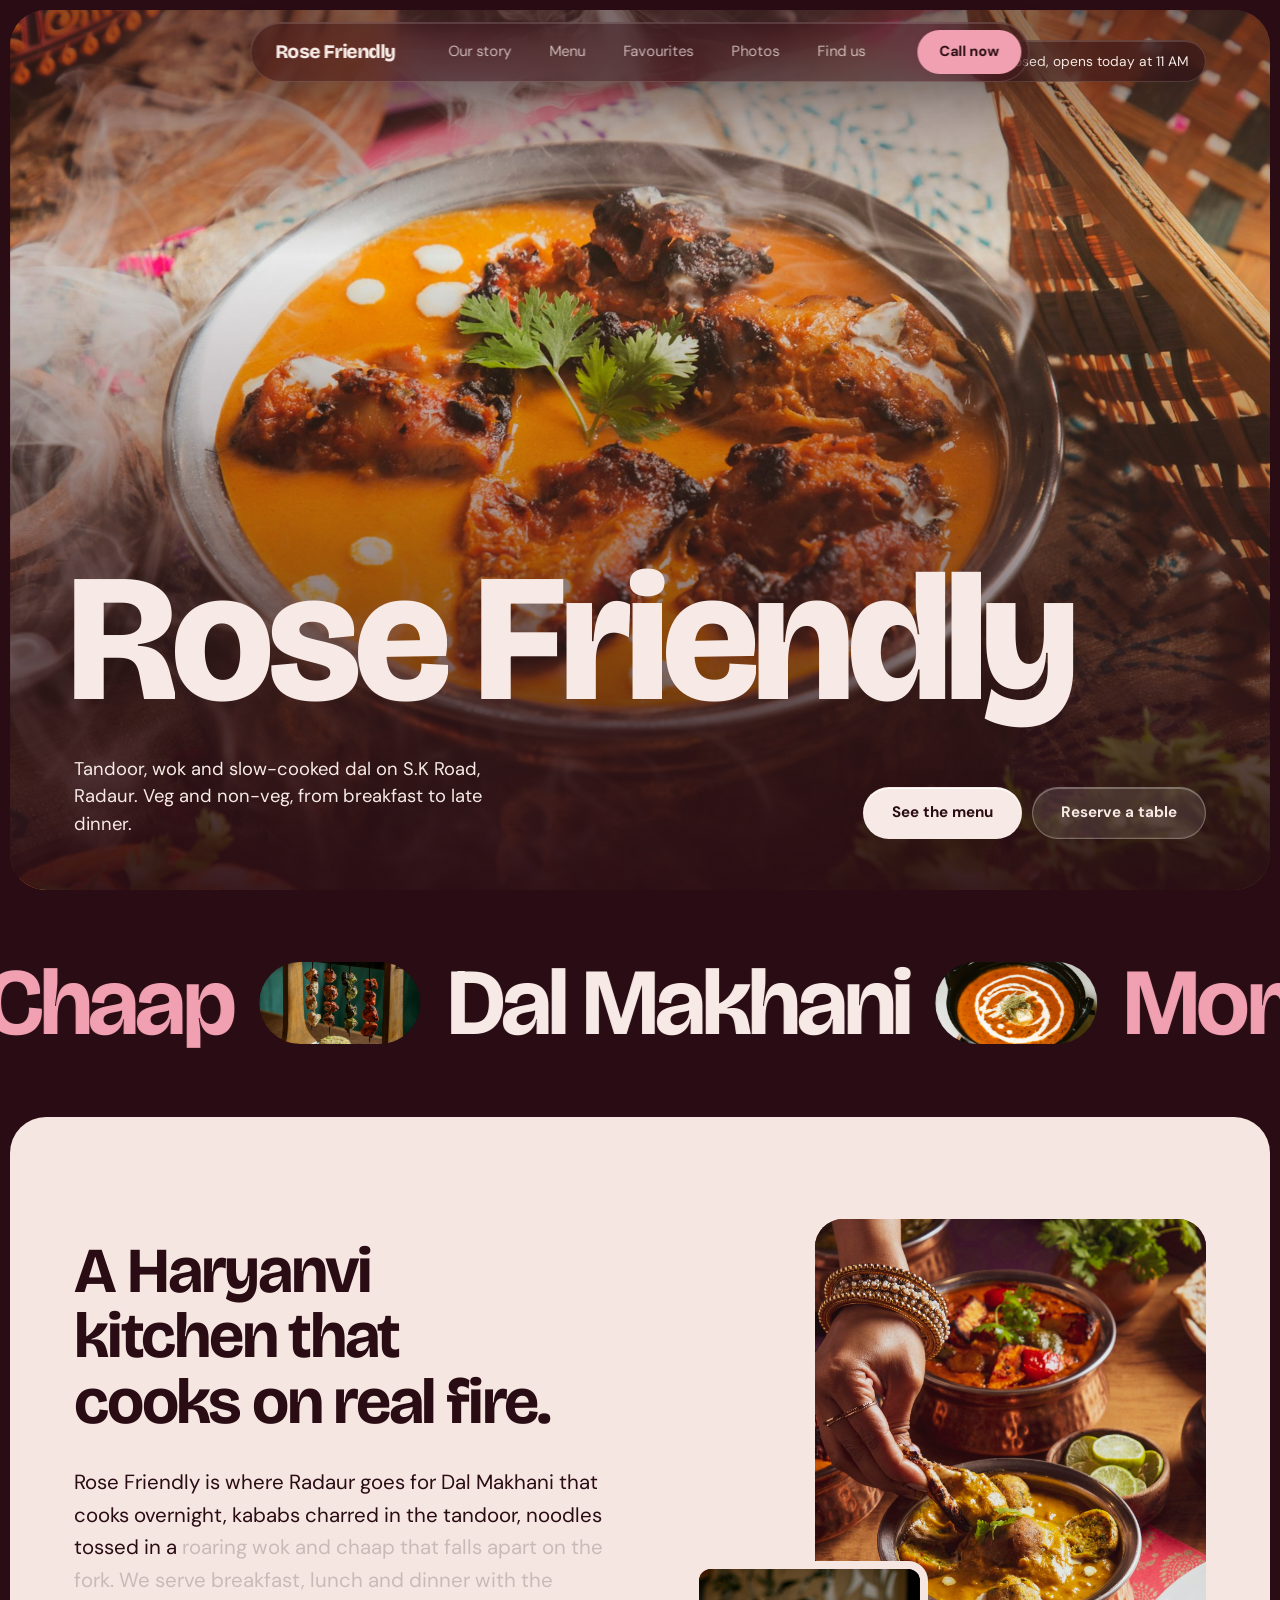
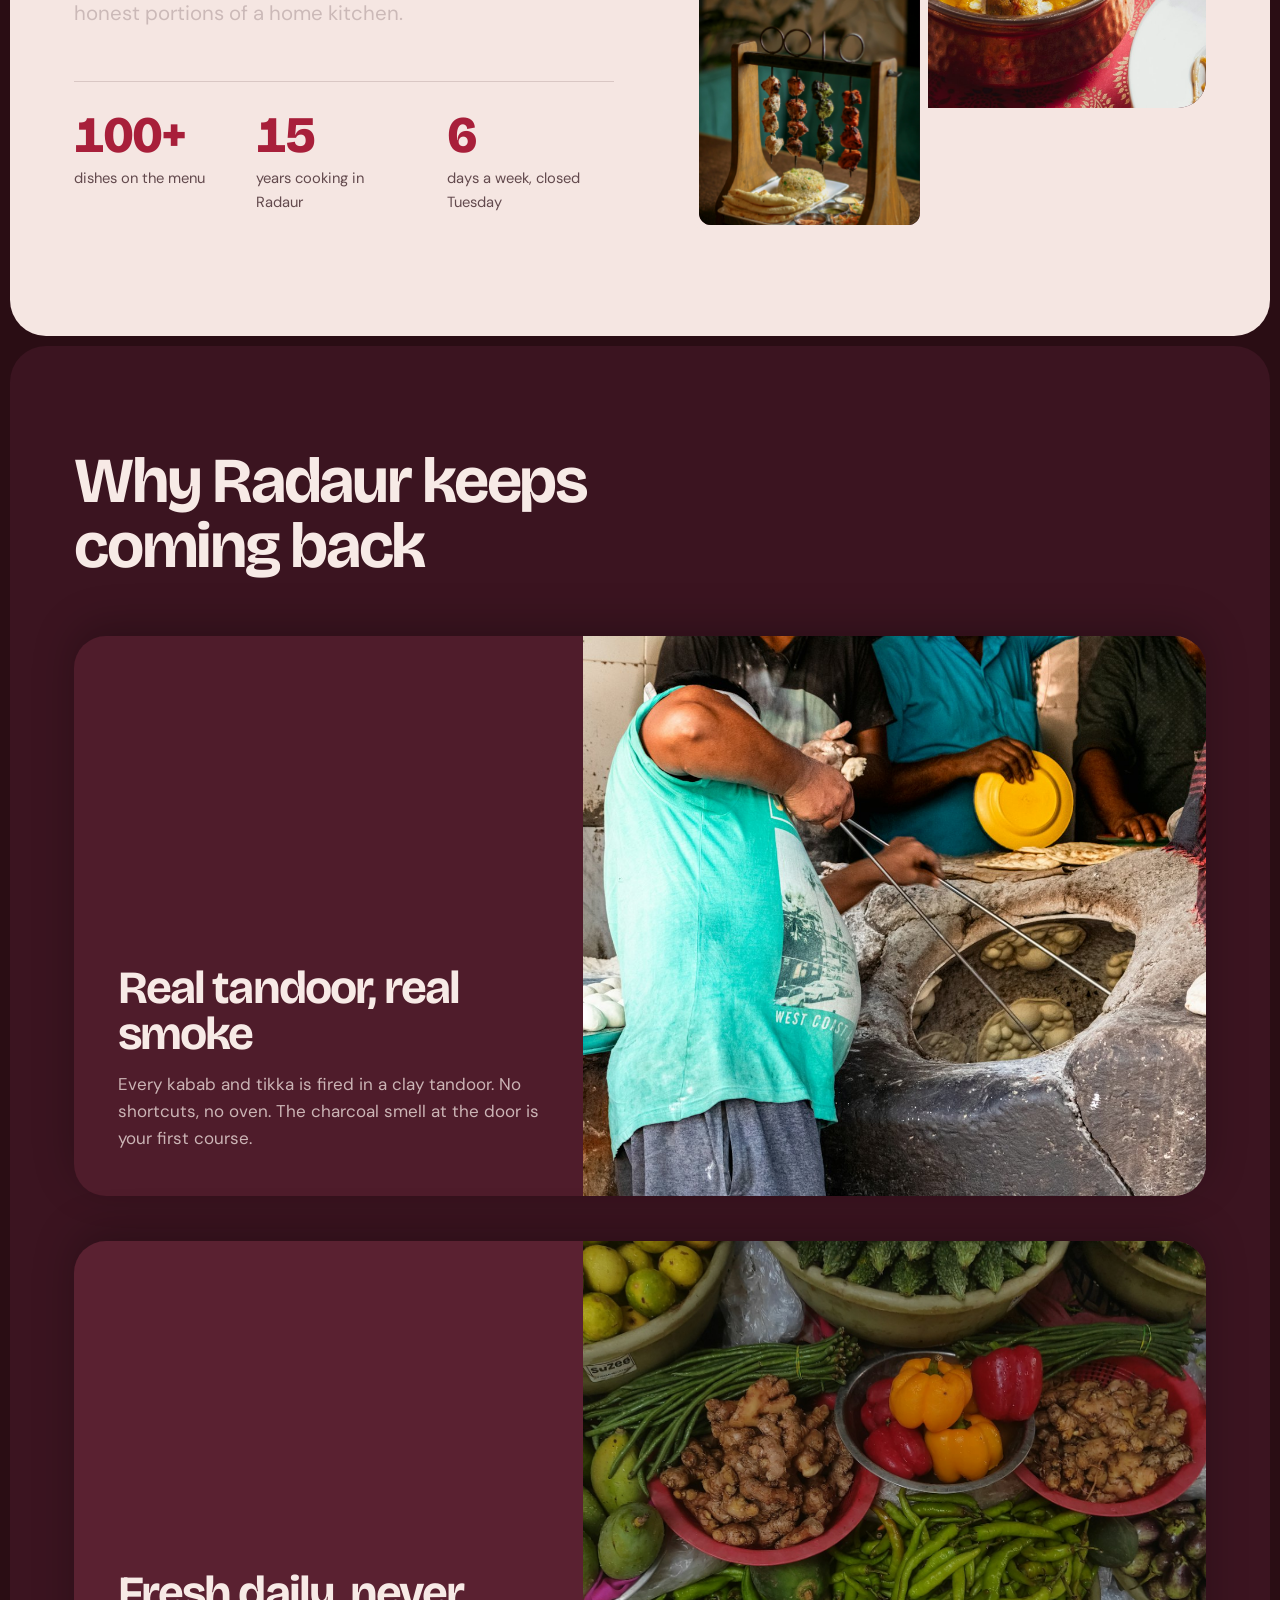
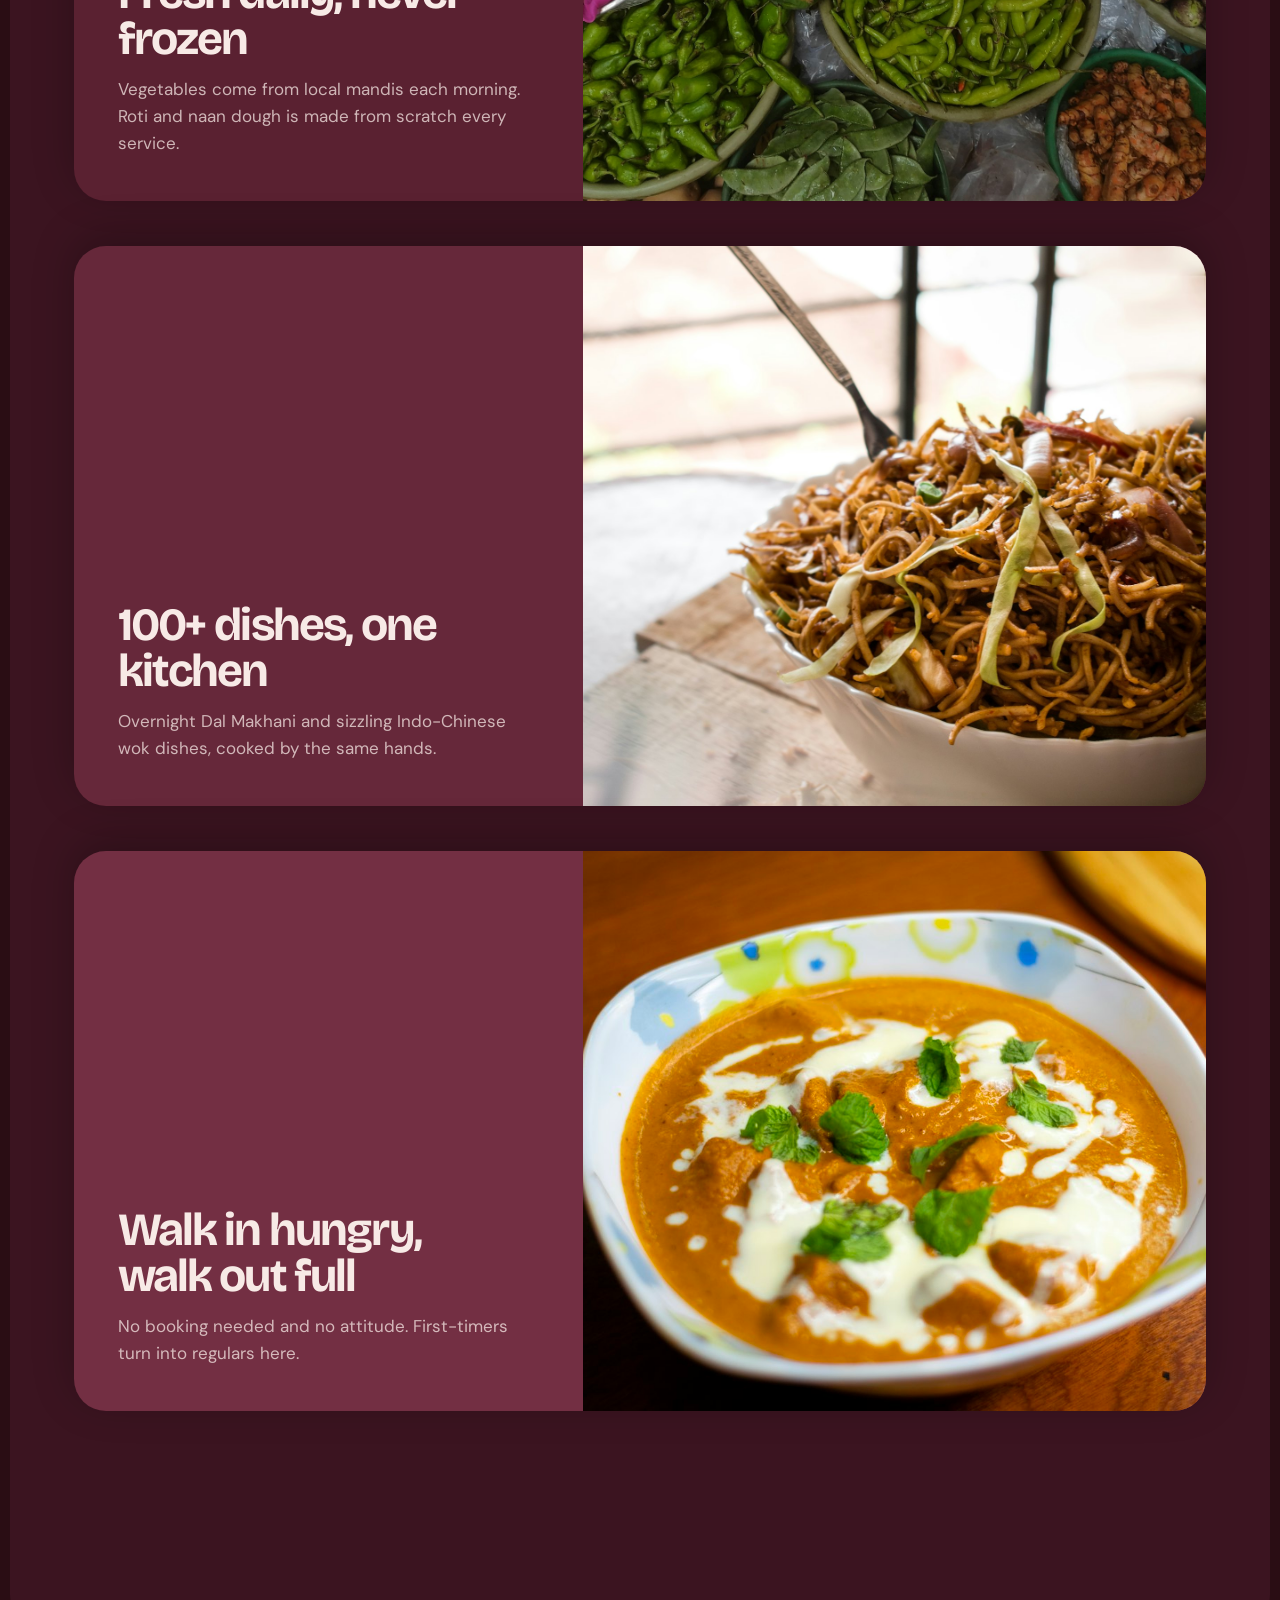
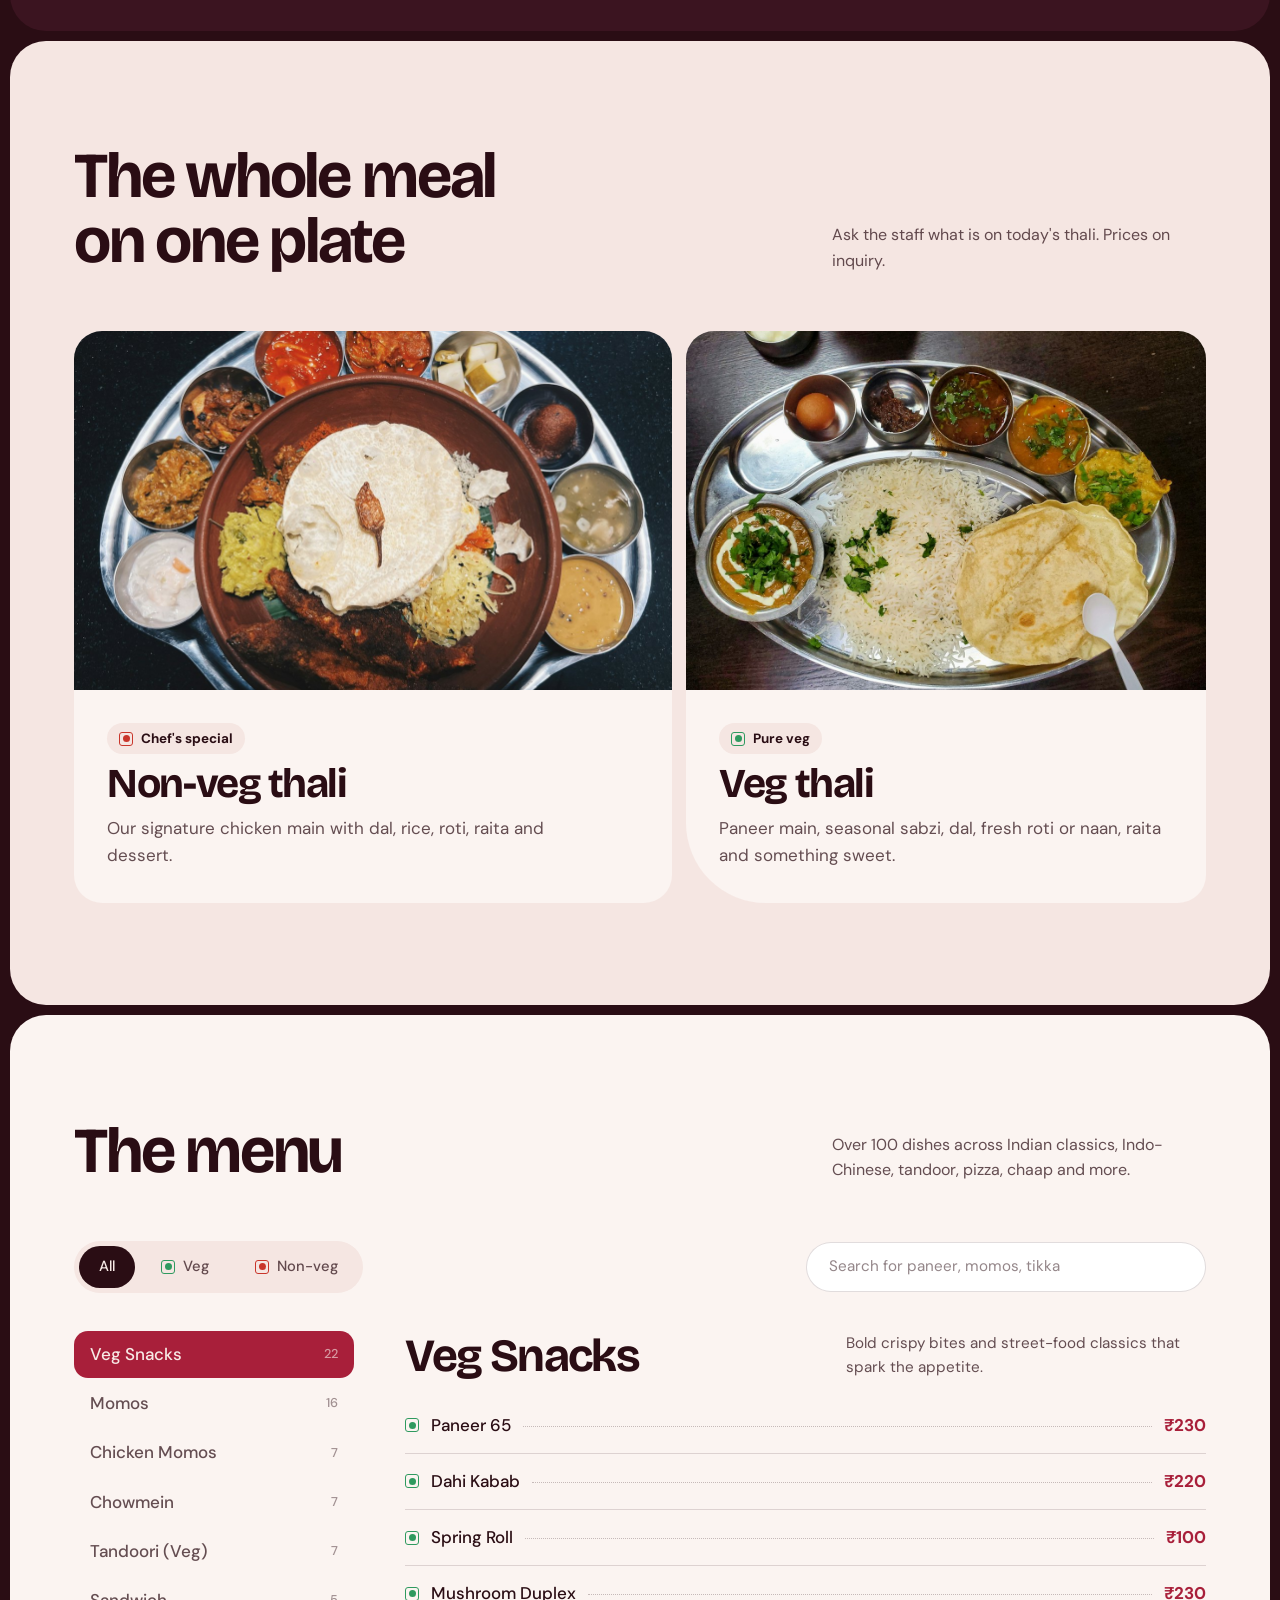
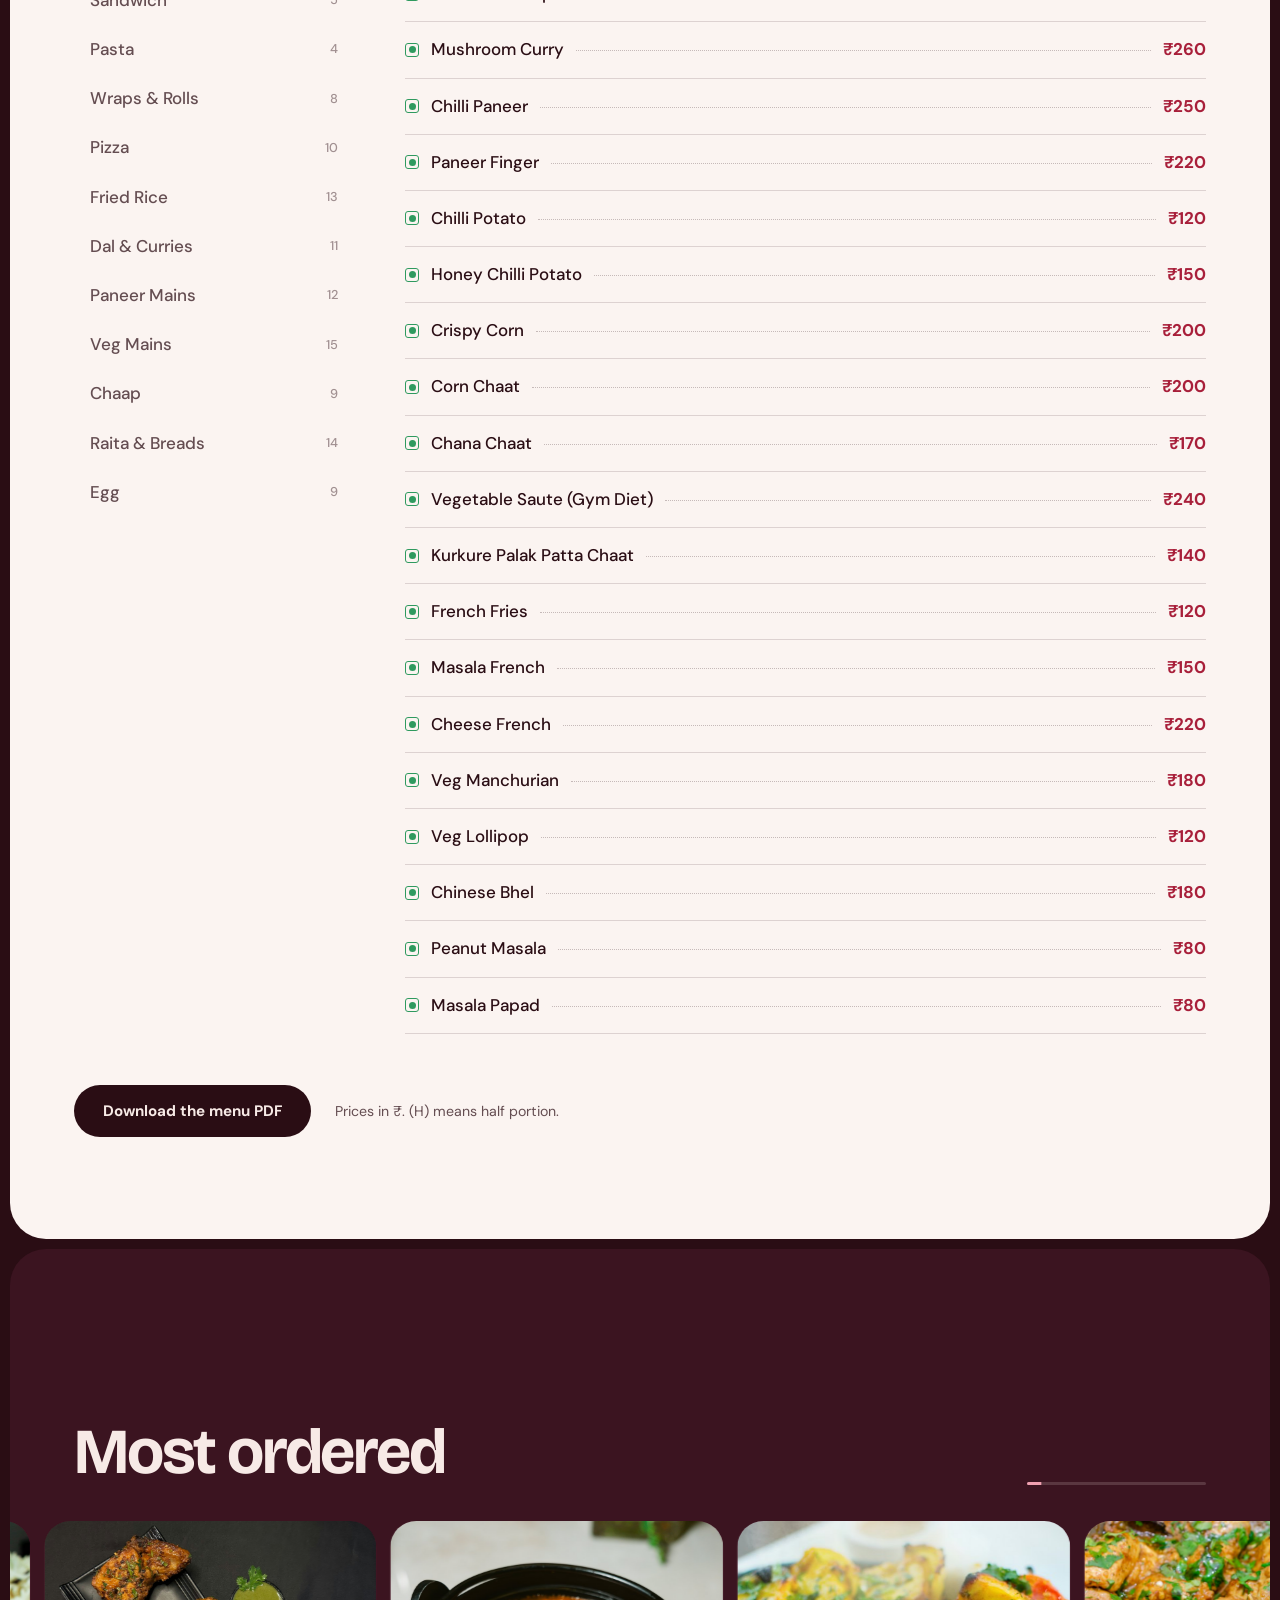
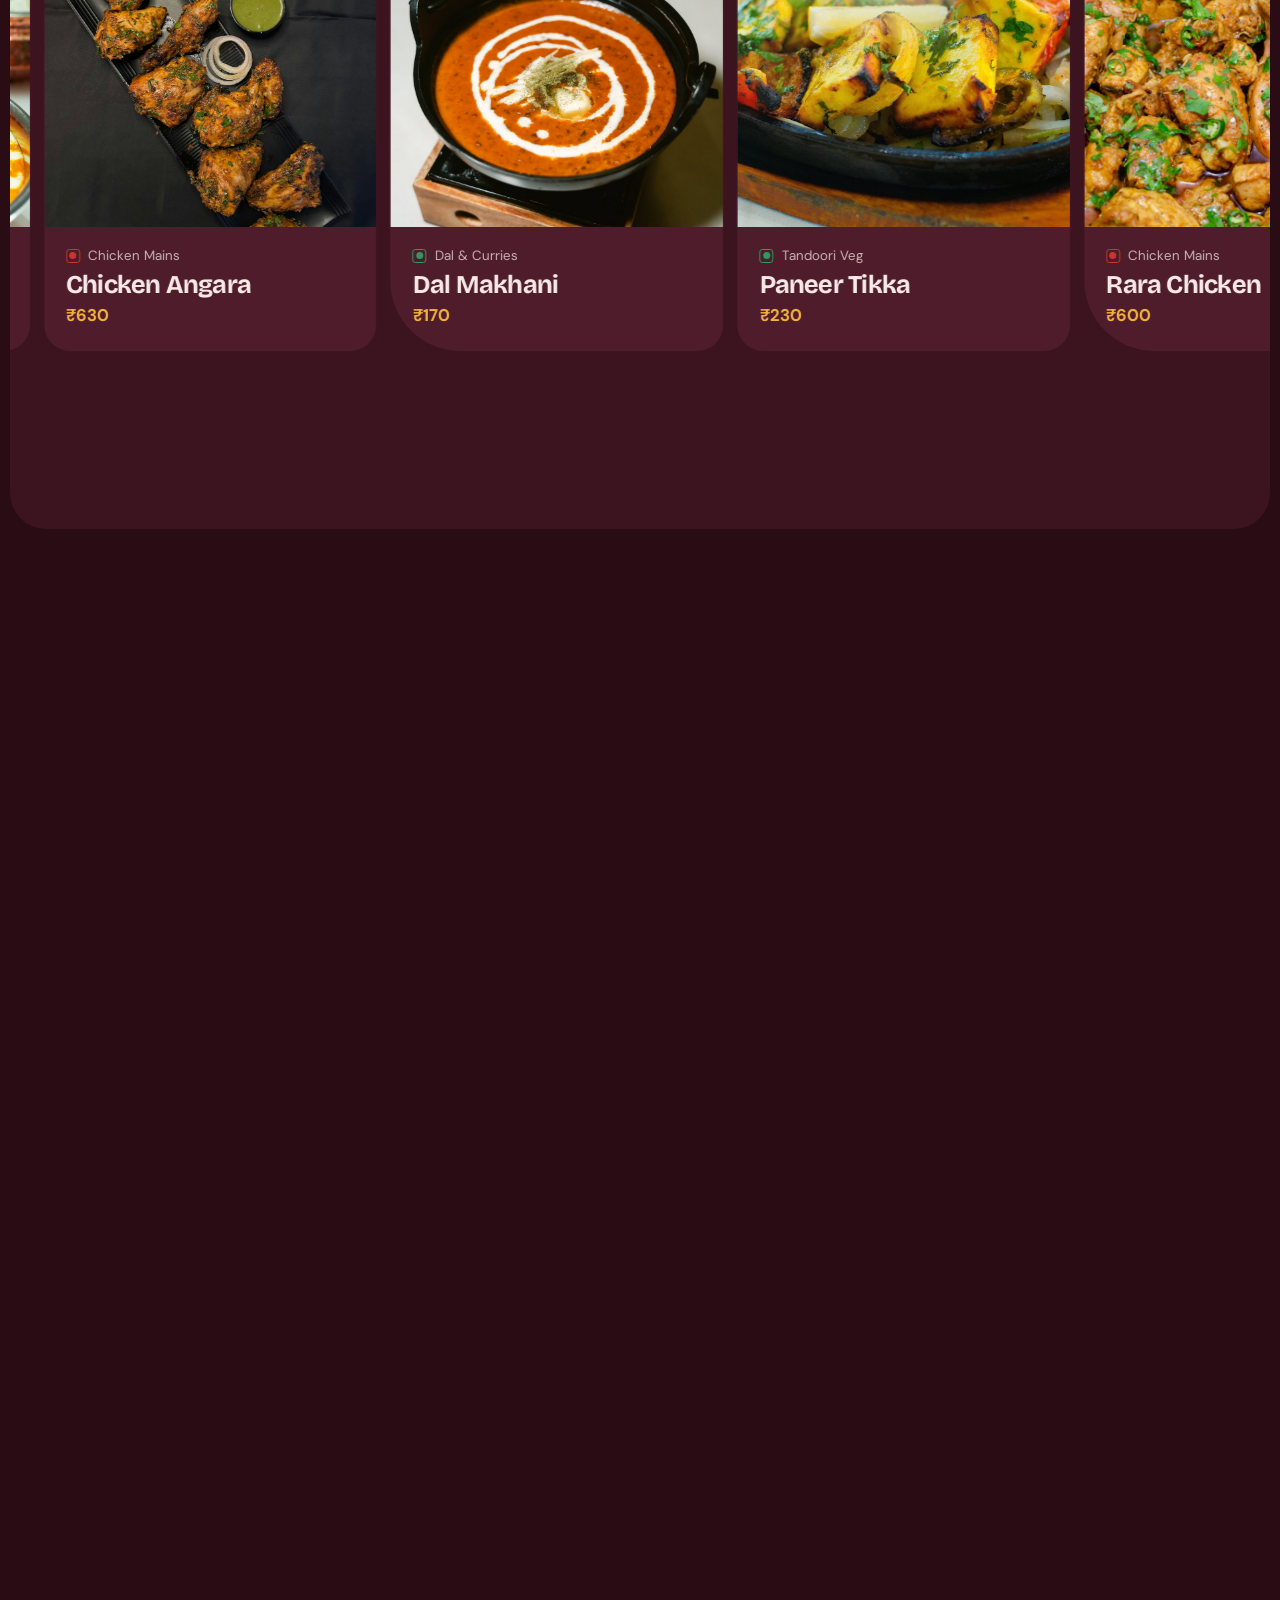
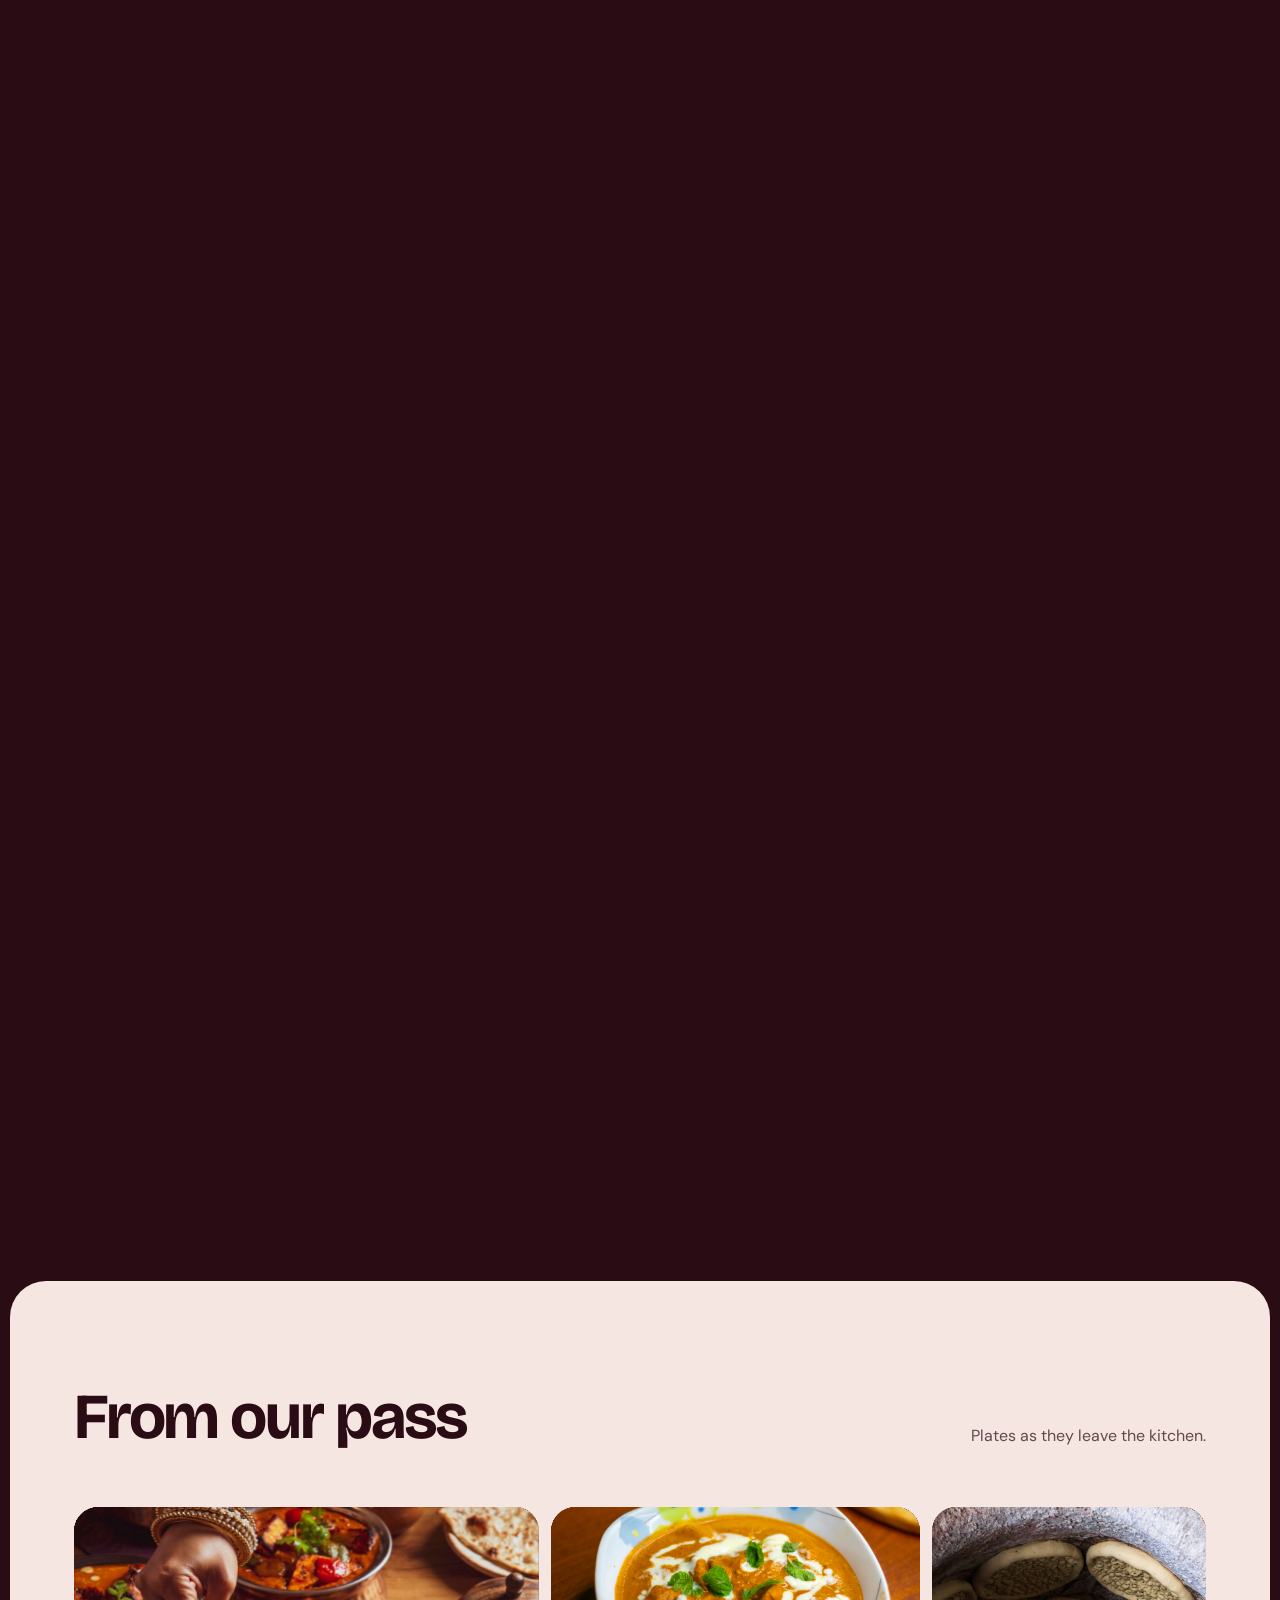
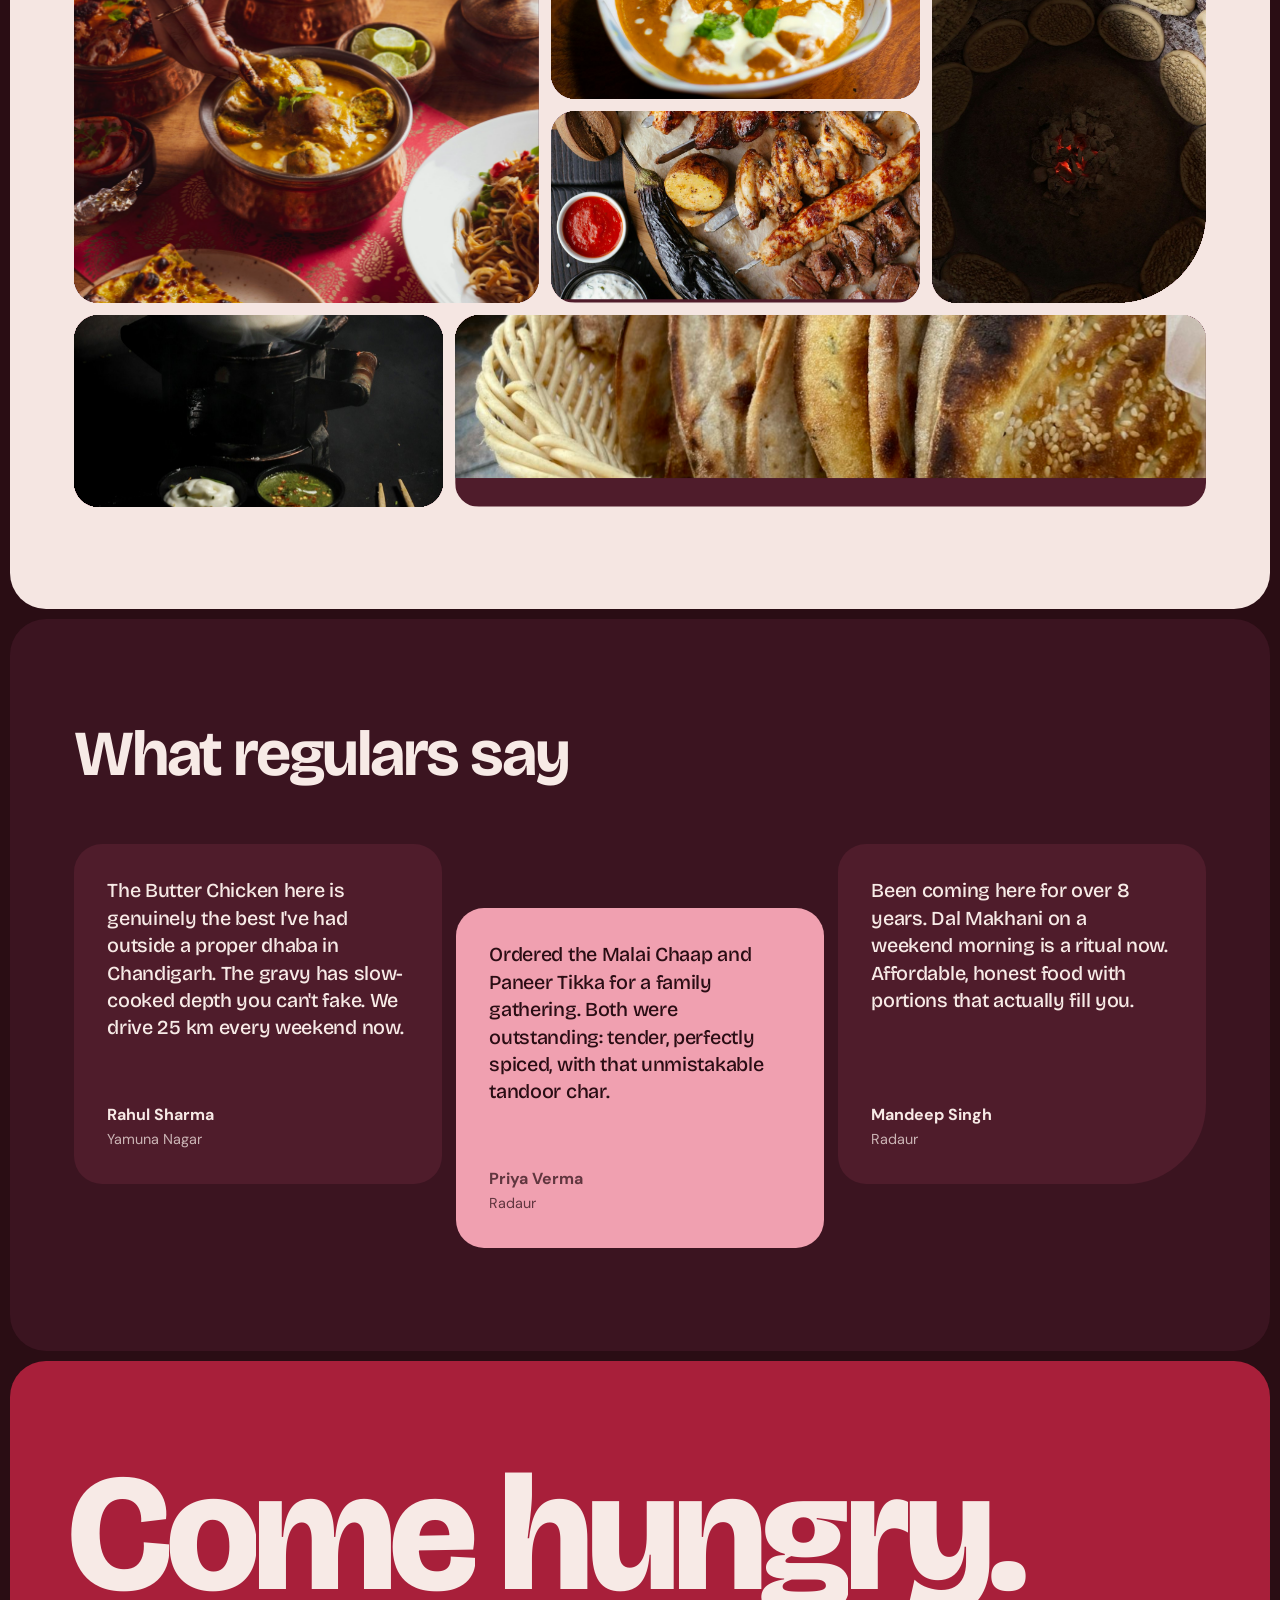
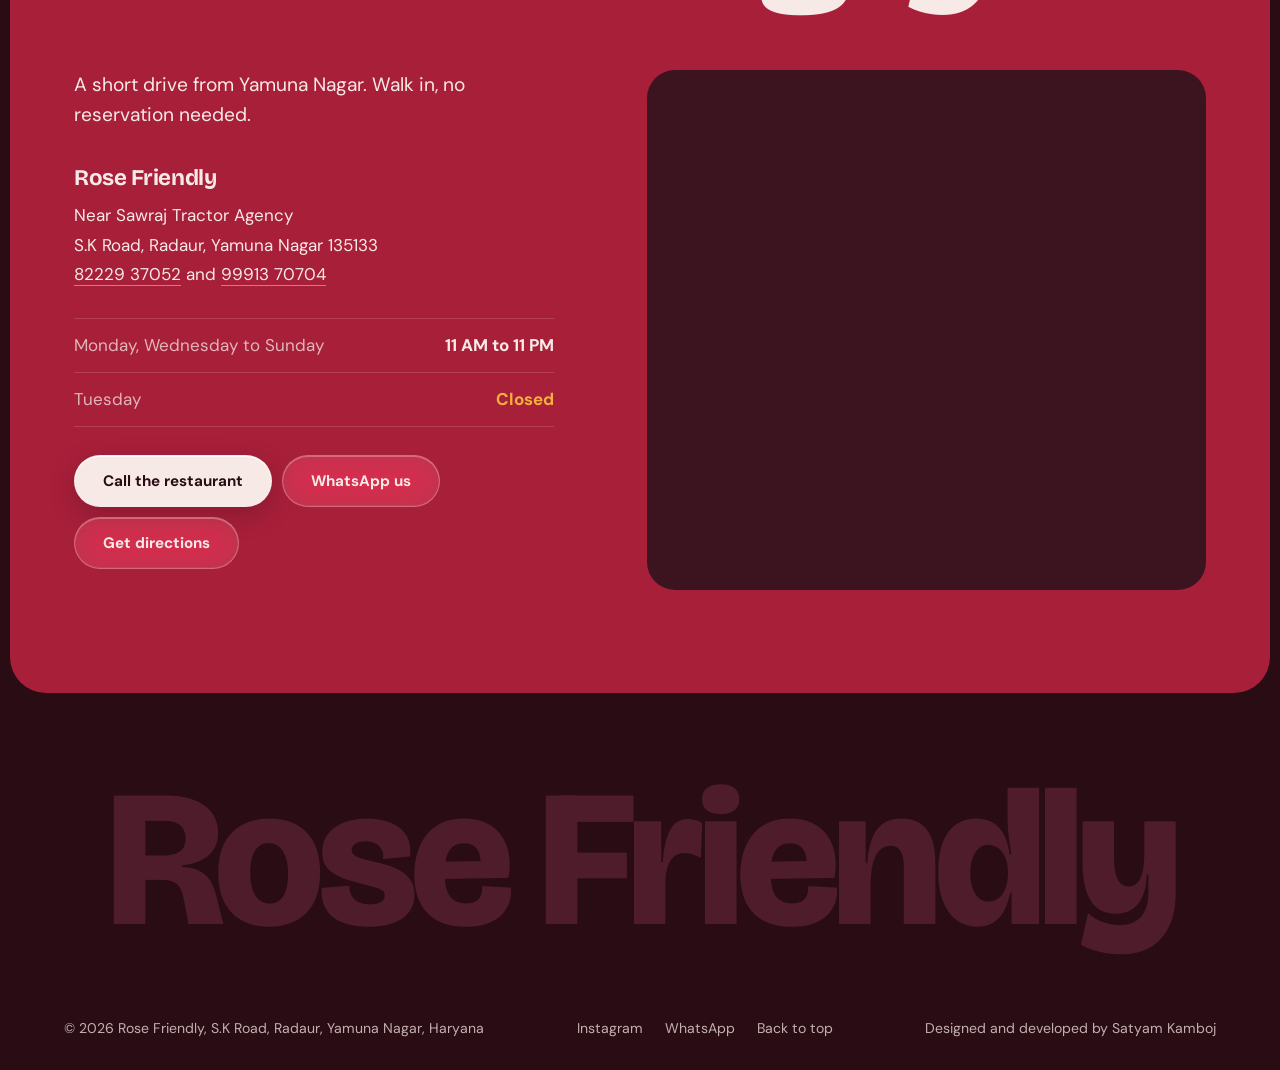
==== commit 6f60bb07: "Polish v3: motion pass, accurate local photos Blur-in headlines, intro curtain, hero slideshow, scru" ====
--- a/index.html
+++ b/index.html
@@ -7,7 +7,7 @@
   <meta name="description" content="Rose Friendly is a Veg & Non-Veg restaurant in Radaur, Yamuna Nagar. Tandoori, Indo-Chinese, chaap and North Indian mains for breakfast, lunch and dinner." />
   <meta property="og:title"       content="Rose Friendly, Radaur's Finest Restaurant" />
   <meta property="og:description" content="Veg & Non-Veg Indian cuisine, Indo-Chinese, Tandoori & Chaap. Open 11 AM to 11 PM, closed Tuesdays. S.K Road, Radaur, Yamuna Nagar." />
-  <meta property="og:image"       content="https://images.unsplash.com/photo-1585937421612-70a008356fbe?w=1200&auto=format&fit=crop&q=80" />
+  <meta property="og:image"       content="https://rosefriendly.netlify.app/img/food/hero-handi.jpg" />
   <meta property="og:type"        content="restaurant" />
   <meta name="twitter:card"       content="summary_large_image" />
   <link rel="icon" type="image/png" sizes="48x48" href="img/favicon-48.png" />
@@ -41,22 +41,23 @@
     "currenciesAccepted": "INR",
     "paymentAccepted": "Cash, UPI",
     "hasMenu": "https://rosefriendly.netlify.app/menu.pdf",
-    "image": "https://images.unsplash.com/photo-1585937421612-70a008356fbe?w=1200&auto=format&fit=crop&q=80",
+    "image": "https://rosefriendly.netlify.app/img/food/hero-handi.jpg",
     "sameAs": ["https://www.instagram.com/rose_friendly_restaurant/"]
   }
   </script>
   <link rel="preconnect" href="https://fonts.googleapis.com" />
   <link rel="preconnect" href="https://fonts.gstatic.com" crossorigin />
-  <link rel="preconnect" href="https://images.unsplash.com" crossorigin />
-  <link href="https://fonts.googleapis.com/css2?family=Bricolage+Grotesque:opsz,wght@12..96,400;12..96,600;12..96,700;12..96,800&family=DM+Sans:ital,opsz,wght@0,9..40,400;0,9..40,500;0,9..40,700;1,9..40,400&display=swap" rel="stylesheet" />
-  <link rel="preload" as="image" href="https://images.unsplash.com/photo-1585937421612-70a008356fbe?w=1800&auto=format&fit=crop&q=70" />
+    <link href="https://fonts.googleapis.com/css2?family=Bricolage+Grotesque:opsz,wght@12..96,400;12..96,600;12..96,700;12..96,800&family=DM+Sans:ital,opsz,wght@0,9..40,400;0,9..40,500;0,9..40,700;1,9..40,400&display=swap" rel="stylesheet" />
+  <link rel="preload" as="image" href="img/food/hero-handi.jpg" />
   <link rel="stylesheet" href="css/style.css" />
-  <script>document.documentElement.classList.add('js')</script>
+  <script>document.documentElement.classList.add('js');setTimeout(function(){if(!window.__rf){document.documentElement.classList.add('ready','force')}},3500)</script>
 </head>
 <body>
 
 <a class="skip" href="#menu">Skip to menu</a>
+<div id="intro" aria-hidden="true"><span>Rose Friendly</span></div>
 <div id="dish-preview" aria-hidden="true"><img id="dish-img" alt="" /></div>
+<div id="progress" aria-hidden="true"></div>
 
 <!-- Nav -->
 <header id="nav">
@@ -85,61 +86,68 @@
 
 <!-- HERO -->
 <section id="hero" aria-label="Rose Friendly">
-  <img id="hero-img" class="hero-img" src="https://images.unsplash.com/photo-1585937421612-70a008356fbe?w=1800&auto=format&fit=crop&q=70" alt="A spread of North Indian curries, rice and bread" fetchpriority="high" />
+  <div class="hero-media" aria-hidden="true">
+    <img class="slide on" src="img/food/hero-handi.jpg" alt="" fetchpriority="high" />
+    <img class="slide" src="img/food/hero-spread.jpg" alt="" />
+    <img class="slide" src="img/food/hero-tikka.jpg" alt="" />
+  </div>
   <div class="hero-veil" aria-hidden="true"></div>
 
   <div class="status" id="status"><i class="status-dot"></i><span id="status-text">Open 11 AM to 11 PM, closed Tuesdays</span></div>
 
   <div class="hero-body">
-    <h1 class="hero-title"><span>Rose</span> <span>Friendly</span></h1>
+    <h1 class="hero-title" data-split="chars">Rose Friendly</h1>
     <div class="hero-row">
       <p class="hero-lede">Tandoor, wok and slow-cooked dal on S.K Road, Radaur. Veg and non-veg, from breakfast to late dinner.</p>
       <div class="hero-cta">
-        <a href="#menu" class="btn btn-light">See the menu</a>
-        <a href="tel:+918222937052" class="btn btn-line">Reserve a table</a>
-      </div>
-    </div>
-  </div>
-</section>
+        <a href="#menu" class="btn btn-light magnetic">See the menu</a>
+        <a href="tel:+918222937052" class="btn btn-glass magnetic">Reserve a table</a>
+      </div>
+    </div>
+  </div>
+</section>
+
+<!-- MARQUEE -->
+<section class="marquee" aria-hidden="true"><div class="mq-track" id="mq"></div></section>
 
 <!-- ABOUT -->
 <section id="about" class="sheet sheet-light" aria-label="Our story">
   <div class="about-grid">
     <div class="about-copy">
-      <h2 class="h2">A Haryanvi kitchen that cooks on real fire.</h2>
-      <p class="about-text">Rose Friendly is where Radaur goes for Dal Makhani that cooks overnight, kababs charred in the tandoor, noodles tossed in a roaring wok and chaap that falls apart on the fork. We serve breakfast, lunch and dinner with the honest portions of a home kitchen.</p>
+      <h2 class="h2" data-split="words">A Haryanvi kitchen that cooks on real fire.</h2>
+      <p class="scrub" id="scrub">Rose Friendly is where Radaur goes for Dal Makhani that cooks overnight, kababs charred in the tandoor, noodles tossed in a roaring wok and chaap that falls apart on the fork. We serve breakfast, lunch and dinner with the honest portions of a home kitchen.</p>
       <dl class="facts">
-        <div><dt>100+</dt><dd>dishes on the menu</dd></div>
-        <div><dt>15</dt><dd>years cooking in Radaur</dd></div>
-        <div><dt>6</dt><dd>days a week, closed Tuesday</dd></div>
+        <div><dt><span data-count="100">100</span>+</dt><dd>dishes on the menu</dd></div>
+        <div><dt><span data-count="15">15</span></dt><dd>years cooking in Radaur</dd></div>
+        <div><dt><span data-count="6">6</span></dt><dd>days a week, closed Tuesday</dd></div>
       </dl>
     </div>
     <div class="about-media">
-      <figure class="reveal img-a"><img src="https://images.unsplash.com/photo-1603894584373-5ac82b2ae398?w=900&auto=format&fit=crop&q=70" alt="Butter chicken in a copper bowl" loading="lazy" /></figure>
-      <figure class="reveal img-b"><img src="https://images.unsplash.com/photo-1599487488170-d11ec9c172f0?w=600&auto=format&fit=crop&q=70" alt="Tandoori chicken tikka" loading="lazy" /></figure>
-    </div>
-  </div>
-</section>
-
-<!-- WHY -->
+      <figure class="reveal par img-a"><img src="img/food/hero-spread.jpg" alt="A hand reaching into a copper handi on a table laid with curries and noodles" loading="lazy" /></figure>
+      <figure class="reveal par img-b"><img src="img/food/skewers.jpg" alt="Tandoori skewers of chicken and tikka on a stand with rice and bread" loading="lazy" /></figure>
+    </div>
+  </div>
+</section>
+
+<!-- WHY: sticky stack -->
 <section id="why" class="sheet sheet-dark" aria-label="What makes us different">
-  <h2 class="h2 sec-title">Why Radaur keeps coming back</h2>
-  <div class="bento">
-    <article class="tile t1 reveal">
-      <img src="https://images.unsplash.com/photo-1599487488170-d11ec9c172f0?w=1200&auto=format&fit=crop&q=70" alt="Chicken tikka from the tandoor" loading="lazy" />
-      <div class="tile-text"><h3>Real tandoor, real smoke</h3><p>Every kabab and tikka is fired in a clay tandoor. No shortcuts, no oven. The charcoal smell at the door is your first course.</p></div>
-    </article>
-    <article class="tile t2 reveal">
-      <img src="https://images.unsplash.com/photo-1567337710282-00832b415979?w=900&auto=format&fit=crop&q=70" alt="Fresh paneer starters" loading="lazy" />
-      <div class="tile-text"><h3>Fresh daily, never frozen</h3><p>Vegetables come from local mandis each morning. Roti and naan dough is made from scratch every service.</p></div>
-    </article>
-    <article class="tile t3 reveal">
-      <img src="https://images.unsplash.com/photo-1585032226651-759b368d7246?w=900&auto=format&fit=crop&q=70" alt="Hakka noodles with chopsticks" loading="lazy" />
-      <div class="tile-text"><h3>100+ dishes, one kitchen</h3><p>Overnight Dal Makhani and sizzling Indo-Chinese wok dishes, cooked by the same hands.</p></div>
-    </article>
-    <article class="tile t4 reveal">
-      <img src="https://images.unsplash.com/photo-1585937421612-70a008356fbe?w=1200&auto=format&fit=crop&q=70" alt="Table spread of Indian curries" loading="lazy" />
-      <div class="tile-text"><h3>Walk in hungry, walk out full</h3><p>No booking needed and no attitude. First-timers turn into regulars here.</p></div>
+  <h2 class="h2 sec-title" data-split="words">Why Radaur keeps coming back</h2>
+  <div class="stack" id="stack">
+    <article class="card">
+      <div class="card-text"><h3>Real tandoor, real smoke</h3><p>Every kabab and tikka is fired in a clay tandoor. No shortcuts, no oven. The charcoal smell at the door is your first course.</p></div>
+      <div class="card-img"><img src="img/food/tandoor.jpg" alt="A cook baking bread in a clay tandoor" loading="lazy" /></div>
+    </article>
+    <article class="card">
+      <div class="card-text"><h3>Fresh daily, never frozen</h3><p>Vegetables come from local mandis each morning. Roti and naan dough is made from scratch every service.</p></div>
+      <div class="card-img"><img src="img/food/market.jpg" alt="Fresh chillies, peppers and vegetables at a market" loading="lazy" /></div>
+    </article>
+    <article class="card">
+      <div class="card-text"><h3>100+ dishes, one kitchen</h3><p>Overnight Dal Makhani and sizzling Indo-Chinese wok dishes, cooked by the same hands.</p></div>
+      <div class="card-img"><img src="img/food/noodles.jpg" alt="A bowl of chowmein with chopsticks" loading="lazy" /></div>
+    </article>
+    <article class="card">
+      <div class="card-text"><h3>Walk in hungry, walk out full</h3><p>No booking needed and no attitude. First-timers turn into regulars here.</p></div>
+      <div class="card-img"><img src="img/food/butter-chicken.jpg" alt="Creamy butter chicken in a bowl with herbs" loading="lazy" /></div>
     </article>
   </div>
 </section>
@@ -147,12 +155,12 @@
 <!-- THALI -->
 <section id="thali" class="sheet sheet-light" aria-label="Thali">
   <div class="sec-head">
-    <h2 class="h2">The whole meal on one plate</h2>
+    <h2 class="h2" data-split="words">The whole meal on one plate</h2>
     <p class="sec-note">Ask the staff what is on today's thali. Prices on inquiry.</p>
   </div>
   <div class="thali-grid">
     <article class="thali">
-      <div class="thali-img"><img src="https://images.unsplash.com/photo-1603894584373-5ac82b2ae398?w=900&auto=format&fit=crop&q=70" alt="Non-veg thali" loading="lazy" /></div>
+      <div class="thali-img"><img src="img/food/thali-nonveg.jpg" alt="A steel thali with curries, fried fish and flatbread" loading="lazy" /></div>
       <div class="thali-body">
         <span class="tag"><i class="vm nonveg"></i> Chef's special</span>
         <h3>Non-veg thali</h3>
@@ -160,7 +168,7 @@
       </div>
     </article>
     <article class="thali">
-      <div class="thali-img"><img src="https://images.unsplash.com/photo-1565557623262-b51c2513a641?w=900&auto=format&fit=crop&q=70" alt="Veg thali" loading="lazy" /></div>
+      <div class="thali-img"><img src="img/food/thali-veg.jpg" alt="A steel thali with dal makhani, rice, roti and sides" loading="lazy" /></div>
       <div class="thali-body">
         <span class="tag"><i class="vm veg"></i> Pure veg</span>
         <h3>Veg thali</h3>
@@ -173,7 +181,7 @@
 <!-- MENU -->
 <section id="menu" class="sheet sheet-paper" aria-label="Full menu">
   <div class="sec-head">
-    <h2 class="h2">The menu</h2>
+    <h2 class="h2" data-split="words">The menu</h2>
     <p class="sec-note">Over 100 dishes across Indian classics, Indo-Chinese, tandoor, pizza, chaap and more.</p>
   </div>
 
@@ -195,42 +203,43 @@
   </div>
 
   <div class="pdf-row">
-    <a href="menu.pdf" download class="btn btn-dark" id="pdf-btn">Download the menu PDF</a>
+    <a href="menu.pdf" download class="btn btn-dark magnetic" id="pdf-btn">Download the menu PDF</a>
     <small>Prices in ₹. (H) means half portion.</small>
   </div>
 </section>
 
-<!-- SIGNATURES -->
-<section id="signatures" class="sheet sheet-dark" aria-label="Most ordered dishes">
-  <div class="sec-head">
-    <h2 class="h2">Most ordered</h2>
-    <div class="arrows">
-      <button id="sig-prev" class="arrow" aria-label="Previous dishes">&larr;</button>
-      <button id="sig-next" class="arrow" aria-label="Next dishes">&rarr;</button>
-    </div>
-  </div>
-  <div class="sig-track" id="sigs" tabindex="0" aria-label="Most ordered dishes, scroll sideways"></div>
+<!-- SIGNATURES: pinned horizontal scroll -->
+<section id="signatures" aria-label="Most ordered dishes">
+  <div class="hs-pin" id="hs">
+    <div class="hs-sticky sheet sheet-dark">
+      <div class="hs-head">
+        <h2 class="h2" data-split="words">Most ordered</h2>
+        <div class="hs-meta"><div class="hs-bar"><i id="hs-bar"></i></div><div class="arrows"><button id="sig-prev" class="arrow" aria-label="Previous dishes">&larr;</button><button id="sig-next" class="arrow" aria-label="Next dishes">&rarr;</button></div></div>
+      </div>
+      <div class="sig-track" id="sigs" tabindex="0" aria-label="Most ordered dishes"></div>
+    </div>
+  </div>
 </section>
 
 <!-- GALLERY -->
 <section id="gallery" class="sheet sheet-light" aria-label="Photos">
   <div class="sec-head">
-    <h2 class="h2">From our pass</h2>
+    <h2 class="h2" data-split="words">From our pass</h2>
     <p class="sec-note">Plates as they leave the kitchen.</p>
   </div>
   <div class="gal">
-    <figure class="reveal g1"><img src="https://images.unsplash.com/photo-1585937421612-70a008356fbe?w=1000&auto=format&fit=crop&q=70" alt="Indian feast" loading="lazy" /><figcaption>Indian feast</figcaption></figure>
-    <figure class="reveal g2"><img src="https://images.unsplash.com/photo-1603894584373-5ac82b2ae398?w=800&auto=format&fit=crop&q=70" alt="Butter chicken" loading="lazy" /><figcaption>Butter chicken</figcaption></figure>
-    <figure class="reveal g3"><img src="https://images.unsplash.com/photo-1567337710282-00832b415979?w=700&auto=format&fit=crop&q=70" alt="Veg starters" loading="lazy" /><figcaption>Veg starters</figcaption></figure>
-    <figure class="reveal g4"><img src="https://images.unsplash.com/photo-1599487488170-d11ec9c172f0?w=800&auto=format&fit=crop&q=70" alt="Chicken tikka" loading="lazy" /><figcaption>Chicken tikka</figcaption></figure>
-    <figure class="reveal g5"><img src="https://images.unsplash.com/photo-1534422298391-e4f8c172dddb?w=1000&auto=format&fit=crop&q=70" alt="Momos" loading="lazy" /><figcaption>Momos</figcaption></figure>
-    <figure class="reveal g6"><img src="https://images.unsplash.com/photo-1585032226651-759b368d7246?w=1000&auto=format&fit=crop&q=70" alt="Hakka noodles" loading="lazy" /><figcaption>Hakka noodles</figcaption></figure>
+    <figure class="reveal par g1"><img src="img/food/hero-spread.jpg" alt="Table spread of curries and noodles" loading="lazy" /><figcaption>The full spread</figcaption></figure>
+    <figure class="reveal par g2"><img src="img/food/butter-chicken.jpg" alt="Butter chicken" loading="lazy" /><figcaption>Butter chicken</figcaption></figure>
+    <figure class="reveal par g3"><img src="img/food/tandoor-inside.jpg" alt="Looking into a tandoor with bread baking on the walls" loading="lazy" /><figcaption>Inside the tandoor</figcaption></figure>
+    <figure class="reveal par g4"><img src="img/food/mixed-grill.jpg" alt="Mixed tandoori grill" loading="lazy" /><figcaption>Tandoori grill</figcaption></figure>
+    <figure class="reveal par g5"><img src="img/food/momos-steamer.jpg" alt="Momos steaming in a pot" loading="lazy" /><figcaption>Steamed momos</figcaption></figure>
+    <figure class="reveal par g6"><img src="img/food/naan-basket.jpg" alt="A basket of fresh tandoori bread" loading="lazy" /><figcaption>Fresh from the tandoor</figcaption></figure>
   </div>
 </section>
 
 <!-- REVIEWS -->
 <section id="reviews" class="sheet sheet-dark" aria-label="Customer reviews">
-  <h2 class="h2 sec-title">What regulars say</h2>
+  <h2 class="h2 sec-title" data-split="words">What regulars say</h2>
   <div class="quotes">
     <figure class="quote">
       <blockquote>The Butter Chicken here is genuinely the best I've had outside a proper dhaba in Chandigarh. The gravy has slow-cooked depth you can't fake. We drive 25 km every weekend now.</blockquote>
@@ -249,7 +258,7 @@
 
 <!-- VISIT -->
 <section id="visit" class="sheet sheet-rose" aria-label="Contact and location">
-  <h2 class="visit-title">Come hungry.</h2>
+  <h2 class="visit-title" data-split="chars">Come hungry.</h2>
   <div class="visit-grid">
     <div class="visit-info">
       <p class="lede">A short drive from Yamuna Nagar. Walk in, no reservation needed.</p>
@@ -263,9 +272,9 @@
         <div class="closed"><dt>Tuesday</dt><dd>Closed</dd></div>
       </dl>
       <div class="visit-cta">
-        <a href="tel:+918222937052" class="btn btn-light" id="btn-call">Call the restaurant</a>
-        <a href="https://wa.me/918222937052?text=Hello%20Rose%20Friendly!%20I%20would%20like%20to%20enquire%20about%20your%20menu." class="btn btn-line" id="btn-wa" target="_blank" rel="noopener noreferrer">WhatsApp us</a>
-        <a href="https://maps.google.com/?q=SK+Road+Radaur+Yamuna+Nagar+Haryana" class="btn btn-line" target="_blank" rel="noopener noreferrer">Get directions</a>
+        <a href="tel:+918222937052" class="btn btn-light magnetic" id="btn-call">Call the restaurant</a>
+        <a href="https://wa.me/918222937052?text=Hello%20Rose%20Friendly!%20I%20would%20like%20to%20enquire%20about%20your%20menu." class="btn btn-glass magnetic" id="btn-wa" target="_blank" rel="noopener noreferrer">WhatsApp us</a>
+        <a href="https://maps.google.com/?q=SK+Road+Radaur+Yamuna+Nagar+Haryana" class="btn btn-glass magnetic" target="_blank" rel="noopener noreferrer">Get directions</a>
       </div>
     </div>
     <div class="map">
@@ -277,7 +286,7 @@
 </main>
 
 <footer id="footer">
-  <div class="foot-word" aria-hidden="true">Rose Friendly</div>
+  <div class="foot-word" id="foot-word" aria-hidden="true">Rose Friendly</div>
   <div class="foot-row">
     <span>© 2026 Rose Friendly, S.K Road, Radaur, Yamuna Nagar, Haryana</span>
     <span class="foot-links">
--- a/css/style.css
+++ b/css/style.css
@@ -1,19 +1,21 @@
-/* Rose Friendly, v3 "Rose & Wine"
-   Stacked rounded sheets, wine / blush / madder palette, Bricolage Grotesque + DM Sans. */
+/* Rose Friendly, v3.1 "Rose & Wine"
+   Stacked rounded sheets, wine / blush / madder palette, Bricolage Grotesque + DM Sans.
+   Motion: blur-in headlines, scrubbed paragraph, sticky card stack, pinned horizontal rail,
+   image parallax, velocity marquee, liquid-glass controls. */
 
 :root{
-  --wine:#2A0D14;      /* page + hero shadow */
-  --claret:#3B1420;    /* dark sheets */
-  --claret2:#4F1C2B;   /* cards on dark sheets */
-  --blush:#F5E6E2;     /* light sheets */
-  --paper:#FBF4F1;     /* menu sheet */
-  --madder:#A81F3A;    /* closing block, accent on light */
-  --rose:#F0A0B0;      /* accent on dark */
-  --saffron:#F2B13C;   /* prices, status */
+  --wine:#2A0D14;
+  --claret:#3B1420;
+  --claret2:#4F1C2B;
+  --blush:#F5E6E2;
+  --paper:#FBF4F1;
+  --madder:#A81F3A;
+  --rose:#F0A0B0;
+  --saffron:#F2B13C;
   --ink:#2A0D14;
   --ink2:rgba(42,13,20,.72);
-  --on:#F7EAE6;        /* text on dark */
-  --on2:rgba(247,234,230,.72);
+  --on:#F7EAE6;
+  --on2:rgba(247,234,230,.74);
   --veg:#2F9A5F; --nonveg:#C9362B;
   --line-d:rgba(247,234,230,.16);
   --line-l:rgba(42,13,20,.14);
@@ -32,7 +34,7 @@
 button{font:inherit;color:inherit;background:none;border:0;cursor:pointer;padding:0}
 h1,h2,h3,p,figure,blockquote,dl,dd{margin:0}
 .sr{position:absolute;width:1px;height:1px;overflow:hidden;clip:rect(0 0 0 0)}
-.skip{position:fixed;left:12px;top:-60px;z-index:200;background:var(--blush);color:var(--ink);padding:10px 16px;border-radius:10px}
+.skip{position:fixed;left:12px;top:-60px;z-index:400;background:var(--blush);color:var(--ink);padding:10px 16px;border-radius:10px}
 .skip:focus{top:12px}
 :focus-visible{outline:2px solid var(--saffron);outline-offset:3px}
 
@@ -42,6 +44,13 @@
 .sec-head{display:flex;flex-wrap:wrap;align-items:flex-end;justify-content:space-between;gap:20px 48px;margin-bottom:clamp(32px,4.5vw,64px)}
 .sec-note{max-width:34ch;font-size:1rem}
 .sec-title{margin-bottom:clamp(32px,4.5vw,64px)}
+
+/* split text: each word / letter rises out of a mask and de-blurs */
+.sw{display:inline-block;overflow:hidden;vertical-align:top;padding:.04em .02em .16em;margin:-.04em -.02em -.16em}
+.si{display:inline-block;will-change:transform,filter}
+html.js [data-split] .si{transform:translateY(112%);filter:blur(12px);opacity:0;transition:transform 1.1s var(--ease),filter 1.1s var(--ease),opacity .9s var(--ease);transition-delay:calc(var(--i) * 55ms)}
+html.js [data-split].in .si{transform:none;filter:blur(0);opacity:1}
+html.js .hero-title[data-split].in .si{transition-delay:calc(var(--i) * 45ms + .2s)}
 
 /* ---------- Sheets ---------- */
 .sheet{margin:10px;padding:clamp(56px,8vw,120px) var(--gut);border-radius:var(--r-sheet);position:relative}
@@ -53,28 +62,40 @@
 .sheet-dark .sec-note{color:var(--on2)}
 .sheet-rose{background:var(--madder);color:var(--on)}
 
-/* ---------- Buttons ---------- */
-.btn{display:inline-flex;align-items:center;justify-content:center;min-height:52px;padding:0 28px;border-radius:999px;font-weight:700;font-size:.95rem;border:1.5px solid transparent;transition:background .35s var(--ease),color .35s var(--ease),border-color .35s,transform .35s var(--ease)}
-.btn:active{transform:scale(.97)}
-.btn-light{background:var(--on);color:var(--ink)}
+/* ---------- Buttons (liquid glass) ---------- */
+.btn{position:relative;display:inline-flex;align-items:center;justify-content:center;min-height:52px;padding:0 28px;border-radius:999px;font-weight:700;font-size:.95rem;border:1px solid transparent;overflow:hidden;isolation:isolate;transition:background .35s var(--ease),color .35s var(--ease),border-color .35s,transform .5s var(--ease)}
+.btn:active{scale:.97}
+.btn-light{background:var(--on);color:var(--ink);box-shadow:inset 0 1px 0 #fff,0 8px 24px rgba(42,13,20,.25)}
 .btn-light:hover{background:var(--saffron)}
-.btn-line{border-color:rgba(247,234,230,.5);color:var(--on)}
-.btn-line:hover{background:var(--on);color:var(--ink)}
+.btn-glass{background:rgba(247,234,230,.12);backdrop-filter:blur(16px) saturate(1.4);-webkit-backdrop-filter:blur(16px) saturate(1.4);border-color:rgba(247,234,230,.3);color:var(--on);box-shadow:inset 0 1px 0 rgba(255,255,255,.28),inset 0 -1px 0 rgba(255,255,255,.06)}
+.btn-glass:hover{background:var(--on);color:var(--ink)}
 .btn-dark{background:var(--ink);color:var(--on)}
 .btn-dark:hover{background:var(--madder)}
+.btn::after{content:"";position:absolute;inset:0;z-index:-1;background:linear-gradient(105deg,transparent 35%,rgba(255,255,255,.35) 50%,transparent 65%);transform:translateX(-120%);transition:transform .9s var(--ease)}
+.btn:hover::after{transform:translateX(120%)}
 
 /* veg / non-veg marks */
 .vm{display:inline-block;width:14px;height:14px;border:1.5px solid currentColor;border-radius:3px;position:relative;vertical-align:-2px;flex:none}
 .vm::after{content:"";position:absolute;inset:2.5px;border-radius:50%;background:currentColor}
 .vm.veg{color:var(--veg)} .vm.nonveg{color:var(--nonveg)}
 
+/* ---------- Intro curtain ---------- */
+#intro{position:fixed;inset:0;z-index:350;background:var(--wine);display:grid;place-items:center;transition:transform 1.1s var(--ease) .2s,visibility 0s 1.4s}
+#intro span{font-family:var(--display);font-weight:800;font-size:clamp(2.6rem,8vw,6rem);letter-spacing:-.04em;color:var(--on);animation:introIn 1s var(--ease) both}
+@keyframes introIn{from{opacity:0;filter:blur(14px);transform:translateY(24px)}to{opacity:1;filter:none;transform:none}}
+html.ready #intro{transform:translateY(-101%);visibility:hidden}
+html:not(.js) #intro,html.force #intro{display:none}
+#progress{position:fixed;left:0;top:0;height:3px;width:100%;background:var(--rose);transform-origin:0 50%;transform:scaleX(0);z-index:120}
+
 /* ---------- Nav ---------- */
-#nav{position:fixed;top:22px;left:50%;z-index:100;transform:translateX(-50%);display:flex;align-items:center;gap:clamp(16px,3vw,44px);padding:7px 7px 7px 24px;border-radius:999px;background:rgba(42,13,20,.55);backdrop-filter:blur(18px) saturate(1.3);-webkit-backdrop-filter:blur(18px) saturate(1.3);border:1px solid rgba(247,234,230,.14);transition:transform .6s var(--ease);max-width:calc(100vw - 24px);color:var(--on)}
+#nav{position:fixed;top:22px;left:50%;z-index:100;transform:translateX(-50%);display:flex;align-items:center;gap:clamp(16px,3vw,44px);padding:7px 7px 7px 24px;border-radius:999px;background:rgba(42,13,20,.5);backdrop-filter:blur(20px) saturate(1.5);-webkit-backdrop-filter:blur(20px) saturate(1.5);border:1px solid rgba(247,234,230,.16);box-shadow:inset 0 1px 0 rgba(255,255,255,.14),0 14px 40px rgba(0,0,0,.25);transition:transform .6s var(--ease);max-width:calc(100vw - 24px);color:var(--on)}
+html.js:not(.ready) #nav{transform:translate(-50%,-160%)}
 #nav.hide{transform:translate(-50%,-160%)}
 .nav-logo{font-family:var(--display);font-weight:800;font-size:1.2rem;letter-spacing:-.03em;white-space:nowrap}
-.nav-links{display:flex;gap:clamp(14px,2vw,28px);font-size:.92rem;color:var(--on2)}
-.nav-links a{white-space:nowrap;padding:8px 0;transition:color .25s}
+.nav-links{display:flex;gap:clamp(4px,.8vw,10px);font-size:.92rem;color:var(--on2)}
+.nav-links a{position:relative;white-space:nowrap;padding:8px 14px;border-radius:999px;transition:color .25s,background .35s}
 .nav-links a:hover{color:var(--on)}
+.nav-links a.on{color:var(--on);background:rgba(247,234,230,.14)}
 .nav-call{display:inline-flex;align-items:center;min-height:44px;padding:0 22px;border-radius:999px;background:var(--rose);color:var(--ink);font-weight:700;font-size:.9rem;white-space:nowrap;transition:background .3s}
 .nav-call:hover{background:var(--saffron)}
 #burger{display:none;width:44px;height:44px;border-radius:50%;position:relative}
@@ -84,55 +105,66 @@
 #burger[aria-expanded="true"] span:last-child{transform:translateY(-3.5px) rotate(-45deg)}
 #sheet{position:fixed;inset:0;z-index:95;background:var(--wine);display:flex;flex-direction:column;justify-content:center;gap:4px;padding:0 var(--gut);visibility:hidden;clip-path:inset(0 0 100% 0);transition:clip-path .7s var(--ease),visibility 0s .7s}
 #sheet.open{visibility:visible;clip-path:inset(0);transition:clip-path .7s var(--ease)}
-#sheet a{font-family:var(--display);font-weight:700;font-size:clamp(2.6rem,12vw,4.2rem);line-height:1.12;letter-spacing:-.04em}
+#sheet a{font-family:var(--display);font-weight:700;font-size:clamp(2.6rem,12vw,4.2rem);line-height:1.12;letter-spacing:-.04em;opacity:0;transform:translateY(30px);transition:transform .8s var(--ease),opacity .6s}
+#sheet.open a{opacity:1;transform:none}
+#sheet.open a:nth-child(2){transition-delay:.05s}#sheet.open a:nth-child(3){transition-delay:.1s}#sheet.open a:nth-child(4){transition-delay:.15s}#sheet.open a:nth-child(5){transition-delay:.2s}#sheet.open a:nth-child(6){transition-delay:.25s}
 #sheet .sheet-call{font-family:var(--body);font-weight:700;font-size:1.05rem;letter-spacing:0;color:var(--rose);margin-top:22px}
 
 /* ---------- Hero ---------- */
-#hero{position:relative;margin:10px;height:calc(100svh - 20px);min-height:640px;border-radius:var(--r-sheet);overflow:hidden;display:flex;flex-direction:column;justify-content:flex-end;padding:0 var(--gut) clamp(28px,4vw,56px);isolation:isolate}
-.hero-img{position:absolute;inset:0;width:100%;height:112%;object-fit:cover;z-index:-2;transform:scale(1.1);animation:settle 2.4s var(--ease) .1s forwards;will-change:transform}
-@keyframes settle{to{transform:scale(1)}}
-.hero-veil{position:absolute;inset:0;z-index:-1;background:linear-gradient(180deg,rgba(42,13,20,.5) 0%,rgba(42,13,20,0) 28%,rgba(42,13,20,.35) 55%,rgba(42,13,20,.92) 100%)}
-.status{position:absolute;left:var(--gut);top:30px;display:inline-flex;align-items:center;gap:10px;padding:9px 16px;border-radius:999px;background:rgba(42,13,20,.55);backdrop-filter:blur(14px);-webkit-backdrop-filter:blur(14px);border:1px solid rgba(247,234,230,.14);font-size:.86rem}
+#hero{position:relative;margin:10px;height:calc(100svh - 20px);min-height:640px;border-radius:var(--r-sheet);overflow:hidden;display:flex;flex-direction:column;justify-content:flex-end;padding:0 var(--gut) clamp(28px,4vw,56px);isolation:isolate;background:var(--claret)}
+.hero-media{position:absolute;inset:-4% 0;z-index:-2;will-change:transform}
+.slide{position:absolute;inset:0;width:100%;height:100%;object-fit:cover;opacity:0;transform:scale(1.14);transition:opacity 1.6s ease,transform 0s 1.6s}
+.slide.on{opacity:1;transform:scale(1);transition:opacity 1.6s ease,transform 7s linear}
+.hero-veil{position:absolute;inset:0;z-index:-1;background:linear-gradient(180deg,rgba(42,13,20,.5) 0%,rgba(42,13,20,0) 28%,rgba(42,13,20,.3) 55%,rgba(42,13,20,.92) 100%)}
+.status{position:absolute;right:var(--gut);top:30px;display:inline-flex;align-items:center;gap:10px;padding:9px 16px;border-radius:999px;background:rgba(42,13,20,.5);backdrop-filter:blur(14px);-webkit-backdrop-filter:blur(14px);border:1px solid rgba(247,234,230,.16);box-shadow:inset 0 1px 0 rgba(255,255,255,.14);font-size:.86rem}
 .status-dot{width:8px;height:8px;border-radius:50%;background:var(--saffron)}
 .status.open .status-dot{background:#4ADE80;animation:pulse 2.2s infinite}
 .status.shut .status-dot{background:#FF7A66}
 @keyframes pulse{0%{box-shadow:0 0 0 0 rgba(74,222,128,.55)}70%,100%{box-shadow:0 0 0 9px rgba(74,222,128,0)}}
-.hero-title{font-family:var(--display);font-weight:800;font-size:clamp(4.4rem,14.2vw,15rem);line-height:.84;letter-spacing:-.04em;margin-bottom:clamp(22px,3vw,40px);margin-left:-.04em}
-.hero-title span{display:inline-block;animation:rise 1.2s var(--ease) both}
-.hero-title span:nth-child(2){animation-delay:.12s}
-@keyframes rise{from{transform:translateY(60%);opacity:0}to{transform:none;opacity:1}}
+.hero-body{will-change:transform,opacity}
+.hero-title{font-family:var(--display);font-weight:800;font-size:clamp(4.4rem,14.2vw,15rem);line-height:.86;letter-spacing:-.04em;margin:0 0 clamp(22px,3vw,40px) -.04em}
 .hero-row{display:flex;flex-wrap:wrap;align-items:flex-end;justify-content:space-between;gap:24px 40px}
-.hero-lede{max-width:36ch;font-size:1.15rem;line-height:1.5;color:var(--on);animation:fade 1s ease .7s both}
-.hero-cta{display:flex;flex-wrap:wrap;gap:10px;animation:fade 1s ease .85s both}
-@keyframes fade{from{opacity:0}to{opacity:1}}
+.hero-lede{max-width:36ch;font-size:1.15rem;line-height:1.5;color:var(--on)}
+.hero-cta{display:flex;flex-wrap:wrap;gap:10px}
+html.js .hero-lede,html.js .hero-cta,html.js .status{opacity:0;transform:translateY(16px);transition:opacity 1s var(--ease) 1s,transform 1s var(--ease) 1s}
+html.ready .hero-lede,html.ready .hero-cta,html.ready .status{opacity:1;transform:none}
+
+/* ---------- Marquee ---------- */
+.marquee{overflow:hidden;padding:clamp(28px,4vw,56px) 0}
+.mq-track{display:flex;width:max-content;will-change:transform}
+.mq-group{display:flex;align-items:center}
+.mq-item{display:flex;align-items:center;gap:.28em;padding-right:.28em;font-family:var(--display);font-weight:700;font-size:clamp(2.8rem,7.4vw,7rem);line-height:1.1;letter-spacing:-.04em;white-space:nowrap;color:var(--on)}
+.mq-item img{height:.86em;width:1.7em;object-fit:cover;border-radius:999px}
+.mq-item:nth-child(even){color:var(--rose)}
 
 /* ---------- About ---------- */
 .about-grid{display:grid;grid-template-columns:minmax(0,1.05fr) minmax(0,1fr);gap:clamp(36px,6vw,110px);align-items:center}
-.about-text{margin-top:clamp(20px,2.5vw,32px);font-size:1.15rem;line-height:1.65;color:var(--ink2);max-width:52ch}
+.scrub{margin-top:clamp(20px,2.5vw,32px);font-size:clamp(1.15rem,1.6vw,1.4rem);line-height:1.6;max-width:52ch}
+.scrub .w{opacity:.2;transition:opacity .3s linear}
+.scrub .w.lit{opacity:1}
 .facts{display:flex;flex-wrap:wrap;gap:28px clamp(28px,4vw,56px);margin-top:clamp(32px,4vw,56px);padding-top:28px;border-top:1px solid var(--line-l)}
-.facts dt{font-family:var(--display);font-weight:800;font-size:clamp(2.4rem,4vw,3.6rem);line-height:1;letter-spacing:-.04em;color:var(--madder)}
+.facts dt{font-family:var(--display);font-weight:800;font-size:clamp(2.4rem,4vw,3.6rem);line-height:1;letter-spacing:-.04em;color:var(--madder);font-variant-numeric:tabular-nums}
 .facts dd{margin-top:6px;font-size:.92rem;color:var(--ink2);max-width:14ch}
 .about-media{position:relative;min-height:clamp(420px,48vw,680px)}
 .about-media .img-a{position:absolute;right:0;top:0;width:76%;aspect-ratio:4/5;border-radius:28px}
-.about-media .img-b{position:absolute;left:0;bottom:0;width:46%;aspect-ratio:1/1.15;border-radius:20px;border:8px solid var(--blush)}
-
-/* ---------- Reveal (images only, one clip) ---------- */
+.about-media .img-b{position:absolute;left:0;bottom:0;width:46%;aspect-ratio:1/1.15;border-radius:20px;border:8px solid var(--blush);z-index:2}
+
+/* ---------- Image reveal + parallax ---------- */
 .reveal{overflow:hidden;position:relative;background:var(--claret2)}
 .reveal img{width:100%;height:100%;object-fit:cover}
 html.js .reveal{clip-path:inset(12% 8% 12% 8% round 28px);transition:clip-path 1.2s var(--ease)}
 html.js .reveal.in{clip-path:inset(0 0 0 0 round 0)}
-html.js .reveal img{transform:scale(1.2);transition:transform 1.6s var(--ease)}
-html.js .reveal.in img{transform:none}
-
-/* ---------- Why: bento ---------- */
-.bento{display:grid;grid-template-columns:repeat(12,minmax(0,1fr));gap:12px}
-.tile{position:relative;min-height:clamp(320px,34vw,470px);border-radius:28px;color:var(--on)}
-.tile img{position:absolute;inset:0}
-.tile::before{content:"";position:absolute;inset:0;z-index:1;background:linear-gradient(180deg,transparent 20%,rgba(42,13,20,.92) 100%)}
-.tile-text{position:absolute;left:0;right:0;bottom:0;z-index:2;padding:clamp(20px,2.4vw,34px)}
-.tile h3{font-family:var(--display);font-weight:700;font-size:clamp(1.5rem,2.4vw,2.2rem);line-height:1.05;letter-spacing:-.03em}
-.tile p{margin-top:10px;max-width:42ch;font-size:.98rem;line-height:1.5;color:var(--on2)}
-.t1{grid-column:1/8}.t2{grid-column:8/13}.t3{grid-column:1/6}.t4{grid-column:6/13}
+.reveal.par img{height:124%;margin-top:-12%;will-change:transform}
+
+/* ---------- Why: sticky card stack ---------- */
+.stack{position:relative;padding-bottom:8vh}
+.card{position:sticky;top:calc(92px + var(--i,0) * 20px);height:min(68vh,560px);min-height:420px;margin-bottom:5vh;display:grid;grid-template-columns:minmax(0,.9fr) minmax(0,1.1fr);background:var(--claret2);border-radius:32px;overflow:hidden;transform-origin:50% 0;will-change:transform,filter;box-shadow:0 -10px 40px rgba(0,0,0,.25)}
+.card:nth-child(2){background:#5A2131}.card:nth-child(3){background:#66283A}.card:nth-child(4){background:#732F43}
+.card-text{display:flex;flex-direction:column;justify-content:flex-end;gap:14px;padding:clamp(24px,3.4vw,52px)}
+.card h3{font-family:var(--display);font-weight:700;font-size:clamp(1.9rem,3.6vw,3.4rem);line-height:1;letter-spacing:-.04em;max-width:12ch}
+.card p{max-width:38ch;color:var(--on2)}
+.card-img{overflow:hidden}
+.card-img img{width:100%;height:100%;object-fit:cover}
 
 /* ---------- Thali ---------- */
 .thali-grid{display:grid;grid-template-columns:1.15fr 1fr;gap:14px;align-items:stretch}
@@ -140,7 +172,7 @@
 .thali:nth-child(2){border-radius:28px 28px 28px 80px}
 .thali-img{height:clamp(240px,28vw,400px);overflow:hidden}
 .thali-img img{width:100%;height:100%;object-fit:cover;transition:transform 1.2s var(--ease)}
-.thali:hover .thali-img img{transform:scale(1.05)}
+.thali:hover .thali-img img{transform:scale(1.06)}
 .thali-body{padding:clamp(22px,2.6vw,36px);display:flex;flex-direction:column;gap:10px}
 .tag{display:inline-flex;align-items:center;gap:8px;align-self:flex-start;padding:5px 12px;border-radius:999px;background:var(--blush);font-size:.84rem;font-weight:700}
 .thali h3{font-family:var(--display);font-weight:700;font-size:clamp(1.9rem,3.2vw,2.9rem);line-height:1;letter-spacing:-.035em}
@@ -168,12 +200,12 @@
 .dish{display:flex;align-items:baseline;gap:12px;padding:14px 0;border-bottom:1px solid var(--line-l);opacity:0;transform:translateY(10px);animation:dishIn .5s var(--ease) forwards;animation-delay:calc(var(--i)*22ms)}
 @keyframes dishIn{to{opacity:1;transform:none}}
 .dish .vm{align-self:center}
-.dish .nm{font-size:1.06rem;font-weight:500;transition:color .25s}
+.dish .nm{font-size:1.06rem;font-weight:500;transition:color .25s,transform .4s var(--ease)}
 .dish .nt{font-size:.82rem;color:var(--ink2)}
 .dish .src{font-size:.8rem;color:var(--ink2)}
 .dish .dots{flex:1;border-bottom:1.5px dotted rgba(42,13,20,.25);transform:translateY(-4px);min-width:16px}
 .dish .pr{font-variant-numeric:tabular-nums;color:var(--madder);font-weight:700}
-.dish.has-img:hover .nm{color:var(--madder)}
+.dish.has-img:hover .nm{color:var(--madder);transform:translateX(6px)}
 .empty{padding:50px 0;color:var(--ink2);font-family:var(--display);font-weight:600;font-size:1.6rem;letter-spacing:-.02em}
 .pdf-row{display:flex;flex-wrap:wrap;gap:14px 24px;align-items:center;margin-top:clamp(36px,4vw,60px)}
 .pdf-row small{color:var(--ink2)}
@@ -184,23 +216,34 @@
   #dish-preview img{width:100%;height:100%;object-fit:cover}
 }
 
-/* ---------- Signatures ---------- */
-#signatures{overflow:hidden}
+/* ---------- Signatures: pinned horizontal rail ---------- */
+#signatures{position:relative}
+.hs-pin{position:relative}
+.hs-sticky.sheet{position:sticky;top:0;margin:10px;height:calc(100svh - 20px);display:flex;flex-direction:column;justify-content:center;gap:clamp(24px,4vh,48px);overflow:hidden;padding-left:0;padding-right:0}
+.hs-head{display:flex;flex-wrap:wrap;align-items:flex-end;justify-content:space-between;gap:20px 40px;padding:0 var(--gut)}
+.hs-meta{display:flex;align-items:center;gap:20px}
+.hs-bar{width:clamp(80px,14vw,200px);height:3px;background:var(--line-d);border-radius:3px;overflow:hidden}
+.hs-bar i{display:block;height:100%;width:100%;background:var(--rose);transform-origin:0 50%;transform:scaleX(.1)}
 .arrows{display:flex;gap:8px}
 .arrow{width:52px;height:52px;border-radius:50%;border:1.5px solid rgba(247,234,230,.35);font-size:1.2rem;transition:background .3s,color .3s,opacity .3s}
 .arrow:hover{background:var(--on);color:var(--ink)}
 .arrow:disabled{opacity:.3;pointer-events:none}
-.sig-track{display:flex;gap:14px;overflow-x:auto;scroll-snap-type:x mandatory;margin:0 calc(var(--gut) * -1);padding:0 var(--gut) 8px;scrollbar-width:none;scroll-padding-left:var(--gut)}
-.sig-track::-webkit-scrollbar{display:none}
-.sig{flex:none;width:clamp(260px,26vw,380px);scroll-snap-align:start;background:var(--claret2);border-radius:26px;overflow:hidden}
+.sig-track{display:flex;gap:14px;padding:0 var(--gut) 8px;width:max-content;will-change:transform}
+.sig{flex:none;width:clamp(260px,26vw,380px);background:var(--claret2);border-radius:26px;overflow:hidden}
 .sig:nth-child(even){border-radius:26px 26px 26px 70px}
-.sig-img{height:clamp(240px,30vw,400px);overflow:hidden}
+.sig-img{height:clamp(240px,34vh,400px);overflow:hidden}
 .sig-img img{width:100%;height:100%;object-fit:cover;transition:transform 1.2s var(--ease)}
 .sig:hover .sig-img img{transform:scale(1.06)}
 .sig-body{padding:18px 22px 22px;display:flex;flex-direction:column;gap:4px}
 .sig-cat{display:flex;align-items:center;gap:8px;font-size:.84rem;color:var(--on2)}
 .sig-body h3{font-family:var(--display);font-weight:700;font-size:clamp(1.4rem,2vw,1.8rem);line-height:1.08;letter-spacing:-.03em}
 .sig-pr{color:var(--saffron);font-weight:700}
+/* native fallback (touch / narrow / reduced motion) */
+.hs-pin.native .hs-sticky.sheet{position:relative;height:auto;padding-top:clamp(56px,8vw,120px);padding-bottom:clamp(40px,6vw,90px)}
+.hs-pin.native .sig-track{width:auto;overflow-x:auto;scroll-snap-type:x mandatory;scrollbar-width:none;scroll-padding-left:var(--gut)}
+.hs-pin.native .sig-track::-webkit-scrollbar{display:none}
+.hs-pin.native .sig{scroll-snap-align:start}
+.hs-pin:not(.native) .arrows{display:none}
 
 /* ---------- Gallery ---------- */
 .gal{display:grid;grid-template-columns:repeat(12,minmax(0,1fr));grid-auto-rows:clamp(120px,15vw,230px);gap:12px}
@@ -226,7 +269,7 @@
 .quote:nth-child(1) figcaption b,.quote:nth-child(3) figcaption b{color:var(--on)}
 
 /* ---------- Visit ---------- */
-.visit-title{font-family:var(--display);font-weight:800;font-size:clamp(3.6rem,13vw,13rem);line-height:.84;letter-spacing:-.04em;margin-bottom:clamp(36px,5vw,72px);margin-left:-.04em}
+.visit-title{font-family:var(--display);font-weight:800;font-size:clamp(3.6rem,13vw,13rem);line-height:.86;letter-spacing:-.04em;margin:0 0 clamp(36px,5vw,72px) -.04em}
 .visit-grid{display:grid;grid-template-columns:minmax(0,1fr) minmax(0,1.1fr);gap:clamp(28px,5vw,90px);align-items:stretch}
 .visit-info{display:flex;flex-direction:column;gap:28px}
 address{font-style:normal;line-height:1.75;color:var(--on)}
@@ -243,7 +286,7 @@
 
 /* ---------- Footer ---------- */
 #footer{padding:clamp(40px,6vw,90px) var(--gut) 30px;overflow:hidden}
-.foot-word{font-family:var(--display);font-weight:800;font-size:clamp(3.4rem,17vw,21rem);line-height:.82;letter-spacing:-.04em;text-align:center;white-space:nowrap;color:var(--claret)}
+.foot-word{--p:0%;font-family:var(--display);font-weight:800;font-size:clamp(3rem,15.2vw,20rem);line-height:.84;letter-spacing:-.04em;text-align:center;white-space:nowrap;width:fit-content;max-width:100%;margin:0 auto -.1em;color:transparent;background:linear-gradient(90deg,var(--rose) var(--p),var(--claret2) var(--p));-webkit-background-clip:text;background-clip:text;padding:0 .04em .22em}
 .foot-row{max-width:1440px;margin:clamp(28px,4vw,56px) auto 0;display:flex;flex-wrap:wrap;justify-content:space-between;gap:12px 32px;font-size:.88rem;color:var(--on2)}
 .foot-links{display:flex;gap:22px}
 .foot-links a:hover{color:var(--on)}
@@ -258,7 +301,9 @@
   #nav{padding-left:22px}
   .about-grid,.visit-grid{grid-template-columns:minmax(0,1fr)}
   .about-media{min-height:clamp(380px,90vw,620px)}
-  .t1,.t2,.t3,.t4{grid-column:1/-1;min-height:340px}
+  .card{grid-template-columns:minmax(0,1fr);grid-template-rows:minmax(0,1fr) minmax(0,.8fr);height:min(74vh,600px)}
+  .card-text{order:2;justify-content:flex-start;padding:20px 22px 24px}
+  .card-img{order:1}
   .thali-grid{grid-template-columns:minmax(0,1fr)}
   .menu-layout{grid-template-columns:minmax(0,1fr)}
   .cats{position:static;flex-direction:row;max-height:none;overflow-x:auto;gap:8px;padding-bottom:6px;scroll-snap-type:x proximity}
@@ -277,27 +322,33 @@
   #nav{top:14px;gap:10px;padding:6px 6px 6px 18px}
   .nav-call{padding:0 16px}
   #hero{min-height:600px;padding-bottom:20px}
-  .status{top:76px;left:20px}
+  .status{top:76px;left:20px;right:auto}
   .hero-title{font-size:clamp(4rem,23vw,7rem)}
   .hero-lede{font-size:1.02rem}
   .hero-cta{width:100%}
   .hero-cta .btn,.visit-cta .btn,.pdf-row .btn{flex:1 1 100%}
+  .card{top:calc(80px + var(--i,0) * 14px)}
   .panel-head{flex-direction:column;align-items:flex-start}
   .dish{flex-wrap:wrap}
   .menu-tools{flex-direction:column;align-items:stretch}
   .search input{width:100%}
   .chips{justify-content:space-between}
   .chip{flex:1;justify-content:center}
+  .hs-meta .hs-bar{display:none}
   #float-wa{right:12px;bottom:12px}
   .foot-row{flex-direction:column}
 }
 
-/* ---------- Reduced motion ---------- */
+/* ---------- Reduced motion + failsafe ---------- */
 @media (prefers-reduced-motion:reduce){
   html{scroll-behavior:auto}
   *,*::before,*::after{animation-duration:.01ms!important;animation-iteration-count:1!important;transition-duration:.01ms!important;transition-delay:0s!important}
+  html.js [data-split] .si{transform:none;filter:none;opacity:1}
   html.js .reveal{clip-path:none}
-  html.js .reveal img{transform:none}
-}
-/* failsafe if JS never runs */
-html:not(.js) .reveal{clip-path:none}
+  .scrub .w{opacity:1}
+  #intro{display:none}
+}
+html.force [data-split] .si{transform:none!important;filter:none!important;opacity:1!important}
+html.force .reveal{clip-path:none!important}
+html.force .hero-lede,html.force .hero-cta,html.force .status{opacity:1!important;transform:none!important}
+html:not(.js) [data-split] .si,html:not(.js) .reveal{clip-path:none}
